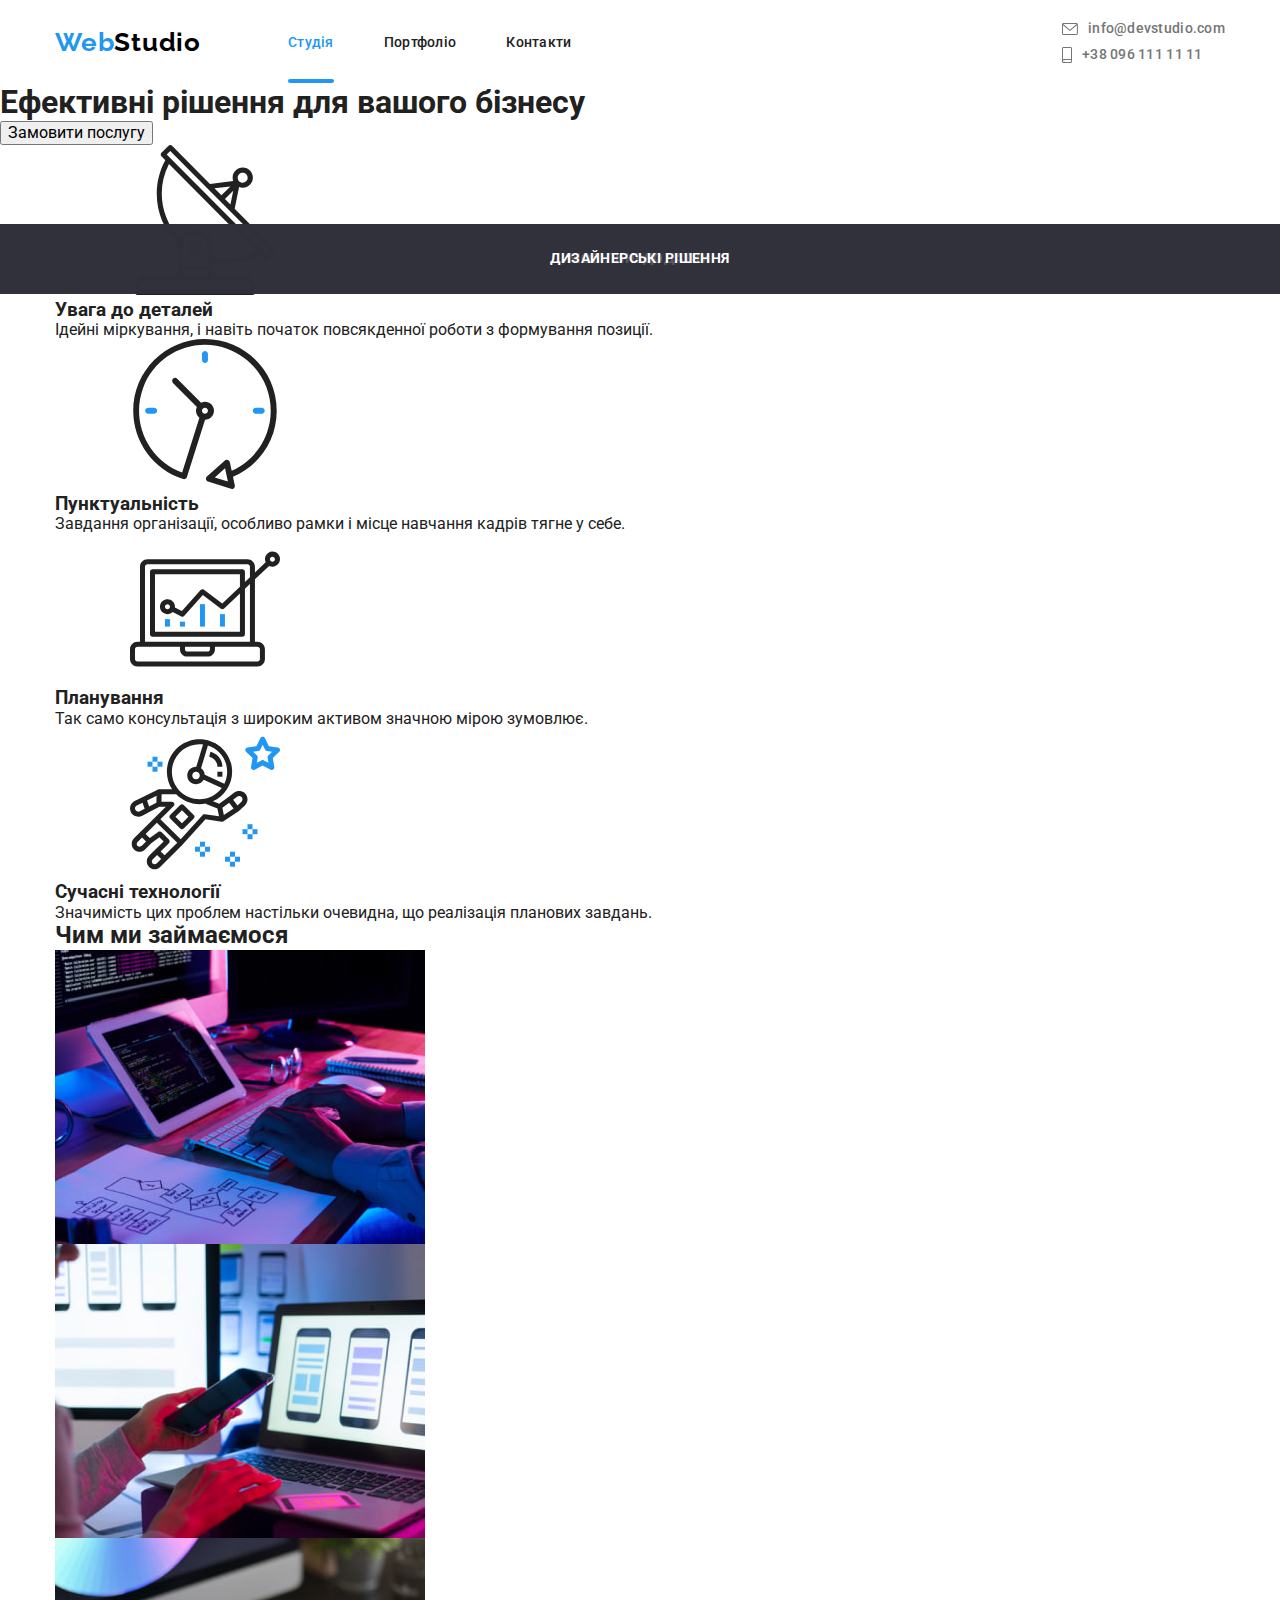
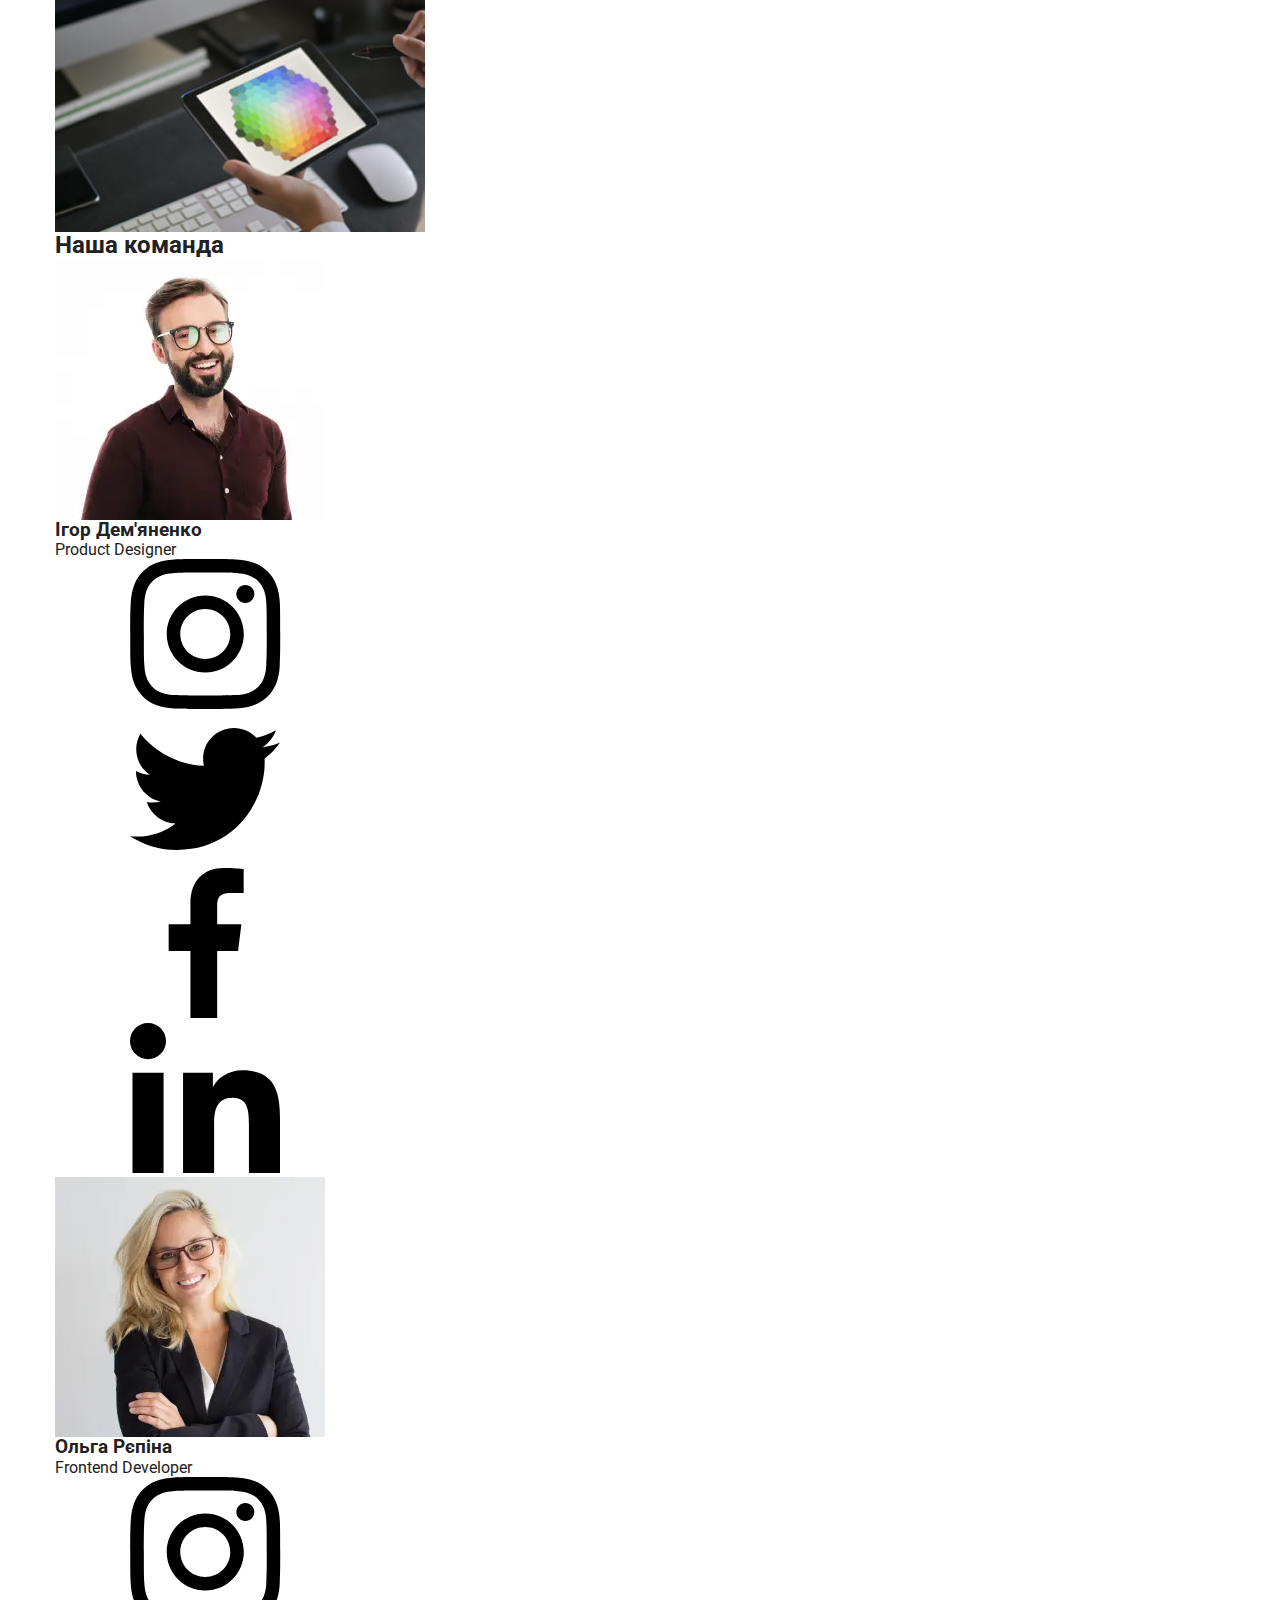
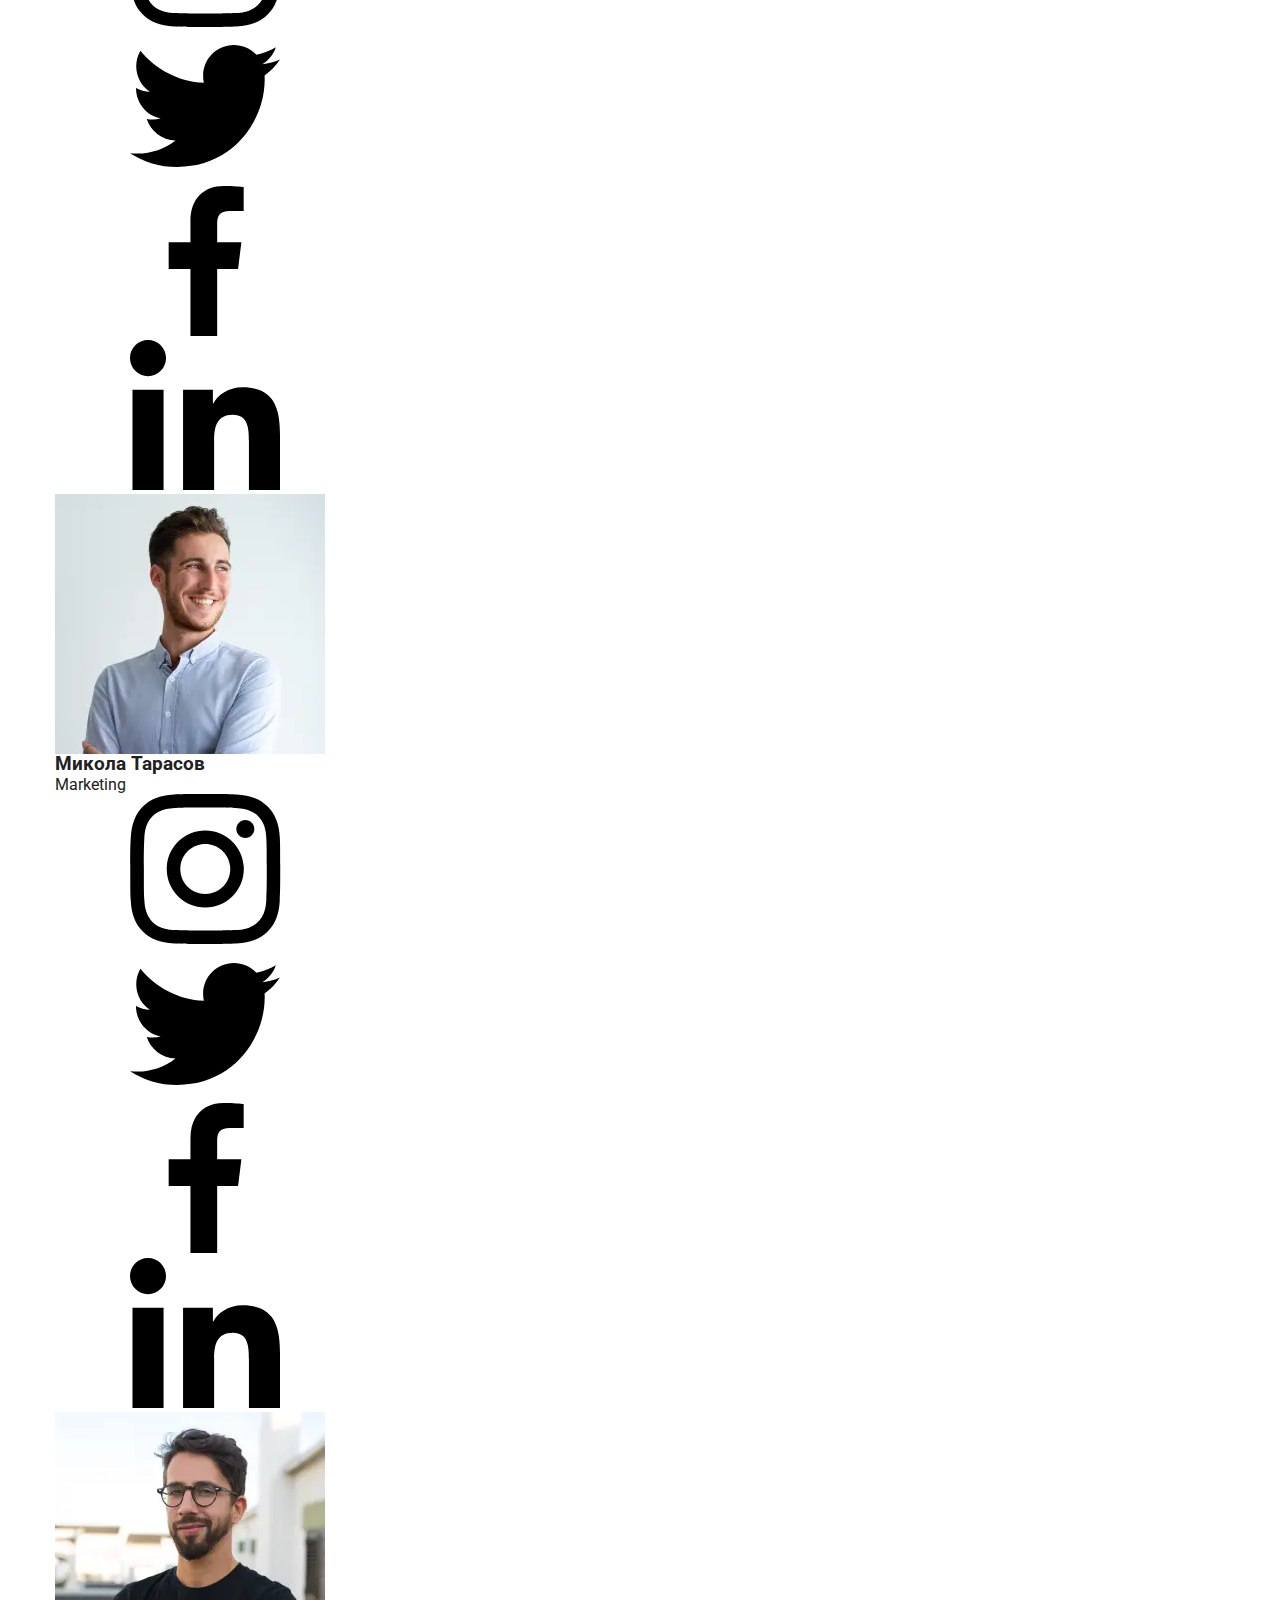
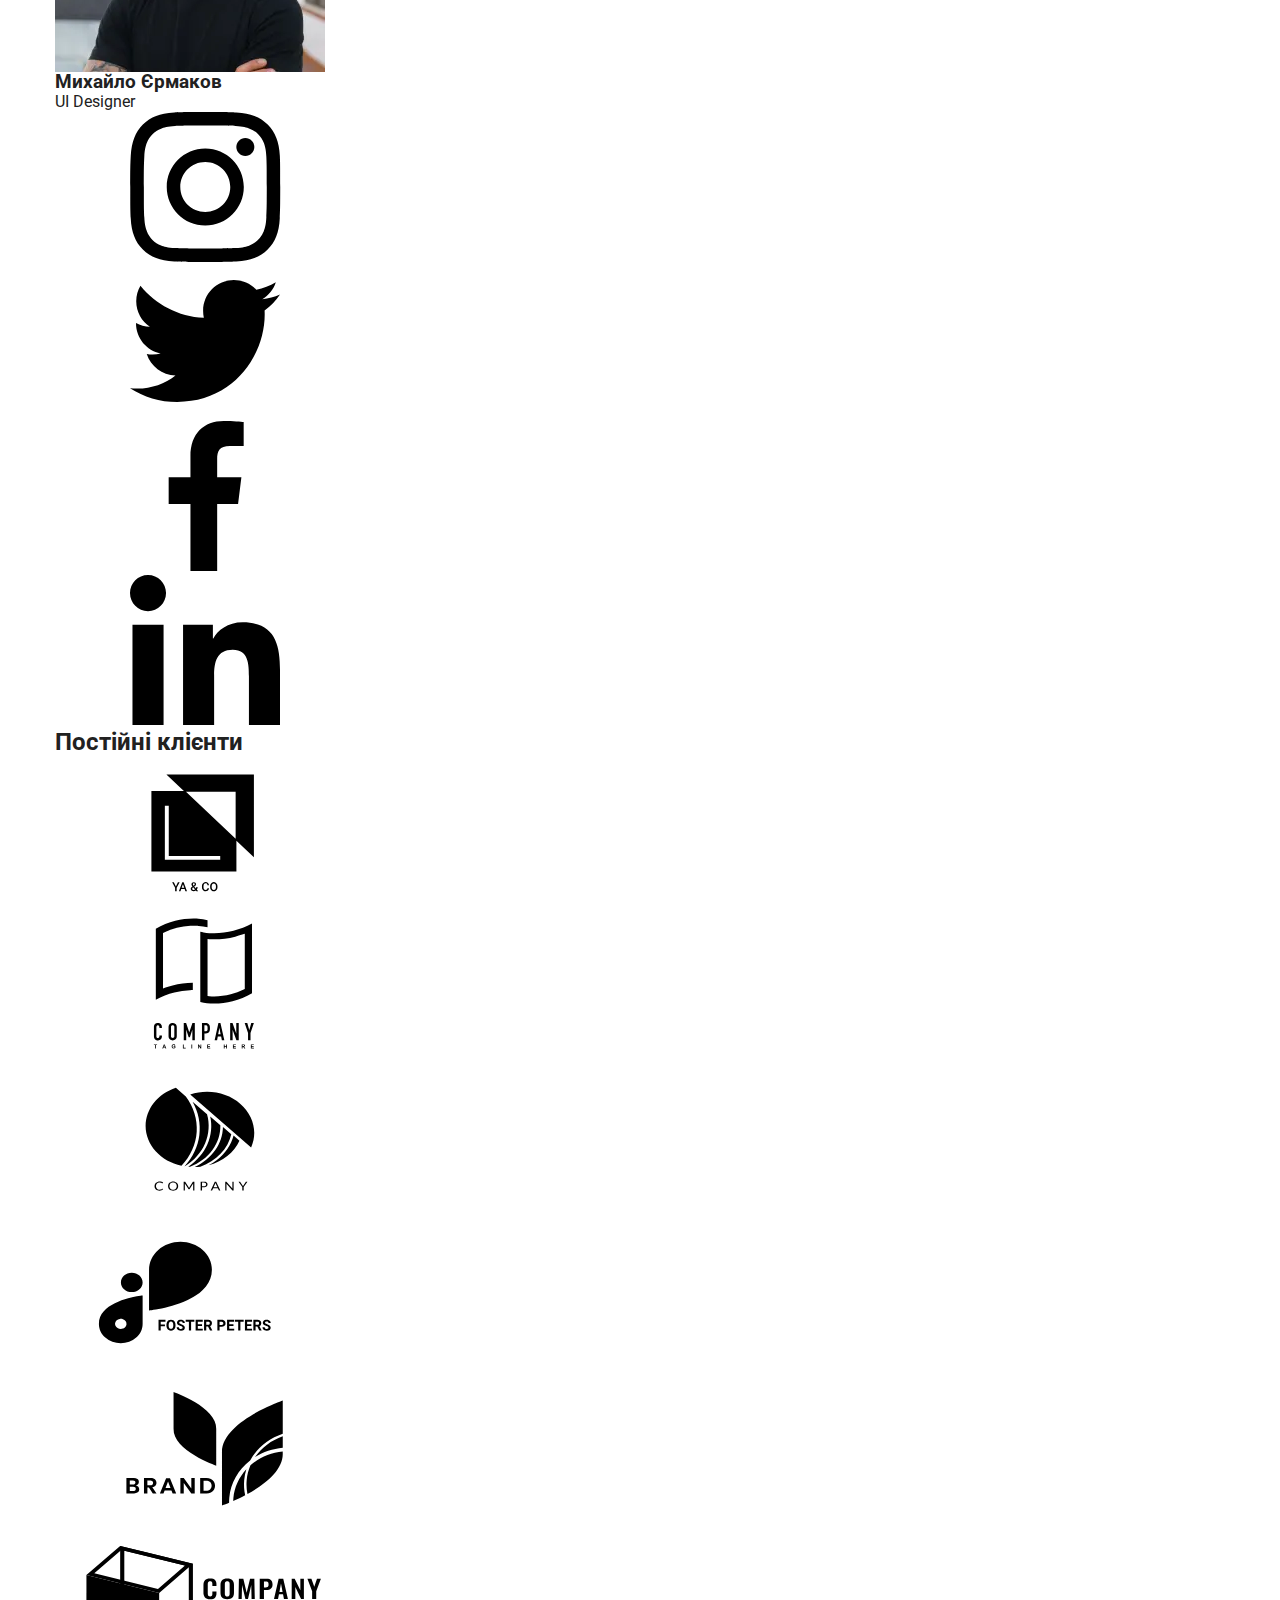
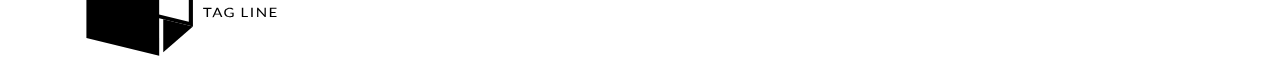
==== index.html @ 85b0a52c "add" ====
<!DOCTYPE html>
<html lang="uk">
  <head>
    <meta charset="UTF-8" />
    <meta http-equiv="X-UA-Compatible" content="IE=edge" />
    <meta name="viewport" content="width=device-width, initial-scale=1.0" />
    <title>Вебстудія</title>
    <link rel="preconnect" href="https://fonts.googleapis.com" />
    <link rel="preconnect" href="https://fonts.gstatic.com" crossorigin />
    <link
      href="https://fonts.googleapis.com/css2?family=Raleway:wght@700&family=Roboto:wght@400;500;700;900&display=swap"
      rel="stylesheet"
    />
    <link
      rel="stylesheet"
      href="https://cdn.jsdelivr.net/npm/modern-normalize@1.1.0/modern-normalize.min.css"
    />
    <link rel="stylesheet" href="./css/main.min.css" />
  </head>
  <body>
    <!--HEADER-->
    <header class="page-header">
      <div class="container page-header__container">
        <nav class="page-navigation">
          <a class="logo page-logo link" href="./index.html"
            >Web<span class="logo-studio">Studio</span>
          </a>
          <ul class="menu list">
            <li class="menu__item">
              <a class="menu__link link current" href="./index.html">Студія</a>
            </li>
            <li class="menu__item">
              <a class="menu__link link" href="./portfolio.html">Портфоліо</a>
            </li>
            <li class="menu__item"><a class="menu__link link" href="#">Контакти</a></li>
          </ul>
        </nav>
        <button type="button" class="page-header__button" data-menu-open>
          <svg class="page-header__button-icon">
            <use href="./images/symbol-defs.svg#icon-burger"></use>
          </svg>
        </button>
        <ul class="menu-list-contact list">
          <li>
            <a class="contact-mail link" href="mailto:info@devstudio.com"
              ><svg aria-label="електронна пошта" class="envelope-image">
                <use href="./images/symbol-defs.svg#icon-envelope"></use>
              </svg>
              info@devstudio.com
            </a>
          </li>
          <li>
            <a class="contact-phone-number link" href="tel:+380961111111"
              ><svg aria-label="мобільний телефон" class="icon-smartphone">
                <use href="./images/symbol-defs.svg#icon-smartphone"></use>
              </svg>
              +38 096 111 11 11
            </a>
          </li>
        </ul>
      </div>
      <div class="mobile-menu" data-menu>
        <div class="container mobile-menu__container">
          <button class="mobile-menu__close-btn" data-menu-close>
            <svg class="mobile-menu__close-icon">
              <use href="./images/symbol-defs.svg#icon-close"></use>
            </svg>
          </button>
          <ul class="mobile-menu__list list">
            <li class="mobile-menu__item">
              <a class="mobile-menu__link link current" href="./index.html">Студія</a>
            </li>
            <li class="mobile-menu__item">
              <a class="mobile-menu__link link" href="./portfolio.html">Портфоліо</a>
            </li>
            <li class="mobile-menu__item">
              <a class="mobile-menu__link link" href="#">Контакти</a>
            </li>
          </ul>
          <div class="mobile-menu__contact-social">
            <ul class="mobile-menu__contact-list list">
              <li class="mobile-menu__contact-tel">
                <a class="mobile-menu__contact-tel-link link" href="tel:+380961111111"
                  >+38 096 111 11 11</a
                >
              </li>
              <li class="mobile-menu__contact-mail">
                <a class="mobile-menu__contact-mail-link link" href="mailto:info@devstudio.com"
                  >info@devstudio.com</a
                >
              </li>
            </ul>
            <ul class="mobile-menu__social-list list">
              <li class="mobile-menu__social-item">
                <a class="mobile-menu__social-link link" href="">Instagram</a>
              </li>
              <li class="mobile-menu__social-item">
                <a class="mobile-menu__social-link link" href="">Twitter</a>
              </li>
              <li class="mobile-menu__social-item">
                <a class="mobile-menu__social-link link" href="">Facebook</a>
              </li>
              <li class=""><a class="mobile-menu__social-link link" href="">LinkedIn</a></li>
            </ul>
          </div>
        </div>
      </div>
    </header>
    <main>
      <!--HERO-->
      <div class="container-hero">
        <h1 class="container-hero__title">Ефективні рішення для вашого бізнесу</h1>
        <button class="modal-open-btn" type="button" data-modal-open>Замовити послугу</button>
      </div>
      <!--ADVANTAGES-->
      <section class="advantages section">
        <div class="container">
          <h2 class="visually-hidden">Наші переваги</h2>
          <ul class="advantages-list list-item list">
            <li>
              <a href="" class="advantages-list__link">
                <svg lang="en" aria-label="antenna icon" class="advantages-list__icon">
                  <use href="./images/symbol-defs.svg#icon-antenna"></use>
                </svg>
              </a>
              <h3 class="advantages-list__title">Увага до деталей</h3>
              <p class="advantages-list__description">
                Ідейні міркування, і навіть початок повсякденної роботи з формування позиції.
              </p>
            </li>
            <li>
              <a href="" class="advantages-list__link">
                <svg lang="en" aria-label="clock icon" class="advantages-list__icon">
                  <use href="./images/symbol-defs.svg#icon-clock"></use>
                </svg>
              </a>
              <h3 class="advantages-list__title">Пунктуальність</h3>
              <p class="advantages-list__description">
                Завдання організації, особливо рамки і місце навчання кадрів тягне у себе.
              </p>
            </li>
            <li>
              <a href="" class="advantages-list__link">
                <svg lang="en" aria-label="diagram icon" class="advantages-list__icon">
                  <use href="./images/symbol-defs.svg#icon-diagram"></use>
                </svg>
              </a>
              <h3 class="advantages-list__title">Планування</h3>
              <p class="advantages-list__description">
                Так само консультація з широким активом значною мірою зумовлює.
              </p>
            </li>
            <li>
              <a href="" class="advantages-list__link">
                <svg lang="en" aria-label="astronaut icon" class="advantages-list__icon">
                  <use href="./images/symbol-defs.svg#icon-astronaut"></use>
                </svg>
              </a>
              <h3 class="advantages-list__title">Сучасні технології</h3>
              <p class="advantages-list__description advantages-list__description-last">
                Значимість цих проблем настільки очевидна, що реалізація планових завдань.
              </p>
            </li>
          </ul>
        </div>
      </section>
      <!--SPECIALIZATION-->
      <section class="specialization">
        <div class="container">
          <h2 class="title">Чим ми займаємося</h2>
          <ul class="list-item list">
            <li>
              <div class="specialization__img-wrapper">
                <img src="./images/box1.jpg" alt="верстка коду" width="370" />
                <p class="specialization__overlay">Десктопні додатки</p>
              </div>
            </li>
            <li>
              <div class="specialization__img-wrapper">
                <img src="./images/box2.jpg" alt="вибір дизайну" width="370" />
                <p class="specialization__overlay">Мобільні додатки</p>
              </div>
            </li>
            <li>
              <div class="specialization__img-wrapper">
                <img src="./images/box3.jpg" alt="підбір кольорів" width="370" />
                <p class="specialization__overlay">Дизайнерські рішення</p>
              </div>
            </li>
          </ul>
        </div>
      </section>
      <!--TEAM-->
      <section class="team section">
        <div class="container">
          <h2 class="title">Наша команда</h2>
          <ul class="list-item list">
            <li class="team__item">
              <picture>
                <source
                  srcset="
                    ./images/team/ID/team.desk.id.webp.webp    1x,
                    ./images/team/ID/team.desk.id@2x.webp.webp 2x
                  "
                  media="(min-width: 1200px)"
                  type="image/webp"
                />
                <source
                  srcset="
                    ./images/team/ID/team.desk.id.img.jpg    1x,
                    ./images/team/ID/team.desk.id@2x.img.jpg 2x
                  "
                  media="(min-width: 1200px)"
                />
                <source
                  srcset="
                    ./images/team/ID/team.tab.id.webp.webp    1x,
                    ./images/team/ID/team.tab.id@2x.webp.webp 2x
                  "
                  media="(min-width: 768px)"
                />
                <source
                  srcset="
                    ./images/team/ID/team.tab.id.img.jpg    1x,
                    ./images/team/ID/team.tab.id@2x.img.jpg 2x
                  "
                  media="(min-width: 768px)"
                />
                <source
                  srcset="
                    ./images/team/ID/team.mob.id.webp.webp    1x,
                    ./images/team/ID/team.mob.id@2x.webp.webp 2x
                  "
                  media="(max-width: 767px)"
                />
                <source
                  srcset="
                    ./images/team/ID/team.mob.id.img.jpg    1x,
                    ./images/team/ID/team.mob.id@2x.img.jpg 2x
                  "
                  media="(max-width: 767px)"
                />
                <img
                  class="team__img"
                  src="./images/team/ID/team.desk.id.img.jpg"
                  alt="фото дизайнера продукту"
                />
              </picture>
              <h3 class="team__title">Ігор Дем'яненко</h3>
              <p class="team__description">Product Designer</p>
              <ul class="team__social-list list">
                <li>
                  <a href="" class="team__social-list-link">
                    <svg lang="en" aria-label="instagram icon" class="team__social-list-icon">
                      <use href="./images/symbol-defs.svg#icon-instagram"></use>
                    </svg>
                  </a>
                </li>
                <li>
                  <a href="" class="team__social-list-link">
                    <svg lang="en" aria-label="twitter icon" class="team__social-list-icon">
                      <use href="./images/symbol-defs.svg#icon-twitter"></use>
                    </svg>
                  </a>
                </li>
                <li>
                  <a href="" class="team__social-list-link">
                    <svg lang="en" aria-label="facebook icon" class="team__social-list-icon">
                      <use href="./images/symbol-defs.svg#icon-facebook"></use>
                    </svg>
                  </a>
                </li>
                <li>
                  <a href="" class="team__social-list-link">
                    <svg lang="en" aria-label="linkedin icon" class="team__social-list-icon">
                      <use href="./images/symbol-defs.svg#icon-linkedin"></use>
                    </svg>
                  </a>
                </li>
              </ul>
            </li>
            <li class="team__item">
              <picture>
                <source
                  srcset="
                    ./images/team/OR/team.desk.or.webp.webp    1x,
                    ./images/team/OR/team.desk.or@2x.webp.webp 2x
                  "
                  media="(min-width: 1200px)"
                  type="image/webp"
                />
                <source
                  srcset="
                    ./images/team/OR/team.desk.or.img.jpg    1x,
                    ./images/team/OR/team.desk.or@2x.img.jpg 2x
                  "
                  media="(min-width: 1200px)"
                />
                <source
                  srcset="
                    ./images/team/OR/team.tab.or.webp.webp    1x,
                    ./images/team/OR/team.tab.or@2x.webp.webp 2x
                  "
                  media="(min-width: 768px)"
                />
                <source
                  srcset="
                    ./images/team/OR/team.tab.or.img.jpg    1x,
                    ./images/team/OR/team.tab.or@2x.img.jpg 2x
                  "
                  media="(min-width: 768px)"
                />
                <source
                  srcset="
                    ./images/team/OR/team.mob.or.webp.webp    1x,
                    ./images/team/OR/team.mob.or@2x.webp.webp 2x
                  "
                  media="(max-width: 767px)"
                />
                <source
                  srcset="
                    ./images/team/OR/team.mob.or.img.jpg    1x,
                    ./images/team/OR/team.mob.or@2x.img.jpg 2x
                  "
                  media="(max-width: 767px)"
                />
                <img
                  class="team__img"
                  src="./images/team/OR/team.desk.or.img.jpg"
                  alt="фото розробника"
                />
              </picture>
              <h3 class="team__title">Ольга Рєпіна</h3>
              <p class="team__description">Frontend Developer</p>
              <ul class="team__social-list list">
                <li>
                  <a href="" class="team__social-list-link">
                    <svg lang="en" aria-label="instagram icon" class="team__social-list-icon">
                      <use href="./images/symbol-defs.svg#icon-instagram"></use>
                    </svg>
                  </a>
                </li>
                <li>
                  <a href="" class="team__social-list-link">
                    <svg lang="en" aria-label="twitter icon" class="team__social-list-icon">
                      <use href="./images/symbol-defs.svg#icon-twitter"></use>
                    </svg>
                  </a>
                </li>
                <li>
                  <a href="" class="team__social-list-link">
                    <svg lang="en" aria-label="facebook icon" class="team__social-list-icon">
                      <use href="./images/symbol-defs.svg#icon-facebook"></use>
                    </svg>
                  </a>
                </li>
                <li>
                  <a href="" class="team__social-list-link">
                    <svg lang="en" aria-label="linkedin icon" class="team__social-list-icon">
                      <use href="./images/symbol-defs.svg#icon-linkedin"></use>
                    </svg>
                  </a>
                </li>
              </ul>
            </li>
            <li class="team__item">
              <picture>
                <source
                  srcset="
                    ./images/team/MT/team.desk.mt.webp.webp    1x,
                    ./images/team/MT/team.desk.mt@2x.webp.webp 2x
                  "
                  media="(min-width: 1200px)"
                  type="image/webp"
                />
                <source
                  srcset="
                    ./images/team/MT/team.desk.mt.img.jpg    1x,
                    ./images/team/MT/team.desk.mt@2x.img.jpg 2x
                  "
                  media="(min-width: 1200px)"
                />
                <source
                  srcset="
                    ./images/team/MT/team.tab.mt.webp.webp    1x,
                    ./images/team/MT/team.tab.mt@2x.webp.webp 2x
                  "
                  media="(min-width: 768px)"
                />
                <source
                  srcset="
                    ./images/team/MT/team.tab.mt.img.jpg    1x,
                    ./images/team/MT/team.tab.mt@2x.img.jpg 2x
                  "
                  media="(min-width: 768px)"
                />
                <source
                  srcset="
                    ./images/team/MT/team.mob.mt.webp.webp    1x,
                    ./images/team/MT/team.mob.mt@2x.webp.webp 2x
                  "
                  media="(max-width: 767px)"
                />
                <source
                  srcset="
                    ./images/team/MT/team.mob.mt.img.jpg    1x,
                    ./images/team/MT/team.mob.mt@2x.img.jpg 2x
                  "
                  media="(max-width: 767px)"
                />
                <img
                  class="team__img"
                  src="./images/team/MT/team.desk.mt.img.jpg"
                  alt="фото спеціаліста з маркетингу"
                />
              </picture>
              <h3 class="team__title">Микола Тарасов</h3>
              <p class="team__description">Marketing</p>
              <ul class="team__social-list list">
                <li>
                  <a href="" class="team__social-list-link">
                    <svg lang="en" aria-label="instagram icon" class="team__social-list-icon">
                      <use href="./images/symbol-defs.svg#icon-instagram"></use>
                    </svg>
                  </a>
                </li>
                <li>
                  <a href="" class="team__social-list-link">
                    <svg lang="en" aria-label="twitter icon" class="team__social-list-icon">
                      <use href="./images/symbol-defs.svg#icon-twitter"></use>
                    </svg>
                  </a>
                </li>
                <li>
                  <a href="" class="team__social-list-link">
                    <svg lang="en" aria-label="facebook icon" class="team__social-list-icon">
                      <use href="./images/symbol-defs.svg#icon-facebook"></use>
                    </svg>
                  </a>
                </li>
                <li>
                  <a href="" class="team__social-list-link">
                    <svg lang="en" aria-label="linkedin icon" class="team__social-list-icon">
                      <use href="./images/symbol-defs.svg#icon-linkedin"></use>
                    </svg>
                  </a>
                </li>
              </ul>
            </li>
            <li class="team__item">
              <picture>
                <source
                  srcset="
                    ./images/team/ME/team.desk.me.webp.webp    1x,
                    ./images/team/ME/team.desk.me@2x.webp.webp 2x
                  "
                  media="(min-width: 1200px)"
                  type="image/webp"
                />
                <source
                  srcset="
                    ./images/team/ME/team.desk.me.img.jpg    1x,
                    ./images/team/ME/team.desk.me@2x.img.jpg 2x
                  "
                  media="(min-width: 1200px)"
                />
                <source
                  srcset="
                    ./images/team/ME/team.tab.me.webp.webp    1x,
                    ./images/team/ME/team.tab.me@2x.webp.webp 2x
                  "
                  media="(min-width: 768px)"
                />
                <source
                  srcset="
                    ./images/team/ME/team.tab.me.img.jpg    1x,
                    ./images/team/ME/team.tab.me@2x.img.jpg 2x
                  "
                  media="(min-width: 768px)"
                />
                <source
                  srcset="
                    ./images/team/ME/team.mob.me.webp.webp    1x,
                    ./images/team/ME/team.mob.me@2x.webp.webp 2x
                  "
                  media="(max-width: 767px)"
                />
                <source
                  srcset="
                    ./images/team/ME/team.mob.me.img.jpg    1x,
                    ./images/team/ME/team.mob.me@2x.img.jpg 2x
                  "
                  media="(max-width: 767px)"
                />
                <img
                  class="team__img"
                  src="./images/team/ME/team.desk.me.img.jpg"
                  alt="фото графічного дизайнера"
                />
              </picture>
              <h3 class="team__title">Михайло Єрмаков</h3>
              <p class="team__description">UI Designer</p>
              <ul class="team__social-list list">
                <li>
                  <a href="" class="team__social-list-link">
                    <svg lang="en" aria-label="instagram icon" class="team__social-list-icon">
                      <use href="./images/symbol-defs.svg#icon-instagram"></use>
                    </svg>
                  </a>
                </li>
                <li>
                  <a href="" class="team__social-list-link">
                    <svg lang="en" aria-label="twitter icon" class="team__social-list-icon">
                      <use href="./images/symbol-defs.svg#icon-twitter"></use>
                    </svg>
                  </a>
                </li>
                <li>
                  <a href="" class="team__social-list-link">
                    <svg lang="en" aria-label="facebook icon" class="team__social-list-icon">
                      <use href="./images/symbol-defs.svg#icon-facebook"></use>
                    </svg>
                  </a>
                </li>
                <li>
                  <a href="" class="team__social-list-link">
                    <svg lang="en" aria-label="linkedin icon" class="team__social-list-icon">
                      <use href="./images/symbol-defs.svg#icon-linkedin"></use>
                    </svg>
                  </a>
                </li>
              </ul>
            </li>
          </ul>
        </div>
      </section>
      <!--CUSTOMERS-->
      <section class="customers section">
        <div class="container">
          <h2 class="title">Постійні клієнти</h2>
          <ul class="customers__list-item list">
            <li>
              <a href="" class="customers__list-link">
                <svg lang="en" aria-label="ya&co icon" class="customers__list-icon">
                  <use href="./images/symbol-defs.svg#icon-Logo1"></use>
                </svg>
              </a>
            </li>
            <li>
              <a href="" class="customers__list-link">
                <svg lang="en" aria-label="company tagline here icon" class="customers__list-icon">
                  <use href="./images/symbol-defs.svg#icon-Logo2"></use>
                </svg>
              </a>
            </li>
            <li>
              <a href="" class="customers__list-link">
                <svg lang="en" aria-label="company icon" class="customers__list-icon">
                  <use href="./images/symbol-defs.svg#icon-Logo3"></use>
                </svg>
              </a>
            </li>
            <li>
              <a href="" class="customers__list-link">
                <svg lang="en" aria-label="foster peters icon" class="customers__list-icon">
                  <use href="./images/symbol-defs.svg#icon-Logo4"></use>
                </svg>
              </a>
            </li>
            <li>
              <a href="" class="customers__list-link">
                <svg lang="en" aria-label="brand icon" class="customers__list-icon">
                  <use href="./images/symbol-defs.svg#icon-Logo5"></use>
                </svg>
              </a>
            </li>
            <li>
              <a href="" class="customers__list-link">
                <svg lang="en" aria-label="company tag line icon" class="customers__list-icon">
                  <use href="./images/symbol-defs.svg#icon-Logo6"></use>
                </svg>
              </a>
            </li>
          </ul>
        </div>
      </section>
    </main>
    <!--FOOTER-->
    <!-- <footer class="footer">
      <div class="container footer-container">
        <div class="footer-address">
          <a class="page-logo link" href="./index.html"
            >Web<span class="footer__logo">Studio</span>
          </a>
          <address class="footer__address-area">
            <ul class="list">
              <li class="footer__address-item">
                <a
                  class="footer__address-link link"
                  href="https://goo.gl/maps/CPtrU1FHBa2aNyZL9"
                  target="_blank"
                  rel="noopener noreferrer nofollow"
                >
                  м. Київ, пр-т Лесі Українки, 26
                </a>
              </li>
              <li class="footer__address-item">
                <a class="footer__address-contact link" href="mailto:info@devstudio.com"
                  >info@devstudio.com</a
                >
              </li>
              <li class="footer__address-item">
                <a class="footer__address-contact link" href="tel:+380961111111">+38 096 111 11 11</a>
              </li>
            </ul>
          </address>
        </div>
        <div>
          <p class="footer__title">Приєднуйтесь</p>
          <ul class="footer__social-list list">
            <li>
              <a href="" class="footer__social-list-link">
                <svg lang="en" aria-label="instagram icon" class="footer__social-list-icon">
                  <use href="./images/symbol-defs.svg#icon-instagram"></use>
                </svg>
              </a>
            </li>
            <li>
              <a href="" class="footer__social-list-link">
                <svg lang="en" aria-label="twitter icon" class="footer__social-list-icon">
                  <use href="./images/symbol-defs.svg#icon-twitter"></use>
                </svg>
              </a>
            </li>
            <li>
              <a href="" class="footer__social-list-link">
                <svg lang="en" aria-label="facebook icon" class="footer__social-list-icon">
                  <use href="./images/symbol-defs.svg#icon-facebook"></use>
                </svg>
              </a>
            </li>
            <li>
              <a href="" class="footer__social-list-link">
                <svg lang="en" aria-label="linkedin icon" class="footer__social-list-icon">
                  <use href="./images/symbol-defs.svg#icon-linkedin"></use>
                </svg>
              </a>
            </li>
          </ul>
        </div> -->
    <!--FOOTER-MODAL-->
    <!-- <div class="footer-modal">
          <p class="footer-modal-form-title">Підпишіться на розсилку</p>
          <form class="footer-modal-form">
            <label class="footer-modal-form-field">
              <input
                type="email"
                class="footer-modal-form-input"
                name="user_email"
                placeholder="E-mail"
                required
              />
            </label>
            <div class="footer-modal-form-input-wrapper">
              <button type="submit" class="footer-modal-form-submit">
                Підписатися
                <svg class="footer-modal-form-input-icon" width="24" height="24">
                  <use href="./images/symbol-defs.svg#icon-icon-send"></use>
                </svg>
              </button>
            </div>
          </form>
        </div>
      </div>
    </footer> -->
    <!--BACKDROP-->
    <!-- <div class="backdrop is-hidden" data-modal>
      <div class="modal">
        <button type="button" class="modal-close-btn" data-modal-close>
          <svg width="18" height="18">
            <use href="./images/symbol-defs.svg#icon-close"></use>
          </svg>
        </button> -->
    <!--MODAL-FORM-->
    <!-- <p class="modal-form-title">Залиште свої дані, ми вам передзвонимо</p>
        <form class="modal-form">
          <label class="modal-form-field">
            <span class="modal-form-field-desc">Ім'я</span>
            <span class="modal-form-input-wrapper">
              <input
                type="text"
                class="modal-form-input"
                name="user_name"
                pattern="[a-zA-Zа-яА-ЯіІїЇ]+"
                required
              />
              <svg class="modal-form-input-icon" width="18" height="18">
                <use href="./images/symbol-defs.svg#icon-person"></use>
              </svg>
            </span>
          </label>
          <label class="modal-form-field">
            <span class="modal-form-field-desc">Телефон</span>
            <span class="modal-form-input-wrapper">
              <input
                type="tel"
                class="modal-form-input"
                name="user_phone"
                pattern="[0-9]{3}-[0-9]{3}-[0-9]{2}-[0-9]{2}"
                required
                title="xxx-xxx-xx-xx"
              />
              <svg class="modal-form-input-icon" width="18" height="18">
                <use href="./images/symbol-defs.svg#icon-phone"></use>
              </svg>
            </span>
          </label>
          <label class="modal-form-field">
            <span class="modal-form-field-desc">Пошта</span>
            <span class="modal-form-input-wrapper">
              <input type="email" class="modal-form-input" name="user_email" required />
              <svg class="modal-form-input-icon" width="18" height="18">
                <use href="./images/symbol-defs.svg#icon-email"></use>
              </svg>
            </span>
          </label>
          <label class="modal-form-field modal-form-field-textarea">
            <span class="modal-form-field-desc">Коментар</span>
            <textarea
              name="user_message"
              class="modal-form-message"
              placeholder="Введіть текст"
            ></textarea>
          </label>
          <label class="modal-form-check-field">
            <input type="checkbox" class="modal-form-check" name="user_policy" required />
            <svg class="modal-form-own-checkbox">
              <use
                class="modal-form-checkbox-icon"
                href="./images/symbol-defs.svg#icon-vector"
              ></use>
            </svg>
            Погоджуюся з розсилкою та приймаю&nbsp;<a class="modal-form-agreement" href=""
              >Умови договору</a
            >
          </label>
          <button type="submit" class="modal-form-submit">Відправити</button>
        </form>
      </div>
    </div> -->
    <script src="./js/menu.js"></script>
    <!-- <script src="./js/modal.js"></script> -->
  </body>
</html>
---- css/main.min.css ----
:root{--primery-font: "Roboto", sans-serif;--secondary-font: "Raleway", sans-serif;--accent-color: #2196f3;--dark-accent-color: #212121;--grey-accent-color: #757575;--white-accent-color: #ffffff;--black-accent-color: #000000;--dark-background-accent-color: #2f303a;--blue-background-accent-color: #188ce8;--white-background-accent-color: #f5f4fa;--white-border-color: #eeeeee;--grey-second-accent-color: #afb1b8;--transition-dur-and-func: 250ms cubic-bezier(0.4, 0, 0.2, 1)}h1,h2,h3,h4,p{margin-top:0;margin-bottom:0}button{cursor:pointer}body{font-family:var(--primery-font);color:var(--dark-accent-color)}ul{margin-top:0;margin-bottom:0;padding-left:0}img{display:block}.link{text-decoration:none}.list{list-style:none}@media screen and (max-width: 767px){.section{padding-top:60px;padding-bottom:60px}}.container{padding-left:15px;padding-right:15px}@media screen and (min-width: 480px){.container{width:480px;margin-left:auto;margin-right:auto}}@media screen and (min-width: 768px){.container{width:768px}}@media screen and (min-width: 1200px){.container{width:1200px}}@media screen and (max-width: 767px){.modal-open-btn{display:block;margin-right:auto;margin-left:auto;padding:10px 24px;font-weight:700;font-size:16px;line-height:1.88;letter-spacing:.06em;color:var(--white-accent-color);background-color:var(--accent-color);box-shadow:0px 4px 4px rgba(0,0,0,.15);border-radius:4px;border:none;transition:background-color var(--transition-dur-and-func)}.modal-open-btn:hover,.modal-open-btn:focus{background-color:var(--blue-background-accent-color)}}@media screen and (max-width: 767px){.mobile-menu{position:fixed;top:0;left:0;z-index:100;width:100%;height:100%;background-color:var(--white-accent-color);opacity:0;visibility:hidden;pointer-events:none;transition:opacity 250ms ease,visibility 250ms ease}.mobile-menu__container{position:relative;padding-left:40px;padding-top:48px;padding-bottom:48px;height:100%}.mobile-menu.is-open{opacity:1;visibility:visible;pointer-events:auto}.mobile-menu__close-btn{position:absolute;top:16px;right:15px;background-color:rgba(0,0,0,0);border:0;padding:0;line-height:0}.mobile-menu__close-btn:hover,.mobile-menu__close-btn:focus{fill:var(--accent-color)}.mobile-menu__close-icon{width:40px;height:40px}.mobile-menu__list{margin-bottom:302px}.mobile-menu__list .link.current{color:var(--accent-color)}.mobile-menu__item:not(:last-child){margin-bottom:32px}.mobile-menu__link{font-family:"Roboto";font-style:normal;font-weight:500;font-size:40px;line-height:1.18;letter-spacing:.02em;color:var(--dark-accent-color)}.mobile-menu__link:hover,.mobile-menu__link:focus{color:var(--accent-color)}.mobile-menu__contact-tel{margin-bottom:32px}.mobile-menu__contact-tel-link{font-family:"Roboto";font-style:normal;font-weight:500;font-size:34px;line-height:1.18;letter-spacing:.02em;color:var(--accent-color)}.mobile-menu__contact-tel-link:hover,.mobile-menu__contact-tel-link:focus{color:var(--accent-color)}.mobile-menu__contact-mail{margin-bottom:64px}.mobile-menu__contact-mail-link{font-family:"Roboto";font-style:normal;font-weight:500;font-size:24px;line-height:1.17;letter-spacing:.02em;color:var(--grey-accent-color)}.mobile-menu__contact-mail-link:hover,.mobile-menu__contact-mail-link:focus{color:var(--accent-color)}.mobile-menu__social-list{display:flex;justify-content:flex-start;gap:10px}.mobile-menu__social-item{border-right:2px solid rgba(33,33,33,.2);padding-right:10px}.mobile-menu__social-link{font-family:"Roboto";font-style:normal;font-weight:500;font-size:18px;line-height:1.22;letter-spacing:.02em;color:var(--accent-color)}.mobile-menu__social-link:hover,.mobile-menu__social-link:focus{color:var(--accent-color)}}@media screen and (min-width: 767px){.mobile-menu{display:none}}@media screen and (max-width: 767px){.title{margin-bottom:30px;font-weight:700;font-size:28px;line-height:1.18;text-align:center;letter-spacing:.03em}}.page-logo{font-family:"Raleway";font-style:normal;font-weight:700;font-size:26px;line-height:1.19;letter-spacing:.03em;color:var(--accent-color)}.logo-studio{color:var(--black-accent-color)}.footer__logo{color:var(--white-accent-color)}.visually-hidden{position:absolute;width:1px;height:1px;margin:-1px;padding:0;overflow:hidden;border:0;clip:rect(0 0 0 0)}@media screen and (max-width: 767px){.list-item{display:flex;flex-direction:column;gap:30px}}.backdrop{position:fixed;top:0;left:0;z-index:100;width:100%;height:100%;background-color:rgba(0,0,0,.5);transition:opacity 250ms ease,visibility 250ms ease}.backdrop.is-hidden{visibility:hidden;opacity:0;pointer-events:none}.modal{position:absolute;top:50%;left:50%;transform:translate(-50%, -50%);width:528px;height:581px;background-color:var(--white-accent-color);padding:40px}.modal-close-btn{position:absolute;top:8px;right:8px;display:flex;align-items:center;justify-content:center;width:30px;height:30px;border-radius:50%;background-color:var(--white-accent-color);border:1px solid rgba(0,0,0,.1);padding:0px}.modal-close-btn:hover,.modal-close-btn:focus{fill:var(--accent-color)}.modal-form-title{font-weight:700;font-size:20px;line-height:1.15;text-align:center;letter-spacing:.03em;color:#212121;margin-bottom:12px}.modal-form{display:flex;flex-direction:column}.modal-form-field{margin-bottom:10px}.modal-form-field-textarea{margin-bottom:20px}.modal-form-field-desc{display:block;font-size:12px;line-height:1.17;letter-spacing:.01em;color:var(--grey-accent-color);margin-bottom:4px}.modal-form-input-wrapper{position:relative;display:block}.modal-form-input{width:100%;height:40px;border:1px solid rgba(33,33,33,.2);border-radius:4px;padding-left:42px;transition:border-color var(--transition-dur-and-func)}.modal-form-input:focus{outline:none;border-color:var(--accent-color)}.modal-form-input-icon{display:block;position:absolute;top:50%;left:12px;transform:translateY(-50%);fill:var(--dark-accent-color);transition:fill var(--transition-dur-and-func)}.modal-form-input:focus+.modal-form-input-icon{fill:var(--accent-color)}.modal-form-message{width:100%;height:120px;border:1px solid rgba(33,33,33,.2);border-radius:4px;padding:12px 16px;resize:none;transition:border-color var(--transition-dur-and-func)}.modal-form-message::placeholder{font-size:12px;line-height:1.17;letter-spacing:.01em;color:rgba(117,117,117,.5)}.modal-form-message:focus{outline:none;border-color:var(--accent-color)}.modal-form-check-field{display:flex;align-items:center;justify-content:center;font-size:14px;line-height:1.71;letter-spacing:.03em;color:var(--grey-accent-color);margin-bottom:30px}.modal-form-check{position:absolute;appearance:none}.modal-form-own-checkbox{width:16px;height:15px;border-radius:2px;border:2px solid var(--dark-accent-color);cursor:pointer;margin-right:7px}.modal-form-check:checked+.modal-form-own-checkbox{background-color:var(--accent-color);border:none}.modal-form-checkbox-icon{display:none}.modal-form-check:checked+.modal-form-own-checkbox .modal-form-checkbox-icon{display:block;fill:#fff}.modal-form-agreement{color:var(--accent-color)}.modal-form-submit{display:block;margin-right:auto;margin-left:auto;padding:10px 52px;font-weight:700;font-size:16px;line-height:1.88;letter-spacing:.06em;color:var(--white-accent-color);background-color:var(--accent-color);box-shadow:0px 4px 4px rgba(0,0,0,.15);border-radius:4px;border:none;transition:background-color var(--transition-dur-and-func)}.modal-form-submit:hover,.modal-form-submit:focus{background-color:var(--blue-background-accent-color)}.overlay{position:absolute;top:0;left:0;height:100%;width:100%;overflow:auto;transform:translateY(100%);transition:transform var(--transition-dur-and-func);background:rgba(33,150,243,.9);color:var(--white-accent-color);font-size:18px;line-height:28px;letter-spacing:.03em;padding:63px 24px}.card-link:hover .overlay,.card-link:focus .overlay{transform:translateY(0%)}.specialization__overlay{position:absolute;top:224px;left:0;height:70px;width:100%;background-color:rgba(47,48,58,.8);color:var(--white-accent-color);text-transform:uppercase;font-weight:700;font-size:14px;line-height:1.14;letter-spacing:.03em;display:flex;align-items:center;justify-content:center}.footer-modal{margin-left:auto}.footer-modal-form-title{font-weight:700;font-size:14px;line-height:1.14;letter-spacing:.03em;text-transform:uppercase;color:var(--white-accent-color);margin-bottom:20px}.footer-modal-form{display:flex}.footer-modal-form-input{width:358px;height:50px;padding-left:16px;color:var(--white-accent-color);background:none;border:1px solid rgba(255,255,255,.3);filter:drop-shadow(0px 4px 4px rgba(0, 0, 0, 0.15));border-radius:4px;transition:border-color var(--transition-dur-and-func)}.footer-modal-form-input::placeholder{font-size:16px;line-height:1.25;letter-spacing:.03em;color:rgba(255,255,255,.6)}.footer-modal-form-input:focus{outline:none;border-color:var(--accent-color)}.footer-modal-form-submit{display:flex;column-gap:10px;justify-content:center;align-items:center;padding:0;margin-left:12px;width:200px;height:50px;box-shadow:0px 4px 4px rgba(0,0,0,.15);border-radius:4px;border:none;font-weight:700;font-size:16px;line-height:1.88;letter-spacing:.06em;color:var(--white-accent-color);background-color:var(--accent-color);transition:background-color var(--transition-dur-and-func)}.footer-modal-form-submit:hover,.footer-modal-form-submit:focus{background-color:var(--blue-background-accent-color)}.footer-modal-form-input-icon{fill:var(--white-accent-color)}@media screen and (max-width: 767px){.menu{display:none}.menu-list-contact{display:none}.page-header__button{line-height:0;border:none;background-color:rgba(0,0,0,0);padding:0}.page-header__button-icon{width:40px;height:40px}}.page-header{padding-top:21px;padding-bottom:21px}.page-header__container{display:flex;align-items:center;justify-content:space-between}@media screen and (min-width: 768px){.page-header__button{display:none}.page-navigation{display:flex;align-items:center}.logo{margin-right:87px}.menu{display:flex;column-gap:50px}.menu-list-contact{margin-left:auto}.menu .link.current{color:var(--accent-color)}.menu__link{position:relative;padding-bottom:32px;padding-top:32px;font-weight:500;font-size:14px;line-height:1.14;letter-spacing:.02em;color:var(--dark-accent-color);transition:color var(--transition-dur-and-func)}.menu__link:hover,.menu__link:focus{color:var(--accent-color)}.current::after{position:absolute;display:block;content:"";left:0;bottom:-1px;width:100%;height:4px;background-color:var(--accent-color);border-radius:2px}.icon-smartphone{width:10px;height:16px;margin-right:10px;fill:currentColor}.envelope-image{width:16px;height:12px;margin-right:10px;fill:currentColor}.contact-mail{display:flex;align-items:center;font-weight:500;font-size:14px;line-height:1.14;letter-spacing:.02em;color:var(--grey-accent-color);margin-bottom:10px;transition:color var(--transition-dur-and-func)}.contact-mail:hover,.contact-mail:focus{color:var(--accent-color)}.contact-phone-number{display:flex;align-items:center;font-weight:500;font-size:14px;line-height:1.14;letter-spacing:.02em;color:var(--grey-accent-color);transition:color var(--transition-dur-and-func)}.contact-phone-number:hover,.contact-phone-number:focus{color:var(--accent-color)}}@media screen and (max-width: 767px){.container-hero{max-width:480px;height:400px;margin-left:auto;margin-right:auto;padding-top:118px;padding-bottom:118px;background-color:#c4c4c4;background-image:linear-gradient(rgba(47, 48, 58, 0.4), rgba(47, 48, 58, 0.4)),url(/images/hero-background/Header.mob.img.jpg);background-repeat:no-repeat;background-size:cover;background-position:center}.container-hero__title{display:block;text-align:center;margin-right:auto;margin-left:auto;margin-bottom:30px;width:100%;font-weight:900;font-size:26px;line-height:1.62;letter-spacing:.06em;text-transform:uppercase;color:var(--white-accent-color)}}@media screen and (min-device-picel-ratio: 2)and (max-width: 767px),screen and (min-resolution: 192dpi)and (max-width: 767px),screen and (min-resolution: 2dppx)and (max-width: 767px){.container-hero{background-image:linear-gradient(rgba(47, 48, 58, 0.4), rgba(47, 48, 58, 0.4)),url(/images/hero-background/Header.mob@2x.img.jpg)}}@media screen and (max-width: 767px){.advantages-list__link{display:flex;justify-content:center;align-items:center;width:100%;height:120px;background:var(--white-background-accent-color);border-radius:4px;margin-bottom:30px;cursor:unset}.advantages-list__icon{width:70px;height:70px}.advantages-list__title{font-weight:700;font-size:14px;line-height:1.14;letter-spacing:.03em;text-transform:uppercase;margin-bottom:10px;text-align:center}.advantages-list__description{font-size:14px;line-height:1.71;letter-spacing:.03em;margin-bottom:30px;color:var(--grey-accent-color)}.advantages-list__description-last{margin-bottom:0}}@media screen and (max-width: 767px){.specialization{display:none}}@media screen and (max-width: 767px){.team{background-color:var(--white-background-accent-color)}.team__item{background:var(--white-accent-color);box-shadow:0px 1px 3px rgba(0,0,0,.12),0px 1px 1px rgba(0,0,0,.14),0px 2px 1px rgba(0,0,0,.2);border-radius:0px 0px 4px 4px;display:flex;flex-direction:column;align-items:center}.team__img{margin-bottom:30px;width:100%}.team__title{font-weight:500;font-size:16px;line-height:1.19;text-align:center;letter-spacing:.03em;margin-bottom:10px}.team__description{font-size:16px;line-height:1.19;text-align:center;letter-spacing:.03em;margin-bottom:16px;color:var(--grey-accent-color)}.team__social-list{display:flex;justify-content:center;column-gap:10px;margin-bottom:30px}.team__social-list-link{display:flex;justify-content:center;align-items:center;width:44px;height:44px;border-radius:50px;transition:background-color var(--transition-dur-and-func)}.team__social-list-link:hover,.team__social-list-link:focus{background-color:var(--accent-color)}.team__social-list-icon{width:20px;height:20px;fill:var(--grey-second-accent-color);transition:fill var(--transition-dur-and-func)}.team__social-list-link:hover .team__social-list-icon,.team__social-list-link:focus .team__social-list-icon{fill:var(--white-accent-color)}}@media screen and (max-width: 767px){.customers__list-link{display:flex;justify-content:center;align-items:center;width:170px;height:92px;border:1px solid var(--grey-second-accent-color);border-radius:4px;transition:border var(--transition-dur-and-func)}.customers__list-link:hover,.customers__list-link:focus{border:1px solid var(--accent-color);border-radius:4px}.customers__list-icon{width:106px;height:60px;fill:var(--grey-second-accent-color);transition:fill var(--transition-dur-and-func)}.customers__list-link:hover .customers__list-icon,.customers__list-link:focus .customers__list-icon{fill:var(--accent-color)}.customers__list-item{display:flex;flex-wrap:wrap;justify-content:center;gap:30px}}.footer{padding-top:60px;padding-bottom:60px;background:var(--dark-background-accent-color)}.footer-container{display:flex;align-items:baseline}.footer-address{margin-right:70px}.footer__address-area{margin-top:20px}.footer__address-item:not(:last-child){margin-bottom:10px}.footer__address-link{font-style:normal;font-size:14px;line-height:1.7;letter-spacing:.03em;color:var(--white-accent-color)}.footer__address-contact{font-style:normal;font-size:14px;line-height:1.7;letter-spacing:.03em;color:rgba(255,255,255,.6);transition:color var(--transition-dur-and-func)}.footer__address-contact:hover,.footer__address-contact:focus{color:var(--accent-color)}.footer__title{font-weight:700;font-size:14px;letter-spacing:.03em;text-transform:uppercase;color:var(--white-accent-color);margin-bottom:20px}.footer__social-list{display:flex;justify-content:flex-start;gap:10px}.footer__social-list-link{display:flex;justify-content:center;align-items:center;width:44px;height:44px;border-radius:50px;background:rgba(255,255,255,.1);transition:background-color var(--transition-dur-and-func)}.footer__social-list-link:hover,.footer__social-list-link:focus{background-color:var(--accent-color)}.footer__social-list-icon{width:20px;height:20px;fill:var(--white-accent-color)}.portfolio-menu{display:flex;column-gap:8px;margin-bottom:50px;justify-content:center}.portfolio-list{display:flex;flex-wrap:wrap;gap:30px}.portfolio-card{flex-basis:calc((100% - 60px)/3)}.card-link:hover,.card-link:focus{display:block;box-shadow:0px 1px 1px rgba(0,0,0,.12),0px 4px 4px rgba(0,0,0,.06),1px 4px 6px rgba(0,0,0,.16)}.portfolio-img-item{font-weight:700;font-size:18px;line-height:2;letter-spacing:.06em;color:var(--dark-accent-color);margin-bottom:4px}.portfolio-img-name{font-size:16px;line-height:1.88;letter-spacing:.03em;color:var(--grey-accent-color)}.portfolio-list-img-wrapper{position:relative;overflow:hidden}.text-border{padding:20px 24px;border:1px solid var(--white-border-color);border-top:none}/*# sourceMappingURL=main.min.css.map */
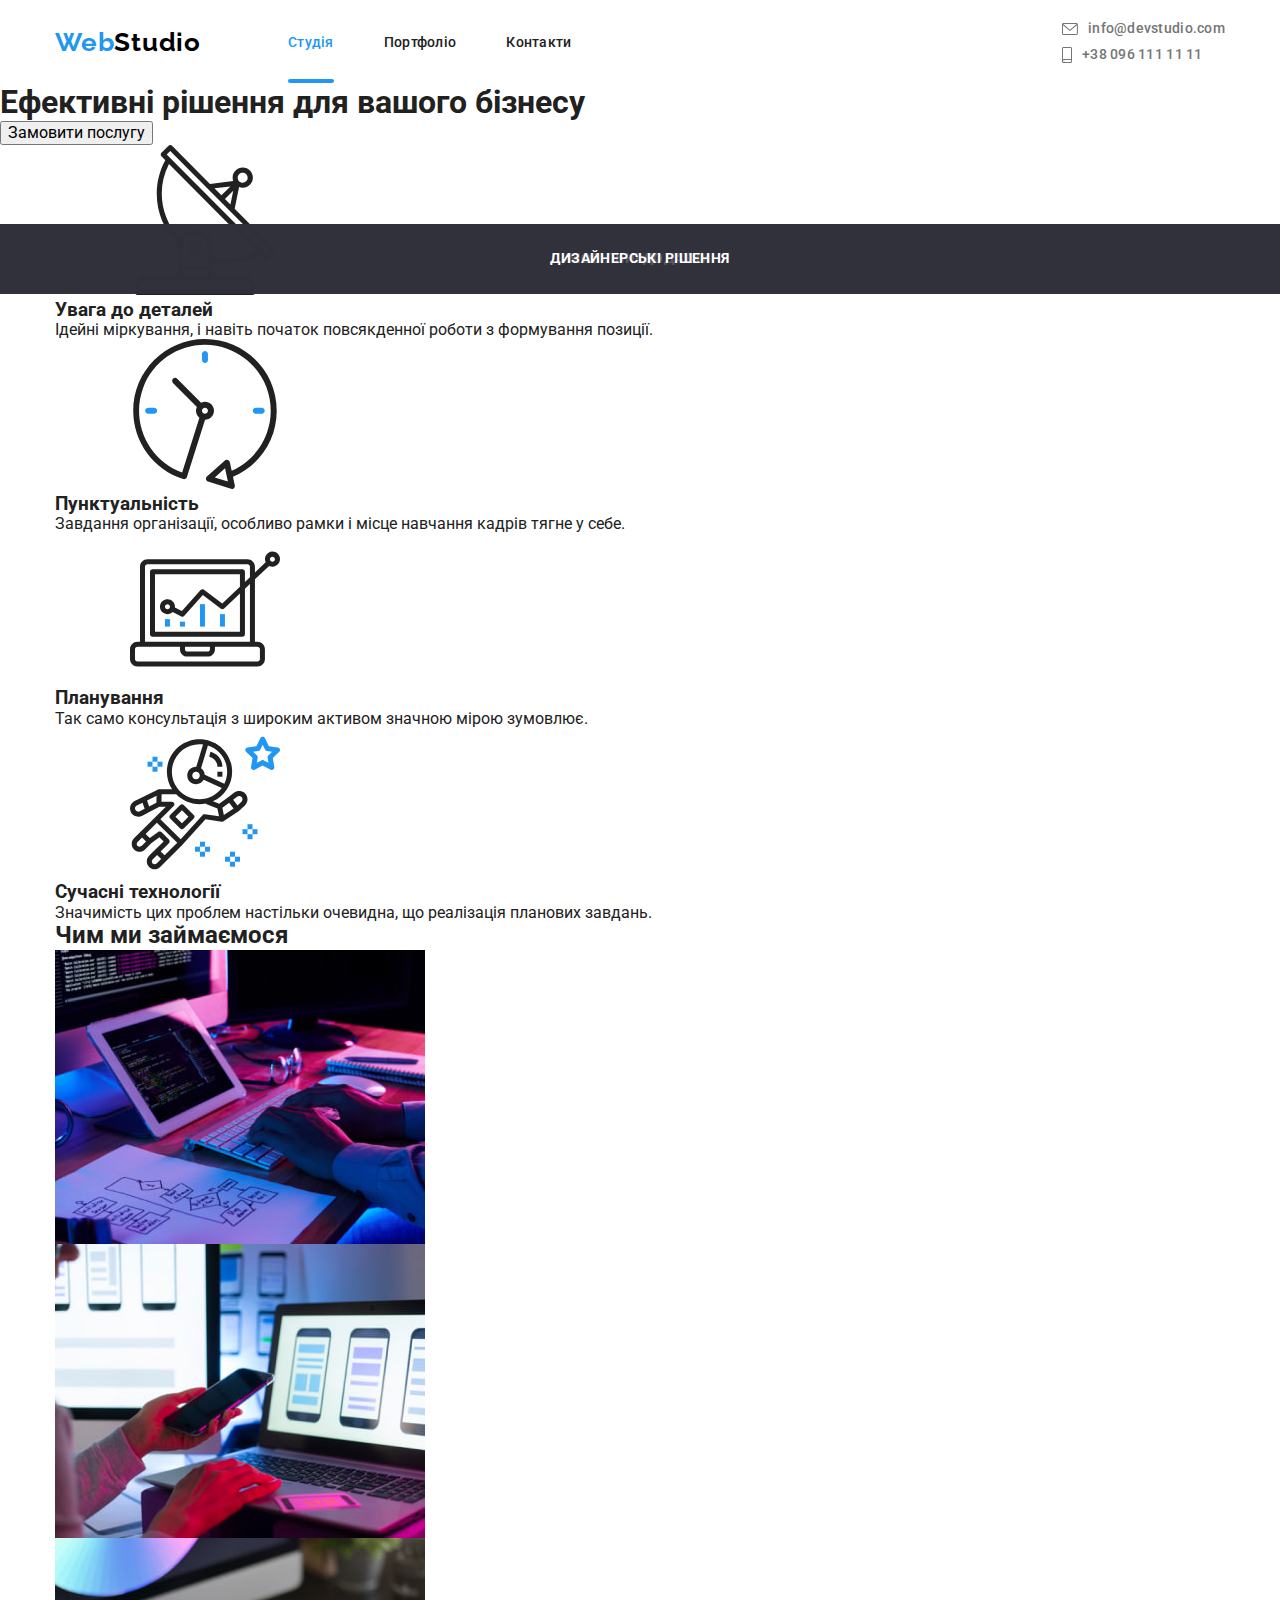
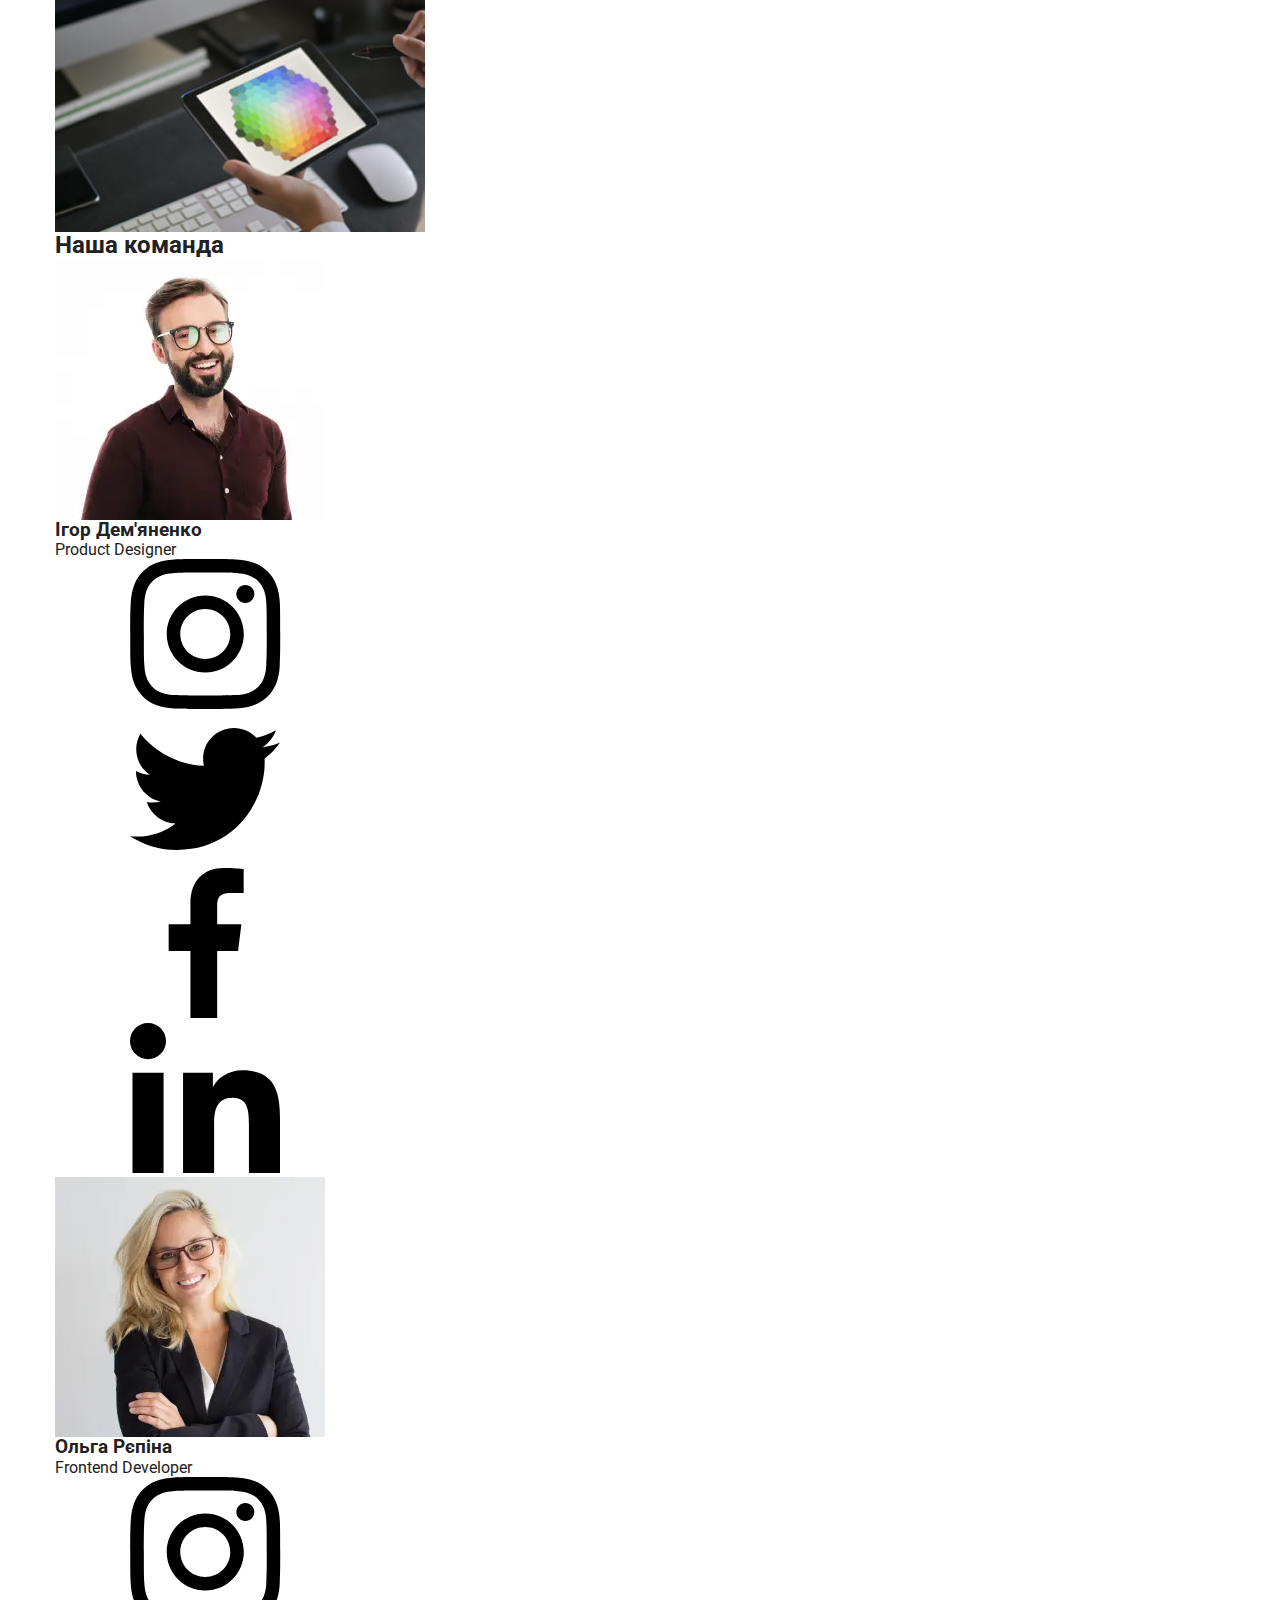
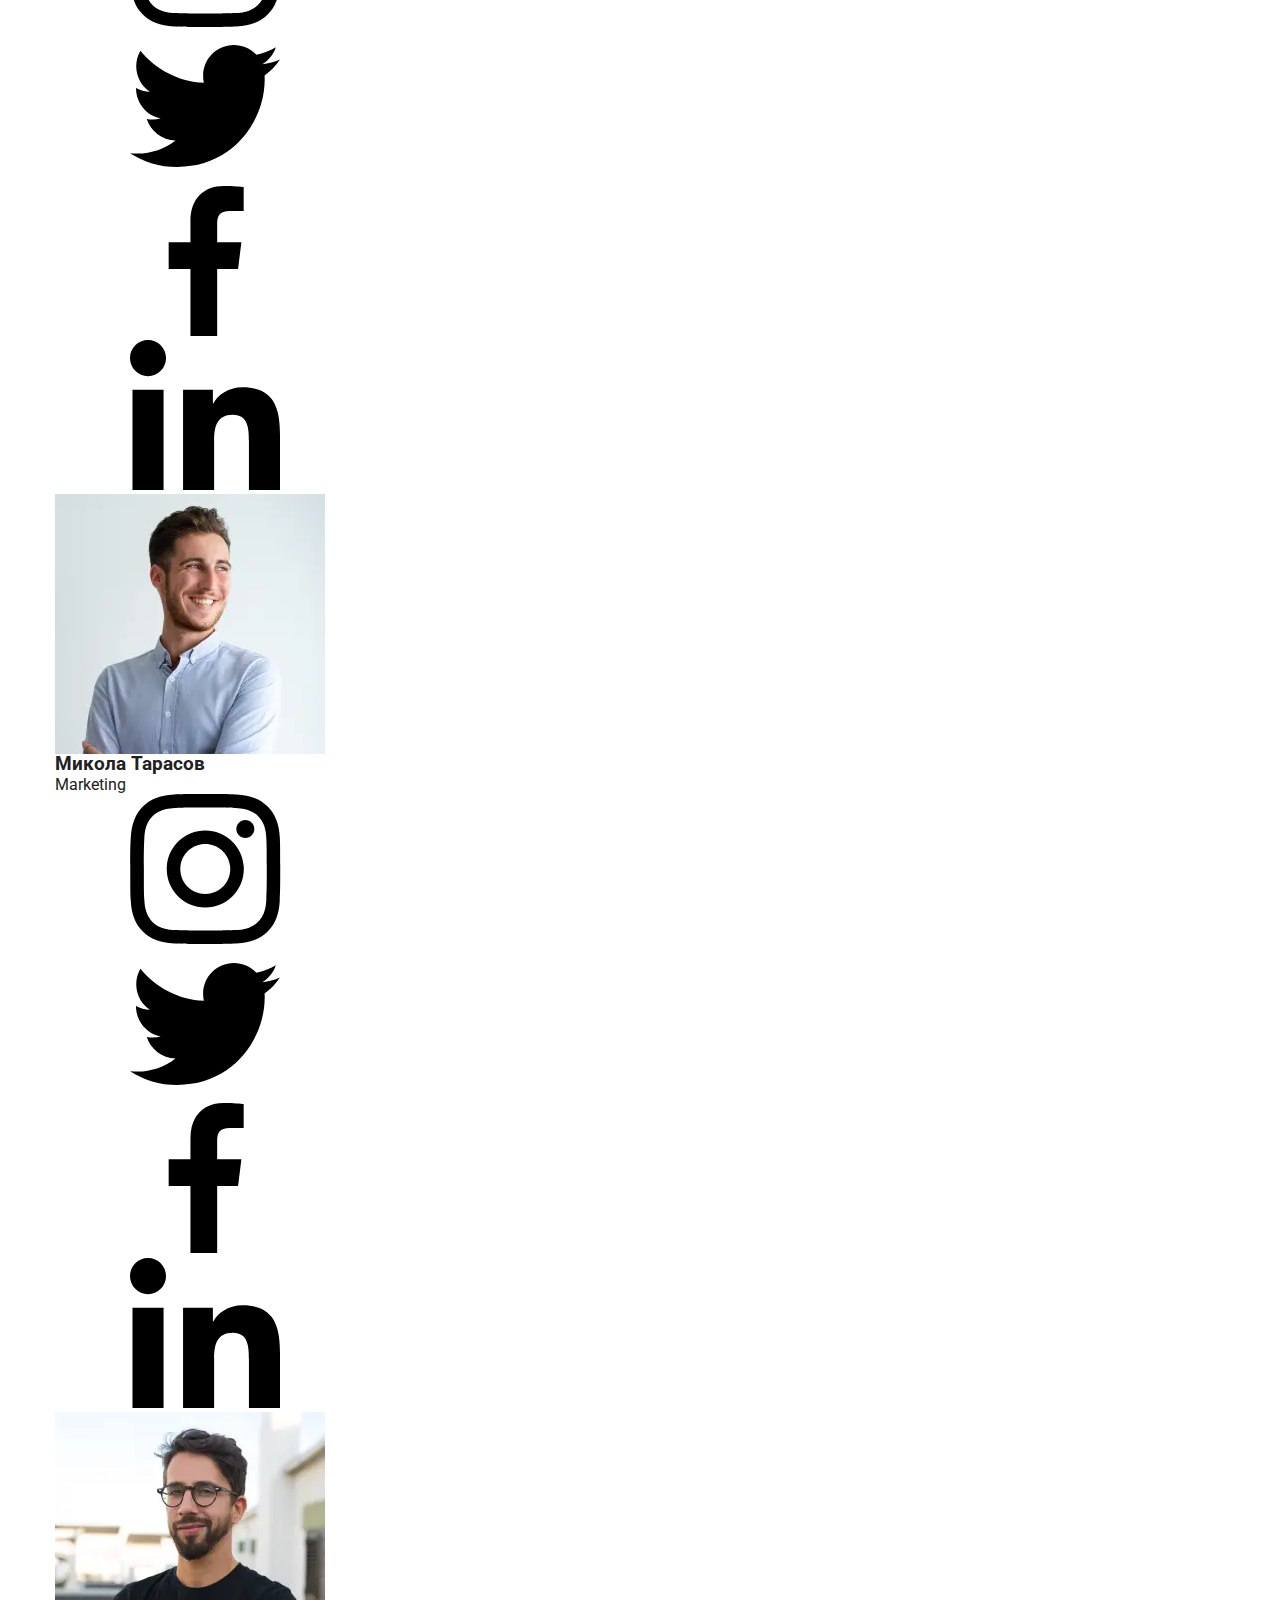
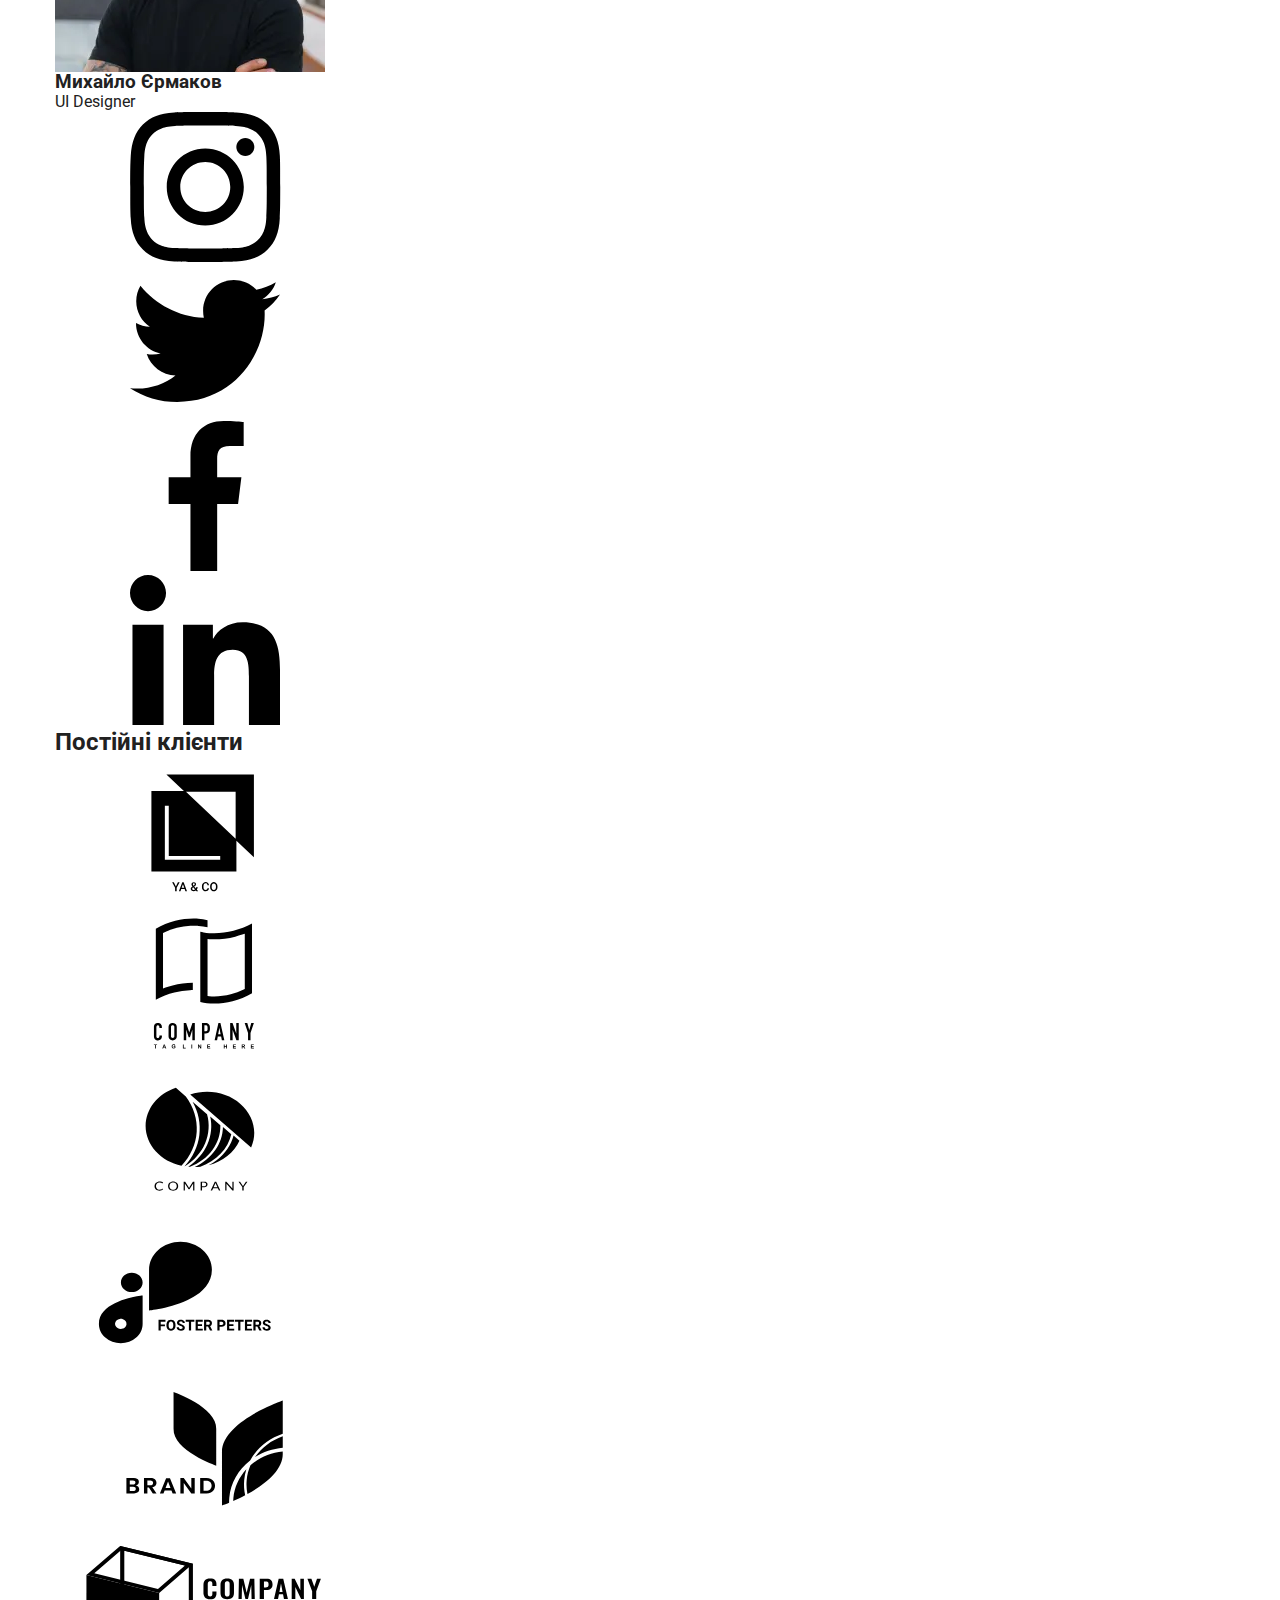
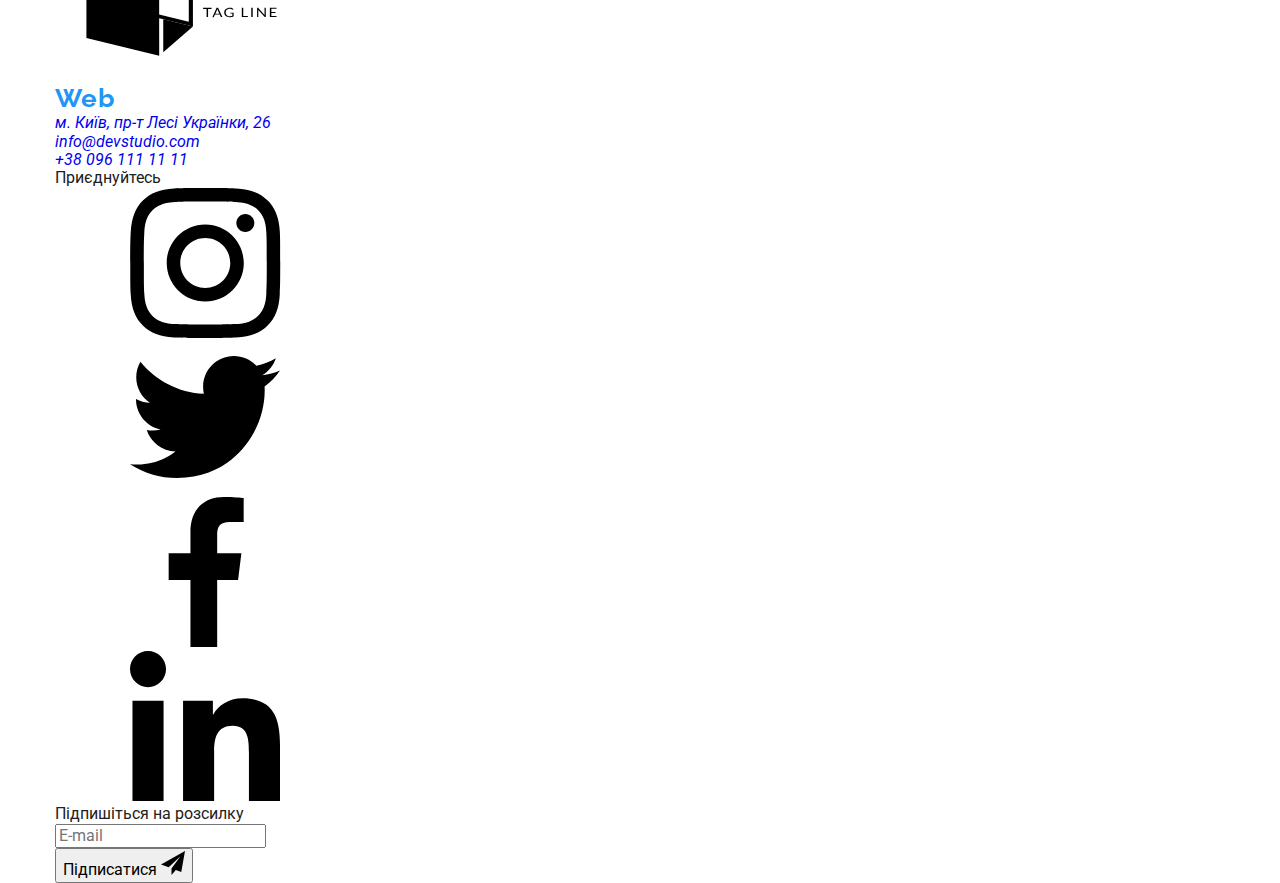
==== commit 33ac7d2b: "add" ====
--- a/index.html
+++ b/index.html
@@ -586,10 +586,10 @@
       </section>
     </main>
     <!--FOOTER-->
-    <!-- <footer class="footer">
+    <footer class="footer">
       <div class="container footer-container">
         <div class="footer-address">
-          <a class="page-logo link" href="./index.html"
+          <a class="footer__page-logo page-logo link" href="./index.html"
             >Web<span class="footer__logo">Studio</span>
           </a>
           <address class="footer__address-area">
@@ -610,7 +610,9 @@
                 >
               </li>
               <li class="footer__address-item">
-                <a class="footer__address-contact link" href="tel:+380961111111">+38 096 111 11 11</a>
+                <a class="footer__address-contact link" href="tel:+380961111111"
+                  >+38 096 111 11 11</a
+                >
               </li>
             </ul>
           </address>
@@ -647,9 +649,10 @@
               </a>
             </li>
           </ul>
-        </div> -->
-    <!--FOOTER-MODAL-->
-    <!-- <div class="footer-modal">
+        </div>
+        
+        <!--FOOTER-MODAL-->
+        <div class="footer-modal">
           <p class="footer-modal-form-title">Підпишіться на розсилку</p>
           <form class="footer-modal-form">
             <label class="footer-modal-form-field">
@@ -672,7 +675,7 @@
           </form>
         </div>
       </div>
-    </footer> -->
+    </footer>
     <!--BACKDROP-->
     <!-- <div class="backdrop is-hidden" data-modal>
       <div class="modal">
--- a/css/main.min.css
+++ b/css/main.min.css
@@ -1 +1 @@
-:root{--primery-font: "Roboto", sans-serif;--secondary-font: "Raleway", sans-serif;--accent-color: #2196f3;--dark-accent-color: #212121;--grey-accent-color: #757575;--white-accent-color: #ffffff;--black-accent-color: #000000;--dark-background-accent-color: #2f303a;--blue-background-accent-color: #188ce8;--white-background-accent-color: #f5f4fa;--white-border-color: #eeeeee;--grey-second-accent-color: #afb1b8;--transition-dur-and-func: 250ms cubic-bezier(0.4, 0, 0.2, 1)}h1,h2,h3,h4,p{margin-top:0;margin-bottom:0}button{cursor:pointer}body{font-family:var(--primery-font);color:var(--dark-accent-color)}ul{margin-top:0;margin-bottom:0;padding-left:0}img{display:block}.link{text-decoration:none}.list{list-style:none}@media screen and (max-width: 767px){.section{padding-top:60px;padding-bottom:60px}}.container{padding-left:15px;padding-right:15px}@media screen and (min-width: 480px){.container{width:480px;margin-left:auto;margin-right:auto}}@media screen and (min-width: 768px){.container{width:768px}}@media screen and (min-width: 1200px){.container{width:1200px}}@media screen and (max-width: 767px){.modal-open-btn{display:block;margin-right:auto;margin-left:auto;padding:10px 24px;font-weight:700;font-size:16px;line-height:1.88;letter-spacing:.06em;color:var(--white-accent-color);background-color:var(--accent-color);box-shadow:0px 4px 4px rgba(0,0,0,.15);border-radius:4px;border:none;transition:background-color var(--transition-dur-and-func)}.modal-open-btn:hover,.modal-open-btn:focus{background-color:var(--blue-background-accent-color)}}@media screen and (max-width: 767px){.mobile-menu{position:fixed;top:0;left:0;z-index:100;width:100%;height:100%;background-color:var(--white-accent-color);opacity:0;visibility:hidden;pointer-events:none;transition:opacity 250ms ease,visibility 250ms ease}.mobile-menu__container{position:relative;padding-left:40px;padding-top:48px;padding-bottom:48px;height:100%}.mobile-menu.is-open{opacity:1;visibility:visible;pointer-events:auto}.mobile-menu__close-btn{position:absolute;top:16px;right:15px;background-color:rgba(0,0,0,0);border:0;padding:0;line-height:0}.mobile-menu__close-btn:hover,.mobile-menu__close-btn:focus{fill:var(--accent-color)}.mobile-menu__close-icon{width:40px;height:40px}.mobile-menu__list{margin-bottom:302px}.mobile-menu__list .link.current{color:var(--accent-color)}.mobile-menu__item:not(:last-child){margin-bottom:32px}.mobile-menu__link{font-family:"Roboto";font-style:normal;font-weight:500;font-size:40px;line-height:1.18;letter-spacing:.02em;color:var(--dark-accent-color)}.mobile-menu__link:hover,.mobile-menu__link:focus{color:var(--accent-color)}.mobile-menu__contact-tel{margin-bottom:32px}.mobile-menu__contact-tel-link{font-family:"Roboto";font-style:normal;font-weight:500;font-size:34px;line-height:1.18;letter-spacing:.02em;color:var(--accent-color)}.mobile-menu__contact-tel-link:hover,.mobile-menu__contact-tel-link:focus{color:var(--accent-color)}.mobile-menu__contact-mail{margin-bottom:64px}.mobile-menu__contact-mail-link{font-family:"Roboto";font-style:normal;font-weight:500;font-size:24px;line-height:1.17;letter-spacing:.02em;color:var(--grey-accent-color)}.mobile-menu__contact-mail-link:hover,.mobile-menu__contact-mail-link:focus{color:var(--accent-color)}.mobile-menu__social-list{display:flex;justify-content:flex-start;gap:10px}.mobile-menu__social-item{border-right:2px solid rgba(33,33,33,.2);padding-right:10px}.mobile-menu__social-link{font-family:"Roboto";font-style:normal;font-weight:500;font-size:18px;line-height:1.22;letter-spacing:.02em;color:var(--accent-color)}.mobile-menu__social-link:hover,.mobile-menu__social-link:focus{color:var(--accent-color)}}@media screen and (min-width: 767px){.mobile-menu{display:none}}@media screen and (max-width: 767px){.title{margin-bottom:30px;font-weight:700;font-size:28px;line-height:1.18;text-align:center;letter-spacing:.03em}}.page-logo{font-family:"Raleway";font-style:normal;font-weight:700;font-size:26px;line-height:1.19;letter-spacing:.03em;color:var(--accent-color)}.logo-studio{color:var(--black-accent-color)}.footer__logo{color:var(--white-accent-color)}.visually-hidden{position:absolute;width:1px;height:1px;margin:-1px;padding:0;overflow:hidden;border:0;clip:rect(0 0 0 0)}@media screen and (max-width: 767px){.list-item{display:flex;flex-direction:column;gap:30px}}.backdrop{position:fixed;top:0;left:0;z-index:100;width:100%;height:100%;background-color:rgba(0,0,0,.5);transition:opacity 250ms ease,visibility 250ms ease}.backdrop.is-hidden{visibility:hidden;opacity:0;pointer-events:none}.modal{position:absolute;top:50%;left:50%;transform:translate(-50%, -50%);width:528px;height:581px;background-color:var(--white-accent-color);padding:40px}.modal-close-btn{position:absolute;top:8px;right:8px;display:flex;align-items:center;justify-content:center;width:30px;height:30px;border-radius:50%;background-color:var(--white-accent-color);border:1px solid rgba(0,0,0,.1);padding:0px}.modal-close-btn:hover,.modal-close-btn:focus{fill:var(--accent-color)}.modal-form-title{font-weight:700;font-size:20px;line-height:1.15;text-align:center;letter-spacing:.03em;color:#212121;margin-bottom:12px}.modal-form{display:flex;flex-direction:column}.modal-form-field{margin-bottom:10px}.modal-form-field-textarea{margin-bottom:20px}.modal-form-field-desc{display:block;font-size:12px;line-height:1.17;letter-spacing:.01em;color:var(--grey-accent-color);margin-bottom:4px}.modal-form-input-wrapper{position:relative;display:block}.modal-form-input{width:100%;height:40px;border:1px solid rgba(33,33,33,.2);border-radius:4px;padding-left:42px;transition:border-color var(--transition-dur-and-func)}.modal-form-input:focus{outline:none;border-color:var(--accent-color)}.modal-form-input-icon{display:block;position:absolute;top:50%;left:12px;transform:translateY(-50%);fill:var(--dark-accent-color);transition:fill var(--transition-dur-and-func)}.modal-form-input:focus+.modal-form-input-icon{fill:var(--accent-color)}.modal-form-message{width:100%;height:120px;border:1px solid rgba(33,33,33,.2);border-radius:4px;padding:12px 16px;resize:none;transition:border-color var(--transition-dur-and-func)}.modal-form-message::placeholder{font-size:12px;line-height:1.17;letter-spacing:.01em;color:rgba(117,117,117,.5)}.modal-form-message:focus{outline:none;border-color:var(--accent-color)}.modal-form-check-field{display:flex;align-items:center;justify-content:center;font-size:14px;line-height:1.71;letter-spacing:.03em;color:var(--grey-accent-color);margin-bottom:30px}.modal-form-check{position:absolute;appearance:none}.modal-form-own-checkbox{width:16px;height:15px;border-radius:2px;border:2px solid var(--dark-accent-color);cursor:pointer;margin-right:7px}.modal-form-check:checked+.modal-form-own-checkbox{background-color:var(--accent-color);border:none}.modal-form-checkbox-icon{display:none}.modal-form-check:checked+.modal-form-own-checkbox .modal-form-checkbox-icon{display:block;fill:#fff}.modal-form-agreement{color:var(--accent-color)}.modal-form-submit{display:block;margin-right:auto;margin-left:auto;padding:10px 52px;font-weight:700;font-size:16px;line-height:1.88;letter-spacing:.06em;color:var(--white-accent-color);background-color:var(--accent-color);box-shadow:0px 4px 4px rgba(0,0,0,.15);border-radius:4px;border:none;transition:background-color var(--transition-dur-and-func)}.modal-form-submit:hover,.modal-form-submit:focus{background-color:var(--blue-background-accent-color)}.overlay{position:absolute;top:0;left:0;height:100%;width:100%;overflow:auto;transform:translateY(100%);transition:transform var(--transition-dur-and-func);background:rgba(33,150,243,.9);color:var(--white-accent-color);font-size:18px;line-height:28px;letter-spacing:.03em;padding:63px 24px}.card-link:hover .overlay,.card-link:focus .overlay{transform:translateY(0%)}.specialization__overlay{position:absolute;top:224px;left:0;height:70px;width:100%;background-color:rgba(47,48,58,.8);color:var(--white-accent-color);text-transform:uppercase;font-weight:700;font-size:14px;line-height:1.14;letter-spacing:.03em;display:flex;align-items:center;justify-content:center}.footer-modal{margin-left:auto}.footer-modal-form-title{font-weight:700;font-size:14px;line-height:1.14;letter-spacing:.03em;text-transform:uppercase;color:var(--white-accent-color);margin-bottom:20px}.footer-modal-form{display:flex}.footer-modal-form-input{width:358px;height:50px;padding-left:16px;color:var(--white-accent-color);background:none;border:1px solid rgba(255,255,255,.3);filter:drop-shadow(0px 4px 4px rgba(0, 0, 0, 0.15));border-radius:4px;transition:border-color var(--transition-dur-and-func)}.footer-modal-form-input::placeholder{font-size:16px;line-height:1.25;letter-spacing:.03em;color:rgba(255,255,255,.6)}.footer-modal-form-input:focus{outline:none;border-color:var(--accent-color)}.footer-modal-form-submit{display:flex;column-gap:10px;justify-content:center;align-items:center;padding:0;margin-left:12px;width:200px;height:50px;box-shadow:0px 4px 4px rgba(0,0,0,.15);border-radius:4px;border:none;font-weight:700;font-size:16px;line-height:1.88;letter-spacing:.06em;color:var(--white-accent-color);background-color:var(--accent-color);transition:background-color var(--transition-dur-and-func)}.footer-modal-form-submit:hover,.footer-modal-form-submit:focus{background-color:var(--blue-background-accent-color)}.footer-modal-form-input-icon{fill:var(--white-accent-color)}@media screen and (max-width: 767px){.menu{display:none}.menu-list-contact{display:none}.page-header__button{line-height:0;border:none;background-color:rgba(0,0,0,0);padding:0}.page-header__button-icon{width:40px;height:40px}}.page-header{padding-top:21px;padding-bottom:21px}.page-header__container{display:flex;align-items:center;justify-content:space-between}@media screen and (min-width: 768px){.page-header__button{display:none}.page-navigation{display:flex;align-items:center}.logo{margin-right:87px}.menu{display:flex;column-gap:50px}.menu-list-contact{margin-left:auto}.menu .link.current{color:var(--accent-color)}.menu__link{position:relative;padding-bottom:32px;padding-top:32px;font-weight:500;font-size:14px;line-height:1.14;letter-spacing:.02em;color:var(--dark-accent-color);transition:color var(--transition-dur-and-func)}.menu__link:hover,.menu__link:focus{color:var(--accent-color)}.current::after{position:absolute;display:block;content:"";left:0;bottom:-1px;width:100%;height:4px;background-color:var(--accent-color);border-radius:2px}.icon-smartphone{width:10px;height:16px;margin-right:10px;fill:currentColor}.envelope-image{width:16px;height:12px;margin-right:10px;fill:currentColor}.contact-mail{display:flex;align-items:center;font-weight:500;font-size:14px;line-height:1.14;letter-spacing:.02em;color:var(--grey-accent-color);margin-bottom:10px;transition:color var(--transition-dur-and-func)}.contact-mail:hover,.contact-mail:focus{color:var(--accent-color)}.contact-phone-number{display:flex;align-items:center;font-weight:500;font-size:14px;line-height:1.14;letter-spacing:.02em;color:var(--grey-accent-color);transition:color var(--transition-dur-and-func)}.contact-phone-number:hover,.contact-phone-number:focus{color:var(--accent-color)}}@media screen and (max-width: 767px){.container-hero{max-width:480px;height:400px;margin-left:auto;margin-right:auto;padding-top:118px;padding-bottom:118px;background-color:#c4c4c4;background-image:linear-gradient(rgba(47, 48, 58, 0.4), rgba(47, 48, 58, 0.4)),url(/images/hero-background/Header.mob.img.jpg);background-repeat:no-repeat;background-size:cover;background-position:center}.container-hero__title{display:block;text-align:center;margin-right:auto;margin-left:auto;margin-bottom:30px;width:100%;font-weight:900;font-size:26px;line-height:1.62;letter-spacing:.06em;text-transform:uppercase;color:var(--white-accent-color)}}@media screen and (min-device-picel-ratio: 2)and (max-width: 767px),screen and (min-resolution: 192dpi)and (max-width: 767px),screen and (min-resolution: 2dppx)and (max-width: 767px){.container-hero{background-image:linear-gradient(rgba(47, 48, 58, 0.4), rgba(47, 48, 58, 0.4)),url(/images/hero-background/Header.mob@2x.img.jpg)}}@media screen and (max-width: 767px){.advantages-list__link{display:flex;justify-content:center;align-items:center;width:100%;height:120px;background:var(--white-background-accent-color);border-radius:4px;margin-bottom:30px;cursor:unset}.advantages-list__icon{width:70px;height:70px}.advantages-list__title{font-weight:700;font-size:14px;line-height:1.14;letter-spacing:.03em;text-transform:uppercase;margin-bottom:10px;text-align:center}.advantages-list__description{font-size:14px;line-height:1.71;letter-spacing:.03em;margin-bottom:30px;color:var(--grey-accent-color)}.advantages-list__description-last{margin-bottom:0}}@media screen and (max-width: 767px){.specialization{display:none}}@media screen and (max-width: 767px){.team{background-color:var(--white-background-accent-color)}.team__item{background:var(--white-accent-color);box-shadow:0px 1px 3px rgba(0,0,0,.12),0px 1px 1px rgba(0,0,0,.14),0px 2px 1px rgba(0,0,0,.2);border-radius:0px 0px 4px 4px;display:flex;flex-direction:column;align-items:center}.team__img{margin-bottom:30px;width:100%}.team__title{font-weight:500;font-size:16px;line-height:1.19;text-align:center;letter-spacing:.03em;margin-bottom:10px}.team__description{font-size:16px;line-height:1.19;text-align:center;letter-spacing:.03em;margin-bottom:16px;color:var(--grey-accent-color)}.team__social-list{display:flex;justify-content:center;column-gap:10px;margin-bottom:30px}.team__social-list-link{display:flex;justify-content:center;align-items:center;width:44px;height:44px;border-radius:50px;transition:background-color var(--transition-dur-and-func)}.team__social-list-link:hover,.team__social-list-link:focus{background-color:var(--accent-color)}.team__social-list-icon{width:20px;height:20px;fill:var(--grey-second-accent-color);transition:fill var(--transition-dur-and-func)}.team__social-list-link:hover .team__social-list-icon,.team__social-list-link:focus .team__social-list-icon{fill:var(--white-accent-color)}}@media screen and (max-width: 767px){.customers__list-link{display:flex;justify-content:center;align-items:center;width:170px;height:92px;border:1px solid var(--grey-second-accent-color);border-radius:4px;transition:border var(--transition-dur-and-func)}.customers__list-link:hover,.customers__list-link:focus{border:1px solid var(--accent-color);border-radius:4px}.customers__list-icon{width:106px;height:60px;fill:var(--grey-second-accent-color);transition:fill var(--transition-dur-and-func)}.customers__list-link:hover .customers__list-icon,.customers__list-link:focus .customers__list-icon{fill:var(--accent-color)}.customers__list-item{display:flex;flex-wrap:wrap;justify-content:center;gap:30px}}.footer{padding-top:60px;padding-bottom:60px;background:var(--dark-background-accent-color)}.footer-container{display:flex;align-items:baseline}.footer-address{margin-right:70px}.footer__address-area{margin-top:20px}.footer__address-item:not(:last-child){margin-bottom:10px}.footer__address-link{font-style:normal;font-size:14px;line-height:1.7;letter-spacing:.03em;color:var(--white-accent-color)}.footer__address-contact{font-style:normal;font-size:14px;line-height:1.7;letter-spacing:.03em;color:rgba(255,255,255,.6);transition:color var(--transition-dur-and-func)}.footer__address-contact:hover,.footer__address-contact:focus{color:var(--accent-color)}.footer__title{font-weight:700;font-size:14px;letter-spacing:.03em;text-transform:uppercase;color:var(--white-accent-color);margin-bottom:20px}.footer__social-list{display:flex;justify-content:flex-start;gap:10px}.footer__social-list-link{display:flex;justify-content:center;align-items:center;width:44px;height:44px;border-radius:50px;background:rgba(255,255,255,.1);transition:background-color var(--transition-dur-and-func)}.footer__social-list-link:hover,.footer__social-list-link:focus{background-color:var(--accent-color)}.footer__social-list-icon{width:20px;height:20px;fill:var(--white-accent-color)}.portfolio-menu{display:flex;column-gap:8px;margin-bottom:50px;justify-content:center}.portfolio-list{display:flex;flex-wrap:wrap;gap:30px}.portfolio-card{flex-basis:calc((100% - 60px)/3)}.card-link:hover,.card-link:focus{display:block;box-shadow:0px 1px 1px rgba(0,0,0,.12),0px 4px 4px rgba(0,0,0,.06),1px 4px 6px rgba(0,0,0,.16)}.portfolio-img-item{font-weight:700;font-size:18px;line-height:2;letter-spacing:.06em;color:var(--dark-accent-color);margin-bottom:4px}.portfolio-img-name{font-size:16px;line-height:1.88;letter-spacing:.03em;color:var(--grey-accent-color)}.portfolio-list-img-wrapper{position:relative;overflow:hidden}.text-border{padding:20px 24px;border:1px solid var(--white-border-color);border-top:none}/*# sourceMappingURL=main.min.css.map */+:root{--primery-font: "Roboto", sans-serif;--secondary-font: "Raleway", sans-serif;--accent-color: #2196f3;--dark-accent-color: #212121;--grey-accent-color: #757575;--white-accent-color: #ffffff;--black-accent-color: #000000;--dark-background-accent-color: #2f303a;--blue-background-accent-color: #188ce8;--white-background-accent-color: #f5f4fa;--white-border-color: #eeeeee;--grey-second-accent-color: #afb1b8;--transition-dur-and-func: 250ms cubic-bezier(0.4, 0, 0.2, 1)}h1,h2,h3,h4,p{margin-top:0;margin-bottom:0}button{cursor:pointer}body{font-family:var(--primery-font);color:var(--dark-accent-color)}ul{margin-top:0;margin-bottom:0;padding-left:0}img{display:block}.link{text-decoration:none}.list{list-style:none}@media screen and (max-width: 767px){.section{padding-top:60px;padding-bottom:60px}}.container{padding-left:15px;padding-right:15px}@media screen and (min-width: 480px){.container{width:480px;margin-left:auto;margin-right:auto}}@media screen and (min-width: 768px){.container{width:768px}}@media screen and (min-width: 1200px){.container{width:1200px}}@media screen and (max-width: 767px){.modal-open-btn{display:block;margin-right:auto;margin-left:auto;padding:10px 24px;font-weight:700;font-size:16px;line-height:1.88;letter-spacing:.06em;color:var(--white-accent-color);background-color:var(--accent-color);box-shadow:0px 4px 4px rgba(0,0,0,.15);border-radius:4px;border:none;transition:background-color var(--transition-dur-and-func)}.modal-open-btn:hover,.modal-open-btn:focus{background-color:var(--blue-background-accent-color)}}@media screen and (max-width: 767px){.mobile-menu{position:fixed;top:0;left:0;z-index:100;width:100%;height:100%;background-color:var(--white-accent-color);opacity:0;visibility:hidden;pointer-events:none;transition:opacity 250ms ease,visibility 250ms ease}.mobile-menu__container{position:relative;padding-left:40px;padding-top:48px;padding-bottom:48px;height:100%}.mobile-menu.is-open{opacity:1;visibility:visible;pointer-events:auto}.mobile-menu__close-btn{position:absolute;top:16px;right:15px;background-color:rgba(0,0,0,0);border:0;padding:0;line-height:0}.mobile-menu__close-btn:hover,.mobile-menu__close-btn:focus{fill:var(--accent-color)}.mobile-menu__close-icon{width:40px;height:40px}.mobile-menu__list{margin-bottom:302px}.mobile-menu__list .link.current{color:var(--accent-color)}.mobile-menu__item:not(:last-child){margin-bottom:32px}.mobile-menu__link{font-family:"Roboto";font-style:normal;font-weight:500;font-size:40px;line-height:1.18;letter-spacing:.02em;color:var(--dark-accent-color)}.mobile-menu__link:hover,.mobile-menu__link:focus{color:var(--accent-color)}.mobile-menu__contact-tel{margin-bottom:32px}.mobile-menu__contact-tel-link{font-family:"Roboto";font-style:normal;font-weight:500;font-size:34px;line-height:1.18;letter-spacing:.02em;color:var(--accent-color)}.mobile-menu__contact-tel-link:hover,.mobile-menu__contact-tel-link:focus{color:var(--accent-color)}.mobile-menu__contact-mail{margin-bottom:64px}.mobile-menu__contact-mail-link{font-family:"Roboto";font-style:normal;font-weight:500;font-size:24px;line-height:1.17;letter-spacing:.02em;color:var(--grey-accent-color)}.mobile-menu__contact-mail-link:hover,.mobile-menu__contact-mail-link:focus{color:var(--accent-color)}.mobile-menu__social-list{display:flex;justify-content:flex-start;gap:10px}.mobile-menu__social-item{border-right:2px solid rgba(33,33,33,.2);padding-right:10px}.mobile-menu__social-link{font-family:"Roboto";font-style:normal;font-weight:500;font-size:18px;line-height:1.22;letter-spacing:.02em;color:var(--accent-color)}.mobile-menu__social-link:hover,.mobile-menu__social-link:focus{color:var(--accent-color)}}@media screen and (min-width: 767px){.mobile-menu{display:none}}@media screen and (max-width: 767px){.title{margin-bottom:30px;font-weight:700;font-size:28px;line-height:1.18;text-align:center;letter-spacing:.03em}}.page-logo{font-family:"Raleway";font-style:normal;font-weight:700;font-size:26px;line-height:1.19;letter-spacing:.03em;color:var(--accent-color)}.logo-studio{color:var(--black-accent-color)}.footer__logo{color:var(--white-accent-color)}.visually-hidden{position:absolute;width:1px;height:1px;margin:-1px;padding:0;overflow:hidden;border:0;clip:rect(0 0 0 0)}@media screen and (max-width: 767px){.list-item{display:flex;flex-direction:column;gap:30px}}.backdrop{position:fixed;top:0;left:0;z-index:100;width:100%;height:100%;background-color:rgba(0,0,0,.5);transition:opacity 250ms ease,visibility 250ms ease}.backdrop.is-hidden{visibility:hidden;opacity:0;pointer-events:none}.modal{position:absolute;top:50%;left:50%;transform:translate(-50%, -50%);width:528px;height:581px;background-color:var(--white-accent-color);padding:40px}.modal-close-btn{position:absolute;top:8px;right:8px;display:flex;align-items:center;justify-content:center;width:30px;height:30px;border-radius:50%;background-color:var(--white-accent-color);border:1px solid rgba(0,0,0,.1);padding:0px}.modal-close-btn:hover,.modal-close-btn:focus{fill:var(--accent-color)}.modal-form-title{font-weight:700;font-size:20px;line-height:1.15;text-align:center;letter-spacing:.03em;color:#212121;margin-bottom:12px}.modal-form{display:flex;flex-direction:column}.modal-form-field{margin-bottom:10px}.modal-form-field-textarea{margin-bottom:20px}.modal-form-field-desc{display:block;font-size:12px;line-height:1.17;letter-spacing:.01em;color:var(--grey-accent-color);margin-bottom:4px}.modal-form-input-wrapper{position:relative;display:block}.modal-form-input{width:100%;height:40px;border:1px solid rgba(33,33,33,.2);border-radius:4px;padding-left:42px;transition:border-color var(--transition-dur-and-func)}.modal-form-input:focus{outline:none;border-color:var(--accent-color)}.modal-form-input-icon{display:block;position:absolute;top:50%;left:12px;transform:translateY(-50%);fill:var(--dark-accent-color);transition:fill var(--transition-dur-and-func)}.modal-form-input:focus+.modal-form-input-icon{fill:var(--accent-color)}.modal-form-message{width:100%;height:120px;border:1px solid rgba(33,33,33,.2);border-radius:4px;padding:12px 16px;resize:none;transition:border-color var(--transition-dur-and-func)}.modal-form-message::placeholder{font-size:12px;line-height:1.17;letter-spacing:.01em;color:rgba(117,117,117,.5)}.modal-form-message:focus{outline:none;border-color:var(--accent-color)}.modal-form-check-field{display:flex;align-items:center;justify-content:center;font-size:14px;line-height:1.71;letter-spacing:.03em;color:var(--grey-accent-color);margin-bottom:30px}.modal-form-check{position:absolute;appearance:none}.modal-form-own-checkbox{width:16px;height:15px;border-radius:2px;border:2px solid var(--dark-accent-color);cursor:pointer;margin-right:7px}.modal-form-check:checked+.modal-form-own-checkbox{background-color:var(--accent-color);border:none}.modal-form-checkbox-icon{display:none}.modal-form-check:checked+.modal-form-own-checkbox .modal-form-checkbox-icon{display:block;fill:#fff}.modal-form-agreement{color:var(--accent-color)}.modal-form-submit{display:block;margin-right:auto;margin-left:auto;padding:10px 52px;font-weight:700;font-size:16px;line-height:1.88;letter-spacing:.06em;color:var(--white-accent-color);background-color:var(--accent-color);box-shadow:0px 4px 4px rgba(0,0,0,.15);border-radius:4px;border:none;transition:background-color var(--transition-dur-and-func)}.modal-form-submit:hover,.modal-form-submit:focus{background-color:var(--blue-background-accent-color)}.overlay{position:absolute;top:0;left:0;height:100%;width:100%;overflow:auto;transform:translateY(100%);transition:transform var(--transition-dur-and-func);background:rgba(33,150,243,.9);color:var(--white-accent-color);font-size:18px;line-height:28px;letter-spacing:.03em;padding:63px 24px}.card-link:hover .overlay,.card-link:focus .overlay{transform:translateY(0%)}.specialization__overlay{position:absolute;top:224px;left:0;height:70px;width:100%;background-color:rgba(47,48,58,.8);color:var(--white-accent-color);text-transform:uppercase;font-weight:700;font-size:14px;line-height:1.14;letter-spacing:.03em;display:flex;align-items:center;justify-content:center}@media screen and (max-width: 767px){.footer-modal{display:flex;flex-direction:column;flex-wrap:wrap;text-align:center}.footer-modal-form-title{font-weight:700;font-size:14px;line-height:1.14;letter-spacing:.03em;text-transform:uppercase;color:var(--white-accent-color);margin-bottom:20px}.footer-modal-form-input{width:100%;height:50px;padding-left:16px;color:var(--white-accent-color);background:none;border:1px solid rgba(255,255,255,.3);filter:drop-shadow(0px 4px 4px rgba(0, 0, 0, 0.15));border-radius:4px;transition:border-color var(--transition-dur-and-func);margin-bottom:20px}.footer-modal-form-input::placeholder{font-size:16px;line-height:1.25;letter-spacing:.03em;color:rgba(255,255,255,.6)}.footer-modal-form-input:focus{outline:none;border-color:var(--accent-color)}.footer-modal-form-submit{display:flex;column-gap:10px;justify-content:center;align-items:center;padding:0;width:200px;height:50px;box-shadow:0px 4px 4px rgba(0,0,0,.15);border-radius:4px;border:none;font-weight:700;font-size:16px;line-height:1.88;letter-spacing:.06em;color:var(--white-accent-color);background-color:var(--accent-color);transition:background-color var(--transition-dur-and-func)}.footer-modal-form-submit:hover,.footer-modal-form-submit:focus{background-color:var(--blue-background-accent-color)}.footer-modal-form-input-icon{fill:var(--white-accent-color)}.footer-modal-form-input-wrapper{display:flex;justify-content:center}}@media screen and (max-width: 767px){.menu{display:none}.menu-list-contact{display:none}.page-header__button{line-height:0;border:none;background-color:rgba(0,0,0,0);padding:0}.page-header__button-icon{width:40px;height:40px}}.page-header{padding-top:21px;padding-bottom:21px}.page-header__container{display:flex;align-items:center;justify-content:space-between}@media screen and (min-width: 768px){.page-header__button{display:none}.page-navigation{display:flex;align-items:center}.logo{margin-right:87px}.menu{display:flex;column-gap:50px}.menu-list-contact{margin-left:auto}.menu .link.current{color:var(--accent-color)}.menu__link{position:relative;padding-bottom:32px;padding-top:32px;font-weight:500;font-size:14px;line-height:1.14;letter-spacing:.02em;color:var(--dark-accent-color);transition:color var(--transition-dur-and-func)}.menu__link:hover,.menu__link:focus{color:var(--accent-color)}.current::after{position:absolute;display:block;content:"";left:0;bottom:-1px;width:100%;height:4px;background-color:var(--accent-color);border-radius:2px}.icon-smartphone{width:10px;height:16px;margin-right:10px;fill:currentColor}.envelope-image{width:16px;height:12px;margin-right:10px;fill:currentColor}.contact-mail{display:flex;align-items:center;font-weight:500;font-size:14px;line-height:1.14;letter-spacing:.02em;color:var(--grey-accent-color);margin-bottom:10px;transition:color var(--transition-dur-and-func)}.contact-mail:hover,.contact-mail:focus{color:var(--accent-color)}.contact-phone-number{display:flex;align-items:center;font-weight:500;font-size:14px;line-height:1.14;letter-spacing:.02em;color:var(--grey-accent-color);transition:color var(--transition-dur-and-func)}.contact-phone-number:hover,.contact-phone-number:focus{color:var(--accent-color)}}@media screen and (max-width: 767px){.container-hero{max-width:480px;height:400px;margin-left:auto;margin-right:auto;padding-top:118px;padding-bottom:118px;background-color:#c4c4c4;background-image:linear-gradient(rgba(47, 48, 58, 0.4), rgba(47, 48, 58, 0.4)),url(/images/hero-background/Header.mob.img.jpg);background-repeat:no-repeat;background-size:cover;background-position:center}.container-hero__title{display:block;text-align:center;margin-right:auto;margin-left:auto;margin-bottom:30px;width:100%;font-weight:900;font-size:26px;line-height:1.62;letter-spacing:.06em;text-transform:uppercase;color:var(--white-accent-color)}}@media screen and (min-device-picel-ratio: 2)and (max-width: 767px),screen and (min-resolution: 192dpi)and (max-width: 767px),screen and (min-resolution: 2dppx)and (max-width: 767px){.container-hero{background-image:linear-gradient(rgba(47, 48, 58, 0.4), rgba(47, 48, 58, 0.4)),url(/images/hero-background/Header.mob@2x.img.jpg)}}@media screen and (max-width: 767px){.advantages-list__link{display:flex;justify-content:center;align-items:center;width:100%;height:120px;background:var(--white-background-accent-color);border-radius:4px;margin-bottom:30px;cursor:unset}.advantages-list__icon{width:70px;height:70px}.advantages-list__title{font-weight:700;font-size:14px;line-height:1.14;letter-spacing:.03em;text-transform:uppercase;margin-bottom:10px;text-align:center}.advantages-list__description{font-size:14px;line-height:1.71;letter-spacing:.03em;margin-bottom:30px;color:var(--grey-accent-color)}.advantages-list__description-last{margin-bottom:0}}@media screen and (max-width: 767px){.specialization{display:none}}@media screen and (max-width: 767px){.team{background-color:var(--white-background-accent-color)}.team__item{background:var(--white-accent-color);box-shadow:0px 1px 3px rgba(0,0,0,.12),0px 1px 1px rgba(0,0,0,.14),0px 2px 1px rgba(0,0,0,.2);border-radius:0px 0px 4px 4px;display:flex;flex-direction:column;align-items:center}.team__img{margin-bottom:30px;width:100%}.team__title{font-weight:500;font-size:16px;line-height:1.19;text-align:center;letter-spacing:.03em;margin-bottom:10px}.team__description{font-size:16px;line-height:1.19;text-align:center;letter-spacing:.03em;margin-bottom:16px;color:var(--grey-accent-color)}.team__social-list{display:flex;justify-content:center;column-gap:10px;margin-bottom:30px}.team__social-list-link{display:flex;justify-content:center;align-items:center;width:44px;height:44px;border-radius:50px;transition:background-color var(--transition-dur-and-func)}.team__social-list-link:hover,.team__social-list-link:focus{background-color:var(--accent-color)}.team__social-list-icon{width:20px;height:20px;fill:var(--grey-second-accent-color);transition:fill var(--transition-dur-and-func)}.team__social-list-link:hover .team__social-list-icon,.team__social-list-link:focus .team__social-list-icon{fill:var(--white-accent-color)}}@media screen and (max-width: 767px){.customers__list-link{display:flex;justify-content:center;align-items:center;width:170px;height:92px;border:1px solid var(--grey-second-accent-color);border-radius:4px;transition:border var(--transition-dur-and-func)}.customers__list-link:hover,.customers__list-link:focus{border:1px solid var(--accent-color);border-radius:4px}.customers__list-icon{width:106px;height:60px;fill:var(--grey-second-accent-color);transition:fill var(--transition-dur-and-func)}.customers__list-link:hover .customers__list-icon,.customers__list-link:focus .customers__list-icon{fill:var(--accent-color)}.customers__list-item{display:flex;flex-wrap:wrap;justify-content:center;gap:30px}}@media screen and (max-width: 767px){.footer{padding-top:60px;padding-bottom:60px;background:var(--dark-background-accent-color)}.footer__page-logo{text-align:center;margin-bottom:20px}.footer-address{display:flex;flex-direction:column;margin-bottom:60px}.footer__address-link{font-style:normal;font-size:14px;line-height:1.7;letter-spacing:.03em;color:var(--white-accent-color)}.footer__address-item{display:flex;justify-content:center}.footer__address-item:not(:last-child){margin-bottom:8px}.footer__address-contact{font-style:normal;font-size:14px;line-height:1.7;letter-spacing:.03em;color:rgba(255,255,255,.6);transition:color var(--transition-dur-and-func)}.footer__address-contact:hover,.footer__address-contact:focus{color:var(--accent-color)}.footer__title{font-weight:700;font-size:14px;letter-spacing:.03em;text-transform:uppercase;color:var(--white-accent-color);margin-bottom:20px;text-align:center}.footer__social-list{display:flex;justify-content:center;gap:10px;margin-bottom:60px}.footer__social-list-link{display:flex;justify-content:center;align-items:center;width:44px;height:44px;border-radius:50px;background:rgba(255,255,255,.1);transition:background-color var(--transition-dur-and-func)}.footer__social-list-link:hover,.footer__social-list-link:focus{background-color:var(--accent-color)}.footer__social-list-icon{width:20px;height:20px;fill:var(--white-accent-color)}}.portfolio-menu{display:flex;column-gap:8px;margin-bottom:50px;justify-content:center}.portfolio-list{display:flex;flex-wrap:wrap;gap:30px}.portfolio-card{flex-basis:calc((100% - 60px)/3)}.card-link:hover,.card-link:focus{display:block;box-shadow:0px 1px 1px rgba(0,0,0,.12),0px 4px 4px rgba(0,0,0,.06),1px 4px 6px rgba(0,0,0,.16)}.portfolio-img-item{font-weight:700;font-size:18px;line-height:2;letter-spacing:.06em;color:var(--dark-accent-color);margin-bottom:4px}.portfolio-img-name{font-size:16px;line-height:1.88;letter-spacing:.03em;color:var(--grey-accent-color)}.portfolio-list-img-wrapper{position:relative;overflow:hidden}.text-border{padding:20px 24px;border:1px solid var(--white-border-color);border-top:none}/*# sourceMappingURL=main.min.css.map */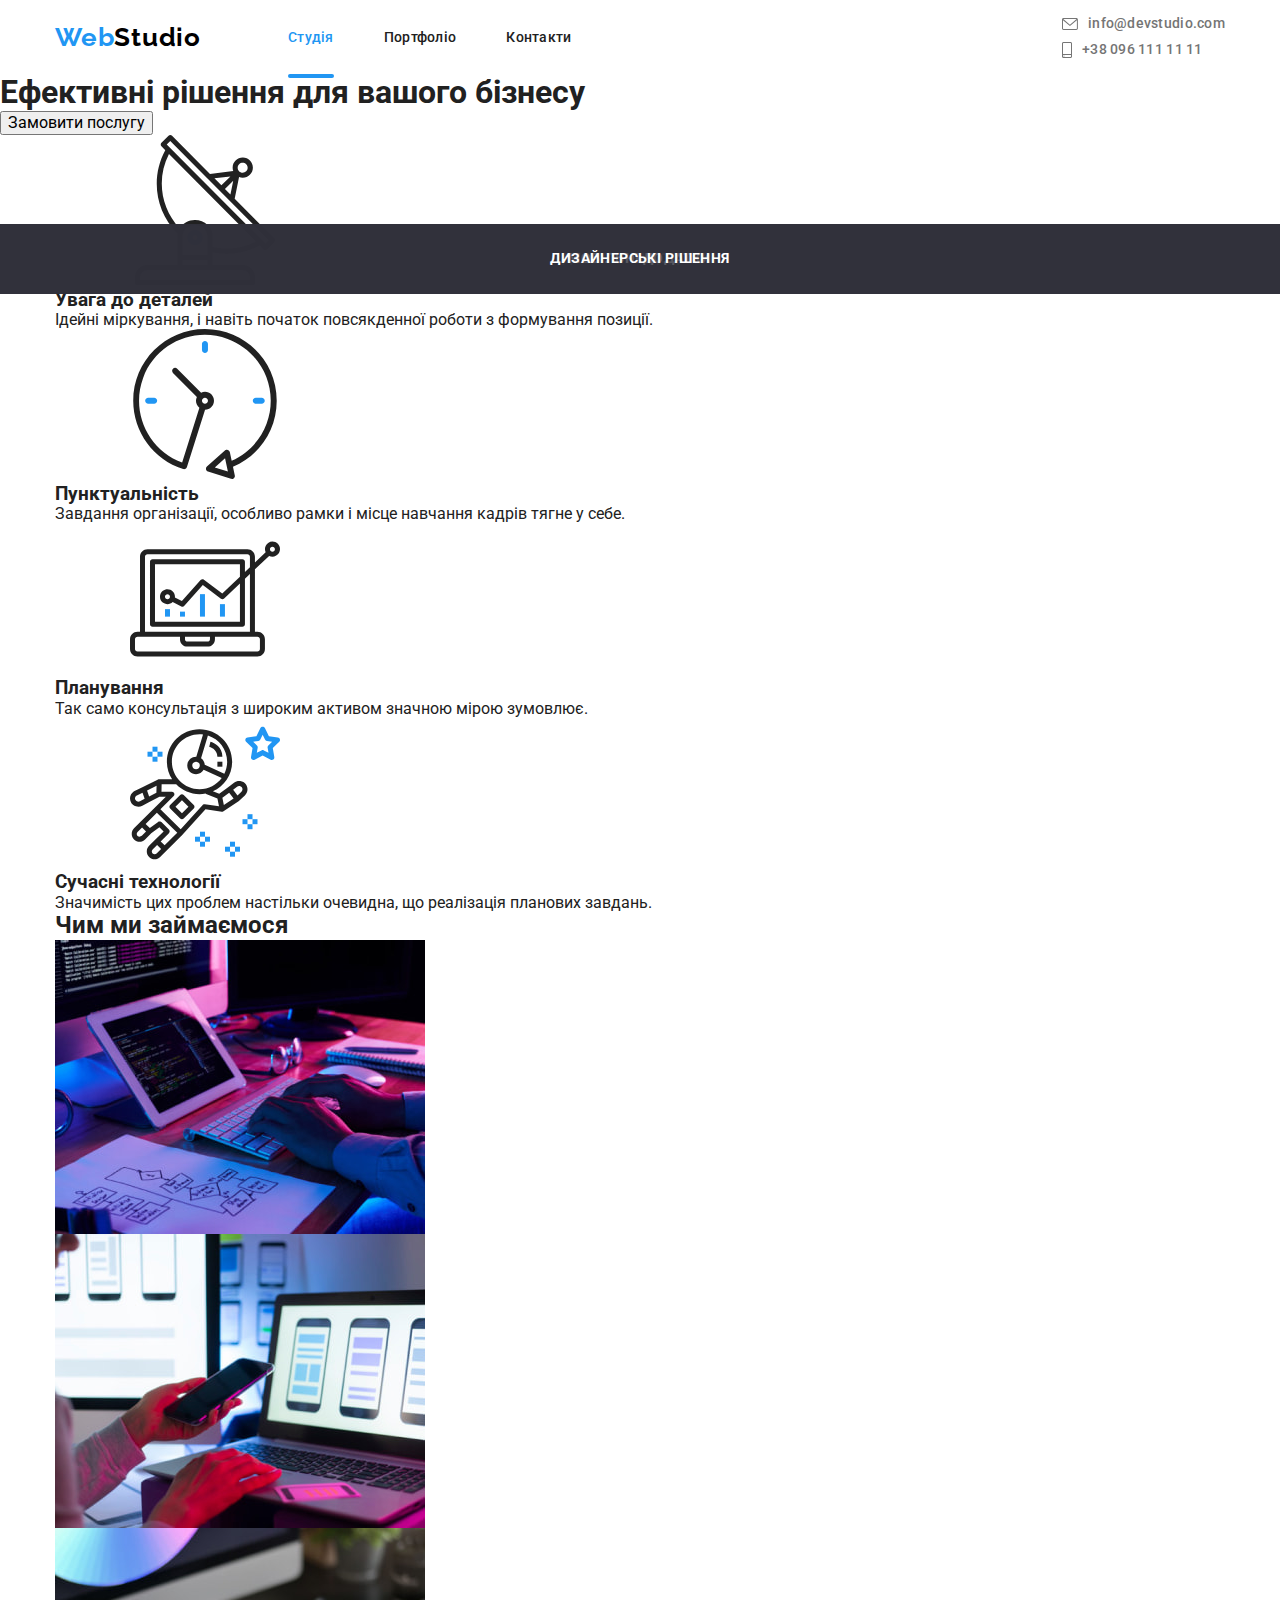
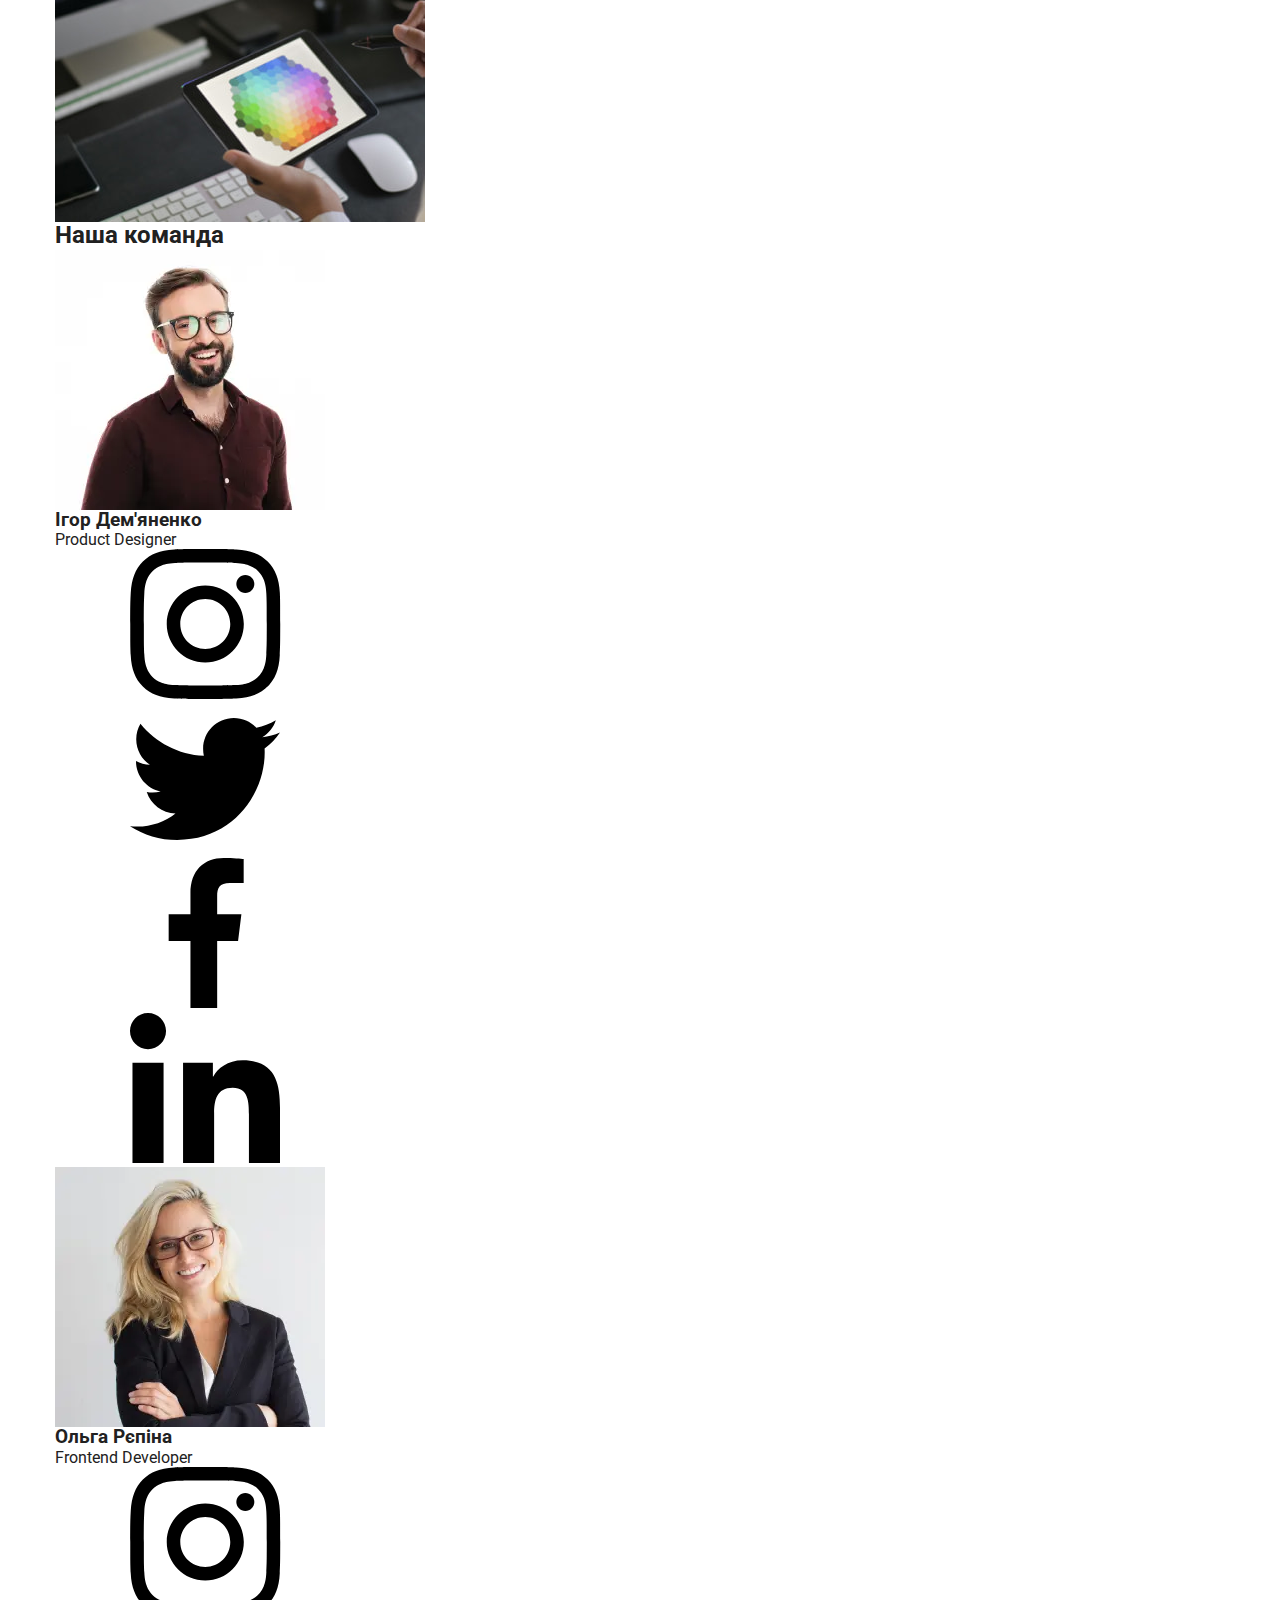
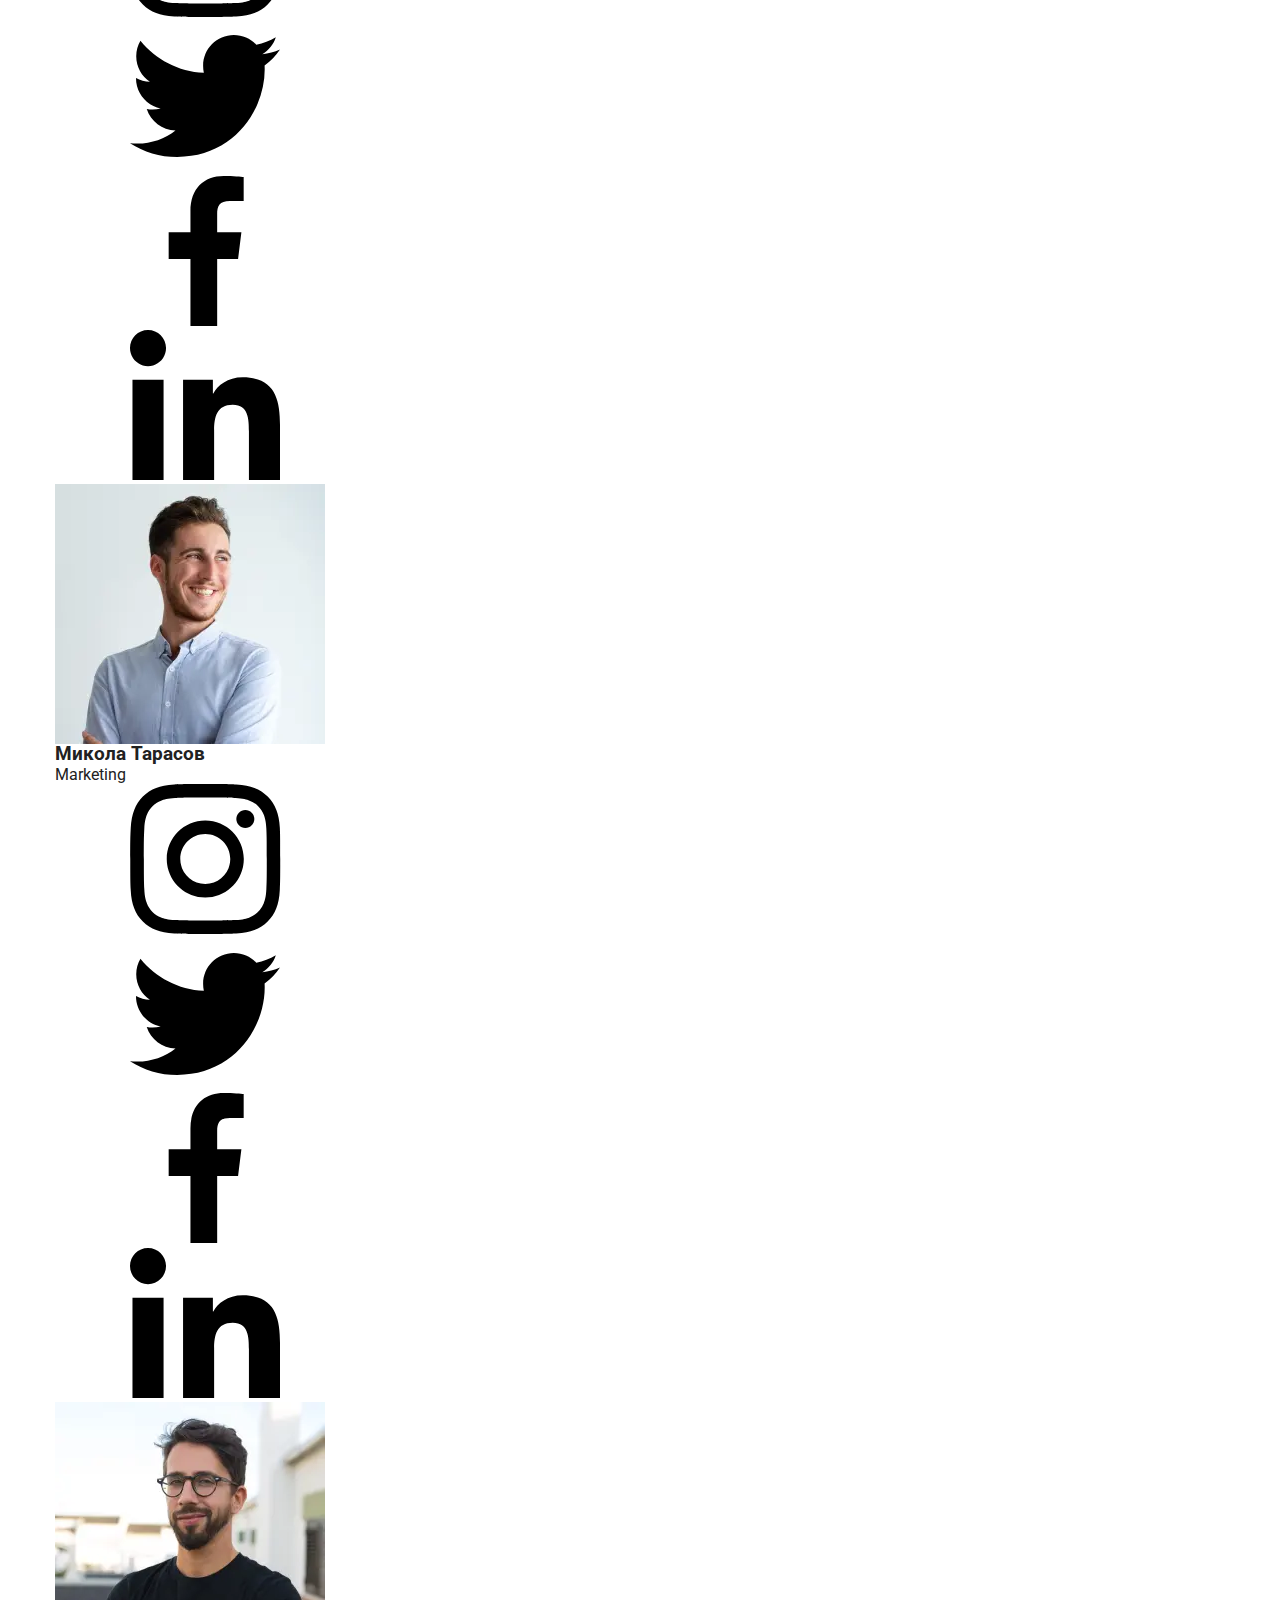
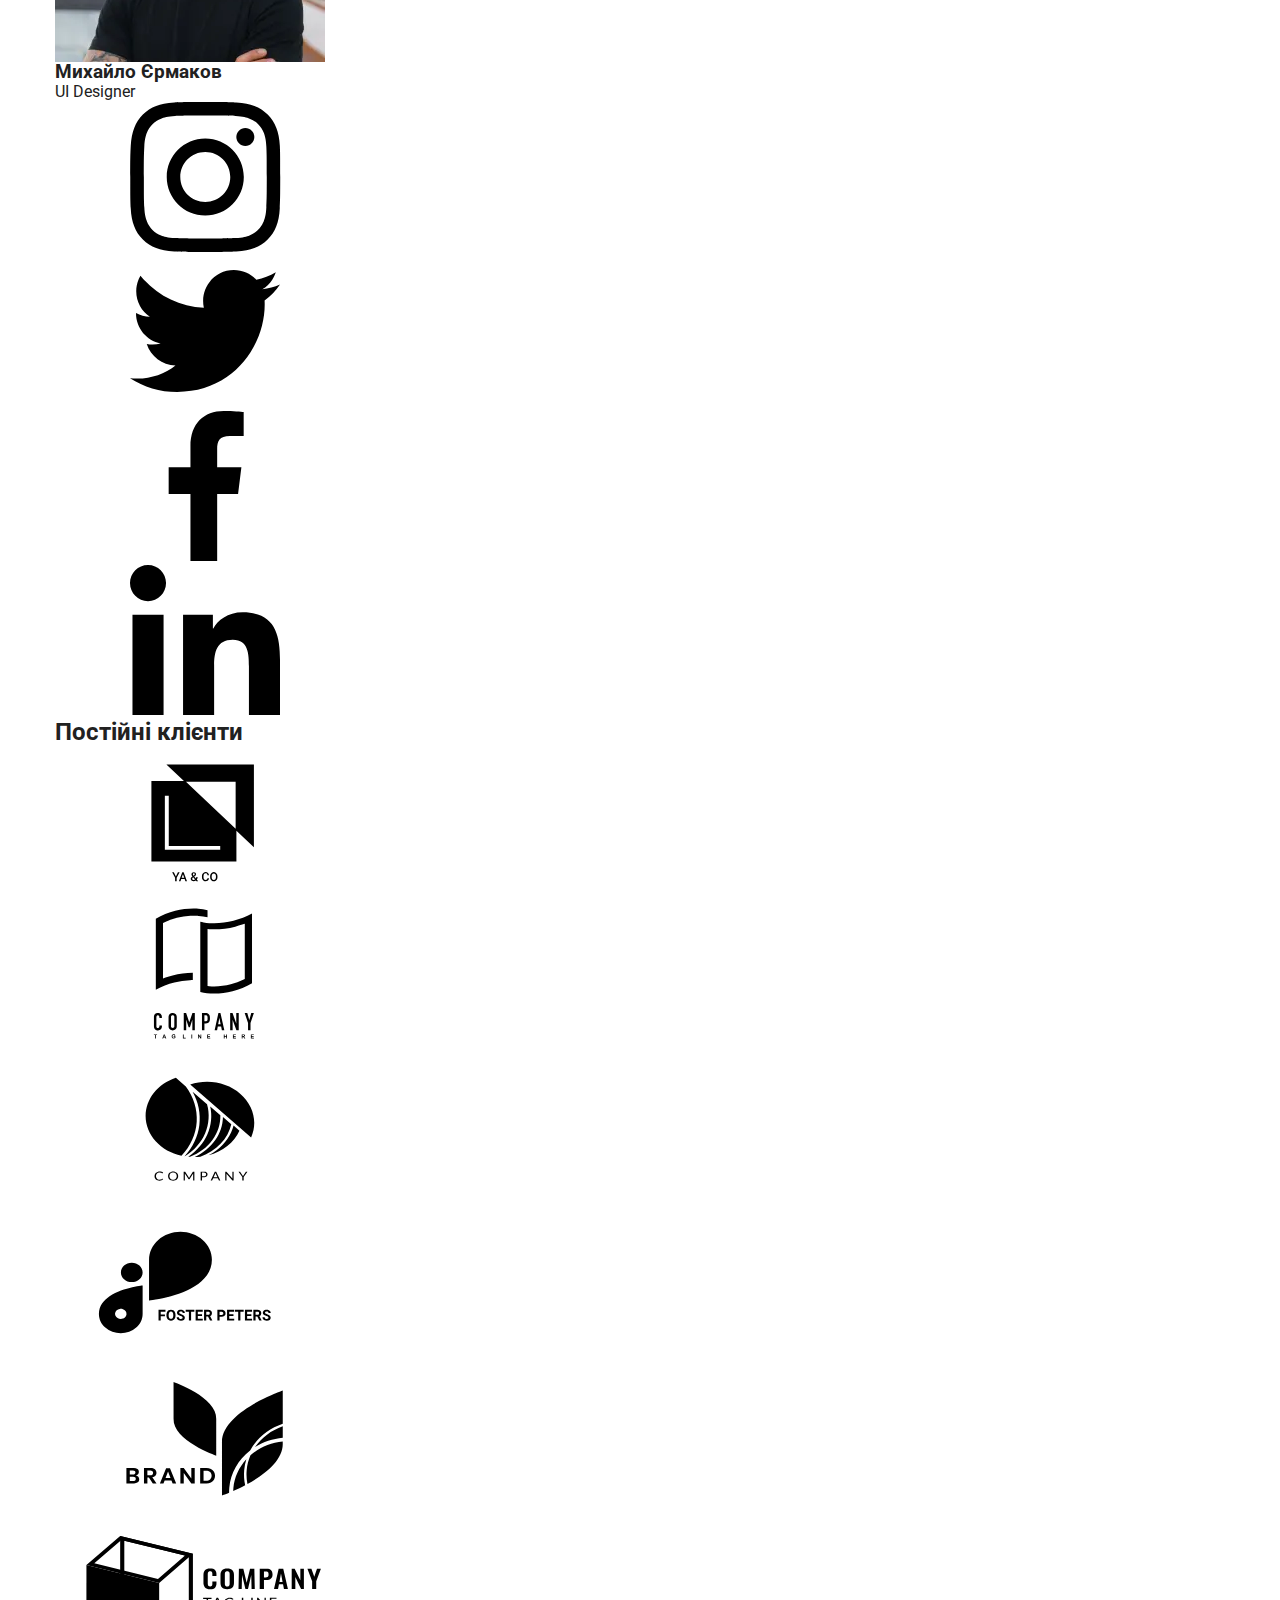
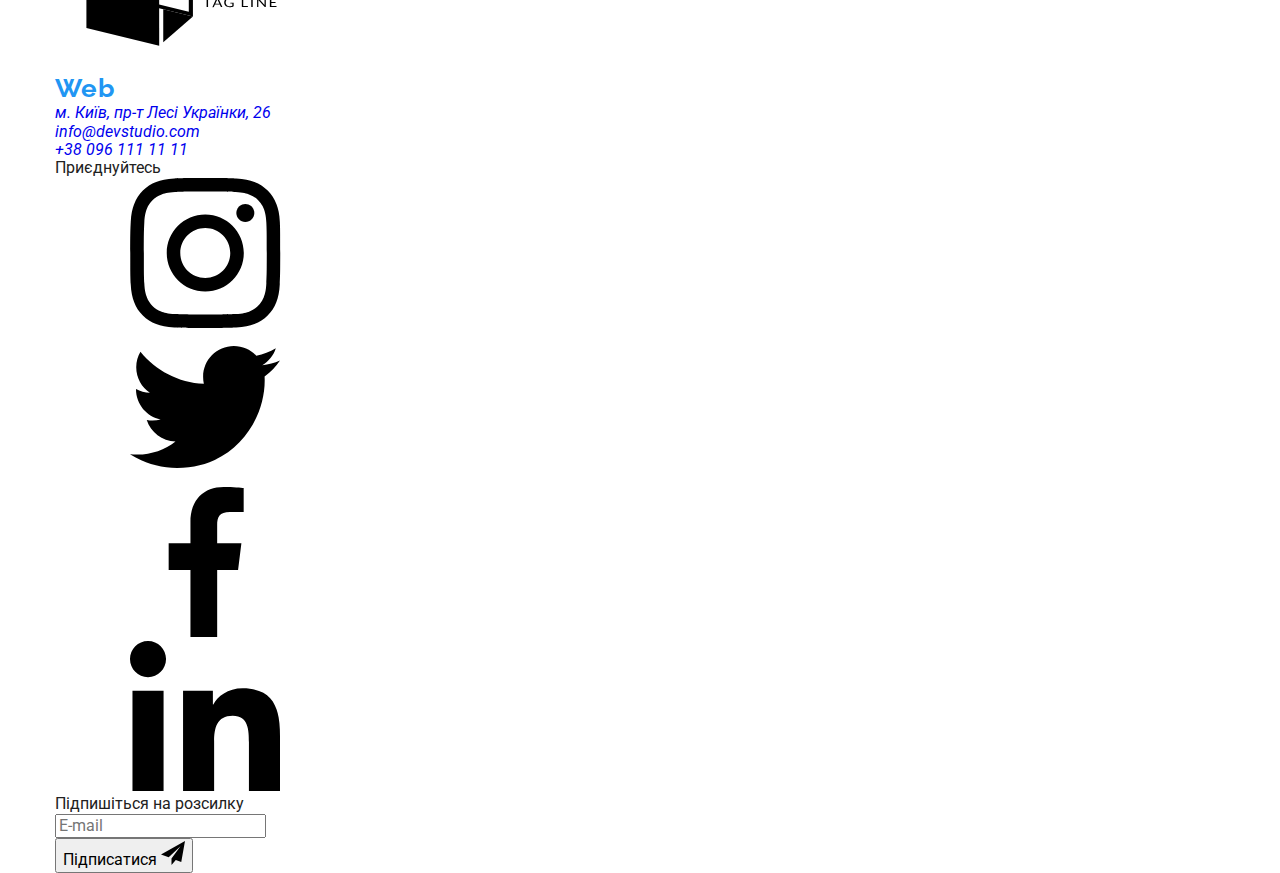
==== commit dc524eb2: "add" ====
--- a/index.html
+++ b/index.html
@@ -218,6 +218,7 @@
                     ./images/team/ID/team.tab.id@2x.webp.webp 2x
                   "
                   media="(min-width: 768px)"
+                  type="image/webp"
                 />
                 <source
                   srcset="
@@ -232,6 +233,7 @@
                     ./images/team/ID/team.mob.id@2x.webp.webp 2x
                   "
                   media="(max-width: 767px)"
+                  type="image/webp"
                 />
                 <source
                   srcset="
@@ -302,6 +304,7 @@
                     ./images/team/OR/team.tab.or@2x.webp.webp 2x
                   "
                   media="(min-width: 768px)"
+                  type="image/webp"
                 />
                 <source
                   srcset="
@@ -316,6 +319,7 @@
                     ./images/team/OR/team.mob.or@2x.webp.webp 2x
                   "
                   media="(max-width: 767px)"
+                  type="image/webp"
                 />
                 <source
                   srcset="
@@ -386,6 +390,7 @@
                     ./images/team/MT/team.tab.mt@2x.webp.webp 2x
                   "
                   media="(min-width: 768px)"
+                  type="image/webp"
                 />
                 <source
                   srcset="
@@ -400,6 +405,7 @@
                     ./images/team/MT/team.mob.mt@2x.webp.webp 2x
                   "
                   media="(max-width: 767px)"
+                  type="image/webp"
                 />
                 <source
                   srcset="
@@ -470,6 +476,7 @@
                     ./images/team/ME/team.tab.me@2x.webp.webp 2x
                   "
                   media="(min-width: 768px)"
+                  type="image/webp"
                 />
                 <source
                   srcset="
@@ -484,6 +491,7 @@
                     ./images/team/ME/team.mob.me@2x.webp.webp 2x
                   "
                   media="(max-width: 767px)"
+                  type="image/webp"
                 />
                 <source
                   srcset="
--- a/css/main.min.css
+++ b/css/main.min.css
@@ -1 +1 @@
-:root{--primery-font: "Roboto", sans-serif;--secondary-font: "Raleway", sans-serif;--accent-color: #2196f3;--dark-accent-color: #212121;--grey-accent-color: #757575;--white-accent-color: #ffffff;--black-accent-color: #000000;--dark-background-accent-color: #2f303a;--blue-background-accent-color: #188ce8;--white-background-accent-color: #f5f4fa;--white-border-color: #eeeeee;--grey-second-accent-color: #afb1b8;--transition-dur-and-func: 250ms cubic-bezier(0.4, 0, 0.2, 1)}h1,h2,h3,h4,p{margin-top:0;margin-bottom:0}button{cursor:pointer}body{font-family:var(--primery-font);color:var(--dark-accent-color)}ul{margin-top:0;margin-bottom:0;padding-left:0}img{display:block}.link{text-decoration:none}.list{list-style:none}@media screen and (max-width: 767px){.section{padding-top:60px;padding-bottom:60px}}.container{padding-left:15px;padding-right:15px}@media screen and (min-width: 480px){.container{width:480px;margin-left:auto;margin-right:auto}}@media screen and (min-width: 768px){.container{width:768px}}@media screen and (min-width: 1200px){.container{width:1200px}}@media screen and (max-width: 767px){.modal-open-btn{display:block;margin-right:auto;margin-left:auto;padding:10px 24px;font-weight:700;font-size:16px;line-height:1.88;letter-spacing:.06em;color:var(--white-accent-color);background-color:var(--accent-color);box-shadow:0px 4px 4px rgba(0,0,0,.15);border-radius:4px;border:none;transition:background-color var(--transition-dur-and-func)}.modal-open-btn:hover,.modal-open-btn:focus{background-color:var(--blue-background-accent-color)}}@media screen and (max-width: 767px){.mobile-menu{position:fixed;top:0;left:0;z-index:100;width:100%;height:100%;background-color:var(--white-accent-color);opacity:0;visibility:hidden;pointer-events:none;transition:opacity 250ms ease,visibility 250ms ease}.mobile-menu__container{position:relative;padding-left:40px;padding-top:48px;padding-bottom:48px;height:100%}.mobile-menu.is-open{opacity:1;visibility:visible;pointer-events:auto}.mobile-menu__close-btn{position:absolute;top:16px;right:15px;background-color:rgba(0,0,0,0);border:0;padding:0;line-height:0}.mobile-menu__close-btn:hover,.mobile-menu__close-btn:focus{fill:var(--accent-color)}.mobile-menu__close-icon{width:40px;height:40px}.mobile-menu__list{margin-bottom:302px}.mobile-menu__list .link.current{color:var(--accent-color)}.mobile-menu__item:not(:last-child){margin-bottom:32px}.mobile-menu__link{font-family:"Roboto";font-style:normal;font-weight:500;font-size:40px;line-height:1.18;letter-spacing:.02em;color:var(--dark-accent-color)}.mobile-menu__link:hover,.mobile-menu__link:focus{color:var(--accent-color)}.mobile-menu__contact-tel{margin-bottom:32px}.mobile-menu__contact-tel-link{font-family:"Roboto";font-style:normal;font-weight:500;font-size:34px;line-height:1.18;letter-spacing:.02em;color:var(--accent-color)}.mobile-menu__contact-tel-link:hover,.mobile-menu__contact-tel-link:focus{color:var(--accent-color)}.mobile-menu__contact-mail{margin-bottom:64px}.mobile-menu__contact-mail-link{font-family:"Roboto";font-style:normal;font-weight:500;font-size:24px;line-height:1.17;letter-spacing:.02em;color:var(--grey-accent-color)}.mobile-menu__contact-mail-link:hover,.mobile-menu__contact-mail-link:focus{color:var(--accent-color)}.mobile-menu__social-list{display:flex;justify-content:flex-start;gap:10px}.mobile-menu__social-item{border-right:2px solid rgba(33,33,33,.2);padding-right:10px}.mobile-menu__social-link{font-family:"Roboto";font-style:normal;font-weight:500;font-size:18px;line-height:1.22;letter-spacing:.02em;color:var(--accent-color)}.mobile-menu__social-link:hover,.mobile-menu__social-link:focus{color:var(--accent-color)}}@media screen and (min-width: 767px){.mobile-menu{display:none}}@media screen and (max-width: 767px){.title{margin-bottom:30px;font-weight:700;font-size:28px;line-height:1.18;text-align:center;letter-spacing:.03em}}.page-logo{font-family:"Raleway";font-style:normal;font-weight:700;font-size:26px;line-height:1.19;letter-spacing:.03em;color:var(--accent-color)}.logo-studio{color:var(--black-accent-color)}.footer__logo{color:var(--white-accent-color)}.visually-hidden{position:absolute;width:1px;height:1px;margin:-1px;padding:0;overflow:hidden;border:0;clip:rect(0 0 0 0)}@media screen and (max-width: 767px){.list-item{display:flex;flex-direction:column;gap:30px}}.backdrop{position:fixed;top:0;left:0;z-index:100;width:100%;height:100%;background-color:rgba(0,0,0,.5);transition:opacity 250ms ease,visibility 250ms ease}.backdrop.is-hidden{visibility:hidden;opacity:0;pointer-events:none}.modal{position:absolute;top:50%;left:50%;transform:translate(-50%, -50%);width:528px;height:581px;background-color:var(--white-accent-color);padding:40px}.modal-close-btn{position:absolute;top:8px;right:8px;display:flex;align-items:center;justify-content:center;width:30px;height:30px;border-radius:50%;background-color:var(--white-accent-color);border:1px solid rgba(0,0,0,.1);padding:0px}.modal-close-btn:hover,.modal-close-btn:focus{fill:var(--accent-color)}.modal-form-title{font-weight:700;font-size:20px;line-height:1.15;text-align:center;letter-spacing:.03em;color:#212121;margin-bottom:12px}.modal-form{display:flex;flex-direction:column}.modal-form-field{margin-bottom:10px}.modal-form-field-textarea{margin-bottom:20px}.modal-form-field-desc{display:block;font-size:12px;line-height:1.17;letter-spacing:.01em;color:var(--grey-accent-color);margin-bottom:4px}.modal-form-input-wrapper{position:relative;display:block}.modal-form-input{width:100%;height:40px;border:1px solid rgba(33,33,33,.2);border-radius:4px;padding-left:42px;transition:border-color var(--transition-dur-and-func)}.modal-form-input:focus{outline:none;border-color:var(--accent-color)}.modal-form-input-icon{display:block;position:absolute;top:50%;left:12px;transform:translateY(-50%);fill:var(--dark-accent-color);transition:fill var(--transition-dur-and-func)}.modal-form-input:focus+.modal-form-input-icon{fill:var(--accent-color)}.modal-form-message{width:100%;height:120px;border:1px solid rgba(33,33,33,.2);border-radius:4px;padding:12px 16px;resize:none;transition:border-color var(--transition-dur-and-func)}.modal-form-message::placeholder{font-size:12px;line-height:1.17;letter-spacing:.01em;color:rgba(117,117,117,.5)}.modal-form-message:focus{outline:none;border-color:var(--accent-color)}.modal-form-check-field{display:flex;align-items:center;justify-content:center;font-size:14px;line-height:1.71;letter-spacing:.03em;color:var(--grey-accent-color);margin-bottom:30px}.modal-form-check{position:absolute;appearance:none}.modal-form-own-checkbox{width:16px;height:15px;border-radius:2px;border:2px solid var(--dark-accent-color);cursor:pointer;margin-right:7px}.modal-form-check:checked+.modal-form-own-checkbox{background-color:var(--accent-color);border:none}.modal-form-checkbox-icon{display:none}.modal-form-check:checked+.modal-form-own-checkbox .modal-form-checkbox-icon{display:block;fill:#fff}.modal-form-agreement{color:var(--accent-color)}.modal-form-submit{display:block;margin-right:auto;margin-left:auto;padding:10px 52px;font-weight:700;font-size:16px;line-height:1.88;letter-spacing:.06em;color:var(--white-accent-color);background-color:var(--accent-color);box-shadow:0px 4px 4px rgba(0,0,0,.15);border-radius:4px;border:none;transition:background-color var(--transition-dur-and-func)}.modal-form-submit:hover,.modal-form-submit:focus{background-color:var(--blue-background-accent-color)}.overlay{position:absolute;top:0;left:0;height:100%;width:100%;overflow:auto;transform:translateY(100%);transition:transform var(--transition-dur-and-func);background:rgba(33,150,243,.9);color:var(--white-accent-color);font-size:18px;line-height:28px;letter-spacing:.03em;padding:63px 24px}.card-link:hover .overlay,.card-link:focus .overlay{transform:translateY(0%)}.specialization__overlay{position:absolute;top:224px;left:0;height:70px;width:100%;background-color:rgba(47,48,58,.8);color:var(--white-accent-color);text-transform:uppercase;font-weight:700;font-size:14px;line-height:1.14;letter-spacing:.03em;display:flex;align-items:center;justify-content:center}@media screen and (max-width: 767px){.footer-modal{display:flex;flex-direction:column;flex-wrap:wrap;text-align:center}.footer-modal-form-title{font-weight:700;font-size:14px;line-height:1.14;letter-spacing:.03em;text-transform:uppercase;color:var(--white-accent-color);margin-bottom:20px}.footer-modal-form-input{width:100%;height:50px;padding-left:16px;color:var(--white-accent-color);background:none;border:1px solid rgba(255,255,255,.3);filter:drop-shadow(0px 4px 4px rgba(0, 0, 0, 0.15));border-radius:4px;transition:border-color var(--transition-dur-and-func);margin-bottom:20px}.footer-modal-form-input::placeholder{font-size:16px;line-height:1.25;letter-spacing:.03em;color:rgba(255,255,255,.6)}.footer-modal-form-input:focus{outline:none;border-color:var(--accent-color)}.footer-modal-form-submit{display:flex;column-gap:10px;justify-content:center;align-items:center;padding:0;width:200px;height:50px;box-shadow:0px 4px 4px rgba(0,0,0,.15);border-radius:4px;border:none;font-weight:700;font-size:16px;line-height:1.88;letter-spacing:.06em;color:var(--white-accent-color);background-color:var(--accent-color);transition:background-color var(--transition-dur-and-func)}.footer-modal-form-submit:hover,.footer-modal-form-submit:focus{background-color:var(--blue-background-accent-color)}.footer-modal-form-input-icon{fill:var(--white-accent-color)}.footer-modal-form-input-wrapper{display:flex;justify-content:center}}@media screen and (max-width: 767px){.menu{display:none}.menu-list-contact{display:none}.page-header__button{line-height:0;border:none;background-color:rgba(0,0,0,0);padding:0}.page-header__button-icon{width:40px;height:40px}}.page-header{padding-top:21px;padding-bottom:21px}.page-header__container{display:flex;align-items:center;justify-content:space-between}@media screen and (min-width: 768px){.page-header__button{display:none}.page-navigation{display:flex;align-items:center}.logo{margin-right:87px}.menu{display:flex;column-gap:50px}.menu-list-contact{margin-left:auto}.menu .link.current{color:var(--accent-color)}.menu__link{position:relative;padding-bottom:32px;padding-top:32px;font-weight:500;font-size:14px;line-height:1.14;letter-spacing:.02em;color:var(--dark-accent-color);transition:color var(--transition-dur-and-func)}.menu__link:hover,.menu__link:focus{color:var(--accent-color)}.current::after{position:absolute;display:block;content:"";left:0;bottom:-1px;width:100%;height:4px;background-color:var(--accent-color);border-radius:2px}.icon-smartphone{width:10px;height:16px;margin-right:10px;fill:currentColor}.envelope-image{width:16px;height:12px;margin-right:10px;fill:currentColor}.contact-mail{display:flex;align-items:center;font-weight:500;font-size:14px;line-height:1.14;letter-spacing:.02em;color:var(--grey-accent-color);margin-bottom:10px;transition:color var(--transition-dur-and-func)}.contact-mail:hover,.contact-mail:focus{color:var(--accent-color)}.contact-phone-number{display:flex;align-items:center;font-weight:500;font-size:14px;line-height:1.14;letter-spacing:.02em;color:var(--grey-accent-color);transition:color var(--transition-dur-and-func)}.contact-phone-number:hover,.contact-phone-number:focus{color:var(--accent-color)}}@media screen and (max-width: 767px){.container-hero{max-width:480px;height:400px;margin-left:auto;margin-right:auto;padding-top:118px;padding-bottom:118px;background-color:#c4c4c4;background-image:linear-gradient(rgba(47, 48, 58, 0.4), rgba(47, 48, 58, 0.4)),url(/images/hero-background/Header.mob.img.jpg);background-repeat:no-repeat;background-size:cover;background-position:center}.container-hero__title{display:block;text-align:center;margin-right:auto;margin-left:auto;margin-bottom:30px;width:100%;font-weight:900;font-size:26px;line-height:1.62;letter-spacing:.06em;text-transform:uppercase;color:var(--white-accent-color)}}@media screen and (min-device-picel-ratio: 2)and (max-width: 767px),screen and (min-resolution: 192dpi)and (max-width: 767px),screen and (min-resolution: 2dppx)and (max-width: 767px){.container-hero{background-image:linear-gradient(rgba(47, 48, 58, 0.4), rgba(47, 48, 58, 0.4)),url(/images/hero-background/Header.mob@2x.img.jpg)}}@media screen and (max-width: 767px){.advantages-list__link{display:flex;justify-content:center;align-items:center;width:100%;height:120px;background:var(--white-background-accent-color);border-radius:4px;margin-bottom:30px;cursor:unset}.advantages-list__icon{width:70px;height:70px}.advantages-list__title{font-weight:700;font-size:14px;line-height:1.14;letter-spacing:.03em;text-transform:uppercase;margin-bottom:10px;text-align:center}.advantages-list__description{font-size:14px;line-height:1.71;letter-spacing:.03em;margin-bottom:30px;color:var(--grey-accent-color)}.advantages-list__description-last{margin-bottom:0}}@media screen and (max-width: 767px){.specialization{display:none}}@media screen and (max-width: 767px){.team{background-color:var(--white-background-accent-color)}.team__item{background:var(--white-accent-color);box-shadow:0px 1px 3px rgba(0,0,0,.12),0px 1px 1px rgba(0,0,0,.14),0px 2px 1px rgba(0,0,0,.2);border-radius:0px 0px 4px 4px;display:flex;flex-direction:column;align-items:center}.team__img{margin-bottom:30px;width:100%}.team__title{font-weight:500;font-size:16px;line-height:1.19;text-align:center;letter-spacing:.03em;margin-bottom:10px}.team__description{font-size:16px;line-height:1.19;text-align:center;letter-spacing:.03em;margin-bottom:16px;color:var(--grey-accent-color)}.team__social-list{display:flex;justify-content:center;column-gap:10px;margin-bottom:30px}.team__social-list-link{display:flex;justify-content:center;align-items:center;width:44px;height:44px;border-radius:50px;transition:background-color var(--transition-dur-and-func)}.team__social-list-link:hover,.team__social-list-link:focus{background-color:var(--accent-color)}.team__social-list-icon{width:20px;height:20px;fill:var(--grey-second-accent-color);transition:fill var(--transition-dur-and-func)}.team__social-list-link:hover .team__social-list-icon,.team__social-list-link:focus .team__social-list-icon{fill:var(--white-accent-color)}}@media screen and (max-width: 767px){.customers__list-link{display:flex;justify-content:center;align-items:center;width:170px;height:92px;border:1px solid var(--grey-second-accent-color);border-radius:4px;transition:border var(--transition-dur-and-func)}.customers__list-link:hover,.customers__list-link:focus{border:1px solid var(--accent-color);border-radius:4px}.customers__list-icon{width:106px;height:60px;fill:var(--grey-second-accent-color);transition:fill var(--transition-dur-and-func)}.customers__list-link:hover .customers__list-icon,.customers__list-link:focus .customers__list-icon{fill:var(--accent-color)}.customers__list-item{display:flex;flex-wrap:wrap;justify-content:center;gap:30px}}@media screen and (max-width: 767px){.footer{padding-top:60px;padding-bottom:60px;background:var(--dark-background-accent-color)}.footer__page-logo{text-align:center;margin-bottom:20px}.footer-address{display:flex;flex-direction:column;margin-bottom:60px}.footer__address-link{font-style:normal;font-size:14px;line-height:1.7;letter-spacing:.03em;color:var(--white-accent-color)}.footer__address-item{display:flex;justify-content:center}.footer__address-item:not(:last-child){margin-bottom:8px}.footer__address-contact{font-style:normal;font-size:14px;line-height:1.7;letter-spacing:.03em;color:rgba(255,255,255,.6);transition:color var(--transition-dur-and-func)}.footer__address-contact:hover,.footer__address-contact:focus{color:var(--accent-color)}.footer__title{font-weight:700;font-size:14px;letter-spacing:.03em;text-transform:uppercase;color:var(--white-accent-color);margin-bottom:20px;text-align:center}.footer__social-list{display:flex;justify-content:center;gap:10px;margin-bottom:60px}.footer__social-list-link{display:flex;justify-content:center;align-items:center;width:44px;height:44px;border-radius:50px;background:rgba(255,255,255,.1);transition:background-color var(--transition-dur-and-func)}.footer__social-list-link:hover,.footer__social-list-link:focus{background-color:var(--accent-color)}.footer__social-list-icon{width:20px;height:20px;fill:var(--white-accent-color)}}.portfolio-menu{display:flex;column-gap:8px;margin-bottom:50px;justify-content:center}.portfolio-list{display:flex;flex-wrap:wrap;gap:30px}.portfolio-card{flex-basis:calc((100% - 60px)/3)}.card-link:hover,.card-link:focus{display:block;box-shadow:0px 1px 1px rgba(0,0,0,.12),0px 4px 4px rgba(0,0,0,.06),1px 4px 6px rgba(0,0,0,.16)}.portfolio-img-item{font-weight:700;font-size:18px;line-height:2;letter-spacing:.06em;color:var(--dark-accent-color);margin-bottom:4px}.portfolio-img-name{font-size:16px;line-height:1.88;letter-spacing:.03em;color:var(--grey-accent-color)}.portfolio-list-img-wrapper{position:relative;overflow:hidden}.text-border{padding:20px 24px;border:1px solid var(--white-border-color);border-top:none}/*# sourceMappingURL=main.min.css.map */+:root{--primery-font: "Roboto", sans-serif;--secondary-font: "Raleway", sans-serif;--accent-color: #2196f3;--dark-accent-color: #212121;--grey-accent-color: #757575;--white-accent-color: #ffffff;--black-accent-color: #000000;--dark-background-accent-color: #2f303a;--blue-background-accent-color: #188ce8;--white-background-accent-color: #f5f4fa;--white-border-color: #eeeeee;--grey-second-accent-color: #afb1b8;--transition-dur-and-func: 250ms cubic-bezier(0.4, 0, 0.2, 1)}h1,h2,h3,h4,p{margin-top:0;margin-bottom:0}button{cursor:pointer}body{font-family:var(--primery-font);color:var(--dark-accent-color)}ul{margin-top:0;margin-bottom:0;padding-left:0}img{display:block}.link{text-decoration:none}.list{list-style:none}@media screen and (max-width: 767px){.section{padding-top:60px;padding-bottom:60px}}.container{padding-left:15px;padding-right:15px}@media screen and (min-width: 480px){.container{width:480px;margin-left:auto;margin-right:auto}}@media screen and (min-width: 768px){.container{width:768px}}@media screen and (min-width: 1200px){.container{width:1200px}}@media screen and (max-width: 767px){.modal-open-btn{display:block;margin-right:auto;margin-left:auto;padding:10px 24px;font-weight:700;font-size:16px;line-height:1.88;letter-spacing:.06em;color:var(--white-accent-color);background-color:var(--accent-color);box-shadow:0px 4px 4px rgba(0,0,0,.15);border-radius:4px;border:none;transition:background-color var(--transition-dur-and-func)}.modal-open-btn:hover,.modal-open-btn:focus{background-color:var(--blue-background-accent-color)}}@media screen and (max-width: 767px){.mobile-menu{position:fixed;top:0;left:0;z-index:100;width:100%;height:100%;background-color:var(--white-accent-color);opacity:0;visibility:hidden;pointer-events:none;transition:opacity 250ms ease,visibility 250ms ease}.mobile-menu__container{position:relative;padding-left:40px;padding-top:48px;padding-bottom:48px;height:100%}.mobile-menu.is-open{opacity:1;visibility:visible;pointer-events:auto}.mobile-menu__close-btn{position:absolute;top:16px;right:15px;background-color:rgba(0,0,0,0);border:0;padding:0;line-height:0}.mobile-menu__close-btn:hover,.mobile-menu__close-btn:focus{fill:var(--accent-color)}.mobile-menu__close-icon{width:40px;height:40px}.mobile-menu__list{margin-bottom:302px}.mobile-menu__list .link.current{color:var(--accent-color)}.mobile-menu__item:not(:last-child){margin-bottom:32px}.mobile-menu__link{font-family:"Roboto";font-style:normal;font-weight:500;font-size:40px;line-height:1.18;letter-spacing:.02em;color:var(--dark-accent-color)}.mobile-menu__link:hover,.mobile-menu__link:focus{color:var(--accent-color)}.mobile-menu__contact-tel{margin-bottom:32px}.mobile-menu__contact-tel-link{font-family:"Roboto";font-style:normal;font-weight:500;font-size:34px;line-height:1.18;letter-spacing:.02em;color:var(--accent-color)}.mobile-menu__contact-tel-link:hover,.mobile-menu__contact-tel-link:focus{color:var(--accent-color)}.mobile-menu__contact-mail{margin-bottom:64px}.mobile-menu__contact-mail-link{font-family:"Roboto";font-style:normal;font-weight:500;font-size:24px;line-height:1.17;letter-spacing:.02em;color:var(--grey-accent-color)}.mobile-menu__contact-mail-link:hover,.mobile-menu__contact-mail-link:focus{color:var(--accent-color)}.mobile-menu__social-list{display:flex;justify-content:flex-start;gap:10px}.mobile-menu__social-item{border-right:2px solid rgba(33,33,33,.2);padding-right:10px}.mobile-menu__social-link{font-family:"Roboto";font-style:normal;font-weight:500;font-size:18px;line-height:1.22;letter-spacing:.02em;color:var(--accent-color)}.mobile-menu__social-link:hover,.mobile-menu__social-link:focus{color:var(--accent-color)}}@media screen and (min-width: 767px){.mobile-menu{display:none}}@media screen and (max-width: 767px){.title{margin-bottom:30px;font-weight:700;font-size:28px;line-height:1.18;text-align:center;letter-spacing:.03em}}.page-logo{font-family:"Raleway";font-style:normal;font-weight:700;font-size:26px;line-height:1.19;letter-spacing:.03em;color:var(--accent-color)}.logo-studio{color:var(--black-accent-color)}.footer__logo{color:var(--white-accent-color)}.visually-hidden{position:absolute;width:1px;height:1px;margin:-1px;padding:0;overflow:hidden;border:0;clip:rect(0 0 0 0)}@media screen and (max-width: 767px){.list-item{display:flex;flex-direction:column;gap:30px}}.backdrop{position:fixed;top:0;left:0;z-index:100;width:100%;height:100%;background-color:rgba(0,0,0,.5);transition:opacity 250ms ease,visibility 250ms ease}.backdrop.is-hidden{visibility:hidden;opacity:0;pointer-events:none}.modal{position:absolute;top:50%;left:50%;transform:translate(-50%, -50%);width:528px;height:581px;background-color:var(--white-accent-color);padding:40px}.modal-close-btn{position:absolute;top:8px;right:8px;display:flex;align-items:center;justify-content:center;width:30px;height:30px;border-radius:50%;background-color:var(--white-accent-color);border:1px solid rgba(0,0,0,.1);padding:0px}.modal-close-btn:hover,.modal-close-btn:focus{fill:var(--accent-color)}.modal-form-title{font-weight:700;font-size:20px;line-height:1.15;text-align:center;letter-spacing:.03em;color:#212121;margin-bottom:12px}.modal-form{display:flex;flex-direction:column}.modal-form-field{margin-bottom:10px}.modal-form-field-textarea{margin-bottom:20px}.modal-form-field-desc{display:block;font-size:12px;line-height:1.17;letter-spacing:.01em;color:var(--grey-accent-color);margin-bottom:4px}.modal-form-input-wrapper{position:relative;display:block}.modal-form-input{width:100%;height:40px;border:1px solid rgba(33,33,33,.2);border-radius:4px;padding-left:42px;transition:border-color var(--transition-dur-and-func)}.modal-form-input:focus{outline:none;border-color:var(--accent-color)}.modal-form-input-icon{display:block;position:absolute;top:50%;left:12px;transform:translateY(-50%);fill:var(--dark-accent-color);transition:fill var(--transition-dur-and-func)}.modal-form-input:focus+.modal-form-input-icon{fill:var(--accent-color)}.modal-form-message{width:100%;height:120px;border:1px solid rgba(33,33,33,.2);border-radius:4px;padding:12px 16px;resize:none;transition:border-color var(--transition-dur-and-func)}.modal-form-message::placeholder{font-size:12px;line-height:1.17;letter-spacing:.01em;color:rgba(117,117,117,.5)}.modal-form-message:focus{outline:none;border-color:var(--accent-color)}.modal-form-check-field{display:flex;align-items:center;justify-content:center;font-size:14px;line-height:1.71;letter-spacing:.03em;color:var(--grey-accent-color);margin-bottom:30px}.modal-form-check{position:absolute;appearance:none}.modal-form-own-checkbox{width:16px;height:15px;border-radius:2px;border:2px solid var(--dark-accent-color);cursor:pointer;margin-right:7px}.modal-form-check:checked+.modal-form-own-checkbox{background-color:var(--accent-color);border:none}.modal-form-checkbox-icon{display:none}.modal-form-check:checked+.modal-form-own-checkbox .modal-form-checkbox-icon{display:block;fill:#fff}.modal-form-agreement{color:var(--accent-color)}.modal-form-submit{display:block;margin-right:auto;margin-left:auto;padding:10px 52px;font-weight:700;font-size:16px;line-height:1.88;letter-spacing:.06em;color:var(--white-accent-color);background-color:var(--accent-color);box-shadow:0px 4px 4px rgba(0,0,0,.15);border-radius:4px;border:none;transition:background-color var(--transition-dur-and-func)}.modal-form-submit:hover,.modal-form-submit:focus{background-color:var(--blue-background-accent-color)}.overlay{position:absolute;top:0;left:0;height:100%;width:100%;overflow:auto;transform:translateY(100%);transition:transform var(--transition-dur-and-func);background:rgba(33,150,243,.9);color:var(--white-accent-color);font-size:18px;line-height:28px;letter-spacing:.03em;padding:63px 24px}.card-link:hover .overlay,.card-link:focus .overlay{transform:translateY(0%)}.specialization__overlay{position:absolute;top:224px;left:0;height:70px;width:100%;background-color:rgba(47,48,58,.8);color:var(--white-accent-color);text-transform:uppercase;font-weight:700;font-size:14px;line-height:1.14;letter-spacing:.03em;display:flex;align-items:center;justify-content:center}@media screen and (max-width: 767px){.footer-modal{display:flex;flex-direction:column;flex-wrap:wrap;text-align:center}.footer-modal-form-title{font-weight:700;font-size:14px;line-height:1.14;letter-spacing:.03em;text-transform:uppercase;color:var(--white-accent-color);margin-bottom:20px}.footer-modal-form-input{width:100%;height:50px;padding-left:16px;color:var(--white-accent-color);background:none;border:1px solid rgba(255,255,255,.3);filter:drop-shadow(0px 4px 4px rgba(0, 0, 0, 0.15));border-radius:4px;transition:border-color var(--transition-dur-and-func);margin-bottom:20px}.footer-modal-form-input::placeholder{font-size:16px;line-height:1.25;letter-spacing:.03em;color:rgba(255,255,255,.6)}.footer-modal-form-input:focus{outline:none;border-color:var(--accent-color)}.footer-modal-form-submit{display:flex;column-gap:10px;justify-content:center;align-items:center;padding:0;width:200px;height:50px;box-shadow:0px 4px 4px rgba(0,0,0,.15);border-radius:4px;border:none;font-weight:700;font-size:16px;line-height:1.88;letter-spacing:.06em;color:var(--white-accent-color);background-color:var(--accent-color);transition:background-color var(--transition-dur-and-func)}.footer-modal-form-submit:hover,.footer-modal-form-submit:focus{background-color:var(--blue-background-accent-color)}.footer-modal-form-input-icon{fill:var(--white-accent-color)}.footer-modal-form-input-wrapper{display:flex;justify-content:center}}@media screen and (max-width: 767px){.menu{display:none}.menu-list-contact{display:none}.page-header__button{line-height:0;border:none;background-color:rgba(0,0,0,0);padding:0}.page-header__button-icon{width:40px;height:40px}}.page-header{padding-top:16px;padding-bottom:16px}.page-header__container{display:flex;align-items:center;justify-content:space-between}@media screen and (min-width: 768px){.page-header__button{display:none}.page-navigation{display:flex;align-items:center}.logo{margin-right:87px}.menu{display:flex;column-gap:50px}.menu-list-contact{margin-left:auto}.menu .link.current{color:var(--accent-color)}.menu__link{position:relative;padding-bottom:32px;padding-top:32px;font-weight:500;font-size:14px;line-height:1.14;letter-spacing:.02em;color:var(--dark-accent-color);transition:color var(--transition-dur-and-func)}.menu__link:hover,.menu__link:focus{color:var(--accent-color)}.current::after{position:absolute;display:block;content:"";left:0;bottom:-1px;width:100%;height:4px;background-color:var(--accent-color);border-radius:2px}.icon-smartphone{width:10px;height:16px;margin-right:10px;fill:currentColor}.envelope-image{width:16px;height:12px;margin-right:10px;fill:currentColor}.contact-mail{display:flex;align-items:center;font-weight:500;font-size:14px;line-height:1.14;letter-spacing:.02em;color:var(--grey-accent-color);margin-bottom:10px;transition:color var(--transition-dur-and-func)}.contact-mail:hover,.contact-mail:focus{color:var(--accent-color)}.contact-phone-number{display:flex;align-items:center;font-weight:500;font-size:14px;line-height:1.14;letter-spacing:.02em;color:var(--grey-accent-color);transition:color var(--transition-dur-and-func)}.contact-phone-number:hover,.contact-phone-number:focus{color:var(--accent-color)}}@media screen and (max-width: 767px){.container-hero{max-width:480px;height:400px;margin-left:auto;margin-right:auto;padding-top:118px;padding-bottom:118px;background-color:#c4c4c4;background-image:linear-gradient(rgba(47, 48, 58, 0.4), rgba(47, 48, 58, 0.4)),url(/images/hero-background/Header.mob.img.jpg);background-repeat:no-repeat;background-size:cover;background-position:center}.container-hero__title{display:block;text-align:center;margin-right:auto;margin-left:auto;margin-bottom:30px;width:100%;font-weight:900;font-size:26px;line-height:1.62;letter-spacing:.06em;text-transform:uppercase;color:var(--white-accent-color)}}@media screen and (min-device-picel-ratio: 2)and (max-width: 767px),screen and (min-resolution: 192dpi)and (max-width: 767px),screen and (min-resolution: 2dppx)and (max-width: 767px){.container-hero{background-image:linear-gradient(rgba(47, 48, 58, 0.4), rgba(47, 48, 58, 0.4)),url(/images/hero-background/Header.mob@2x.img.jpg)}}@media screen and (max-width: 767px){.advantages-list__link{display:flex;justify-content:center;align-items:center;width:100%;height:120px;background:var(--white-background-accent-color);border-radius:4px;margin-bottom:30px;cursor:unset}.advantages-list__icon{width:70px;height:70px}.advantages-list__title{font-weight:700;font-size:14px;line-height:1.14;letter-spacing:.03em;text-transform:uppercase;margin-bottom:10px;text-align:center}.advantages-list__description{font-size:14px;line-height:1.71;letter-spacing:.03em;margin-bottom:30px;color:var(--grey-accent-color)}.advantages-list__description-last{margin-bottom:0}}@media screen and (max-width: 767px){.specialization{display:none}}@media screen and (max-width: 767px){.team{background-color:var(--white-background-accent-color)}.team__item{background:var(--white-accent-color);box-shadow:0px 1px 3px rgba(0,0,0,.12),0px 1px 1px rgba(0,0,0,.14),0px 2px 1px rgba(0,0,0,.2);border-radius:0px 0px 4px 4px;display:flex;flex-direction:column;align-items:center}.team__img{margin-bottom:30px;width:100%}.team__title{font-weight:500;font-size:16px;line-height:1.19;text-align:center;letter-spacing:.03em;margin-bottom:10px}.team__description{font-size:16px;line-height:1.19;text-align:center;letter-spacing:.03em;margin-bottom:16px;color:var(--grey-accent-color)}.team__social-list{display:flex;justify-content:center;column-gap:10px;margin-bottom:30px}.team__social-list-link{display:flex;justify-content:center;align-items:center;width:44px;height:44px;border-radius:50px;transition:background-color var(--transition-dur-and-func)}.team__social-list-link:hover,.team__social-list-link:focus{background-color:var(--accent-color)}.team__social-list-icon{width:20px;height:20px;fill:var(--grey-second-accent-color);transition:fill var(--transition-dur-and-func)}.team__social-list-link:hover .team__social-list-icon,.team__social-list-link:focus .team__social-list-icon{fill:var(--white-accent-color)}}@media screen and (max-width: 767px){.customers__list-link{display:flex;justify-content:center;align-items:center;width:210px;height:92px;border:1px solid var(--grey-second-accent-color);border-radius:4px;transition:border var(--transition-dur-and-func)}.customers__list-link:hover,.customers__list-link:focus{border:1px solid var(--accent-color);border-radius:4px}.customers__list-icon{width:106px;height:60px;fill:var(--grey-second-accent-color);transition:fill var(--transition-dur-and-func)}.customers__list-link:hover .customers__list-icon,.customers__list-link:focus .customers__list-icon{fill:var(--accent-color)}.customers__list-item{display:flex;flex-wrap:wrap;justify-content:center;gap:30px}}@media screen and (max-width: 767px){.footer{padding-top:60px;padding-bottom:60px;background:var(--dark-background-accent-color)}.footer__page-logo{text-align:center;margin-bottom:20px}.footer-address{display:flex;flex-direction:column;margin-bottom:60px}.footer__address-link{font-style:normal;font-size:14px;line-height:1.7;letter-spacing:.03em;color:var(--white-accent-color)}.footer__address-item{display:flex;justify-content:center}.footer__address-item:not(:last-child){margin-bottom:8px}.footer__address-contact{font-style:normal;font-size:14px;line-height:1.7;letter-spacing:.03em;color:rgba(255,255,255,.6);transition:color var(--transition-dur-and-func)}.footer__address-contact:hover,.footer__address-contact:focus{color:var(--accent-color)}.footer__title{font-weight:700;font-size:14px;letter-spacing:.03em;text-transform:uppercase;color:var(--white-accent-color);margin-bottom:20px;text-align:center}.footer__social-list{display:flex;justify-content:center;gap:10px;margin-bottom:60px}.footer__social-list-link{display:flex;justify-content:center;align-items:center;width:44px;height:44px;border-radius:50px;background:rgba(255,255,255,.1);transition:background-color var(--transition-dur-and-func)}.footer__social-list-link:hover,.footer__social-list-link:focus{background-color:var(--accent-color)}.footer__social-list-icon{width:20px;height:20px;fill:var(--white-accent-color)}}@media screen and (max-width: 767px){.portfolio-menu{display:flex;margin-bottom:40px;flex-wrap:wrap;column-gap:8px;row-gap:15px;width:326px}.border-btn{padding:6px 22px}.first-btn{padding:6px 25px}.portfolio-open-btn{font-weight:500;font-size:16px;line-height:1.6;background:var(--white-background-accent-color);color:var(--dark-accent-color);border-radius:4px;border:none;transition:background-color var(--transition-dur-and-func),color var(--transition-dur-and-func)}.portfolio-open-btn:hover,.portfolio-open-btn:focus{background-color:var(--accent-color);color:var(--white-accent-color)}}.portfolio-list{display:flex;flex-wrap:wrap;gap:30px}.portfolio-card{flex-basis:calc((100% - 60px)/3)}.card-link:hover,.card-link:focus{display:block;box-shadow:0px 1px 1px rgba(0,0,0,.12),0px 4px 4px rgba(0,0,0,.06),1px 4px 6px rgba(0,0,0,.16)}.portfolio-img-item{font-weight:700;font-size:18px;line-height:2;letter-spacing:.06em;color:var(--dark-accent-color);margin-bottom:4px}.portfolio-img-name{font-size:16px;line-height:1.88;letter-spacing:.03em;color:var(--grey-accent-color)}.portfolio-list-img-wrapper{position:relative;overflow:hidden}.text-border{padding:20px 24px;border:1px solid var(--white-border-color);border-top:none}/*# sourceMappingURL=main.min.css.map */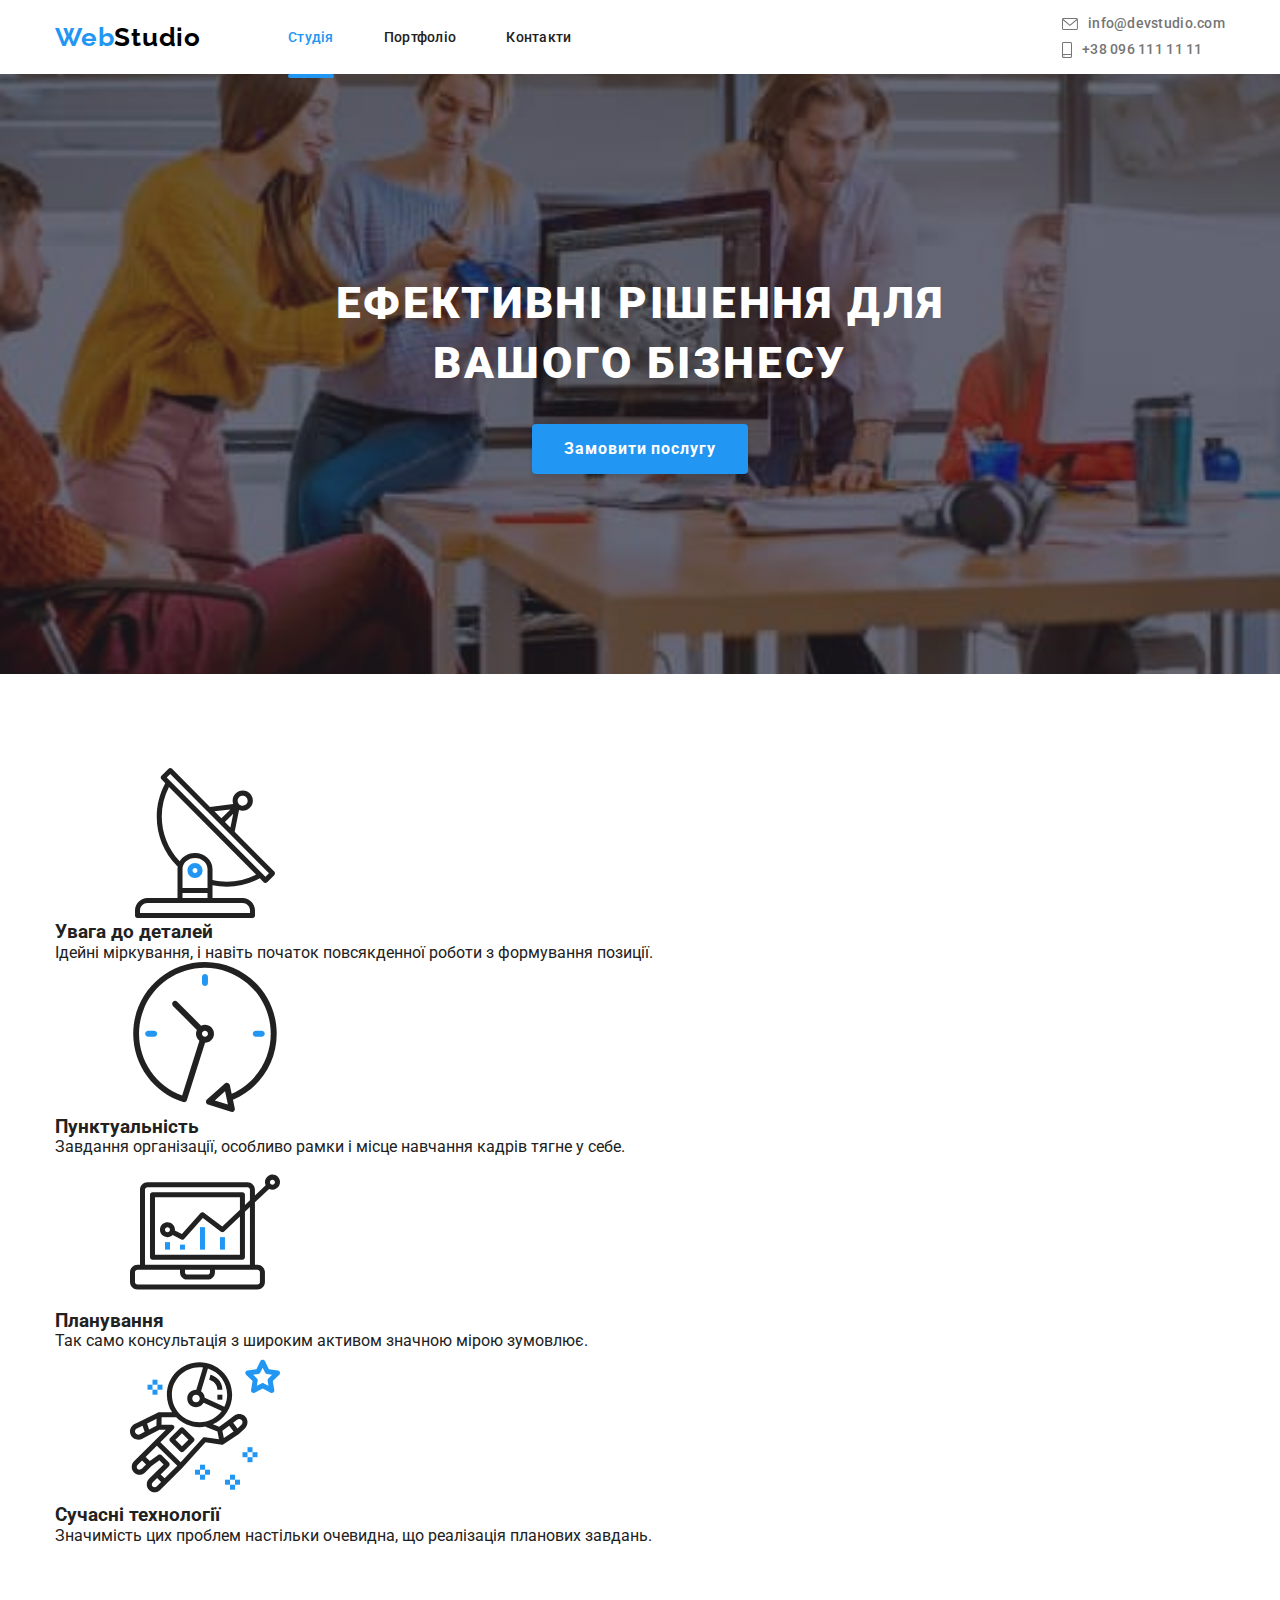
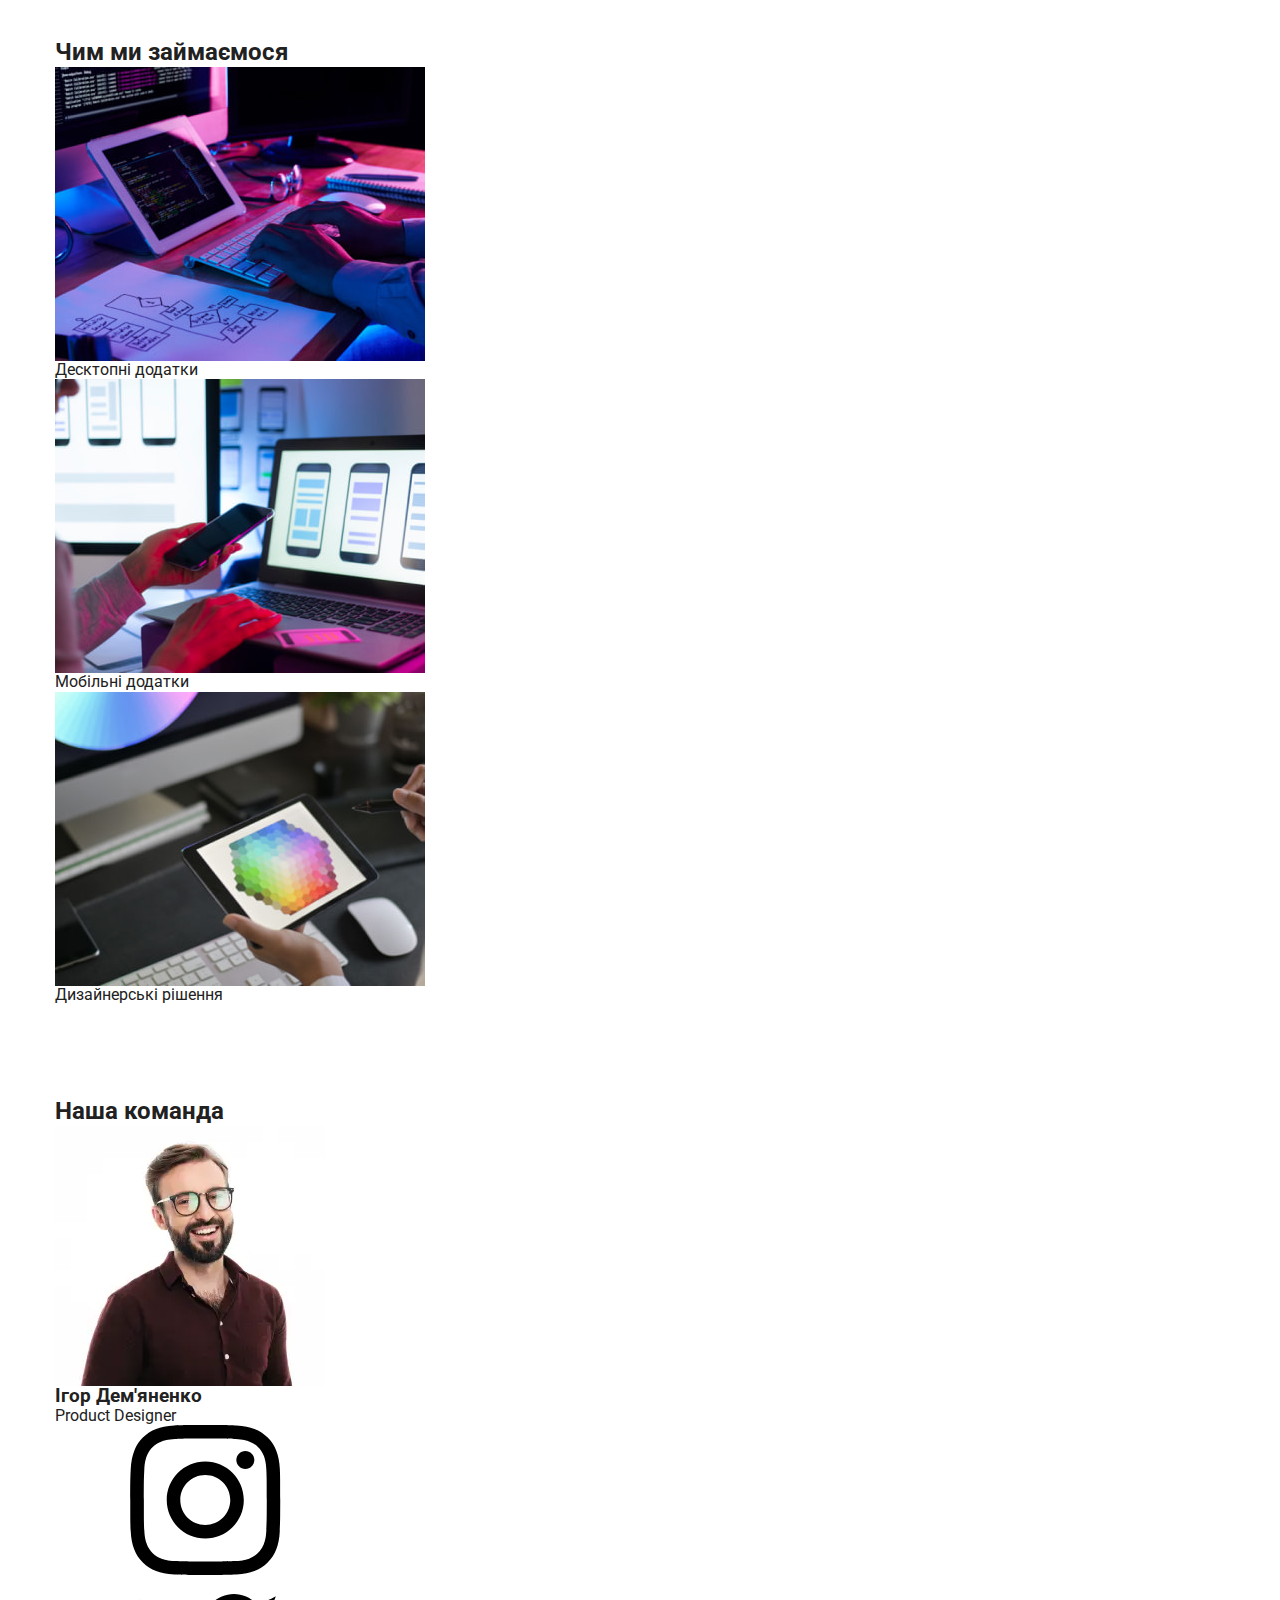
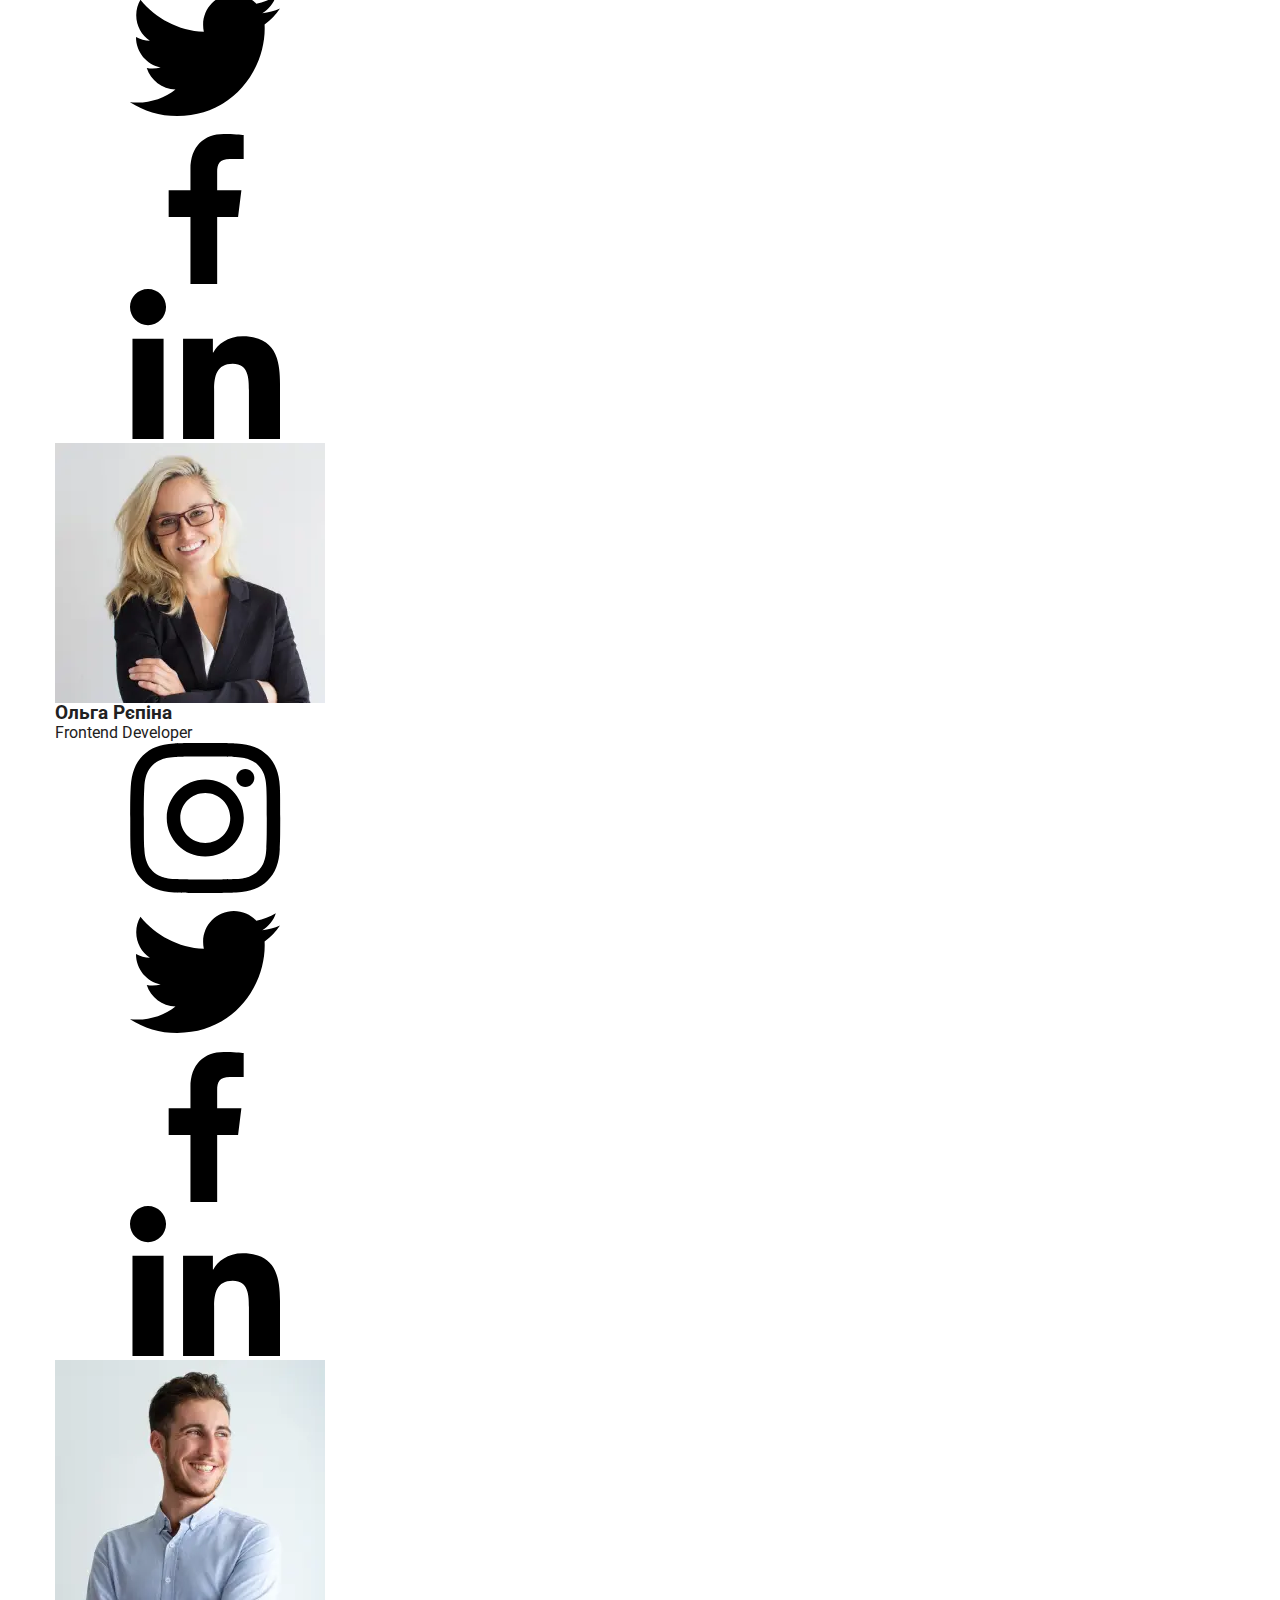
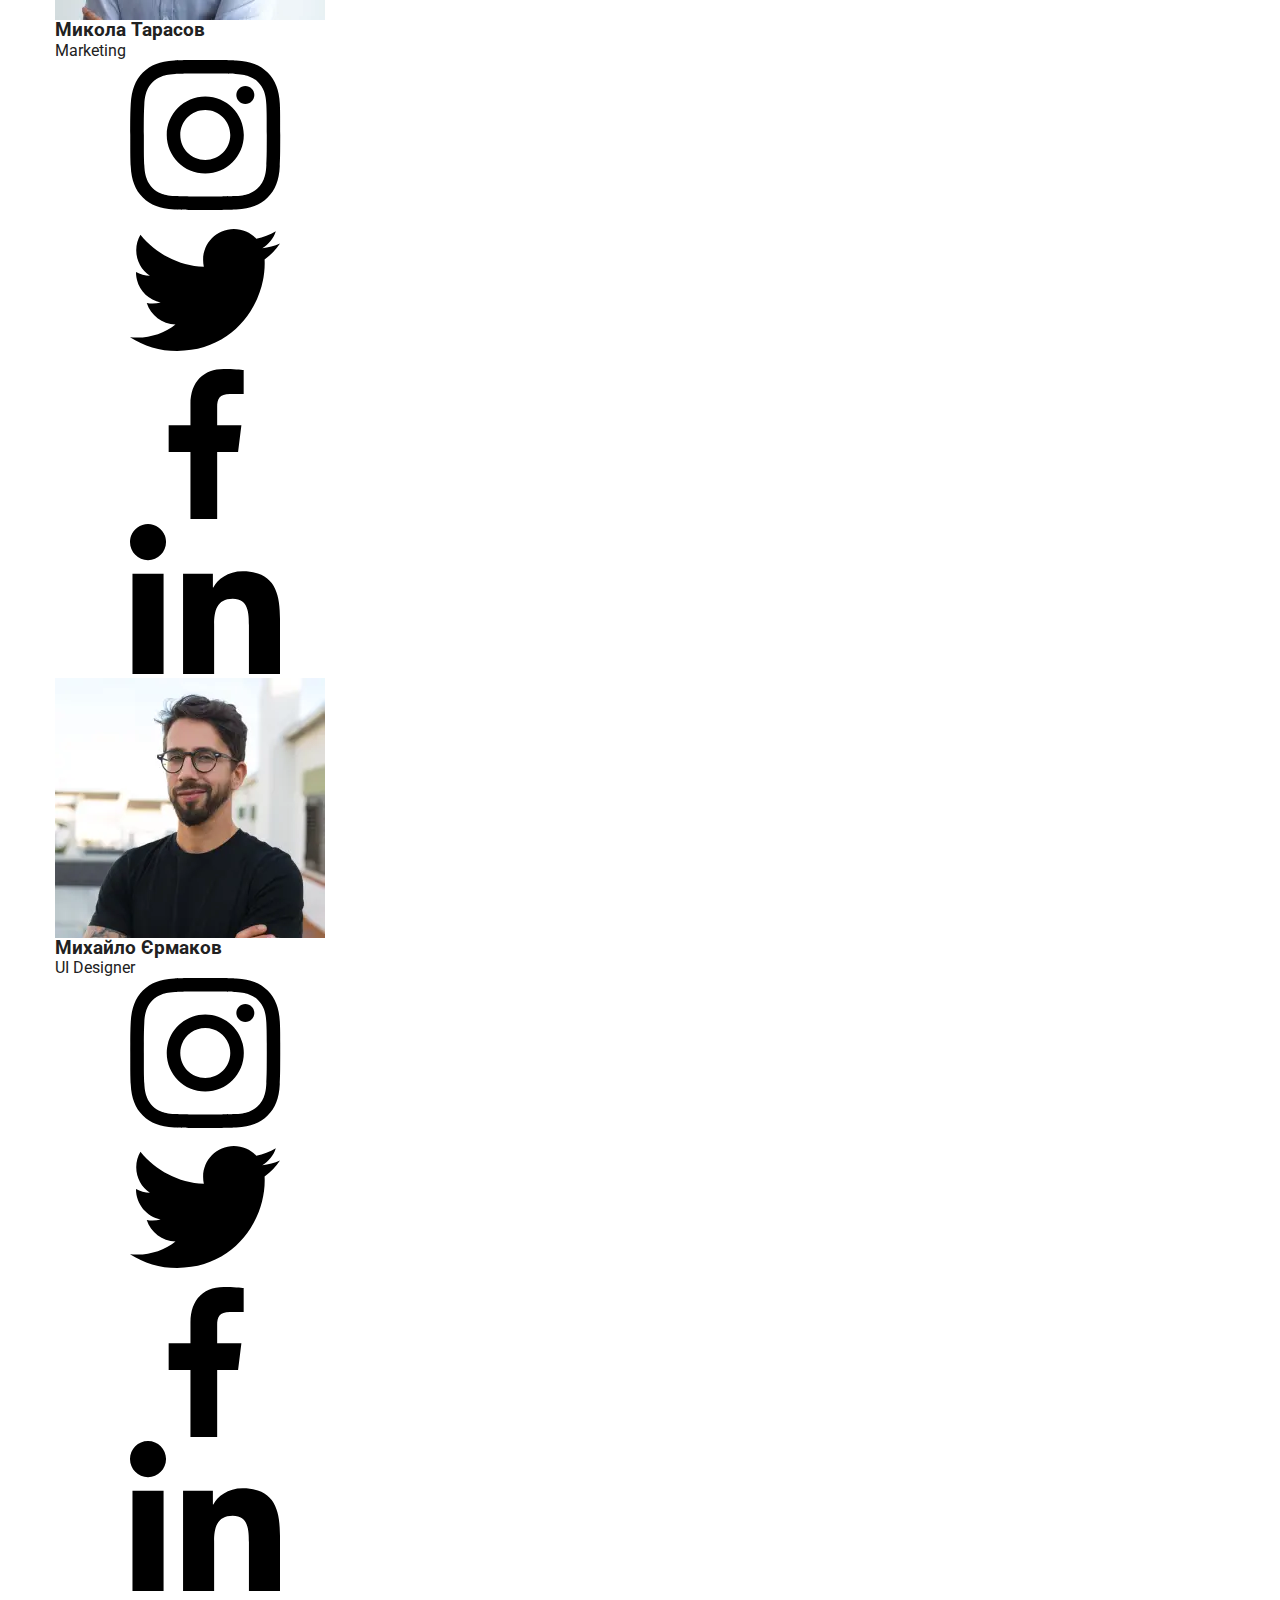
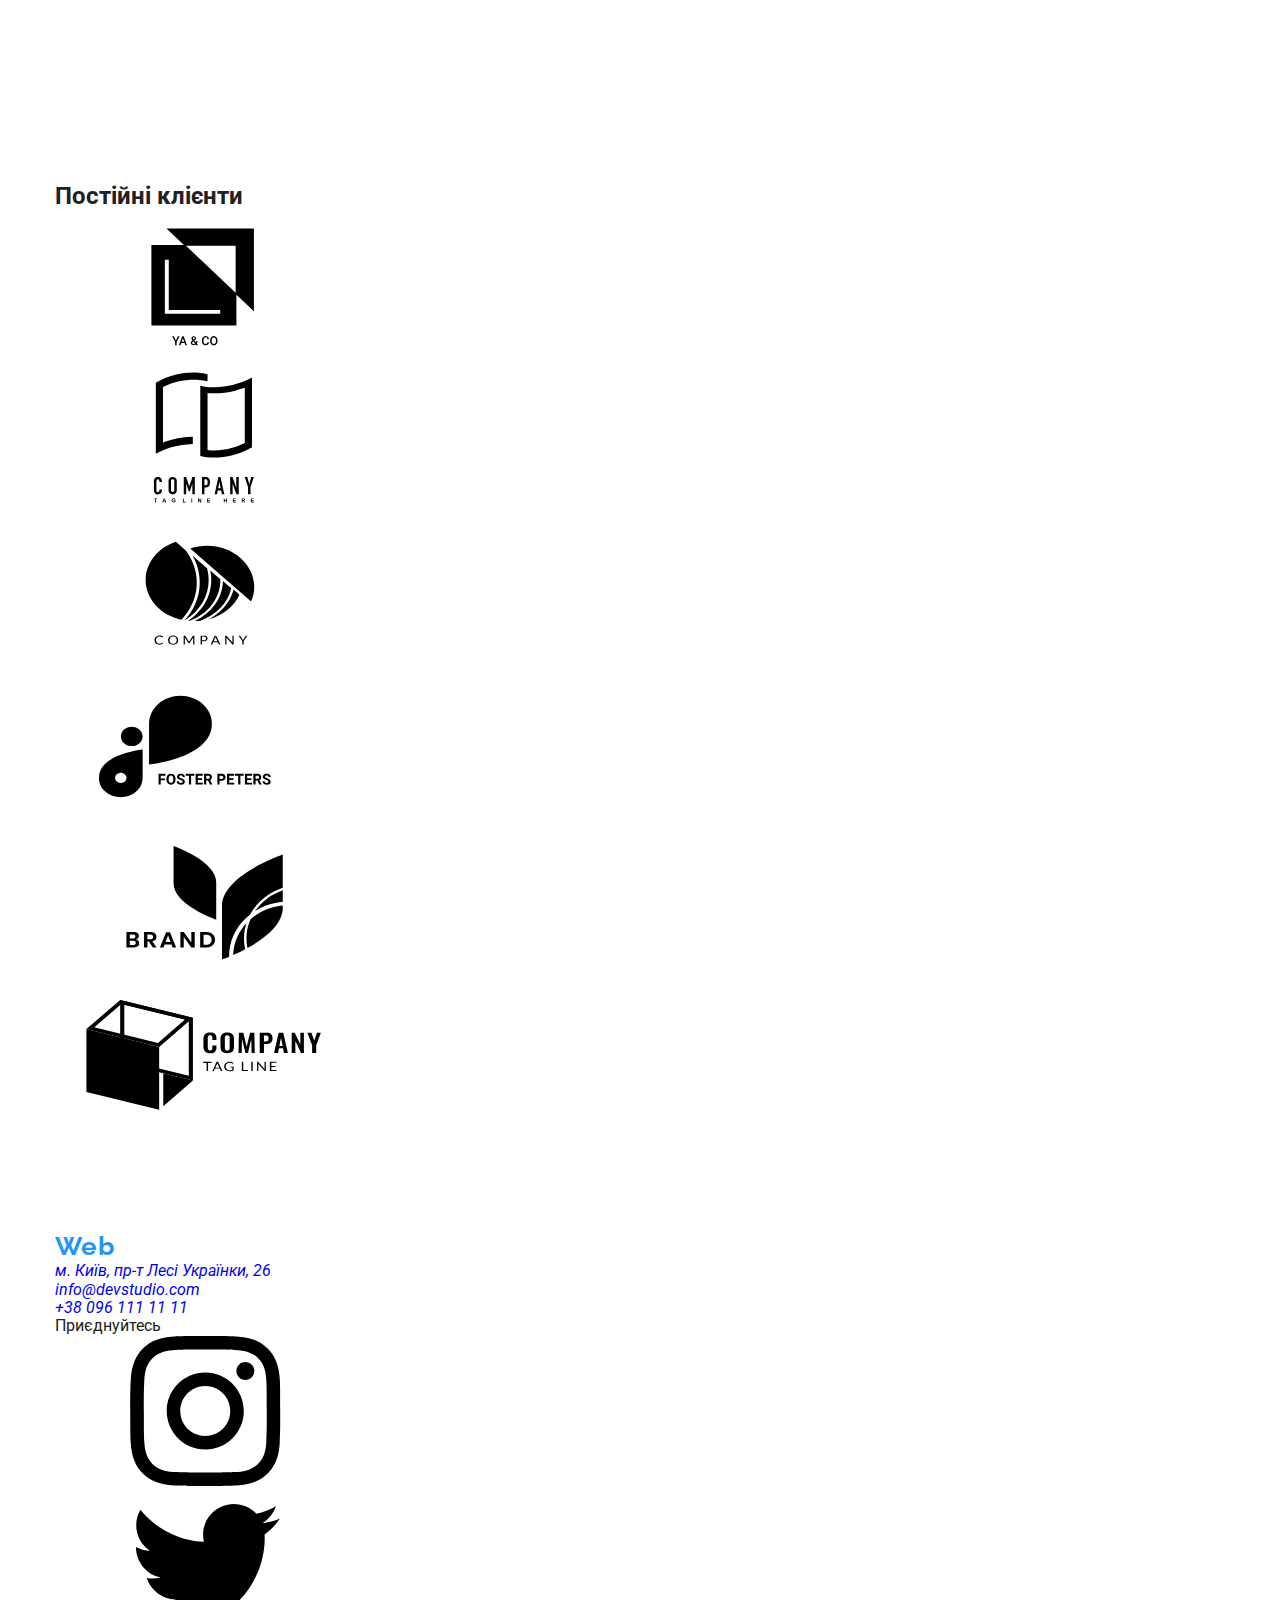
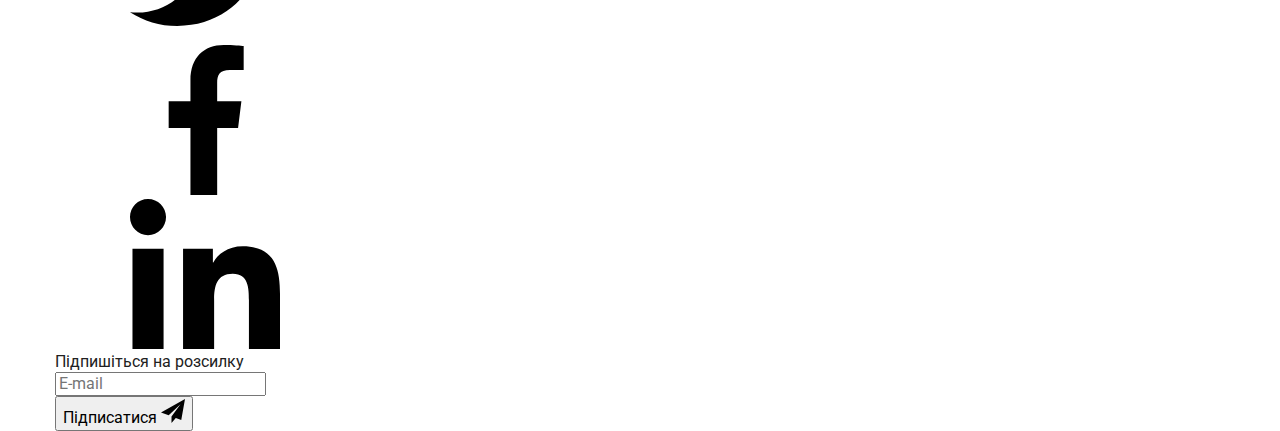
==== commit 571a4ecb: "add" ====
--- a/index.html
+++ b/index.html
@@ -685,15 +685,15 @@
       </div>
     </footer>
     <!--BACKDROP-->
-    <!-- <div class="backdrop is-hidden" data-modal>
+    <div class="backdrop is-hidden" data-modal>
       <div class="modal">
         <button type="button" class="modal-close-btn" data-modal-close>
           <svg width="18" height="18">
             <use href="./images/symbol-defs.svg#icon-close"></use>
           </svg>
-        </button> -->
+        </button>
     <!--MODAL-FORM-->
-    <!-- <p class="modal-form-title">Залиште свої дані, ми вам передзвонимо</p>
+    <p class="modal-form-title">Залиште свої дані, ми вам передзвонимо</p>
         <form class="modal-form">
           <label class="modal-form-field">
             <span class="modal-form-field-desc">Ім'я</span>
@@ -758,8 +758,8 @@
           <button type="submit" class="modal-form-submit">Відправити</button>
         </form>
       </div>
-    </div> -->
+    </div>
     <script src="./js/menu.js"></script>
-    <!-- <script src="./js/modal.js"></script> -->
+    <script src="./js/modal.js"></script>
   </body>
 </html>
--- a/css/main.min.css
+++ b/css/main.min.css
@@ -1 +1 @@
-:root{--primery-font: "Roboto", sans-serif;--secondary-font: "Raleway", sans-serif;--accent-color: #2196f3;--dark-accent-color: #212121;--grey-accent-color: #757575;--white-accent-color: #ffffff;--black-accent-color: #000000;--dark-background-accent-color: #2f303a;--blue-background-accent-color: #188ce8;--white-background-accent-color: #f5f4fa;--white-border-color: #eeeeee;--grey-second-accent-color: #afb1b8;--transition-dur-and-func: 250ms cubic-bezier(0.4, 0, 0.2, 1)}h1,h2,h3,h4,p{margin-top:0;margin-bottom:0}button{cursor:pointer}body{font-family:var(--primery-font);color:var(--dark-accent-color)}ul{margin-top:0;margin-bottom:0;padding-left:0}img{display:block}.link{text-decoration:none}.list{list-style:none}@media screen and (max-width: 767px){.section{padding-top:60px;padding-bottom:60px}}.container{padding-left:15px;padding-right:15px}@media screen and (min-width: 480px){.container{width:480px;margin-left:auto;margin-right:auto}}@media screen and (min-width: 768px){.container{width:768px}}@media screen and (min-width: 1200px){.container{width:1200px}}@media screen and (max-width: 767px){.modal-open-btn{display:block;margin-right:auto;margin-left:auto;padding:10px 24px;font-weight:700;font-size:16px;line-height:1.88;letter-spacing:.06em;color:var(--white-accent-color);background-color:var(--accent-color);box-shadow:0px 4px 4px rgba(0,0,0,.15);border-radius:4px;border:none;transition:background-color var(--transition-dur-and-func)}.modal-open-btn:hover,.modal-open-btn:focus{background-color:var(--blue-background-accent-color)}}@media screen and (max-width: 767px){.mobile-menu{position:fixed;top:0;left:0;z-index:100;width:100%;height:100%;background-color:var(--white-accent-color);opacity:0;visibility:hidden;pointer-events:none;transition:opacity 250ms ease,visibility 250ms ease}.mobile-menu__container{position:relative;padding-left:40px;padding-top:48px;padding-bottom:48px;height:100%}.mobile-menu.is-open{opacity:1;visibility:visible;pointer-events:auto}.mobile-menu__close-btn{position:absolute;top:16px;right:15px;background-color:rgba(0,0,0,0);border:0;padding:0;line-height:0}.mobile-menu__close-btn:hover,.mobile-menu__close-btn:focus{fill:var(--accent-color)}.mobile-menu__close-icon{width:40px;height:40px}.mobile-menu__list{margin-bottom:302px}.mobile-menu__list .link.current{color:var(--accent-color)}.mobile-menu__item:not(:last-child){margin-bottom:32px}.mobile-menu__link{font-family:"Roboto";font-style:normal;font-weight:500;font-size:40px;line-height:1.18;letter-spacing:.02em;color:var(--dark-accent-color)}.mobile-menu__link:hover,.mobile-menu__link:focus{color:var(--accent-color)}.mobile-menu__contact-tel{margin-bottom:32px}.mobile-menu__contact-tel-link{font-family:"Roboto";font-style:normal;font-weight:500;font-size:34px;line-height:1.18;letter-spacing:.02em;color:var(--accent-color)}.mobile-menu__contact-tel-link:hover,.mobile-menu__contact-tel-link:focus{color:var(--accent-color)}.mobile-menu__contact-mail{margin-bottom:64px}.mobile-menu__contact-mail-link{font-family:"Roboto";font-style:normal;font-weight:500;font-size:24px;line-height:1.17;letter-spacing:.02em;color:var(--grey-accent-color)}.mobile-menu__contact-mail-link:hover,.mobile-menu__contact-mail-link:focus{color:var(--accent-color)}.mobile-menu__social-list{display:flex;justify-content:flex-start;gap:10px}.mobile-menu__social-item{border-right:2px solid rgba(33,33,33,.2);padding-right:10px}.mobile-menu__social-link{font-family:"Roboto";font-style:normal;font-weight:500;font-size:18px;line-height:1.22;letter-spacing:.02em;color:var(--accent-color)}.mobile-menu__social-link:hover,.mobile-menu__social-link:focus{color:var(--accent-color)}}@media screen and (min-width: 767px){.mobile-menu{display:none}}@media screen and (max-width: 767px){.title{margin-bottom:30px;font-weight:700;font-size:28px;line-height:1.18;text-align:center;letter-spacing:.03em}}.page-logo{font-family:"Raleway";font-style:normal;font-weight:700;font-size:26px;line-height:1.19;letter-spacing:.03em;color:var(--accent-color)}.logo-studio{color:var(--black-accent-color)}.footer__logo{color:var(--white-accent-color)}.visually-hidden{position:absolute;width:1px;height:1px;margin:-1px;padding:0;overflow:hidden;border:0;clip:rect(0 0 0 0)}@media screen and (max-width: 767px){.list-item{display:flex;flex-direction:column;gap:30px}}.backdrop{position:fixed;top:0;left:0;z-index:100;width:100%;height:100%;background-color:rgba(0,0,0,.5);transition:opacity 250ms ease,visibility 250ms ease}.backdrop.is-hidden{visibility:hidden;opacity:0;pointer-events:none}.modal{position:absolute;top:50%;left:50%;transform:translate(-50%, -50%);width:528px;height:581px;background-color:var(--white-accent-color);padding:40px}.modal-close-btn{position:absolute;top:8px;right:8px;display:flex;align-items:center;justify-content:center;width:30px;height:30px;border-radius:50%;background-color:var(--white-accent-color);border:1px solid rgba(0,0,0,.1);padding:0px}.modal-close-btn:hover,.modal-close-btn:focus{fill:var(--accent-color)}.modal-form-title{font-weight:700;font-size:20px;line-height:1.15;text-align:center;letter-spacing:.03em;color:#212121;margin-bottom:12px}.modal-form{display:flex;flex-direction:column}.modal-form-field{margin-bottom:10px}.modal-form-field-textarea{margin-bottom:20px}.modal-form-field-desc{display:block;font-size:12px;line-height:1.17;letter-spacing:.01em;color:var(--grey-accent-color);margin-bottom:4px}.modal-form-input-wrapper{position:relative;display:block}.modal-form-input{width:100%;height:40px;border:1px solid rgba(33,33,33,.2);border-radius:4px;padding-left:42px;transition:border-color var(--transition-dur-and-func)}.modal-form-input:focus{outline:none;border-color:var(--accent-color)}.modal-form-input-icon{display:block;position:absolute;top:50%;left:12px;transform:translateY(-50%);fill:var(--dark-accent-color);transition:fill var(--transition-dur-and-func)}.modal-form-input:focus+.modal-form-input-icon{fill:var(--accent-color)}.modal-form-message{width:100%;height:120px;border:1px solid rgba(33,33,33,.2);border-radius:4px;padding:12px 16px;resize:none;transition:border-color var(--transition-dur-and-func)}.modal-form-message::placeholder{font-size:12px;line-height:1.17;letter-spacing:.01em;color:rgba(117,117,117,.5)}.modal-form-message:focus{outline:none;border-color:var(--accent-color)}.modal-form-check-field{display:flex;align-items:center;justify-content:center;font-size:14px;line-height:1.71;letter-spacing:.03em;color:var(--grey-accent-color);margin-bottom:30px}.modal-form-check{position:absolute;appearance:none}.modal-form-own-checkbox{width:16px;height:15px;border-radius:2px;border:2px solid var(--dark-accent-color);cursor:pointer;margin-right:7px}.modal-form-check:checked+.modal-form-own-checkbox{background-color:var(--accent-color);border:none}.modal-form-checkbox-icon{display:none}.modal-form-check:checked+.modal-form-own-checkbox .modal-form-checkbox-icon{display:block;fill:#fff}.modal-form-agreement{color:var(--accent-color)}.modal-form-submit{display:block;margin-right:auto;margin-left:auto;padding:10px 52px;font-weight:700;font-size:16px;line-height:1.88;letter-spacing:.06em;color:var(--white-accent-color);background-color:var(--accent-color);box-shadow:0px 4px 4px rgba(0,0,0,.15);border-radius:4px;border:none;transition:background-color var(--transition-dur-and-func)}.modal-form-submit:hover,.modal-form-submit:focus{background-color:var(--blue-background-accent-color)}.overlay{position:absolute;top:0;left:0;height:100%;width:100%;overflow:auto;transform:translateY(100%);transition:transform var(--transition-dur-and-func);background:rgba(33,150,243,.9);color:var(--white-accent-color);font-size:18px;line-height:28px;letter-spacing:.03em;padding:63px 24px}.card-link:hover .overlay,.card-link:focus .overlay{transform:translateY(0%)}.specialization__overlay{position:absolute;top:224px;left:0;height:70px;width:100%;background-color:rgba(47,48,58,.8);color:var(--white-accent-color);text-transform:uppercase;font-weight:700;font-size:14px;line-height:1.14;letter-spacing:.03em;display:flex;align-items:center;justify-content:center}@media screen and (max-width: 767px){.footer-modal{display:flex;flex-direction:column;flex-wrap:wrap;text-align:center}.footer-modal-form-title{font-weight:700;font-size:14px;line-height:1.14;letter-spacing:.03em;text-transform:uppercase;color:var(--white-accent-color);margin-bottom:20px}.footer-modal-form-input{width:100%;height:50px;padding-left:16px;color:var(--white-accent-color);background:none;border:1px solid rgba(255,255,255,.3);filter:drop-shadow(0px 4px 4px rgba(0, 0, 0, 0.15));border-radius:4px;transition:border-color var(--transition-dur-and-func);margin-bottom:20px}.footer-modal-form-input::placeholder{font-size:16px;line-height:1.25;letter-spacing:.03em;color:rgba(255,255,255,.6)}.footer-modal-form-input:focus{outline:none;border-color:var(--accent-color)}.footer-modal-form-submit{display:flex;column-gap:10px;justify-content:center;align-items:center;padding:0;width:200px;height:50px;box-shadow:0px 4px 4px rgba(0,0,0,.15);border-radius:4px;border:none;font-weight:700;font-size:16px;line-height:1.88;letter-spacing:.06em;color:var(--white-accent-color);background-color:var(--accent-color);transition:background-color var(--transition-dur-and-func)}.footer-modal-form-submit:hover,.footer-modal-form-submit:focus{background-color:var(--blue-background-accent-color)}.footer-modal-form-input-icon{fill:var(--white-accent-color)}.footer-modal-form-input-wrapper{display:flex;justify-content:center}}@media screen and (max-width: 767px){.menu{display:none}.menu-list-contact{display:none}.page-header__button{line-height:0;border:none;background-color:rgba(0,0,0,0);padding:0}.page-header__button-icon{width:40px;height:40px}}.page-header{padding-top:16px;padding-bottom:16px}.page-header__container{display:flex;align-items:center;justify-content:space-between}@media screen and (min-width: 768px){.page-header__button{display:none}.page-navigation{display:flex;align-items:center}.logo{margin-right:87px}.menu{display:flex;column-gap:50px}.menu-list-contact{margin-left:auto}.menu .link.current{color:var(--accent-color)}.menu__link{position:relative;padding-bottom:32px;padding-top:32px;font-weight:500;font-size:14px;line-height:1.14;letter-spacing:.02em;color:var(--dark-accent-color);transition:color var(--transition-dur-and-func)}.menu__link:hover,.menu__link:focus{color:var(--accent-color)}.current::after{position:absolute;display:block;content:"";left:0;bottom:-1px;width:100%;height:4px;background-color:var(--accent-color);border-radius:2px}.icon-smartphone{width:10px;height:16px;margin-right:10px;fill:currentColor}.envelope-image{width:16px;height:12px;margin-right:10px;fill:currentColor}.contact-mail{display:flex;align-items:center;font-weight:500;font-size:14px;line-height:1.14;letter-spacing:.02em;color:var(--grey-accent-color);margin-bottom:10px;transition:color var(--transition-dur-and-func)}.contact-mail:hover,.contact-mail:focus{color:var(--accent-color)}.contact-phone-number{display:flex;align-items:center;font-weight:500;font-size:14px;line-height:1.14;letter-spacing:.02em;color:var(--grey-accent-color);transition:color var(--transition-dur-and-func)}.contact-phone-number:hover,.contact-phone-number:focus{color:var(--accent-color)}}@media screen and (max-width: 767px){.container-hero{max-width:480px;height:400px;margin-left:auto;margin-right:auto;padding-top:118px;padding-bottom:118px;background-color:#c4c4c4;background-image:linear-gradient(rgba(47, 48, 58, 0.4), rgba(47, 48, 58, 0.4)),url(/images/hero-background/Header.mob.img.jpg);background-repeat:no-repeat;background-size:cover;background-position:center}.container-hero__title{display:block;text-align:center;margin-right:auto;margin-left:auto;margin-bottom:30px;width:100%;font-weight:900;font-size:26px;line-height:1.62;letter-spacing:.06em;text-transform:uppercase;color:var(--white-accent-color)}}@media screen and (min-device-picel-ratio: 2)and (max-width: 767px),screen and (min-resolution: 192dpi)and (max-width: 767px),screen and (min-resolution: 2dppx)and (max-width: 767px){.container-hero{background-image:linear-gradient(rgba(47, 48, 58, 0.4), rgba(47, 48, 58, 0.4)),url(/images/hero-background/Header.mob@2x.img.jpg)}}@media screen and (max-width: 767px){.advantages-list__link{display:flex;justify-content:center;align-items:center;width:100%;height:120px;background:var(--white-background-accent-color);border-radius:4px;margin-bottom:30px;cursor:unset}.advantages-list__icon{width:70px;height:70px}.advantages-list__title{font-weight:700;font-size:14px;line-height:1.14;letter-spacing:.03em;text-transform:uppercase;margin-bottom:10px;text-align:center}.advantages-list__description{font-size:14px;line-height:1.71;letter-spacing:.03em;margin-bottom:30px;color:var(--grey-accent-color)}.advantages-list__description-last{margin-bottom:0}}@media screen and (max-width: 767px){.specialization{display:none}}@media screen and (max-width: 767px){.team{background-color:var(--white-background-accent-color)}.team__item{background:var(--white-accent-color);box-shadow:0px 1px 3px rgba(0,0,0,.12),0px 1px 1px rgba(0,0,0,.14),0px 2px 1px rgba(0,0,0,.2);border-radius:0px 0px 4px 4px;display:flex;flex-direction:column;align-items:center}.team__img{margin-bottom:30px;width:100%}.team__title{font-weight:500;font-size:16px;line-height:1.19;text-align:center;letter-spacing:.03em;margin-bottom:10px}.team__description{font-size:16px;line-height:1.19;text-align:center;letter-spacing:.03em;margin-bottom:16px;color:var(--grey-accent-color)}.team__social-list{display:flex;justify-content:center;column-gap:10px;margin-bottom:30px}.team__social-list-link{display:flex;justify-content:center;align-items:center;width:44px;height:44px;border-radius:50px;transition:background-color var(--transition-dur-and-func)}.team__social-list-link:hover,.team__social-list-link:focus{background-color:var(--accent-color)}.team__social-list-icon{width:20px;height:20px;fill:var(--grey-second-accent-color);transition:fill var(--transition-dur-and-func)}.team__social-list-link:hover .team__social-list-icon,.team__social-list-link:focus .team__social-list-icon{fill:var(--white-accent-color)}}@media screen and (max-width: 767px){.customers__list-link{display:flex;justify-content:center;align-items:center;width:210px;height:92px;border:1px solid var(--grey-second-accent-color);border-radius:4px;transition:border var(--transition-dur-and-func)}.customers__list-link:hover,.customers__list-link:focus{border:1px solid var(--accent-color);border-radius:4px}.customers__list-icon{width:106px;height:60px;fill:var(--grey-second-accent-color);transition:fill var(--transition-dur-and-func)}.customers__list-link:hover .customers__list-icon,.customers__list-link:focus .customers__list-icon{fill:var(--accent-color)}.customers__list-item{display:flex;flex-wrap:wrap;justify-content:center;gap:30px}}@media screen and (max-width: 767px){.footer{padding-top:60px;padding-bottom:60px;background:var(--dark-background-accent-color)}.footer__page-logo{text-align:center;margin-bottom:20px}.footer-address{display:flex;flex-direction:column;margin-bottom:60px}.footer__address-link{font-style:normal;font-size:14px;line-height:1.7;letter-spacing:.03em;color:var(--white-accent-color)}.footer__address-item{display:flex;justify-content:center}.footer__address-item:not(:last-child){margin-bottom:8px}.footer__address-contact{font-style:normal;font-size:14px;line-height:1.7;letter-spacing:.03em;color:rgba(255,255,255,.6);transition:color var(--transition-dur-and-func)}.footer__address-contact:hover,.footer__address-contact:focus{color:var(--accent-color)}.footer__title{font-weight:700;font-size:14px;letter-spacing:.03em;text-transform:uppercase;color:var(--white-accent-color);margin-bottom:20px;text-align:center}.footer__social-list{display:flex;justify-content:center;gap:10px;margin-bottom:60px}.footer__social-list-link{display:flex;justify-content:center;align-items:center;width:44px;height:44px;border-radius:50px;background:rgba(255,255,255,.1);transition:background-color var(--transition-dur-and-func)}.footer__social-list-link:hover,.footer__social-list-link:focus{background-color:var(--accent-color)}.footer__social-list-icon{width:20px;height:20px;fill:var(--white-accent-color)}}@media screen and (max-width: 767px){.portfolio-menu{display:flex;margin-bottom:40px;flex-wrap:wrap;column-gap:8px;row-gap:15px;width:326px}.border-btn{padding:6px 22px}.first-btn{padding:6px 25px}.portfolio-open-btn{font-weight:500;font-size:16px;line-height:1.6;background:var(--white-background-accent-color);color:var(--dark-accent-color);border-radius:4px;border:none;transition:background-color var(--transition-dur-and-func),color var(--transition-dur-and-func)}.portfolio-open-btn:hover,.portfolio-open-btn:focus{background-color:var(--accent-color);color:var(--white-accent-color)}}.portfolio-list{display:flex;flex-wrap:wrap;gap:30px}.portfolio-card{flex-basis:calc((100% - 60px)/3)}.card-link:hover,.card-link:focus{display:block;box-shadow:0px 1px 1px rgba(0,0,0,.12),0px 4px 4px rgba(0,0,0,.06),1px 4px 6px rgba(0,0,0,.16)}.portfolio-img-item{font-weight:700;font-size:18px;line-height:2;letter-spacing:.06em;color:var(--dark-accent-color);margin-bottom:4px}.portfolio-img-name{font-size:16px;line-height:1.88;letter-spacing:.03em;color:var(--grey-accent-color)}.portfolio-list-img-wrapper{position:relative;overflow:hidden}.text-border{padding:20px 24px;border:1px solid var(--white-border-color);border-top:none}/*# sourceMappingURL=main.min.css.map */+:root{--primery-font: "Roboto", sans-serif;--secondary-font: "Raleway", sans-serif;--accent-color: #2196f3;--dark-accent-color: #212121;--grey-accent-color: #757575;--white-accent-color: #ffffff;--black-accent-color: #000000;--dark-background-accent-color: #2f303a;--blue-background-accent-color: #188ce8;--white-background-accent-color: #f5f4fa;--white-border-color: #eeeeee;--grey-second-accent-color: #afb1b8;--transition-dur-and-func: 250ms cubic-bezier(0.4, 0, 0.2, 1)}h1,h2,h3,h4,p{margin-top:0;margin-bottom:0}button{cursor:pointer}body{font-family:var(--primery-font);color:var(--dark-accent-color)}ul{margin-top:0;margin-bottom:0;padding-left:0}img{display:block}.link{text-decoration:none}.list{list-style:none}@media screen and (max-width: 767px){.section{padding-top:60px;padding-bottom:60px}}@media screen and (min-width: 768px){.section{padding-top:60px;padding-bottom:60px}}@media screen and (min-width: 1200px){.section{padding-top:94px;padding-bottom:94px}}.container{padding-left:15px;padding-right:15px}@media screen and (min-width: 480px){.container{width:480px;margin-left:auto;margin-right:auto}}@media screen and (min-width: 768px){.container{width:768px}}@media screen and (min-width: 1200px){.container{width:1200px}}@media screen and (max-width: 767px){.modal-open-btn{padding:10px 24px}}@media screen and (min-width: 768px){.modal-open-btn{padding:10px 24px}}@media screen and (min-width: 1200px){.modal-open-btn{padding:10px 32px}}.modal-open-btn{display:block;margin-right:auto;margin-left:auto;font-weight:700;font-size:16px;line-height:1.88;letter-spacing:.06em;color:var(--white-accent-color);background-color:var(--accent-color);box-shadow:0px 4px 4px rgba(0,0,0,.15);border-radius:4px;border:none;transition:background-color var(--transition-dur-and-func)}.modal-open-btn:hover,.modal-open-btn:focus{background-color:var(--blue-background-accent-color)}@media screen and (max-width: 767px){.mobile-menu{position:fixed;top:0;left:0;z-index:100;width:100%;height:100%;background-color:var(--white-accent-color);opacity:0;visibility:hidden;pointer-events:none;transition:opacity 250ms ease,visibility 250ms ease}.mobile-menu__container{position:relative;padding-left:40px;padding-top:48px;padding-bottom:48px;height:100%}.mobile-menu.is-open{opacity:1;visibility:visible;pointer-events:auto}.mobile-menu__close-btn{position:absolute;top:16px;right:15px;background-color:rgba(0,0,0,0);border:0;padding:0;line-height:0}.mobile-menu__close-btn:hover,.mobile-menu__close-btn:focus{fill:var(--accent-color)}.mobile-menu__close-icon{width:40px;height:40px}.mobile-menu__list{margin-bottom:302px}.mobile-menu__list .link.current{color:var(--accent-color)}.mobile-menu__item:not(:last-child){margin-bottom:32px}.mobile-menu__link{font-family:"Roboto";font-style:normal;font-weight:500;font-size:40px;line-height:1.18;letter-spacing:.02em;color:var(--dark-accent-color)}.mobile-menu__link:hover,.mobile-menu__link:focus{color:var(--accent-color)}.mobile-menu__contact-tel{margin-bottom:32px}.mobile-menu__contact-tel-link{font-family:"Roboto";font-style:normal;font-weight:500;font-size:34px;line-height:1.18;letter-spacing:.02em;color:var(--accent-color)}.mobile-menu__contact-tel-link:hover,.mobile-menu__contact-tel-link:focus{color:var(--accent-color)}.mobile-menu__contact-mail{margin-bottom:64px}.mobile-menu__contact-mail-link{font-family:"Roboto";font-style:normal;font-weight:500;font-size:24px;line-height:1.17;letter-spacing:.02em;color:var(--grey-accent-color)}.mobile-menu__contact-mail-link:hover,.mobile-menu__contact-mail-link:focus{color:var(--accent-color)}.mobile-menu__social-list{display:flex;justify-content:flex-start;gap:10px}.mobile-menu__social-item{border-right:2px solid rgba(33,33,33,.2);padding-right:10px}.mobile-menu__social-link{font-family:"Roboto";font-style:normal;font-weight:500;font-size:18px;line-height:1.22;letter-spacing:.02em;color:var(--accent-color)}.mobile-menu__social-link:hover,.mobile-menu__social-link:focus{color:var(--accent-color)}}@media screen and (min-width: 767px){.mobile-menu{display:none}}@media screen and (max-width: 767px){.title{margin-bottom:30px;font-weight:700;font-size:28px;line-height:1.18;text-align:center;letter-spacing:.03em}}.page-logo{font-family:"Raleway";font-style:normal;font-weight:700;font-size:26px;line-height:1.19;letter-spacing:.03em;color:var(--accent-color)}.logo-studio{color:var(--black-accent-color)}.footer__logo{color:var(--white-accent-color)}.visually-hidden{position:absolute;width:1px;height:1px;margin:-1px;padding:0;overflow:hidden;border:0;clip:rect(0 0 0 0)}@media screen and (max-width: 767px){.list-item{display:flex;flex-direction:column;gap:30px}}.backdrop{position:fixed;top:0;left:0;z-index:100;width:100%;height:100%;background-color:rgba(0,0,0,.5);transition:opacity 250ms ease,visibility 250ms ease}.backdrop.is-hidden{visibility:hidden;opacity:0;pointer-events:none}@media screen and (max-width: 767px){.modal{position:absolute;top:50%;left:50%;transform:translate(-50%, -50%);width:450px;height:609px;background-color:var(--white-accent-color);padding:40px}}.modal-close-btn{position:absolute;top:8px;right:8px;display:flex;align-items:center;justify-content:center;width:30px;height:30px;border-radius:50%;background-color:var(--white-accent-color);border:1px solid rgba(0,0,0,.1);padding:0px}.modal-close-btn:hover,.modal-close-btn:focus{fill:var(--accent-color)}.modal-form-title{font-weight:700;font-size:20px;line-height:1.15;text-align:center;letter-spacing:.03em;color:#212121;margin-bottom:12px}.modal-form{display:flex;flex-direction:column}.modal-form-field{margin-bottom:10px}.modal-form-field-textarea{margin-bottom:20px}.modal-form-field-desc{display:block;font-size:12px;line-height:1.17;letter-spacing:.01em;color:var(--grey-accent-color);margin-bottom:4px}.modal-form-input-wrapper{position:relative;display:block}.modal-form-input{width:100%;height:40px;border:1px solid rgba(33,33,33,.2);border-radius:4px;padding-left:42px;transition:border-color var(--transition-dur-and-func)}.modal-form-input:focus{outline:none;border-color:var(--accent-color)}.modal-form-input-icon{display:block;position:absolute;top:50%;left:12px;transform:translateY(-50%);fill:var(--dark-accent-color);transition:fill var(--transition-dur-and-func)}.modal-form-input:focus+.modal-form-input-icon{fill:var(--accent-color)}.modal-form-message{width:100%;height:120px;border:1px solid rgba(33,33,33,.2);border-radius:4px;padding:12px 16px;resize:none;transition:border-color var(--transition-dur-and-func)}.modal-form-message::placeholder{font-size:12px;line-height:1.17;letter-spacing:.01em;color:rgba(117,117,117,.5)}.modal-form-message:focus{outline:none;border-color:var(--accent-color)}.modal-form-check-field{display:flex;align-items:center;justify-content:center;font-size:14px;line-height:1.71;letter-spacing:.03em;color:var(--grey-accent-color);margin-bottom:30px}.modal-form-check{position:absolute;appearance:none}.modal-form-own-checkbox{width:16px;height:15px;border-radius:2px;border:2px solid var(--dark-accent-color);cursor:pointer;margin-right:7px}.modal-form-check:checked+.modal-form-own-checkbox{background-color:var(--accent-color);border:none}.modal-form-checkbox-icon{display:none}.modal-form-check:checked+.modal-form-own-checkbox .modal-form-checkbox-icon{display:block;fill:#fff}.modal-form-agreement{color:var(--accent-color)}.modal-form-submit{display:block;margin-right:auto;margin-left:auto;padding:10px 52px;font-weight:700;font-size:16px;line-height:1.88;letter-spacing:.06em;color:var(--white-accent-color);background-color:var(--accent-color);box-shadow:0px 4px 4px rgba(0,0,0,.15);border-radius:4px;border:none;transition:background-color var(--transition-dur-and-func)}.modal-form-submit:hover,.modal-form-submit:focus{background-color:var(--blue-background-accent-color)}.overlay{position:absolute;top:0;left:0;height:100%;width:100%;overflow:auto;transform:translateY(100%);transition:transform var(--transition-dur-and-func);background:rgba(33,150,243,.9);color:var(--white-accent-color);font-size:18px;line-height:28px;letter-spacing:.03em;padding:63px 24px}.card-link:hover .overlay,.card-link:focus .overlay{transform:translateY(0%)}@media screen and (max-width: 767px){.footer-modal{display:flex;flex-direction:column;flex-wrap:wrap;text-align:center}.footer-modal-form-title{font-weight:700;font-size:14px;line-height:1.14;letter-spacing:.03em;text-transform:uppercase;color:var(--white-accent-color);margin-bottom:20px}.footer-modal-form-input{width:100%;height:50px;padding-left:16px;color:var(--white-accent-color);background:none;border:1px solid rgba(255,255,255,.3);filter:drop-shadow(0px 4px 4px rgba(0, 0, 0, 0.15));border-radius:4px;transition:border-color var(--transition-dur-and-func);margin-bottom:20px}.footer-modal-form-input::placeholder{font-size:16px;line-height:1.25;letter-spacing:.03em;color:rgba(255,255,255,.6)}.footer-modal-form-input:focus{outline:none;border-color:var(--accent-color)}.footer-modal-form-submit{display:flex;column-gap:10px;justify-content:center;align-items:center;padding:0;width:200px;height:50px;box-shadow:0px 4px 4px rgba(0,0,0,.15);border-radius:4px;border:none;font-weight:700;font-size:16px;line-height:1.88;letter-spacing:.06em;color:var(--white-accent-color);background-color:var(--accent-color);transition:background-color var(--transition-dur-and-func)}.footer-modal-form-submit:hover,.footer-modal-form-submit:focus{background-color:var(--blue-background-accent-color)}.footer-modal-form-input-icon{fill:var(--white-accent-color)}.footer-modal-form-input-wrapper{display:flex;justify-content:center}}@media screen and (max-width: 767px){.menu{display:none}.menu-list-contact{display:none}.page-header__button{line-height:0;border:none;background-color:rgba(0,0,0,0);padding:0}.page-header__button-icon{width:40px;height:40px}}.page-header{padding-top:16px;padding-bottom:16px}.page-header__container{display:flex;align-items:center;justify-content:space-between}@media screen and (min-width: 768px){.page-header__button{display:none}.page-navigation{display:flex;align-items:center}.logo{margin-right:87px}.menu{display:flex;column-gap:50px}.menu-list-contact{margin-left:auto}.menu .link.current{color:var(--accent-color)}.menu__link{position:relative;padding-bottom:32px;padding-top:32px;font-weight:500;font-size:14px;line-height:1.14;letter-spacing:.02em;color:var(--dark-accent-color);transition:color var(--transition-dur-and-func)}.menu__link:hover,.menu__link:focus{color:var(--accent-color)}.current::after{position:absolute;display:block;content:"";left:0;bottom:-1px;width:100%;height:4px;background-color:var(--accent-color);border-radius:2px}.icon-smartphone{width:10px;height:16px;margin-right:10px;fill:currentColor}.envelope-image{width:16px;height:12px;margin-right:10px;fill:currentColor}.contact-mail{display:flex;align-items:center;font-weight:500;font-size:14px;line-height:1.14;letter-spacing:.02em;color:var(--grey-accent-color);margin-bottom:10px;transition:color var(--transition-dur-and-func)}.contact-mail:hover,.contact-mail:focus{color:var(--accent-color)}.contact-phone-number{display:flex;align-items:center;font-weight:500;font-size:14px;line-height:1.14;letter-spacing:.02em;color:var(--grey-accent-color);transition:color var(--transition-dur-and-func)}.contact-phone-number:hover,.contact-phone-number:focus{color:var(--accent-color)}}@media screen and (max-width: 767px){.container-hero{height:400px;max-width:480px;padding-top:118px;padding-bottom:118px}.container-hero__title{width:360px;font-size:26px;line-height:1.62}}@media screen and (min-width: 768px){.container-hero{height:400px;max-width:768px;padding-top:118px;padding-bottom:118px}.container-hero__title{width:360px;font-size:26px;line-height:1.62}}@media screen and (min-width: 1200px){.container-hero{max-width:1600px;height:600px;padding-top:200px;padding-bottom:200px}.container-hero__title{font-size:44px;line-height:1.36;width:696px}}.container-hero{margin-left:auto;margin-right:auto;background-color:#c4c4c4;background-image:linear-gradient(rgba(47, 48, 58, 0.4), rgba(47, 48, 58, 0.4)),url(/images/hero-background/Header.mob.img.jpg);background-repeat:no-repeat;background-size:cover;background-position:center}.container-hero__title{display:block;text-align:center;margin-right:auto;margin-left:auto;margin-bottom:30px;font-weight:900;letter-spacing:.06em;text-transform:uppercase;color:var(--white-accent-color)}@media screen and (min-device-picel-ratio: 2)and (max-width: 767px),screen and (min-resolution: 192dpi)and (max-width: 767px),screen and (min-resolution: 2dppx)and (max-width: 767px){.container-hero{background-image:linear-gradient(rgba(47, 48, 58, 0.4), rgba(47, 48, 58, 0.4)),url(/images/hero-background/Header.mob@2x.img.jpg)}}@media screen and (max-width: 767px){.advantages-list__link{display:flex;justify-content:center;align-items:center;width:100%;height:120px;background:var(--white-background-accent-color);border-radius:4px;margin-bottom:30px;cursor:unset}.advantages-list__icon{width:70px;height:70px}.advantages-list__title{font-weight:700;font-size:14px;line-height:1.14;letter-spacing:.03em;text-transform:uppercase;margin-bottom:10px;text-align:center}.advantages-list__description{font-size:14px;line-height:1.71;letter-spacing:.03em;margin-bottom:30px;color:var(--grey-accent-color)}.advantages-list__description-last{margin-bottom:0}}@media screen and (max-width: 767px){.specialization{display:none}}@media screen and (max-width: 767px){.team{background-color:var(--white-background-accent-color)}.team__item{background:var(--white-accent-color);box-shadow:0px 1px 3px rgba(0,0,0,.12),0px 1px 1px rgba(0,0,0,.14),0px 2px 1px rgba(0,0,0,.2);border-radius:0px 0px 4px 4px;display:flex;flex-direction:column;align-items:center}.team__img{margin-bottom:30px;width:100%}.team__title{font-weight:500;font-size:16px;line-height:1.19;text-align:center;letter-spacing:.03em;margin-bottom:10px}.team__description{font-size:16px;line-height:1.19;text-align:center;letter-spacing:.03em;margin-bottom:16px;color:var(--grey-accent-color)}.team__social-list{display:flex;justify-content:center;column-gap:10px;margin-bottom:30px}.team__social-list-link{display:flex;justify-content:center;align-items:center;width:44px;height:44px;border-radius:50px;transition:background-color var(--transition-dur-and-func)}.team__social-list-link:hover,.team__social-list-link:focus{background-color:var(--accent-color)}.team__social-list-icon{width:20px;height:20px;fill:var(--grey-second-accent-color);transition:fill var(--transition-dur-and-func)}.team__social-list-link:hover .team__social-list-icon,.team__social-list-link:focus .team__social-list-icon{fill:var(--white-accent-color)}}@media screen and (max-width: 767px){.customers__list-link{display:flex;justify-content:center;align-items:center;width:210px;height:92px;border:1px solid var(--grey-second-accent-color);border-radius:4px;transition:border var(--transition-dur-and-func)}.customers__list-link:hover,.customers__list-link:focus{border:1px solid var(--accent-color);border-radius:4px}.customers__list-icon{width:106px;height:60px;fill:var(--grey-second-accent-color);transition:fill var(--transition-dur-and-func)}.customers__list-link:hover .customers__list-icon,.customers__list-link:focus .customers__list-icon{fill:var(--accent-color)}.customers__list-item{display:flex;flex-wrap:wrap;justify-content:center;gap:30px}}@media screen and (max-width: 767px){.footer{padding-top:60px;padding-bottom:60px;background:var(--dark-background-accent-color)}.footer__page-logo{text-align:center;margin-bottom:20px}.footer-address{display:flex;flex-direction:column;margin-bottom:60px}.footer__address-link{font-style:normal;font-size:14px;line-height:1.7;letter-spacing:.03em;color:var(--white-accent-color)}.footer__address-item{display:flex;justify-content:center}.footer__address-item:not(:last-child){margin-bottom:8px}.footer__address-contact{font-style:normal;font-size:14px;line-height:1.7;letter-spacing:.03em;color:rgba(255,255,255,.6);transition:color var(--transition-dur-and-func)}.footer__address-contact:hover,.footer__address-contact:focus{color:var(--accent-color)}.footer__title{font-weight:700;font-size:14px;letter-spacing:.03em;text-transform:uppercase;color:var(--white-accent-color);margin-bottom:20px;text-align:center}.footer__social-list{display:flex;justify-content:center;gap:10px;margin-bottom:60px}.footer__social-list-link{display:flex;justify-content:center;align-items:center;width:44px;height:44px;border-radius:50px;background:rgba(255,255,255,.1);transition:background-color var(--transition-dur-and-func)}.footer__social-list-link:hover,.footer__social-list-link:focus{background-color:var(--accent-color)}.footer__social-list-icon{width:20px;height:20px;fill:var(--white-accent-color)}}@media screen and (max-width: 767px){.portfolio-menu{display:flex;margin-bottom:40px;flex-wrap:wrap;column-gap:8px;row-gap:15px;width:326px}.border-btn{padding:6px 22px}.first-btn{padding:6px 25px}.portfolio-open-btn{font-weight:500;font-size:16px;line-height:1.6;background:var(--white-background-accent-color);color:var(--dark-accent-color);border-radius:4px;border:none;transition:background-color var(--transition-dur-and-func),color var(--transition-dur-and-func)}.portfolio-open-btn:hover,.portfolio-open-btn:focus{background-color:var(--accent-color);color:var(--white-accent-color)}}.portfolio-list{display:flex;flex-wrap:wrap;gap:30px}.portfolio-card{flex-basis:calc((100% - 60px)/3)}.card-link:hover,.card-link:focus{display:block;box-shadow:0px 1px 1px rgba(0,0,0,.12),0px 4px 4px rgba(0,0,0,.06),1px 4px 6px rgba(0,0,0,.16)}.portfolio-img-item{font-weight:700;font-size:18px;line-height:2;letter-spacing:.06em;color:var(--dark-accent-color);margin-bottom:4px}.portfolio-img-name{font-size:16px;line-height:1.88;letter-spacing:.03em;color:var(--grey-accent-color)}.portfolio-list-img-wrapper{position:relative;overflow:hidden}.text-border{padding:20px 24px;border:1px solid var(--white-border-color);border-top:none}/*# sourceMappingURL=main.min.css.map */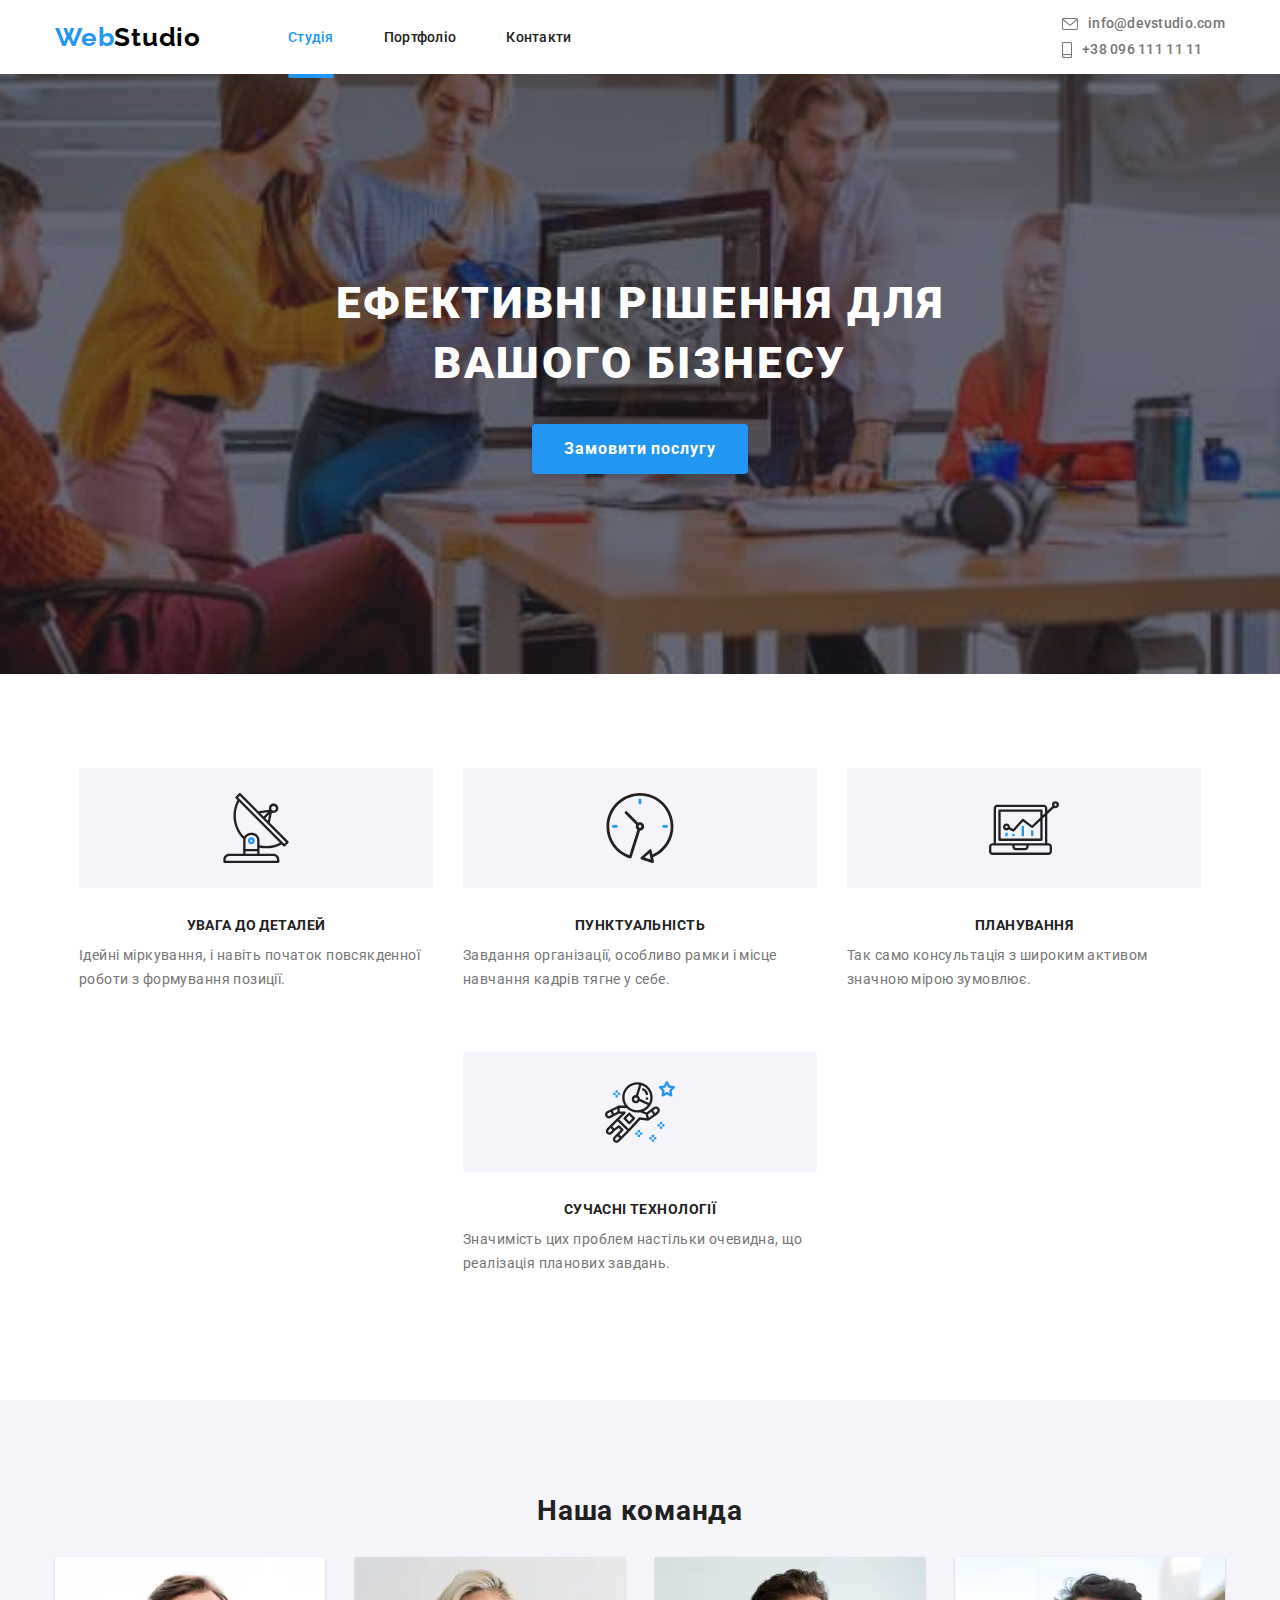
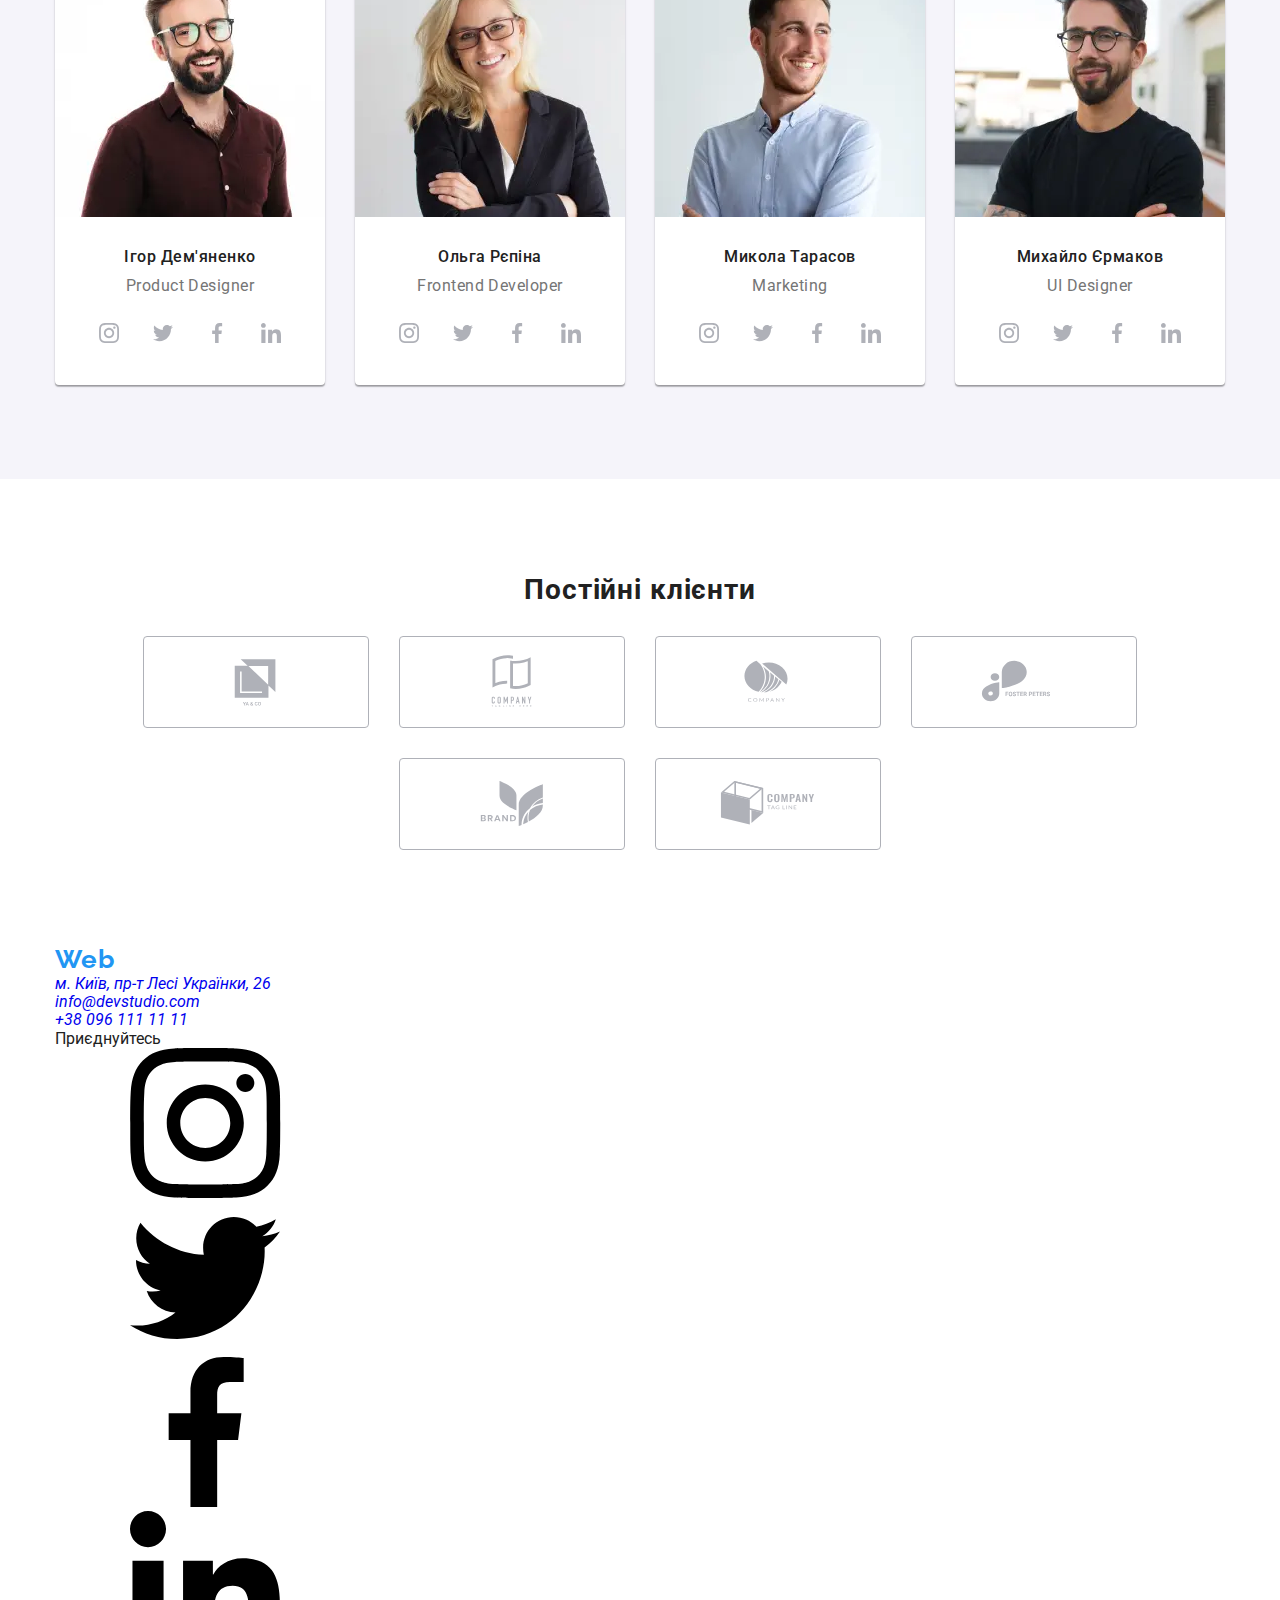
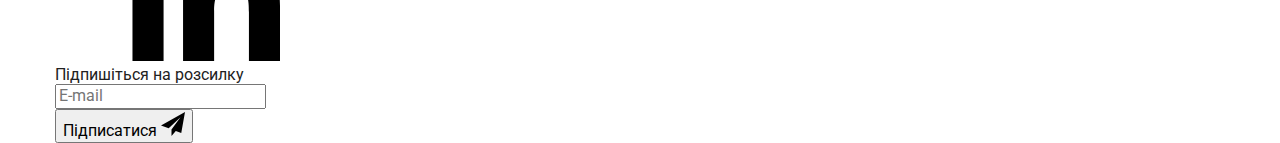
==== commit e69daacd: "add" ====
--- a/index.html
+++ b/index.html
@@ -117,7 +117,7 @@
         <div class="container">
           <h2 class="visually-hidden">Наші переваги</h2>
           <ul class="advantages-list list-item list">
-            <li>
+            <li class="advantages-list__item">
               <a href="" class="advantages-list__link">
                 <svg lang="en" aria-label="antenna icon" class="advantages-list__icon">
                   <use href="./images/symbol-defs.svg#icon-antenna"></use>
@@ -128,7 +128,7 @@
                 Ідейні міркування, і навіть початок повсякденної роботи з формування позиції.
               </p>
             </li>
-            <li>
+            <li class="advantages-list__item">
               <a href="" class="advantages-list__link">
                 <svg lang="en" aria-label="clock icon" class="advantages-list__icon">
                   <use href="./images/symbol-defs.svg#icon-clock"></use>
@@ -139,7 +139,7 @@
                 Завдання організації, особливо рамки і місце навчання кадрів тягне у себе.
               </p>
             </li>
-            <li>
+            <li class="advantages-list__item">
               <a href="" class="advantages-list__link">
                 <svg lang="en" aria-label="diagram icon" class="advantages-list__icon">
                   <use href="./images/symbol-defs.svg#icon-diagram"></use>
@@ -150,7 +150,7 @@
                 Так само консультація з широким активом значною мірою зумовлює.
               </p>
             </li>
-            <li>
+            <li class="advantages-list__item">
               <a href="" class="advantages-list__link">
                 <svg lang="en" aria-label="astronaut icon" class="advantages-list__icon">
                   <use href="./images/symbol-defs.svg#icon-astronaut"></use>
--- a/css/main.min.css
+++ b/css/main.min.css
@@ -1 +1 @@
-:root{--primery-font: "Roboto", sans-serif;--secondary-font: "Raleway", sans-serif;--accent-color: #2196f3;--dark-accent-color: #212121;--grey-accent-color: #757575;--white-accent-color: #ffffff;--black-accent-color: #000000;--dark-background-accent-color: #2f303a;--blue-background-accent-color: #188ce8;--white-background-accent-color: #f5f4fa;--white-border-color: #eeeeee;--grey-second-accent-color: #afb1b8;--transition-dur-and-func: 250ms cubic-bezier(0.4, 0, 0.2, 1)}h1,h2,h3,h4,p{margin-top:0;margin-bottom:0}button{cursor:pointer}body{font-family:var(--primery-font);color:var(--dark-accent-color)}ul{margin-top:0;margin-bottom:0;padding-left:0}img{display:block}.link{text-decoration:none}.list{list-style:none}@media screen and (max-width: 767px){.section{padding-top:60px;padding-bottom:60px}}@media screen and (min-width: 768px){.section{padding-top:60px;padding-bottom:60px}}@media screen and (min-width: 1200px){.section{padding-top:94px;padding-bottom:94px}}.container{padding-left:15px;padding-right:15px}@media screen and (min-width: 480px){.container{width:480px;margin-left:auto;margin-right:auto}}@media screen and (min-width: 768px){.container{width:768px}}@media screen and (min-width: 1200px){.container{width:1200px}}@media screen and (max-width: 767px){.modal-open-btn{padding:10px 24px}}@media screen and (min-width: 768px){.modal-open-btn{padding:10px 24px}}@media screen and (min-width: 1200px){.modal-open-btn{padding:10px 32px}}.modal-open-btn{display:block;margin-right:auto;margin-left:auto;font-weight:700;font-size:16px;line-height:1.88;letter-spacing:.06em;color:var(--white-accent-color);background-color:var(--accent-color);box-shadow:0px 4px 4px rgba(0,0,0,.15);border-radius:4px;border:none;transition:background-color var(--transition-dur-and-func)}.modal-open-btn:hover,.modal-open-btn:focus{background-color:var(--blue-background-accent-color)}@media screen and (max-width: 767px){.mobile-menu{position:fixed;top:0;left:0;z-index:100;width:100%;height:100%;background-color:var(--white-accent-color);opacity:0;visibility:hidden;pointer-events:none;transition:opacity 250ms ease,visibility 250ms ease}.mobile-menu__container{position:relative;padding-left:40px;padding-top:48px;padding-bottom:48px;height:100%}.mobile-menu.is-open{opacity:1;visibility:visible;pointer-events:auto}.mobile-menu__close-btn{position:absolute;top:16px;right:15px;background-color:rgba(0,0,0,0);border:0;padding:0;line-height:0}.mobile-menu__close-btn:hover,.mobile-menu__close-btn:focus{fill:var(--accent-color)}.mobile-menu__close-icon{width:40px;height:40px}.mobile-menu__list{margin-bottom:302px}.mobile-menu__list .link.current{color:var(--accent-color)}.mobile-menu__item:not(:last-child){margin-bottom:32px}.mobile-menu__link{font-family:"Roboto";font-style:normal;font-weight:500;font-size:40px;line-height:1.18;letter-spacing:.02em;color:var(--dark-accent-color)}.mobile-menu__link:hover,.mobile-menu__link:focus{color:var(--accent-color)}.mobile-menu__contact-tel{margin-bottom:32px}.mobile-menu__contact-tel-link{font-family:"Roboto";font-style:normal;font-weight:500;font-size:34px;line-height:1.18;letter-spacing:.02em;color:var(--accent-color)}.mobile-menu__contact-tel-link:hover,.mobile-menu__contact-tel-link:focus{color:var(--accent-color)}.mobile-menu__contact-mail{margin-bottom:64px}.mobile-menu__contact-mail-link{font-family:"Roboto";font-style:normal;font-weight:500;font-size:24px;line-height:1.17;letter-spacing:.02em;color:var(--grey-accent-color)}.mobile-menu__contact-mail-link:hover,.mobile-menu__contact-mail-link:focus{color:var(--accent-color)}.mobile-menu__social-list{display:flex;justify-content:flex-start;gap:10px}.mobile-menu__social-item{border-right:2px solid rgba(33,33,33,.2);padding-right:10px}.mobile-menu__social-link{font-family:"Roboto";font-style:normal;font-weight:500;font-size:18px;line-height:1.22;letter-spacing:.02em;color:var(--accent-color)}.mobile-menu__social-link:hover,.mobile-menu__social-link:focus{color:var(--accent-color)}}@media screen and (min-width: 767px){.mobile-menu{display:none}}@media screen and (max-width: 767px){.title{margin-bottom:30px;font-weight:700;font-size:28px;line-height:1.18;text-align:center;letter-spacing:.03em}}.page-logo{font-family:"Raleway";font-style:normal;font-weight:700;font-size:26px;line-height:1.19;letter-spacing:.03em;color:var(--accent-color)}.logo-studio{color:var(--black-accent-color)}.footer__logo{color:var(--white-accent-color)}.visually-hidden{position:absolute;width:1px;height:1px;margin:-1px;padding:0;overflow:hidden;border:0;clip:rect(0 0 0 0)}@media screen and (max-width: 767px){.list-item{display:flex;flex-direction:column;gap:30px}}.backdrop{position:fixed;top:0;left:0;z-index:100;width:100%;height:100%;background-color:rgba(0,0,0,.5);transition:opacity 250ms ease,visibility 250ms ease}.backdrop.is-hidden{visibility:hidden;opacity:0;pointer-events:none}@media screen and (max-width: 767px){.modal{position:absolute;top:50%;left:50%;transform:translate(-50%, -50%);width:450px;height:609px;background-color:var(--white-accent-color);padding:40px}}.modal-close-btn{position:absolute;top:8px;right:8px;display:flex;align-items:center;justify-content:center;width:30px;height:30px;border-radius:50%;background-color:var(--white-accent-color);border:1px solid rgba(0,0,0,.1);padding:0px}.modal-close-btn:hover,.modal-close-btn:focus{fill:var(--accent-color)}.modal-form-title{font-weight:700;font-size:20px;line-height:1.15;text-align:center;letter-spacing:.03em;color:#212121;margin-bottom:12px}.modal-form{display:flex;flex-direction:column}.modal-form-field{margin-bottom:10px}.modal-form-field-textarea{margin-bottom:20px}.modal-form-field-desc{display:block;font-size:12px;line-height:1.17;letter-spacing:.01em;color:var(--grey-accent-color);margin-bottom:4px}.modal-form-input-wrapper{position:relative;display:block}.modal-form-input{width:100%;height:40px;border:1px solid rgba(33,33,33,.2);border-radius:4px;padding-left:42px;transition:border-color var(--transition-dur-and-func)}.modal-form-input:focus{outline:none;border-color:var(--accent-color)}.modal-form-input-icon{display:block;position:absolute;top:50%;left:12px;transform:translateY(-50%);fill:var(--dark-accent-color);transition:fill var(--transition-dur-and-func)}.modal-form-input:focus+.modal-form-input-icon{fill:var(--accent-color)}.modal-form-message{width:100%;height:120px;border:1px solid rgba(33,33,33,.2);border-radius:4px;padding:12px 16px;resize:none;transition:border-color var(--transition-dur-and-func)}.modal-form-message::placeholder{font-size:12px;line-height:1.17;letter-spacing:.01em;color:rgba(117,117,117,.5)}.modal-form-message:focus{outline:none;border-color:var(--accent-color)}.modal-form-check-field{display:flex;align-items:center;justify-content:center;font-size:14px;line-height:1.71;letter-spacing:.03em;color:var(--grey-accent-color);margin-bottom:30px}.modal-form-check{position:absolute;appearance:none}.modal-form-own-checkbox{width:16px;height:15px;border-radius:2px;border:2px solid var(--dark-accent-color);cursor:pointer;margin-right:7px}.modal-form-check:checked+.modal-form-own-checkbox{background-color:var(--accent-color);border:none}.modal-form-checkbox-icon{display:none}.modal-form-check:checked+.modal-form-own-checkbox .modal-form-checkbox-icon{display:block;fill:#fff}.modal-form-agreement{color:var(--accent-color)}.modal-form-submit{display:block;margin-right:auto;margin-left:auto;padding:10px 52px;font-weight:700;font-size:16px;line-height:1.88;letter-spacing:.06em;color:var(--white-accent-color);background-color:var(--accent-color);box-shadow:0px 4px 4px rgba(0,0,0,.15);border-radius:4px;border:none;transition:background-color var(--transition-dur-and-func)}.modal-form-submit:hover,.modal-form-submit:focus{background-color:var(--blue-background-accent-color)}.overlay{position:absolute;top:0;left:0;height:100%;width:100%;overflow:auto;transform:translateY(100%);transition:transform var(--transition-dur-and-func);background:rgba(33,150,243,.9);color:var(--white-accent-color);font-size:18px;line-height:28px;letter-spacing:.03em;padding:63px 24px}.card-link:hover .overlay,.card-link:focus .overlay{transform:translateY(0%)}@media screen and (max-width: 767px){.footer-modal{display:flex;flex-direction:column;flex-wrap:wrap;text-align:center}.footer-modal-form-title{font-weight:700;font-size:14px;line-height:1.14;letter-spacing:.03em;text-transform:uppercase;color:var(--white-accent-color);margin-bottom:20px}.footer-modal-form-input{width:100%;height:50px;padding-left:16px;color:var(--white-accent-color);background:none;border:1px solid rgba(255,255,255,.3);filter:drop-shadow(0px 4px 4px rgba(0, 0, 0, 0.15));border-radius:4px;transition:border-color var(--transition-dur-and-func);margin-bottom:20px}.footer-modal-form-input::placeholder{font-size:16px;line-height:1.25;letter-spacing:.03em;color:rgba(255,255,255,.6)}.footer-modal-form-input:focus{outline:none;border-color:var(--accent-color)}.footer-modal-form-submit{display:flex;column-gap:10px;justify-content:center;align-items:center;padding:0;width:200px;height:50px;box-shadow:0px 4px 4px rgba(0,0,0,.15);border-radius:4px;border:none;font-weight:700;font-size:16px;line-height:1.88;letter-spacing:.06em;color:var(--white-accent-color);background-color:var(--accent-color);transition:background-color var(--transition-dur-and-func)}.footer-modal-form-submit:hover,.footer-modal-form-submit:focus{background-color:var(--blue-background-accent-color)}.footer-modal-form-input-icon{fill:var(--white-accent-color)}.footer-modal-form-input-wrapper{display:flex;justify-content:center}}@media screen and (max-width: 767px){.menu{display:none}.menu-list-contact{display:none}.page-header__button{line-height:0;border:none;background-color:rgba(0,0,0,0);padding:0}.page-header__button-icon{width:40px;height:40px}}.page-header{padding-top:16px;padding-bottom:16px}.page-header__container{display:flex;align-items:center;justify-content:space-between}@media screen and (min-width: 768px){.page-header__button{display:none}.page-navigation{display:flex;align-items:center}.logo{margin-right:87px}.menu{display:flex;column-gap:50px}.menu-list-contact{margin-left:auto}.menu .link.current{color:var(--accent-color)}.menu__link{position:relative;padding-bottom:32px;padding-top:32px;font-weight:500;font-size:14px;line-height:1.14;letter-spacing:.02em;color:var(--dark-accent-color);transition:color var(--transition-dur-and-func)}.menu__link:hover,.menu__link:focus{color:var(--accent-color)}.current::after{position:absolute;display:block;content:"";left:0;bottom:-1px;width:100%;height:4px;background-color:var(--accent-color);border-radius:2px}.icon-smartphone{width:10px;height:16px;margin-right:10px;fill:currentColor}.envelope-image{width:16px;height:12px;margin-right:10px;fill:currentColor}.contact-mail{display:flex;align-items:center;font-weight:500;font-size:14px;line-height:1.14;letter-spacing:.02em;color:var(--grey-accent-color);margin-bottom:10px;transition:color var(--transition-dur-and-func)}.contact-mail:hover,.contact-mail:focus{color:var(--accent-color)}.contact-phone-number{display:flex;align-items:center;font-weight:500;font-size:14px;line-height:1.14;letter-spacing:.02em;color:var(--grey-accent-color);transition:color var(--transition-dur-and-func)}.contact-phone-number:hover,.contact-phone-number:focus{color:var(--accent-color)}}@media screen and (max-width: 767px){.container-hero{height:400px;max-width:480px;padding-top:118px;padding-bottom:118px}.container-hero__title{width:360px;font-size:26px;line-height:1.62}}@media screen and (min-width: 768px){.container-hero{height:400px;max-width:768px;padding-top:118px;padding-bottom:118px}.container-hero__title{width:360px;font-size:26px;line-height:1.62}}@media screen and (min-width: 1200px){.container-hero{max-width:1600px;height:600px;padding-top:200px;padding-bottom:200px}.container-hero__title{font-size:44px;line-height:1.36;width:696px}}.container-hero{margin-left:auto;margin-right:auto;background-color:#c4c4c4;background-image:linear-gradient(rgba(47, 48, 58, 0.4), rgba(47, 48, 58, 0.4)),url(/images/hero-background/Header.mob.img.jpg);background-repeat:no-repeat;background-size:cover;background-position:center}.container-hero__title{display:block;text-align:center;margin-right:auto;margin-left:auto;margin-bottom:30px;font-weight:900;letter-spacing:.06em;text-transform:uppercase;color:var(--white-accent-color)}@media screen and (min-device-picel-ratio: 2)and (max-width: 767px),screen and (min-resolution: 192dpi)and (max-width: 767px),screen and (min-resolution: 2dppx)and (max-width: 767px){.container-hero{background-image:linear-gradient(rgba(47, 48, 58, 0.4), rgba(47, 48, 58, 0.4)),url(/images/hero-background/Header.mob@2x.img.jpg)}}@media screen and (max-width: 767px){.advantages-list__link{display:flex;justify-content:center;align-items:center;width:100%;height:120px;background:var(--white-background-accent-color);border-radius:4px;margin-bottom:30px;cursor:unset}.advantages-list__icon{width:70px;height:70px}.advantages-list__title{font-weight:700;font-size:14px;line-height:1.14;letter-spacing:.03em;text-transform:uppercase;margin-bottom:10px;text-align:center}.advantages-list__description{font-size:14px;line-height:1.71;letter-spacing:.03em;margin-bottom:30px;color:var(--grey-accent-color)}.advantages-list__description-last{margin-bottom:0}}@media screen and (max-width: 767px){.specialization{display:none}}@media screen and (max-width: 767px){.team{background-color:var(--white-background-accent-color)}.team__item{background:var(--white-accent-color);box-shadow:0px 1px 3px rgba(0,0,0,.12),0px 1px 1px rgba(0,0,0,.14),0px 2px 1px rgba(0,0,0,.2);border-radius:0px 0px 4px 4px;display:flex;flex-direction:column;align-items:center}.team__img{margin-bottom:30px;width:100%}.team__title{font-weight:500;font-size:16px;line-height:1.19;text-align:center;letter-spacing:.03em;margin-bottom:10px}.team__description{font-size:16px;line-height:1.19;text-align:center;letter-spacing:.03em;margin-bottom:16px;color:var(--grey-accent-color)}.team__social-list{display:flex;justify-content:center;column-gap:10px;margin-bottom:30px}.team__social-list-link{display:flex;justify-content:center;align-items:center;width:44px;height:44px;border-radius:50px;transition:background-color var(--transition-dur-and-func)}.team__social-list-link:hover,.team__social-list-link:focus{background-color:var(--accent-color)}.team__social-list-icon{width:20px;height:20px;fill:var(--grey-second-accent-color);transition:fill var(--transition-dur-and-func)}.team__social-list-link:hover .team__social-list-icon,.team__social-list-link:focus .team__social-list-icon{fill:var(--white-accent-color)}}@media screen and (max-width: 767px){.customers__list-link{display:flex;justify-content:center;align-items:center;width:210px;height:92px;border:1px solid var(--grey-second-accent-color);border-radius:4px;transition:border var(--transition-dur-and-func)}.customers__list-link:hover,.customers__list-link:focus{border:1px solid var(--accent-color);border-radius:4px}.customers__list-icon{width:106px;height:60px;fill:var(--grey-second-accent-color);transition:fill var(--transition-dur-and-func)}.customers__list-link:hover .customers__list-icon,.customers__list-link:focus .customers__list-icon{fill:var(--accent-color)}.customers__list-item{display:flex;flex-wrap:wrap;justify-content:center;gap:30px}}@media screen and (max-width: 767px){.footer{padding-top:60px;padding-bottom:60px;background:var(--dark-background-accent-color)}.footer__page-logo{text-align:center;margin-bottom:20px}.footer-address{display:flex;flex-direction:column;margin-bottom:60px}.footer__address-link{font-style:normal;font-size:14px;line-height:1.7;letter-spacing:.03em;color:var(--white-accent-color)}.footer__address-item{display:flex;justify-content:center}.footer__address-item:not(:last-child){margin-bottom:8px}.footer__address-contact{font-style:normal;font-size:14px;line-height:1.7;letter-spacing:.03em;color:rgba(255,255,255,.6);transition:color var(--transition-dur-and-func)}.footer__address-contact:hover,.footer__address-contact:focus{color:var(--accent-color)}.footer__title{font-weight:700;font-size:14px;letter-spacing:.03em;text-transform:uppercase;color:var(--white-accent-color);margin-bottom:20px;text-align:center}.footer__social-list{display:flex;justify-content:center;gap:10px;margin-bottom:60px}.footer__social-list-link{display:flex;justify-content:center;align-items:center;width:44px;height:44px;border-radius:50px;background:rgba(255,255,255,.1);transition:background-color var(--transition-dur-and-func)}.footer__social-list-link:hover,.footer__social-list-link:focus{background-color:var(--accent-color)}.footer__social-list-icon{width:20px;height:20px;fill:var(--white-accent-color)}}@media screen and (max-width: 767px){.portfolio-menu{display:flex;margin-bottom:40px;flex-wrap:wrap;column-gap:8px;row-gap:15px;width:326px}.border-btn{padding:6px 22px}.first-btn{padding:6px 25px}.portfolio-open-btn{font-weight:500;font-size:16px;line-height:1.6;background:var(--white-background-accent-color);color:var(--dark-accent-color);border-radius:4px;border:none;transition:background-color var(--transition-dur-and-func),color var(--transition-dur-and-func)}.portfolio-open-btn:hover,.portfolio-open-btn:focus{background-color:var(--accent-color);color:var(--white-accent-color)}}.portfolio-list{display:flex;flex-wrap:wrap;gap:30px}.portfolio-card{flex-basis:calc((100% - 60px)/3)}.card-link:hover,.card-link:focus{display:block;box-shadow:0px 1px 1px rgba(0,0,0,.12),0px 4px 4px rgba(0,0,0,.06),1px 4px 6px rgba(0,0,0,.16)}.portfolio-img-item{font-weight:700;font-size:18px;line-height:2;letter-spacing:.06em;color:var(--dark-accent-color);margin-bottom:4px}.portfolio-img-name{font-size:16px;line-height:1.88;letter-spacing:.03em;color:var(--grey-accent-color)}.portfolio-list-img-wrapper{position:relative;overflow:hidden}.text-border{padding:20px 24px;border:1px solid var(--white-border-color);border-top:none}/*# sourceMappingURL=main.min.css.map */+:root{--primery-font: "Roboto", sans-serif;--secondary-font: "Raleway", sans-serif;--accent-color: #2196f3;--dark-accent-color: #212121;--grey-accent-color: #757575;--white-accent-color: #ffffff;--black-accent-color: #000000;--dark-background-accent-color: #2f303a;--blue-background-accent-color: #188ce8;--white-background-accent-color: #f5f4fa;--white-border-color: #eeeeee;--grey-second-accent-color: #afb1b8;--transition-dur-and-func: 250ms cubic-bezier(0.4, 0, 0.2, 1)}h1,h2,h3,h4,p{margin-top:0;margin-bottom:0}button{cursor:pointer}body{font-family:var(--primery-font);color:var(--dark-accent-color)}ul{margin-top:0;margin-bottom:0;padding-left:0}img{display:block}.link{text-decoration:none}.list{list-style:none}@media screen and (max-width: 767px){.section{padding-top:60px;padding-bottom:60px}}@media screen and (min-width: 768px){.section{padding-top:60px;padding-bottom:60px}}@media screen and (min-width: 1200px){.section{padding-top:94px;padding-bottom:94px}}.container{padding-left:15px;padding-right:15px}@media screen and (min-width: 480px){.container{width:480px;margin-left:auto;margin-right:auto}}@media screen and (min-width: 768px){.container{width:768px}}@media screen and (min-width: 1200px){.container{width:1200px}}@media screen and (max-width: 767px){.modal-open-btn{padding:10px 24px}}@media screen and (min-width: 768px){.modal-open-btn{padding:10px 24px}}@media screen and (min-width: 1200px){.modal-open-btn{padding:10px 32px}}.modal-open-btn{display:block;margin-right:auto;margin-left:auto;font-weight:700;font-size:16px;line-height:1.88;letter-spacing:.06em;color:var(--white-accent-color);background-color:var(--accent-color);box-shadow:0px 4px 4px rgba(0,0,0,.15);border-radius:4px;border:none;transition:background-color var(--transition-dur-and-func)}.modal-open-btn:hover,.modal-open-btn:focus{background-color:var(--blue-background-accent-color)}@media screen and (max-width: 767px){.mobile-menu{position:fixed;top:0;left:0;z-index:100;width:100%;height:100%;background-color:var(--white-accent-color);opacity:0;visibility:hidden;pointer-events:none;transition:opacity 250ms ease,visibility 250ms ease}.mobile-menu__container{position:relative;padding-left:40px;padding-top:48px;padding-bottom:48px;height:100%}.mobile-menu.is-open{opacity:1;visibility:visible;pointer-events:auto}.mobile-menu__close-btn{position:absolute;top:16px;right:15px;background-color:rgba(0,0,0,0);border:0;padding:0;line-height:0}.mobile-menu__close-btn:hover,.mobile-menu__close-btn:focus{fill:var(--accent-color)}.mobile-menu__close-icon{width:40px;height:40px}.mobile-menu__list{margin-bottom:302px}.mobile-menu__list .link.current{color:var(--accent-color)}.mobile-menu__item:not(:last-child){margin-bottom:32px}.mobile-menu__link{font-family:"Roboto";font-style:normal;font-weight:500;font-size:40px;line-height:1.18;letter-spacing:.02em;color:var(--dark-accent-color)}.mobile-menu__link:hover,.mobile-menu__link:focus{color:var(--accent-color)}.mobile-menu__contact-tel{margin-bottom:32px}.mobile-menu__contact-tel-link{font-family:"Roboto";font-style:normal;font-weight:500;font-size:34px;line-height:1.18;letter-spacing:.02em;color:var(--accent-color)}.mobile-menu__contact-tel-link:hover,.mobile-menu__contact-tel-link:focus{color:var(--accent-color)}.mobile-menu__contact-mail{margin-bottom:64px}.mobile-menu__contact-mail-link{font-family:"Roboto";font-style:normal;font-weight:500;font-size:24px;line-height:1.17;letter-spacing:.02em;color:var(--grey-accent-color)}.mobile-menu__contact-mail-link:hover,.mobile-menu__contact-mail-link:focus{color:var(--accent-color)}.mobile-menu__social-list{display:flex;justify-content:flex-start;gap:10px}.mobile-menu__social-item{border-right:2px solid rgba(33,33,33,.2);padding-right:10px}.mobile-menu__social-link{font-family:"Roboto";font-style:normal;font-weight:500;font-size:18px;line-height:1.22;letter-spacing:.02em;color:var(--accent-color)}.mobile-menu__social-link:hover,.mobile-menu__social-link:focus{color:var(--accent-color)}}@media screen and (min-width: 767px){.mobile-menu{display:none}}@media screen and (max-width: 767px){.title{margin-bottom:30px;font-weight:700;font-size:28px;line-height:1.18;text-align:center;letter-spacing:.03em}}@media screen and (min-width: 768px){.title{margin-bottom:30px;font-weight:700;font-size:28px;line-height:1.18;text-align:center;letter-spacing:.03em}}.page-logo{font-family:"Raleway";font-style:normal;font-weight:700;font-size:26px;line-height:1.19;letter-spacing:.03em;color:var(--accent-color)}.logo-studio{color:var(--black-accent-color)}.footer__logo{color:var(--white-accent-color)}.visually-hidden{position:absolute;width:1px;height:1px;margin:-1px;padding:0;overflow:hidden;border:0;clip:rect(0 0 0 0)}@media screen and (max-width: 767px){.list-item{display:flex;flex-direction:column;gap:30px}}@media screen and (min-width: 768px){.list-item{display:flex;gap:30px;justify-content:center;flex-wrap:wrap}}.backdrop{position:fixed;top:0;left:0;z-index:100;width:100%;height:100%;background-color:rgba(0,0,0,.5);transition:opacity 250ms ease,visibility 250ms ease}.backdrop.is-hidden{visibility:hidden;opacity:0;pointer-events:none}@media screen and (max-width: 767px){.modal{position:absolute;top:50%;left:50%;transform:translate(-50%, -50%);width:450px;height:609px;background-color:var(--white-accent-color);padding:40px}}.modal-close-btn{position:absolute;top:8px;right:8px;display:flex;align-items:center;justify-content:center;width:30px;height:30px;border-radius:50%;background-color:var(--white-accent-color);border:1px solid rgba(0,0,0,.1);padding:0px}.modal-close-btn:hover,.modal-close-btn:focus{fill:var(--accent-color)}.modal-form-title{font-weight:700;font-size:20px;line-height:1.15;text-align:center;letter-spacing:.03em;color:#212121;margin-bottom:12px}.modal-form{display:flex;flex-direction:column}.modal-form-field{margin-bottom:10px}.modal-form-field-textarea{margin-bottom:20px}.modal-form-field-desc{display:block;font-size:12px;line-height:1.17;letter-spacing:.01em;color:var(--grey-accent-color);margin-bottom:4px}.modal-form-input-wrapper{position:relative;display:block}.modal-form-input{width:100%;height:40px;border:1px solid rgba(33,33,33,.2);border-radius:4px;padding-left:42px;transition:border-color var(--transition-dur-and-func)}.modal-form-input:focus{outline:none;border-color:var(--accent-color)}.modal-form-input-icon{display:block;position:absolute;top:50%;left:12px;transform:translateY(-50%);fill:var(--dark-accent-color);transition:fill var(--transition-dur-and-func)}.modal-form-input:focus+.modal-form-input-icon{fill:var(--accent-color)}.modal-form-message{width:100%;height:120px;border:1px solid rgba(33,33,33,.2);border-radius:4px;padding:12px 16px;resize:none;transition:border-color var(--transition-dur-and-func)}.modal-form-message::placeholder{font-size:12px;line-height:1.17;letter-spacing:.01em;color:rgba(117,117,117,.5)}.modal-form-message:focus{outline:none;border-color:var(--accent-color)}.modal-form-check-field{display:flex;align-items:center;justify-content:center;font-size:14px;line-height:1.71;letter-spacing:.03em;color:var(--grey-accent-color);margin-bottom:30px}.modal-form-check{position:absolute;appearance:none}.modal-form-own-checkbox{width:16px;height:15px;border-radius:2px;border:2px solid var(--dark-accent-color);cursor:pointer;margin-right:7px}.modal-form-check:checked+.modal-form-own-checkbox{background-color:var(--accent-color);border:none}.modal-form-checkbox-icon{display:none}.modal-form-check:checked+.modal-form-own-checkbox .modal-form-checkbox-icon{display:block;fill:#fff}.modal-form-agreement{color:var(--accent-color)}.modal-form-submit{display:block;margin-right:auto;margin-left:auto;padding:10px 52px;font-weight:700;font-size:16px;line-height:1.88;letter-spacing:.06em;color:var(--white-accent-color);background-color:var(--accent-color);box-shadow:0px 4px 4px rgba(0,0,0,.15);border-radius:4px;border:none;transition:background-color var(--transition-dur-and-func)}.modal-form-submit:hover,.modal-form-submit:focus{background-color:var(--blue-background-accent-color)}.overlay{position:absolute;top:0;left:0;height:100%;width:100%;overflow:auto;transform:translateY(100%);transition:transform var(--transition-dur-and-func);background:rgba(33,150,243,.9);color:var(--white-accent-color);font-size:18px;line-height:28px;letter-spacing:.03em;padding:63px 24px}.card-link:hover .overlay,.card-link:focus .overlay{transform:translateY(0%)}@media screen and (max-width: 767px){.footer-modal{display:flex;flex-direction:column;flex-wrap:wrap;text-align:center}.footer-modal-form-title{font-weight:700;font-size:14px;line-height:1.14;letter-spacing:.03em;text-transform:uppercase;color:var(--white-accent-color);margin-bottom:20px}.footer-modal-form-input{width:100%;height:50px;padding-left:16px;color:var(--white-accent-color);background:none;border:1px solid rgba(255,255,255,.3);filter:drop-shadow(0px 4px 4px rgba(0, 0, 0, 0.15));border-radius:4px;transition:border-color var(--transition-dur-and-func);margin-bottom:20px}.footer-modal-form-input::placeholder{font-size:16px;line-height:1.25;letter-spacing:.03em;color:rgba(255,255,255,.6)}.footer-modal-form-input:focus{outline:none;border-color:var(--accent-color)}.footer-modal-form-submit{display:flex;column-gap:10px;justify-content:center;align-items:center;padding:0;width:200px;height:50px;box-shadow:0px 4px 4px rgba(0,0,0,.15);border-radius:4px;border:none;font-weight:700;font-size:16px;line-height:1.88;letter-spacing:.06em;color:var(--white-accent-color);background-color:var(--accent-color);transition:background-color var(--transition-dur-and-func)}.footer-modal-form-submit:hover,.footer-modal-form-submit:focus{background-color:var(--blue-background-accent-color)}.footer-modal-form-input-icon{fill:var(--white-accent-color)}.footer-modal-form-input-wrapper{display:flex;justify-content:center}}@media screen and (max-width: 767px){.menu{display:none}.menu-list-contact{display:none}.page-header__button{line-height:0;border:none;background-color:rgba(0,0,0,0);padding:0}.page-header__button-icon{width:40px;height:40px}}.page-header{padding-top:16px;padding-bottom:16px}.page-header__container{display:flex;align-items:center;justify-content:space-between}@media screen and (min-width: 768px){.page-header__button{display:none}.page-navigation{display:flex;align-items:center}.logo{margin-right:87px}.menu{display:flex;column-gap:50px}.menu-list-contact{margin-left:auto}.menu .link.current{color:var(--accent-color)}.menu__link{position:relative;padding-bottom:32px;padding-top:32px;font-weight:500;font-size:14px;line-height:1.14;letter-spacing:.02em;color:var(--dark-accent-color);transition:color var(--transition-dur-and-func)}.menu__link:hover,.menu__link:focus{color:var(--accent-color)}.current::after{position:absolute;display:block;content:"";left:0;bottom:-1px;width:100%;height:4px;background-color:var(--accent-color);border-radius:2px}.icon-smartphone{width:10px;height:16px;margin-right:10px;fill:currentColor}.envelope-image{width:16px;height:12px;margin-right:10px;fill:currentColor}.contact-mail{display:flex;align-items:center;font-weight:500;font-size:14px;line-height:1.14;letter-spacing:.02em;color:var(--grey-accent-color);margin-bottom:10px;transition:color var(--transition-dur-and-func)}.contact-mail:hover,.contact-mail:focus{color:var(--accent-color)}.contact-phone-number{display:flex;align-items:center;font-weight:500;font-size:14px;line-height:1.14;letter-spacing:.02em;color:var(--grey-accent-color);transition:color var(--transition-dur-and-func)}.contact-phone-number:hover,.contact-phone-number:focus{color:var(--accent-color)}}@media screen and (max-width: 767px){.container-hero{height:400px;max-width:480px;padding-top:118px;padding-bottom:118px}.container-hero__title{width:360px;font-size:26px;line-height:1.62}}@media screen and (min-width: 768px){.container-hero{height:400px;max-width:768px;padding-top:118px;padding-bottom:118px}.container-hero__title{width:360px;font-size:26px;line-height:1.62}}@media screen and (min-width: 1200px){.container-hero{max-width:1600px;height:600px;padding-top:200px;padding-bottom:200px}.container-hero__title{font-size:44px;line-height:1.36;width:696px}}.container-hero{margin-left:auto;margin-right:auto;background-color:#c4c4c4;background-image:linear-gradient(rgba(47, 48, 58, 0.4), rgba(47, 48, 58, 0.4)),url(/images/hero-background/Header.mob.img.jpg);background-repeat:no-repeat;background-size:cover;background-position:center}.container-hero__title{display:block;text-align:center;margin-right:auto;margin-left:auto;margin-bottom:30px;font-weight:900;letter-spacing:.06em;text-transform:uppercase;color:var(--white-accent-color)}@media screen and (min-device-picel-ratio: 2)and (max-width: 767px),screen and (min-resolution: 192dpi)and (max-width: 767px),screen and (min-resolution: 2dppx)and (max-width: 767px){.container-hero{background-image:linear-gradient(rgba(47, 48, 58, 0.4), rgba(47, 48, 58, 0.4)),url(/images/hero-background/Header.mob@2x.img.jpg)}}@media screen and (max-width: 767px){.advantages-list__link{width:100%}.advantages-list__description-last{margin-bottom:0}}@media screen and (min-width: 768px){.advantages-list{flex-wrap:wrap}.advantages-list__item{width:354px}}.advantages-list__icon{width:70px;height:70px}.advantages-list__link{display:flex;justify-content:center;align-items:center;height:120px;background:var(--white-background-accent-color);border-radius:4px;margin-bottom:30px;cursor:unset}.advantages-list__title{font-weight:700;font-size:14px;line-height:1.14;letter-spacing:.03em;text-transform:uppercase;margin-bottom:10px;text-align:center}.advantages-list__description{font-size:14px;line-height:1.71;letter-spacing:.03em;margin-bottom:30px;color:var(--grey-accent-color)}@media screen and (max-width: 767px){.specialization{display:none}}@media screen and (min-width: 768px){.specialization{display:none}}@media screen and (max-width: 767px){.team__img{margin-bottom:30px;width:100%}}@media screen and (min-width: 768px){.team__img{margin-bottom:30px;width:100%}}.team{background-color:var(--white-background-accent-color)}.team__item{display:flex;flex-direction:column;align-items:center;background:var(--white-accent-color);box-shadow:0px 1px 3px rgba(0,0,0,.12),0px 1px 1px rgba(0,0,0,.14),0px 2px 1px rgba(0,0,0,.2);border-radius:0px 0px 4px 4px}.team__title{font-weight:500;font-size:16px;line-height:1.19;text-align:center;letter-spacing:.03em;margin-bottom:10px}.team__description{font-size:16px;line-height:1.19;text-align:center;letter-spacing:.03em;margin-bottom:16px;color:var(--grey-accent-color)}.team__social-list{display:flex;justify-content:center;column-gap:10px;margin-bottom:30px}.team__social-list-link{display:flex;justify-content:center;align-items:center;width:44px;height:44px;border-radius:50px;transition:background-color var(--transition-dur-and-func)}.team__social-list-link:hover,.team__social-list-link:focus{background-color:var(--accent-color)}.team__social-list-icon{width:20px;height:20px;fill:var(--grey-second-accent-color);transition:fill var(--transition-dur-and-func)}.team__social-list-link:hover .team__social-list-icon,.team__social-list-link:focus .team__social-list-icon{fill:var(--white-accent-color)}@media screen and (max-width: 767px){.customers__list-link{width:210px}.customers__list-item{flex-wrap:wrap}}@media screen and (min-width: 768px){.customers__list-link{width:226px}.customers__list-item{flex-wrap:wrap}}.customers__list-icon{width:106px;height:60px;fill:var(--grey-second-accent-color);transition:fill var(--transition-dur-and-func)}.customers__list-link:hover .customers__list-icon,.customers__list-link:focus .customers__list-icon{fill:var(--accent-color)}.customers__list-link{display:flex;justify-content:center;align-items:center;height:92px;border:1px solid var(--grey-second-accent-color);border-radius:4px;transition:border var(--transition-dur-and-func)}.customers__list-link:hover,.customers__list-link:focus{border:1px solid var(--accent-color);border-radius:4px}.customers__list-item{display:flex;justify-content:center;gap:30px}@media screen and (max-width: 767px){.footer{padding-top:60px;padding-bottom:60px;background:var(--dark-background-accent-color)}.footer__page-logo{text-align:center;margin-bottom:20px}.footer-address{display:flex;flex-direction:column;margin-bottom:60px}.footer__address-link{font-style:normal;font-size:14px;line-height:1.7;letter-spacing:.03em;color:var(--white-accent-color)}.footer__address-item{display:flex;justify-content:center}.footer__address-item:not(:last-child){margin-bottom:8px}.footer__address-contact{font-style:normal;font-size:14px;line-height:1.7;letter-spacing:.03em;color:rgba(255,255,255,.6);transition:color var(--transition-dur-and-func)}.footer__address-contact:hover,.footer__address-contact:focus{color:var(--accent-color)}.footer__title{font-weight:700;font-size:14px;letter-spacing:.03em;text-transform:uppercase;color:var(--white-accent-color);margin-bottom:20px;text-align:center}.footer__social-list{display:flex;justify-content:center;gap:10px;margin-bottom:60px}.footer__social-list-link{display:flex;justify-content:center;align-items:center;width:44px;height:44px;border-radius:50px;background:rgba(255,255,255,.1);transition:background-color var(--transition-dur-and-func)}.footer__social-list-link:hover,.footer__social-list-link:focus{background-color:var(--accent-color)}.footer__social-list-icon{width:20px;height:20px;fill:var(--white-accent-color)}}@media screen and (max-width: 767px){.portfolio-menu{display:flex;margin-bottom:40px;flex-wrap:wrap;column-gap:8px;row-gap:15px;width:326px}.border-btn{padding:6px 22px}.first-btn{padding:6px 25px}.portfolio-open-btn{font-weight:500;font-size:16px;line-height:1.6;background:var(--white-background-accent-color);color:var(--dark-accent-color);border-radius:4px;border:none;transition:background-color var(--transition-dur-and-func),color var(--transition-dur-and-func)}.portfolio-open-btn:hover,.portfolio-open-btn:focus{background-color:var(--accent-color);color:var(--white-accent-color)}}.portfolio-list{display:flex;flex-wrap:wrap;gap:30px}.portfolio-card{flex-basis:calc((100% - 60px)/3)}.card-link:hover,.card-link:focus{display:block;box-shadow:0px 1px 1px rgba(0,0,0,.12),0px 4px 4px rgba(0,0,0,.06),1px 4px 6px rgba(0,0,0,.16)}.portfolio-img-item{font-weight:700;font-size:18px;line-height:2;letter-spacing:.06em;color:var(--dark-accent-color);margin-bottom:4px}.portfolio-img-name{font-size:16px;line-height:1.88;letter-spacing:.03em;color:var(--grey-accent-color)}.portfolio-list-img-wrapper{position:relative;overflow:hidden}.text-border{padding:20px 24px;border:1px solid var(--white-border-color);border-top:none}/*# sourceMappingURL=main.min.css.map */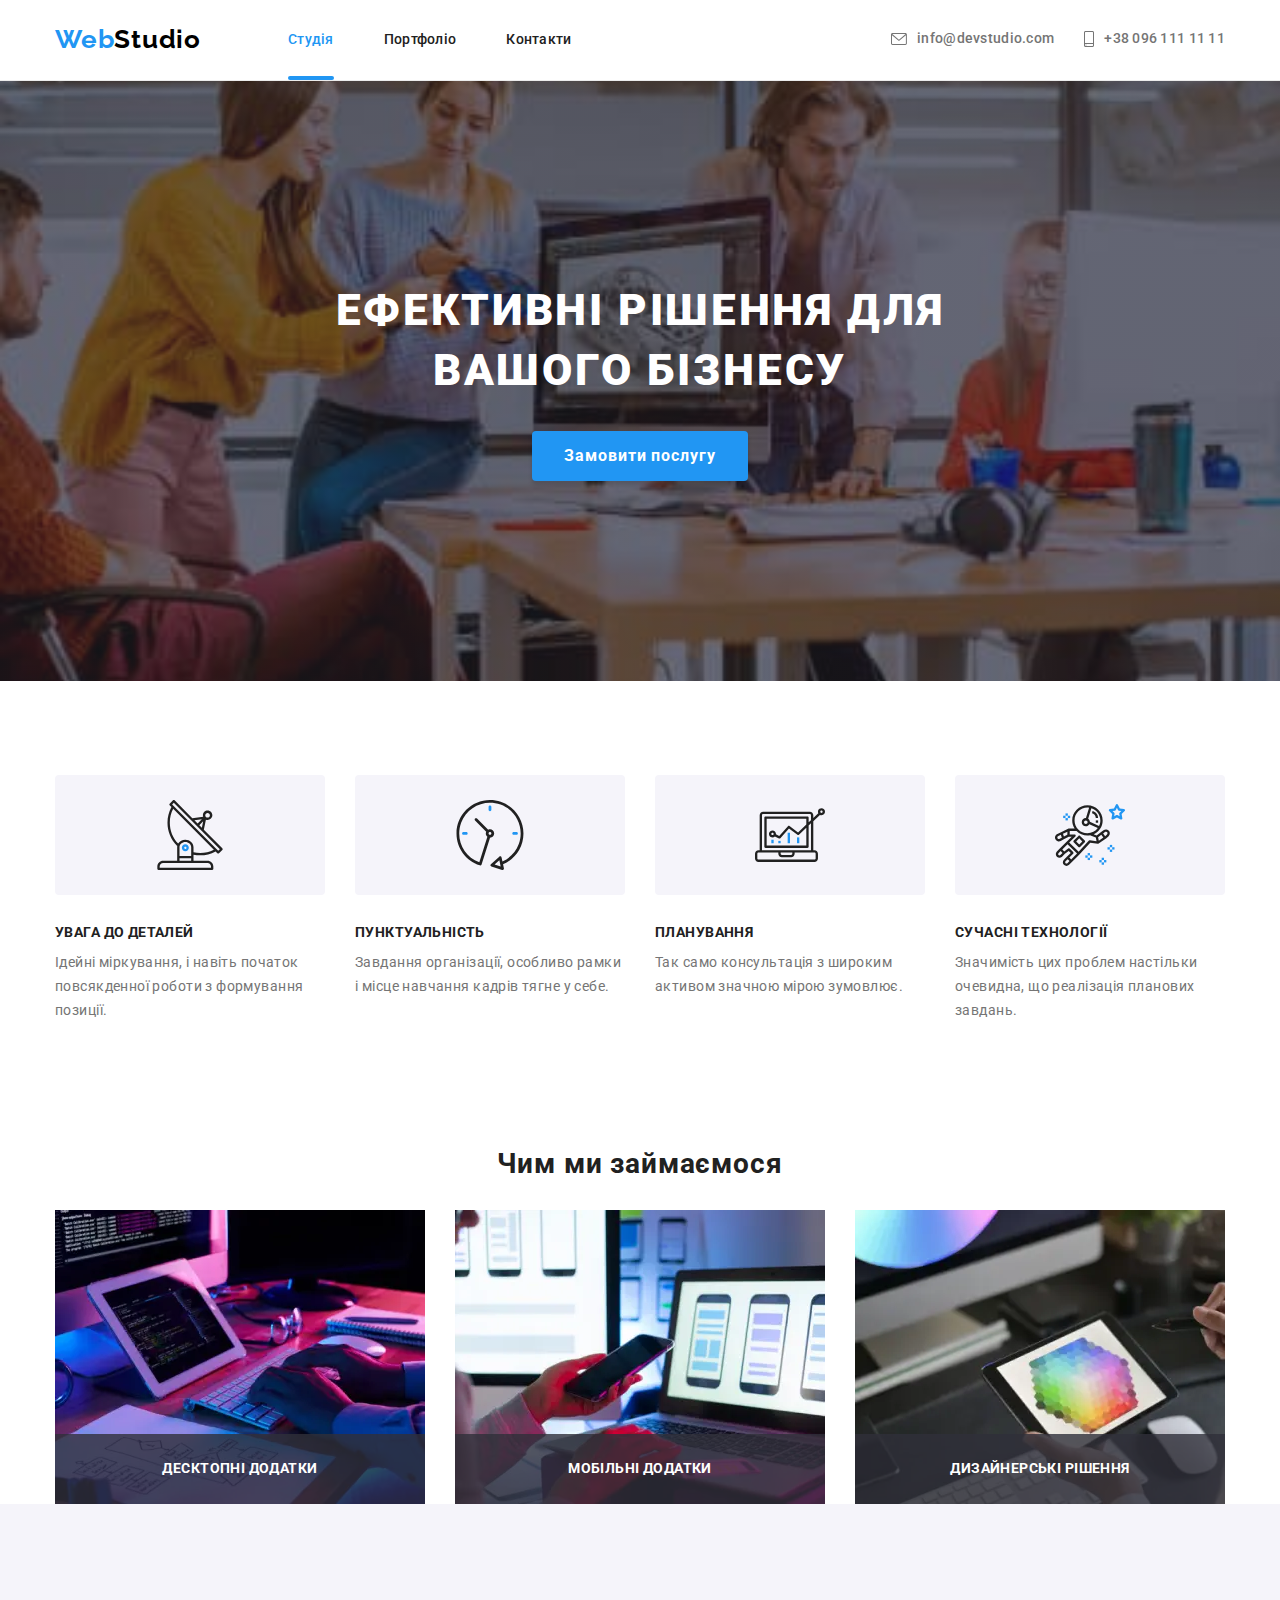
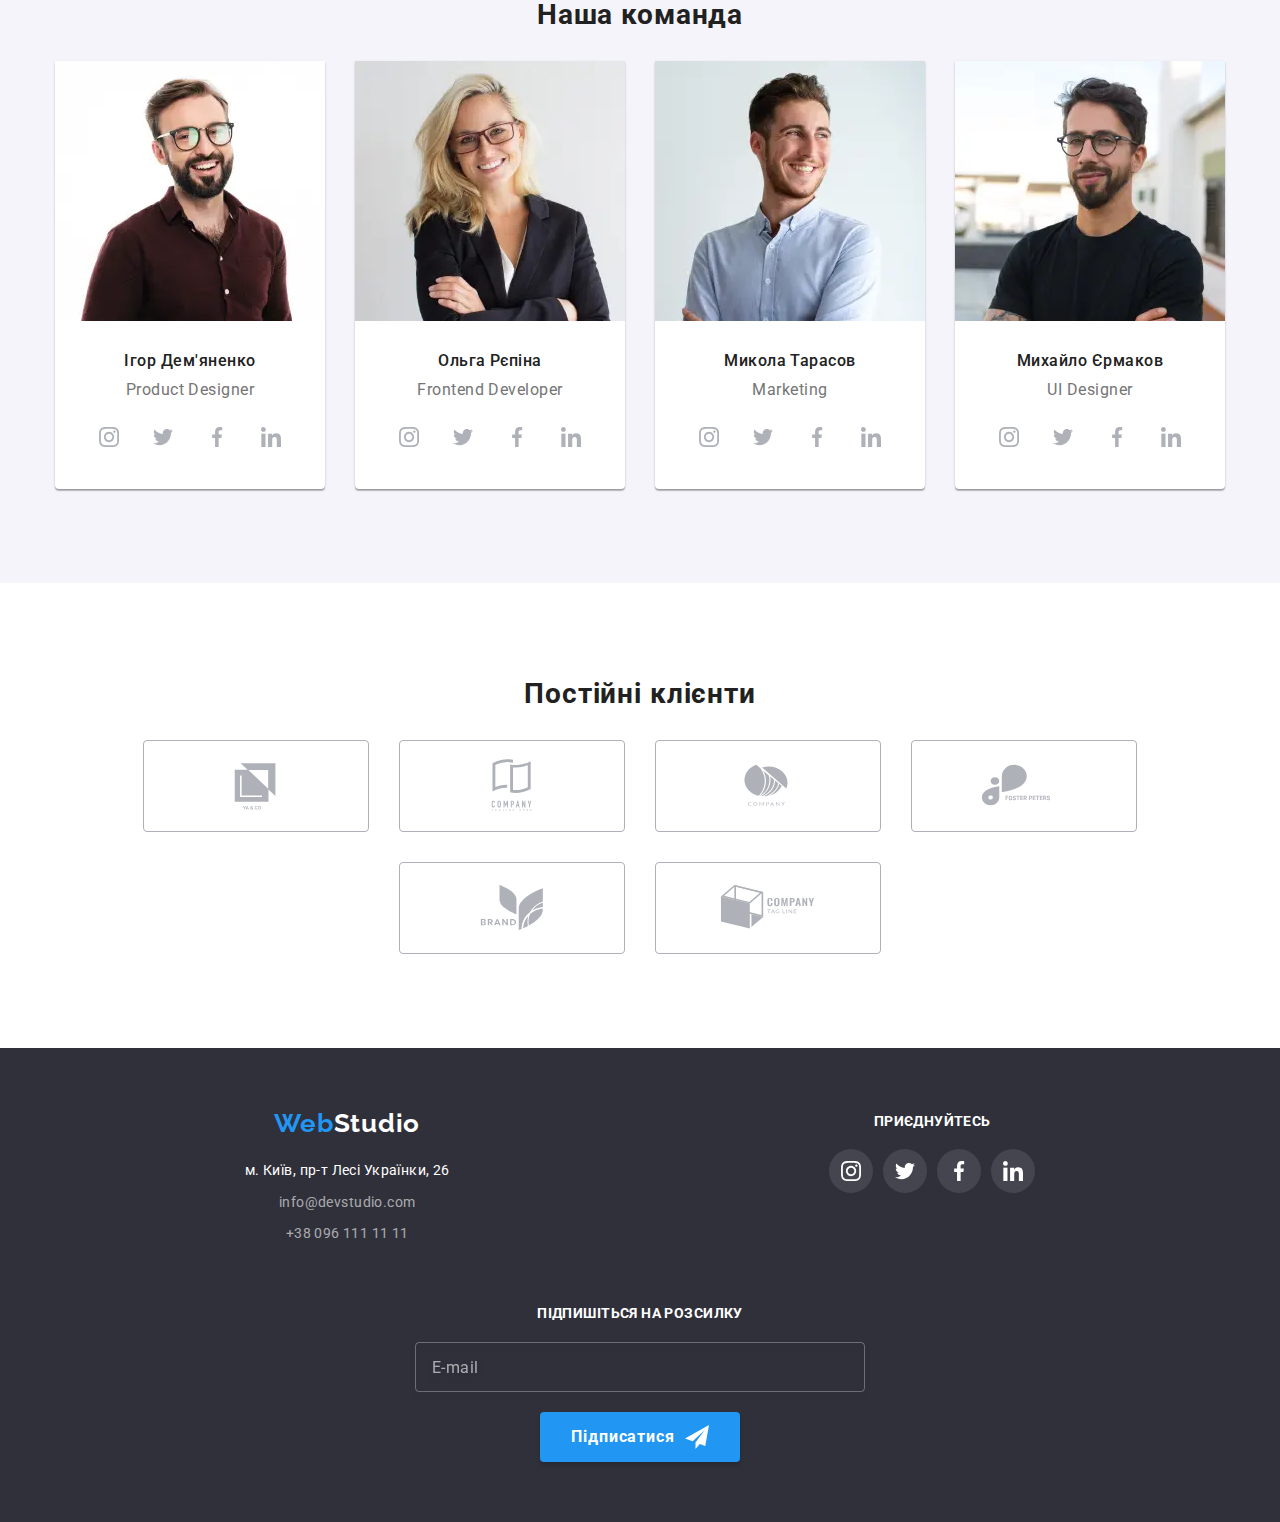
==== commit dc988c75: "add" ====
--- a/index.html
+++ b/index.html
@@ -171,19 +171,70 @@
           <ul class="list-item list">
             <li>
               <div class="specialization__img-wrapper">
-                <img src="./images/box1.jpg" alt="верстка коду" width="370" />
+                <picture>
+                  <source
+                    srcset="
+                      ./images/work/DD/spec.desk.dd.webp.webp    1x,
+                      ./images/work/DD/spec.desk.dd@2x.webp.webp 2x
+                    "
+                    media="(min-width: 1200px)"
+                    type="image/webp"
+                  />
+                  <source
+                    srcset="
+                      ./images/work/DD/spec.desk.dd.img.jpg    1x,
+                      ./images/work/DD/spec.desk.dd@2x.img.jpg 2x
+                    "
+                    media="(min-width: 1200px)"
+                  />
+                  <img src="./images/work/DD/spec.desk.dd.img.jpg" alt="верстка коду" />
+                </picture>
                 <p class="specialization__overlay">Десктопні додатки</p>
               </div>
             </li>
             <li>
               <div class="specialization__img-wrapper">
-                <img src="./images/box2.jpg" alt="вибір дизайну" width="370" />
+                <picture>
+                  <source
+                    srcset="
+                      ./images/work/MD/spec.desk.md.webp.webp    1x,
+                      ./images/work/MD/spec.desk.md@2x.webp.webp 2x
+                    "
+                    media="(min-width: 1200px)"
+                    type="image/webp"
+                  />
+                  <source
+                    srcset="
+                      ./images/work/MD/spec.desk.md.img.jpg    1x,
+                      ./images/work/MD/spec.desk.md@2x.img.jpg 2x
+                    "
+                    media="(min-width: 1200px)"
+                  />
+                  <img src="./images/work/MD/spec.desk.md.img.jpg" alt="вибір дизайну" />
+                </picture>
                 <p class="specialization__overlay">Мобільні додатки</p>
               </div>
             </li>
             <li>
               <div class="specialization__img-wrapper">
-                <img src="./images/box3.jpg" alt="підбір кольорів" width="370" />
+                <picture>
+                  <source
+                    srcset="
+                      ./images/work/DP/spec.desk.dp.webp.webp    1x,
+                      ./images/work/DP/spec.desk.dp@2x.webp.webp 2x
+                    "
+                    media="(min-width: 1200px)"
+                    type="image/webp"
+                  />
+                  <source
+                    srcset="
+                      ./images/work/DP/spec.desk.dp.img.jpg    1x,
+                      ./images/work/DP/spec.desk.dp@2x.img.jpg 2x
+                    "
+                    media="(min-width: 1200px)"
+                  />
+                  <img src="./images/work/DP/spec.desk.dp.img.jpg" alt="підбір кольорів" />
+                </picture>
                 <p class="specialization__overlay">Дизайнерські рішення</p>
               </div>
             </li>
@@ -596,69 +647,71 @@
     <!--FOOTER-->
     <footer class="footer">
       <div class="container footer-container">
-        <div class="footer-address">
-          <a class="footer__page-logo page-logo link" href="./index.html"
-            >Web<span class="footer__logo">Studio</span>
-          </a>
-          <address class="footer__address-area">
-            <ul class="list">
-              <li class="footer__address-item">
-                <a
-                  class="footer__address-link link"
-                  href="https://goo.gl/maps/CPtrU1FHBa2aNyZL9"
-                  target="_blank"
-                  rel="noopener noreferrer nofollow"
-                >
-                  м. Київ, пр-т Лесі Українки, 26
+        <div class="footer-container__address">
+          <div class="footer-address">
+            <a class="footer__page-logo page-logo link" href="./index.html"
+              >Web<span class="footer__logo">Studio</span>
+            </a>
+            <address class="footer__address-area">
+              <ul class="list">
+                <li class="footer__address-item">
+                  <a
+                    class="footer__address-link link"
+                    href="https://goo.gl/maps/CPtrU1FHBa2aNyZL9"
+                    target="_blank"
+                    rel="noopener noreferrer nofollow"
+                  >
+                    м. Київ, пр-т Лесі Українки, 26
+                  </a>
+                </li>
+                <li class="footer__address-item">
+                  <a class="footer__address-contact link" href="mailto:info@devstudio.com"
+                    >info@devstudio.com</a
+                  >
+                </li>
+                <li class="footer__address-item">
+                  <a class="footer__address-contact link" href="tel:+380961111111"
+                    >+38 096 111 11 11</a
+                  >
+                </li>
+              </ul>
+            </address>
+          </div>
+          <div class="footer__social-list-container">
+            <p class="footer__title">Приєднуйтесь</p>
+            <ul class="footer__social-list list">
+              <li>
+                <a href="" class="footer__social-list-link">
+                  <svg lang="en" aria-label="instagram icon" class="footer__social-list-icon">
+                    <use href="./images/symbol-defs.svg#icon-instagram"></use>
+                  </svg>
                 </a>
               </li>
-              <li class="footer__address-item">
-                <a class="footer__address-contact link" href="mailto:info@devstudio.com"
-                  >info@devstudio.com</a
-                >
+              <li>
+                <a href="" class="footer__social-list-link">
+                  <svg lang="en" aria-label="twitter icon" class="footer__social-list-icon">
+                    <use href="./images/symbol-defs.svg#icon-twitter"></use>
+                  </svg>
+                </a>
               </li>
-              <li class="footer__address-item">
-                <a class="footer__address-contact link" href="tel:+380961111111"
-                  >+38 096 111 11 11</a
-                >
+              <li>
+                <a href="" class="footer__social-list-link">
+                  <svg lang="en" aria-label="facebook icon" class="footer__social-list-icon">
+                    <use href="./images/symbol-defs.svg#icon-facebook"></use>
+                  </svg>
+                </a>
+              </li>
+              <li>
+                <a href="" class="footer__social-list-link">
+                  <svg lang="en" aria-label="linkedin icon" class="footer__social-list-icon">
+                    <use href="./images/symbol-defs.svg#icon-linkedin"></use>
+                  </svg>
+                </a>
               </li>
             </ul>
-          </address>
+          </div>
         </div>
-        <div>
-          <p class="footer__title">Приєднуйтесь</p>
-          <ul class="footer__social-list list">
-            <li>
-              <a href="" class="footer__social-list-link">
-                <svg lang="en" aria-label="instagram icon" class="footer__social-list-icon">
-                  <use href="./images/symbol-defs.svg#icon-instagram"></use>
-                </svg>
-              </a>
-            </li>
-            <li>
-              <a href="" class="footer__social-list-link">
-                <svg lang="en" aria-label="twitter icon" class="footer__social-list-icon">
-                  <use href="./images/symbol-defs.svg#icon-twitter"></use>
-                </svg>
-              </a>
-            </li>
-            <li>
-              <a href="" class="footer__social-list-link">
-                <svg lang="en" aria-label="facebook icon" class="footer__social-list-icon">
-                  <use href="./images/symbol-defs.svg#icon-facebook"></use>
-                </svg>
-              </a>
-            </li>
-            <li>
-              <a href="" class="footer__social-list-link">
-                <svg lang="en" aria-label="linkedin icon" class="footer__social-list-icon">
-                  <use href="./images/symbol-defs.svg#icon-linkedin"></use>
-                </svg>
-              </a>
-            </li>
-          </ul>
-        </div>
-        
+
         <!--FOOTER-MODAL-->
         <div class="footer-modal">
           <p class="footer-modal-form-title">Підпишіться на розсилку</p>
@@ -692,8 +745,8 @@
             <use href="./images/symbol-defs.svg#icon-close"></use>
           </svg>
         </button>
-    <!--MODAL-FORM-->
-    <p class="modal-form-title">Залиште свої дані, ми вам передзвонимо</p>
+        <!--MODAL-FORM-->
+        <p class="modal-form-title">Залиште свої дані, ми вам передзвонимо</p>
         <form class="modal-form">
           <label class="modal-form-field">
             <span class="modal-form-field-desc">Ім'я</span>
--- a/css/main.min.css
+++ b/css/main.min.css
@@ -1 +1 @@
-:root{--primery-font: "Roboto", sans-serif;--secondary-font: "Raleway", sans-serif;--accent-color: #2196f3;--dark-accent-color: #212121;--grey-accent-color: #757575;--white-accent-color: #ffffff;--black-accent-color: #000000;--dark-background-accent-color: #2f303a;--blue-background-accent-color: #188ce8;--white-background-accent-color: #f5f4fa;--white-border-color: #eeeeee;--grey-second-accent-color: #afb1b8;--transition-dur-and-func: 250ms cubic-bezier(0.4, 0, 0.2, 1)}h1,h2,h3,h4,p{margin-top:0;margin-bottom:0}button{cursor:pointer}body{font-family:var(--primery-font);color:var(--dark-accent-color)}ul{margin-top:0;margin-bottom:0;padding-left:0}img{display:block}.link{text-decoration:none}.list{list-style:none}@media screen and (max-width: 767px){.section{padding-top:60px;padding-bottom:60px}}@media screen and (min-width: 768px){.section{padding-top:60px;padding-bottom:60px}}@media screen and (min-width: 1200px){.section{padding-top:94px;padding-bottom:94px}}.container{padding-left:15px;padding-right:15px}@media screen and (min-width: 480px){.container{width:480px;margin-left:auto;margin-right:auto}}@media screen and (min-width: 768px){.container{width:768px}}@media screen and (min-width: 1200px){.container{width:1200px}}@media screen and (max-width: 767px){.modal-open-btn{padding:10px 24px}}@media screen and (min-width: 768px){.modal-open-btn{padding:10px 24px}}@media screen and (min-width: 1200px){.modal-open-btn{padding:10px 32px}}.modal-open-btn{display:block;margin-right:auto;margin-left:auto;font-weight:700;font-size:16px;line-height:1.88;letter-spacing:.06em;color:var(--white-accent-color);background-color:var(--accent-color);box-shadow:0px 4px 4px rgba(0,0,0,.15);border-radius:4px;border:none;transition:background-color var(--transition-dur-and-func)}.modal-open-btn:hover,.modal-open-btn:focus{background-color:var(--blue-background-accent-color)}@media screen and (max-width: 767px){.mobile-menu{position:fixed;top:0;left:0;z-index:100;width:100%;height:100%;background-color:var(--white-accent-color);opacity:0;visibility:hidden;pointer-events:none;transition:opacity 250ms ease,visibility 250ms ease}.mobile-menu__container{position:relative;padding-left:40px;padding-top:48px;padding-bottom:48px;height:100%}.mobile-menu.is-open{opacity:1;visibility:visible;pointer-events:auto}.mobile-menu__close-btn{position:absolute;top:16px;right:15px;background-color:rgba(0,0,0,0);border:0;padding:0;line-height:0}.mobile-menu__close-btn:hover,.mobile-menu__close-btn:focus{fill:var(--accent-color)}.mobile-menu__close-icon{width:40px;height:40px}.mobile-menu__list{margin-bottom:302px}.mobile-menu__list .link.current{color:var(--accent-color)}.mobile-menu__item:not(:last-child){margin-bottom:32px}.mobile-menu__link{font-family:"Roboto";font-style:normal;font-weight:500;font-size:40px;line-height:1.18;letter-spacing:.02em;color:var(--dark-accent-color)}.mobile-menu__link:hover,.mobile-menu__link:focus{color:var(--accent-color)}.mobile-menu__contact-tel{margin-bottom:32px}.mobile-menu__contact-tel-link{font-family:"Roboto";font-style:normal;font-weight:500;font-size:34px;line-height:1.18;letter-spacing:.02em;color:var(--accent-color)}.mobile-menu__contact-tel-link:hover,.mobile-menu__contact-tel-link:focus{color:var(--accent-color)}.mobile-menu__contact-mail{margin-bottom:64px}.mobile-menu__contact-mail-link{font-family:"Roboto";font-style:normal;font-weight:500;font-size:24px;line-height:1.17;letter-spacing:.02em;color:var(--grey-accent-color)}.mobile-menu__contact-mail-link:hover,.mobile-menu__contact-mail-link:focus{color:var(--accent-color)}.mobile-menu__social-list{display:flex;justify-content:flex-start;gap:10px}.mobile-menu__social-item{border-right:2px solid rgba(33,33,33,.2);padding-right:10px}.mobile-menu__social-link{font-family:"Roboto";font-style:normal;font-weight:500;font-size:18px;line-height:1.22;letter-spacing:.02em;color:var(--accent-color)}.mobile-menu__social-link:hover,.mobile-menu__social-link:focus{color:var(--accent-color)}}@media screen and (min-width: 767px){.mobile-menu{display:none}}@media screen and (max-width: 767px){.title{margin-bottom:30px;font-weight:700;font-size:28px;line-height:1.18;text-align:center;letter-spacing:.03em}}@media screen and (min-width: 768px){.title{margin-bottom:30px;font-weight:700;font-size:28px;line-height:1.18;text-align:center;letter-spacing:.03em}}.page-logo{font-family:"Raleway";font-style:normal;font-weight:700;font-size:26px;line-height:1.19;letter-spacing:.03em;color:var(--accent-color)}.logo-studio{color:var(--black-accent-color)}.footer__logo{color:var(--white-accent-color)}.visually-hidden{position:absolute;width:1px;height:1px;margin:-1px;padding:0;overflow:hidden;border:0;clip:rect(0 0 0 0)}@media screen and (max-width: 767px){.list-item{display:flex;flex-direction:column;gap:30px}}@media screen and (min-width: 768px){.list-item{display:flex;gap:30px;justify-content:center;flex-wrap:wrap}}.backdrop{position:fixed;top:0;left:0;z-index:100;width:100%;height:100%;background-color:rgba(0,0,0,.5);transition:opacity 250ms ease,visibility 250ms ease}.backdrop.is-hidden{visibility:hidden;opacity:0;pointer-events:none}@media screen and (max-width: 767px){.modal{position:absolute;top:50%;left:50%;transform:translate(-50%, -50%);width:450px;height:609px;background-color:var(--white-accent-color);padding:40px}}.modal-close-btn{position:absolute;top:8px;right:8px;display:flex;align-items:center;justify-content:center;width:30px;height:30px;border-radius:50%;background-color:var(--white-accent-color);border:1px solid rgba(0,0,0,.1);padding:0px}.modal-close-btn:hover,.modal-close-btn:focus{fill:var(--accent-color)}.modal-form-title{font-weight:700;font-size:20px;line-height:1.15;text-align:center;letter-spacing:.03em;color:#212121;margin-bottom:12px}.modal-form{display:flex;flex-direction:column}.modal-form-field{margin-bottom:10px}.modal-form-field-textarea{margin-bottom:20px}.modal-form-field-desc{display:block;font-size:12px;line-height:1.17;letter-spacing:.01em;color:var(--grey-accent-color);margin-bottom:4px}.modal-form-input-wrapper{position:relative;display:block}.modal-form-input{width:100%;height:40px;border:1px solid rgba(33,33,33,.2);border-radius:4px;padding-left:42px;transition:border-color var(--transition-dur-and-func)}.modal-form-input:focus{outline:none;border-color:var(--accent-color)}.modal-form-input-icon{display:block;position:absolute;top:50%;left:12px;transform:translateY(-50%);fill:var(--dark-accent-color);transition:fill var(--transition-dur-and-func)}.modal-form-input:focus+.modal-form-input-icon{fill:var(--accent-color)}.modal-form-message{width:100%;height:120px;border:1px solid rgba(33,33,33,.2);border-radius:4px;padding:12px 16px;resize:none;transition:border-color var(--transition-dur-and-func)}.modal-form-message::placeholder{font-size:12px;line-height:1.17;letter-spacing:.01em;color:rgba(117,117,117,.5)}.modal-form-message:focus{outline:none;border-color:var(--accent-color)}.modal-form-check-field{display:flex;align-items:center;justify-content:center;font-size:14px;line-height:1.71;letter-spacing:.03em;color:var(--grey-accent-color);margin-bottom:30px}.modal-form-check{position:absolute;appearance:none}.modal-form-own-checkbox{width:16px;height:15px;border-radius:2px;border:2px solid var(--dark-accent-color);cursor:pointer;margin-right:7px}.modal-form-check:checked+.modal-form-own-checkbox{background-color:var(--accent-color);border:none}.modal-form-checkbox-icon{display:none}.modal-form-check:checked+.modal-form-own-checkbox .modal-form-checkbox-icon{display:block;fill:#fff}.modal-form-agreement{color:var(--accent-color)}.modal-form-submit{display:block;margin-right:auto;margin-left:auto;padding:10px 52px;font-weight:700;font-size:16px;line-height:1.88;letter-spacing:.06em;color:var(--white-accent-color);background-color:var(--accent-color);box-shadow:0px 4px 4px rgba(0,0,0,.15);border-radius:4px;border:none;transition:background-color var(--transition-dur-and-func)}.modal-form-submit:hover,.modal-form-submit:focus{background-color:var(--blue-background-accent-color)}.overlay{position:absolute;top:0;left:0;height:100%;width:100%;overflow:auto;transform:translateY(100%);transition:transform var(--transition-dur-and-func);background:rgba(33,150,243,.9);color:var(--white-accent-color);font-size:18px;line-height:28px;letter-spacing:.03em;padding:63px 24px}.card-link:hover .overlay,.card-link:focus .overlay{transform:translateY(0%)}@media screen and (max-width: 767px){.footer-modal{display:flex;flex-direction:column;flex-wrap:wrap;text-align:center}.footer-modal-form-title{font-weight:700;font-size:14px;line-height:1.14;letter-spacing:.03em;text-transform:uppercase;color:var(--white-accent-color);margin-bottom:20px}.footer-modal-form-input{width:100%;height:50px;padding-left:16px;color:var(--white-accent-color);background:none;border:1px solid rgba(255,255,255,.3);filter:drop-shadow(0px 4px 4px rgba(0, 0, 0, 0.15));border-radius:4px;transition:border-color var(--transition-dur-and-func);margin-bottom:20px}.footer-modal-form-input::placeholder{font-size:16px;line-height:1.25;letter-spacing:.03em;color:rgba(255,255,255,.6)}.footer-modal-form-input:focus{outline:none;border-color:var(--accent-color)}.footer-modal-form-submit{display:flex;column-gap:10px;justify-content:center;align-items:center;padding:0;width:200px;height:50px;box-shadow:0px 4px 4px rgba(0,0,0,.15);border-radius:4px;border:none;font-weight:700;font-size:16px;line-height:1.88;letter-spacing:.06em;color:var(--white-accent-color);background-color:var(--accent-color);transition:background-color var(--transition-dur-and-func)}.footer-modal-form-submit:hover,.footer-modal-form-submit:focus{background-color:var(--blue-background-accent-color)}.footer-modal-form-input-icon{fill:var(--white-accent-color)}.footer-modal-form-input-wrapper{display:flex;justify-content:center}}@media screen and (max-width: 767px){.menu{display:none}.menu-list-contact{display:none}.page-header__button{line-height:0;border:none;background-color:rgba(0,0,0,0);padding:0}.page-header__button-icon{width:40px;height:40px}}.page-header{padding-top:16px;padding-bottom:16px}.page-header__container{display:flex;align-items:center;justify-content:space-between}@media screen and (min-width: 768px){.page-header__button{display:none}.page-navigation{display:flex;align-items:center}.logo{margin-right:87px}.menu{display:flex;column-gap:50px}.menu-list-contact{margin-left:auto}.menu .link.current{color:var(--accent-color)}.menu__link{position:relative;padding-bottom:32px;padding-top:32px;font-weight:500;font-size:14px;line-height:1.14;letter-spacing:.02em;color:var(--dark-accent-color);transition:color var(--transition-dur-and-func)}.menu__link:hover,.menu__link:focus{color:var(--accent-color)}.current::after{position:absolute;display:block;content:"";left:0;bottom:-1px;width:100%;height:4px;background-color:var(--accent-color);border-radius:2px}.icon-smartphone{width:10px;height:16px;margin-right:10px;fill:currentColor}.envelope-image{width:16px;height:12px;margin-right:10px;fill:currentColor}.contact-mail{display:flex;align-items:center;font-weight:500;font-size:14px;line-height:1.14;letter-spacing:.02em;color:var(--grey-accent-color);margin-bottom:10px;transition:color var(--transition-dur-and-func)}.contact-mail:hover,.contact-mail:focus{color:var(--accent-color)}.contact-phone-number{display:flex;align-items:center;font-weight:500;font-size:14px;line-height:1.14;letter-spacing:.02em;color:var(--grey-accent-color);transition:color var(--transition-dur-and-func)}.contact-phone-number:hover,.contact-phone-number:focus{color:var(--accent-color)}}@media screen and (max-width: 767px){.container-hero{height:400px;max-width:480px;padding-top:118px;padding-bottom:118px}.container-hero__title{width:360px;font-size:26px;line-height:1.62}}@media screen and (min-width: 768px){.container-hero{height:400px;max-width:768px;padding-top:118px;padding-bottom:118px}.container-hero__title{width:360px;font-size:26px;line-height:1.62}}@media screen and (min-width: 1200px){.container-hero{max-width:1600px;height:600px;padding-top:200px;padding-bottom:200px}.container-hero__title{font-size:44px;line-height:1.36;width:696px}}.container-hero{margin-left:auto;margin-right:auto;background-color:#c4c4c4;background-image:linear-gradient(rgba(47, 48, 58, 0.4), rgba(47, 48, 58, 0.4)),url(/images/hero-background/Header.mob.img.jpg);background-repeat:no-repeat;background-size:cover;background-position:center}.container-hero__title{display:block;text-align:center;margin-right:auto;margin-left:auto;margin-bottom:30px;font-weight:900;letter-spacing:.06em;text-transform:uppercase;color:var(--white-accent-color)}@media screen and (min-device-picel-ratio: 2)and (max-width: 767px),screen and (min-resolution: 192dpi)and (max-width: 767px),screen and (min-resolution: 2dppx)and (max-width: 767px){.container-hero{background-image:linear-gradient(rgba(47, 48, 58, 0.4), rgba(47, 48, 58, 0.4)),url(/images/hero-background/Header.mob@2x.img.jpg)}}@media screen and (max-width: 767px){.advantages-list__link{width:100%}.advantages-list__description-last{margin-bottom:0}}@media screen and (min-width: 768px){.advantages-list{flex-wrap:wrap}.advantages-list__item{width:354px}}.advantages-list__icon{width:70px;height:70px}.advantages-list__link{display:flex;justify-content:center;align-items:center;height:120px;background:var(--white-background-accent-color);border-radius:4px;margin-bottom:30px;cursor:unset}.advantages-list__title{font-weight:700;font-size:14px;line-height:1.14;letter-spacing:.03em;text-transform:uppercase;margin-bottom:10px;text-align:center}.advantages-list__description{font-size:14px;line-height:1.71;letter-spacing:.03em;margin-bottom:30px;color:var(--grey-accent-color)}@media screen and (max-width: 767px){.specialization{display:none}}@media screen and (min-width: 768px){.specialization{display:none}}@media screen and (max-width: 767px){.team__img{margin-bottom:30px;width:100%}}@media screen and (min-width: 768px){.team__img{margin-bottom:30px;width:100%}}.team{background-color:var(--white-background-accent-color)}.team__item{display:flex;flex-direction:column;align-items:center;background:var(--white-accent-color);box-shadow:0px 1px 3px rgba(0,0,0,.12),0px 1px 1px rgba(0,0,0,.14),0px 2px 1px rgba(0,0,0,.2);border-radius:0px 0px 4px 4px}.team__title{font-weight:500;font-size:16px;line-height:1.19;text-align:center;letter-spacing:.03em;margin-bottom:10px}.team__description{font-size:16px;line-height:1.19;text-align:center;letter-spacing:.03em;margin-bottom:16px;color:var(--grey-accent-color)}.team__social-list{display:flex;justify-content:center;column-gap:10px;margin-bottom:30px}.team__social-list-link{display:flex;justify-content:center;align-items:center;width:44px;height:44px;border-radius:50px;transition:background-color var(--transition-dur-and-func)}.team__social-list-link:hover,.team__social-list-link:focus{background-color:var(--accent-color)}.team__social-list-icon{width:20px;height:20px;fill:var(--grey-second-accent-color);transition:fill var(--transition-dur-and-func)}.team__social-list-link:hover .team__social-list-icon,.team__social-list-link:focus .team__social-list-icon{fill:var(--white-accent-color)}@media screen and (max-width: 767px){.customers__list-link{width:210px}.customers__list-item{flex-wrap:wrap}}@media screen and (min-width: 768px){.customers__list-link{width:226px}.customers__list-item{flex-wrap:wrap}}.customers__list-icon{width:106px;height:60px;fill:var(--grey-second-accent-color);transition:fill var(--transition-dur-and-func)}.customers__list-link:hover .customers__list-icon,.customers__list-link:focus .customers__list-icon{fill:var(--accent-color)}.customers__list-link{display:flex;justify-content:center;align-items:center;height:92px;border:1px solid var(--grey-second-accent-color);border-radius:4px;transition:border var(--transition-dur-and-func)}.customers__list-link:hover,.customers__list-link:focus{border:1px solid var(--accent-color);border-radius:4px}.customers__list-item{display:flex;justify-content:center;gap:30px}@media screen and (max-width: 767px){.footer{padding-top:60px;padding-bottom:60px;background:var(--dark-background-accent-color)}.footer__page-logo{text-align:center;margin-bottom:20px}.footer-address{display:flex;flex-direction:column;margin-bottom:60px}.footer__address-link{font-style:normal;font-size:14px;line-height:1.7;letter-spacing:.03em;color:var(--white-accent-color)}.footer__address-item{display:flex;justify-content:center}.footer__address-item:not(:last-child){margin-bottom:8px}.footer__address-contact{font-style:normal;font-size:14px;line-height:1.7;letter-spacing:.03em;color:rgba(255,255,255,.6);transition:color var(--transition-dur-and-func)}.footer__address-contact:hover,.footer__address-contact:focus{color:var(--accent-color)}.footer__title{font-weight:700;font-size:14px;letter-spacing:.03em;text-transform:uppercase;color:var(--white-accent-color);margin-bottom:20px;text-align:center}.footer__social-list{display:flex;justify-content:center;gap:10px;margin-bottom:60px}.footer__social-list-link{display:flex;justify-content:center;align-items:center;width:44px;height:44px;border-radius:50px;background:rgba(255,255,255,.1);transition:background-color var(--transition-dur-and-func)}.footer__social-list-link:hover,.footer__social-list-link:focus{background-color:var(--accent-color)}.footer__social-list-icon{width:20px;height:20px;fill:var(--white-accent-color)}}@media screen and (max-width: 767px){.portfolio-menu{display:flex;margin-bottom:40px;flex-wrap:wrap;column-gap:8px;row-gap:15px;width:326px}.border-btn{padding:6px 22px}.first-btn{padding:6px 25px}.portfolio-open-btn{font-weight:500;font-size:16px;line-height:1.6;background:var(--white-background-accent-color);color:var(--dark-accent-color);border-radius:4px;border:none;transition:background-color var(--transition-dur-and-func),color var(--transition-dur-and-func)}.portfolio-open-btn:hover,.portfolio-open-btn:focus{background-color:var(--accent-color);color:var(--white-accent-color)}}.portfolio-list{display:flex;flex-wrap:wrap;gap:30px}.portfolio-card{flex-basis:calc((100% - 60px)/3)}.card-link:hover,.card-link:focus{display:block;box-shadow:0px 1px 1px rgba(0,0,0,.12),0px 4px 4px rgba(0,0,0,.06),1px 4px 6px rgba(0,0,0,.16)}.portfolio-img-item{font-weight:700;font-size:18px;line-height:2;letter-spacing:.06em;color:var(--dark-accent-color);margin-bottom:4px}.portfolio-img-name{font-size:16px;line-height:1.88;letter-spacing:.03em;color:var(--grey-accent-color)}.portfolio-list-img-wrapper{position:relative;overflow:hidden}.text-border{padding:20px 24px;border:1px solid var(--white-border-color);border-top:none}/*# sourceMappingURL=main.min.css.map */+:root{--primery-font: "Roboto", sans-serif;--secondary-font: "Raleway", sans-serif;--accent-color: #2196f3;--dark-accent-color: #212121;--grey-accent-color: #757575;--white-accent-color: #ffffff;--black-accent-color: #000000;--dark-background-accent-color: #2f303a;--blue-background-accent-color: #188ce8;--white-background-accent-color: #f5f4fa;--white-border-color: #eeeeee;--grey-second-accent-color: #afb1b8;--transition-dur-and-func: 250ms cubic-bezier(0.4, 0, 0.2, 1)}h1,h2,h3,h4,p{margin-top:0;margin-bottom:0}button{cursor:pointer}body{font-family:var(--primery-font);color:var(--dark-accent-color)}ul{margin-top:0;margin-bottom:0;padding-left:0}img{display:block}.link{text-decoration:none}.list{list-style:none}@media screen and (max-width: 767px){.section{padding-top:60px;padding-bottom:60px}}@media screen and (min-width: 768px){.section{padding-top:60px;padding-bottom:60px}}@media screen and (min-width: 1200px){.section{padding-top:94px;padding-bottom:94px}}.container{padding-left:15px;padding-right:15px}@media screen and (min-width: 480px){.container{width:480px;margin-left:auto;margin-right:auto}}@media screen and (min-width: 768px){.container{width:768px}}@media screen and (min-width: 1200px){.container{width:1200px}}@media screen and (max-width: 767px){.modal-open-btn{padding:10px 24px}}@media screen and (min-width: 768px){.modal-open-btn{padding:10px 24px}}@media screen and (min-width: 1200px){.modal-open-btn{padding:10px 32px}}.modal-open-btn{display:block;margin-right:auto;margin-left:auto;font-weight:700;font-size:16px;line-height:1.88;letter-spacing:.06em;color:var(--white-accent-color);background-color:var(--accent-color);box-shadow:0px 4px 4px rgba(0,0,0,.15);border-radius:4px;border:none;transition:background-color var(--transition-dur-and-func)}.modal-open-btn:hover,.modal-open-btn:focus{background-color:var(--blue-background-accent-color)}@media screen and (max-width: 767px){.mobile-menu{position:fixed;top:0;left:0;z-index:100;width:100%;height:100%;background-color:var(--white-accent-color);opacity:0;visibility:hidden;pointer-events:none;transition:opacity 250ms ease,visibility 250ms ease}.mobile-menu__container{position:relative;padding-left:40px;padding-top:48px;padding-bottom:48px;height:100%}.mobile-menu.is-open{opacity:1;visibility:visible;pointer-events:auto}.mobile-menu__close-btn{position:absolute;top:16px;right:15px;background-color:rgba(0,0,0,0);border:0;padding:0;line-height:0}.mobile-menu__close-btn:hover,.mobile-menu__close-btn:focus{fill:var(--accent-color)}.mobile-menu__close-icon{width:40px;height:40px}.mobile-menu__list{margin-bottom:302px}.mobile-menu__list .link.current{color:var(--accent-color)}.mobile-menu__item:not(:last-child){margin-bottom:32px}.mobile-menu__link{font-family:"Roboto";font-style:normal;font-weight:500;font-size:40px;line-height:1.18;letter-spacing:.02em;color:var(--dark-accent-color)}.mobile-menu__link:hover,.mobile-menu__link:focus{color:var(--accent-color)}.mobile-menu__contact-tel{margin-bottom:32px}.mobile-menu__contact-tel-link{font-family:"Roboto";font-style:normal;font-weight:500;font-size:34px;line-height:1.18;letter-spacing:.02em;color:var(--accent-color)}.mobile-menu__contact-tel-link:hover,.mobile-menu__contact-tel-link:focus{color:var(--accent-color)}.mobile-menu__contact-mail{margin-bottom:64px}.mobile-menu__contact-mail-link{font-family:"Roboto";font-style:normal;font-weight:500;font-size:24px;line-height:1.17;letter-spacing:.02em;color:var(--grey-accent-color)}.mobile-menu__contact-mail-link:hover,.mobile-menu__contact-mail-link:focus{color:var(--accent-color)}.mobile-menu__social-list{display:flex;justify-content:flex-start;gap:10px}.mobile-menu__social-item{border-right:2px solid rgba(33,33,33,.2);padding-right:10px}.mobile-menu__social-link{font-family:"Roboto";font-style:normal;font-weight:500;font-size:18px;line-height:1.22;letter-spacing:.02em;color:var(--accent-color)}.mobile-menu__social-link:hover,.mobile-menu__social-link:focus{color:var(--accent-color)}}@media screen and (min-width: 767px){.mobile-menu{display:none}}@media screen and (max-width: 767px){.title{margin-bottom:30px;font-weight:700;font-size:28px;line-height:1.18;text-align:center;letter-spacing:.03em}}@media screen and (min-width: 768px){.title{margin-bottom:30px;font-weight:700;font-size:28px;line-height:1.18;text-align:center;letter-spacing:.03em}}.page-logo{font-family:"Raleway";font-style:normal;font-weight:700;font-size:26px;line-height:1.19;letter-spacing:.03em;color:var(--accent-color)}.logo-studio{color:var(--black-accent-color)}.footer__logo{color:var(--white-accent-color)}.visually-hidden{position:absolute;width:1px;height:1px;margin:-1px;padding:0;overflow:hidden;border:0;clip:rect(0 0 0 0)}@media screen and (max-width: 767px){.list-item{display:flex;flex-direction:column;gap:30px}}@media screen and (min-width: 768px){.list-item{display:flex;gap:30px;justify-content:center;flex-wrap:wrap}}.backdrop{position:fixed;top:0;left:0;z-index:100;width:100%;height:100%;background-color:rgba(0,0,0,.5);transition:opacity 250ms ease,visibility 250ms ease}.backdrop.is-hidden{visibility:hidden;opacity:0;pointer-events:none}@media screen and (max-width: 767px){.modal{position:absolute;top:50%;left:50%;transform:translate(-50%, -50%);width:450px;height:609px;background-color:var(--white-accent-color);padding:40px}}.modal-close-btn{position:absolute;top:8px;right:8px;display:flex;align-items:center;justify-content:center;width:30px;height:30px;border-radius:50%;background-color:var(--white-accent-color);border:1px solid rgba(0,0,0,.1);padding:0px}.modal-close-btn:hover,.modal-close-btn:focus{fill:var(--accent-color)}.modal-form-title{font-weight:700;font-size:20px;line-height:1.15;text-align:center;letter-spacing:.03em;color:#212121;margin-bottom:12px}.modal-form{display:flex;flex-direction:column}.modal-form-field{margin-bottom:10px}.modal-form-field-textarea{margin-bottom:20px}.modal-form-field-desc{display:block;font-size:12px;line-height:1.17;letter-spacing:.01em;color:var(--grey-accent-color);margin-bottom:4px}.modal-form-input-wrapper{position:relative;display:block}.modal-form-input{width:100%;height:40px;border:1px solid rgba(33,33,33,.2);border-radius:4px;padding-left:42px;transition:border-color var(--transition-dur-and-func)}.modal-form-input:focus{outline:none;border-color:var(--accent-color)}.modal-form-input-icon{display:block;position:absolute;top:50%;left:12px;transform:translateY(-50%);fill:var(--dark-accent-color);transition:fill var(--transition-dur-and-func)}.modal-form-input:focus+.modal-form-input-icon{fill:var(--accent-color)}.modal-form-message{width:100%;height:120px;border:1px solid rgba(33,33,33,.2);border-radius:4px;padding:12px 16px;resize:none;transition:border-color var(--transition-dur-and-func)}.modal-form-message::placeholder{font-size:12px;line-height:1.17;letter-spacing:.01em;color:rgba(117,117,117,.5)}.modal-form-message:focus{outline:none;border-color:var(--accent-color)}.modal-form-check-field{display:flex;align-items:center;justify-content:center;font-size:14px;line-height:1.71;letter-spacing:.03em;color:var(--grey-accent-color);margin-bottom:30px}.modal-form-check{position:absolute;appearance:none}.modal-form-own-checkbox{width:16px;height:15px;border-radius:2px;border:2px solid var(--dark-accent-color);cursor:pointer;margin-right:7px}.modal-form-check:checked+.modal-form-own-checkbox{background-color:var(--accent-color);border:none}.modal-form-checkbox-icon{display:none}.modal-form-check:checked+.modal-form-own-checkbox .modal-form-checkbox-icon{display:block;fill:#fff}.modal-form-agreement{color:var(--accent-color)}.modal-form-submit{display:block;margin-right:auto;margin-left:auto;padding:10px 52px;font-weight:700;font-size:16px;line-height:1.88;letter-spacing:.06em;color:var(--white-accent-color);background-color:var(--accent-color);box-shadow:0px 4px 4px rgba(0,0,0,.15);border-radius:4px;border:none;transition:background-color var(--transition-dur-and-func)}.modal-form-submit:hover,.modal-form-submit:focus{background-color:var(--blue-background-accent-color)}@media screen and (min-width: 1200px){.overlay{position:absolute;top:0;left:0;height:100%;width:100%;overflow:auto;transform:translateY(100%);transition:transform var(--transition-dur-and-func);background:rgba(33,150,243,.9);color:var(--white-accent-color);font-size:18px;line-height:28px;letter-spacing:.03em;padding:63px 24px}.card-link:hover .overlay,.card-link:focus .overlay{transform:translateY(0%)}.specialization__overlay{position:absolute;top:224px;left:0;height:70px;width:100%;background-color:rgba(47,48,58,.8);color:var(--white-accent-color);text-transform:uppercase;font-weight:700;font-size:14px;line-height:1.14;letter-spacing:.03em;display:flex;align-items:center;justify-content:center}}@media screen and (max-width: 767px){.footer-modal-form-input{width:100%}}@media screen and (min-width: 768px){.footer-modal-form-input{width:450px}}.footer-modal-form-title{font-weight:700;font-size:14px;line-height:1.14;letter-spacing:.03em;text-transform:uppercase;color:var(--white-accent-color);margin-bottom:20px}.footer-modal{display:flex;flex-direction:column;flex-wrap:wrap;text-align:center}.footer-modal-form-input{height:50px;padding-left:16px;color:var(--white-accent-color);background:none;border:1px solid rgba(255,255,255,.3);filter:drop-shadow(0px 4px 4px rgba(0, 0, 0, 0.15));border-radius:4px;transition:border-color var(--transition-dur-and-func);margin-bottom:20px}.footer-modal-form-input::placeholder{font-size:16px;line-height:1.25;letter-spacing:.03em;color:rgba(255,255,255,.6)}.footer-modal-form-input:focus{outline:none;border-color:var(--accent-color)}.footer-modal-form-submit{display:flex;column-gap:10px;justify-content:center;align-items:center;padding:0;width:200px;height:50px;box-shadow:0px 4px 4px rgba(0,0,0,.15);border-radius:4px;border:none;font-weight:700;font-size:16px;line-height:1.88;letter-spacing:.06em;color:var(--white-accent-color);background-color:var(--accent-color);transition:background-color var(--transition-dur-and-func)}.footer-modal-form-submit:hover,.footer-modal-form-submit:focus{background-color:var(--blue-background-accent-color)}.footer-modal-form-input-wrapper{display:flex;justify-content:center}.footer-modal-form-input-icon{fill:var(--white-accent-color)}@media screen and (max-width: 767px){.page-header{padding-top:10px;padding-bottom:10px}.page-header__container{justify-content:space-between}.menu{display:none}.menu-list-contact{display:none}.page-header__button{line-height:0;border:none;background-color:rgba(0,0,0,0);padding:0}.page-header__button-icon{width:40px;height:40px}}@media screen and (min-width: 768px){.page-header{padding-top:21px;padding-bottom:21px}.page-header__container{justify-content:space-between}.menu{display:flex;column-gap:50px}.page-header__button{display:none}.logo{margin-right:87px}.menu-list-contact{margin-left:auto}.menu .link.current{color:var(--accent-color)}.menu__link{position:relative;padding-bottom:32px;padding-top:32px;font-weight:500;font-size:14px;line-height:1.14;letter-spacing:.02em;color:var(--dark-accent-color);transition:color var(--transition-dur-and-func)}.menu__link:hover,.menu__link:focus{color:var(--accent-color)}.current::after{position:absolute;display:block;content:"";left:0;bottom:-1px;width:100%;height:4px;background-color:var(--accent-color);border-radius:2px}.contact-mail{margin-bottom:10px}}@media screen and (min-width: 1200px){.page-header{padding-top:24px;padding-bottom:25px}.menu{display:flex;column-gap:50px}.menu-list-contact{display:flex;margin-left:auto;align-items:center}.contact-mail{margin-bottom:0}}.page-header{border-bottom:1px solid #ececec}.page-header__container{display:flex;align-items:center}.page-navigation{display:flex;align-items:center}.contact-mail{display:flex;align-items:center;font-weight:500;font-size:14px;line-height:1.14;letter-spacing:.02em;margin-right:30px;color:var(--grey-accent-color);transition:color var(--transition-dur-and-func)}.contact-mail:hover,.contact-mail:focus{color:var(--accent-color)}.icon-smartphone{width:10px;height:16px;margin-right:10px;fill:currentColor}.envelope-image{width:16px;height:12px;margin-right:10px;fill:currentColor}.contact-phone-number{display:flex;align-items:center;font-weight:500;font-size:14px;line-height:1.14;letter-spacing:.02em;color:var(--grey-accent-color);transition:color var(--transition-dur-and-func)}.contact-phone-number:hover,.contact-phone-number:focus{color:var(--accent-color)}@media screen and (max-width: 767px){.container-hero{height:400px;max-width:480px;padding-top:118px;padding-bottom:118px}.container-hero__title{width:360px;font-size:26px;line-height:1.62}}@media screen and (min-width: 768px){.container-hero{height:400px;max-width:768px;padding-top:118px;padding-bottom:118px}.container-hero__title{width:360px;font-size:26px;line-height:1.62}}@media screen and (min-width: 1200px){.container-hero{max-width:1600px;height:600px;padding-top:200px;padding-bottom:200px}.container-hero__title{font-size:44px;line-height:1.36;width:696px}}.container-hero{margin-left:auto;margin-right:auto;background-color:#c4c4c4;background-image:linear-gradient(rgba(47, 48, 58, 0.4), rgba(47, 48, 58, 0.4)),url(/images/hero-background/Header.mob.img.jpg);background-repeat:no-repeat;background-size:cover;background-position:center}.container-hero__title{display:block;text-align:center;margin-right:auto;margin-left:auto;margin-bottom:30px;font-weight:900;letter-spacing:.06em;text-transform:uppercase;color:var(--white-accent-color)}@media screen and (min-device-picel-ratio: 2)and (max-width: 767px),screen and (min-resolution: 192dpi)and (max-width: 767px),screen and (min-resolution: 2dppx)and (max-width: 767px){.container-hero{background-image:linear-gradient(rgba(47, 48, 58, 0.4), rgba(47, 48, 58, 0.4)),url(/images/hero-background/Header.mob@2x.img.jpg)}}@media screen and (max-width: 767px){.advantages-list__link{width:100%}.advantages-list__description-last{margin-bottom:0}.advantages-list__title{text-align:center}}@media screen and (min-width: 768px){.advantages-list{flex-wrap:wrap}.advantages-list__item{width:354px}}@media screen and (min-width: 1200px){.advantages-list__link{display:flex;justify-content:center;align-items:center;width:270px;height:120px;background:var(--white-background-accent-color);border-radius:4px;margin-bottom:30px;cursor:unset}.advantages-list__item{flex-basis:calc((100% - 90px)/4)}}.advantages-list__icon{width:70px;height:70px}.advantages-list__link{display:flex;justify-content:center;align-items:center;height:120px;background:var(--white-background-accent-color);border-radius:4px;margin-bottom:30px;cursor:unset}.advantages-list__title{font-weight:700;font-size:14px;line-height:1.14;letter-spacing:.03em;text-transform:uppercase;margin-bottom:10px}.advantages-list__description{font-size:14px;line-height:1.71;letter-spacing:.03em;margin-bottom:30px;color:var(--grey-accent-color)}@media screen and (max-width: 767px){.specialization{display:none}}@media screen and (min-width: 768px){.specialization{display:none}}@media screen and (min-width: 1200px){.specialization{display:contents;padding-bottom:94px}.specialization__img-wrapper{position:relative}}@media screen and (max-width: 767px){.team__img{margin-bottom:30px;width:100%}}@media screen and (min-width: 768px){.team__img{margin-bottom:30px;width:100%}}.team{background-color:var(--white-background-accent-color)}.team__item{display:flex;flex-direction:column;align-items:center;background:var(--white-accent-color);box-shadow:0px 1px 3px rgba(0,0,0,.12),0px 1px 1px rgba(0,0,0,.14),0px 2px 1px rgba(0,0,0,.2);border-radius:0px 0px 4px 4px}.team__title{font-weight:500;font-size:16px;line-height:1.19;text-align:center;letter-spacing:.03em;margin-bottom:10px}.team__description{font-size:16px;line-height:1.19;text-align:center;letter-spacing:.03em;margin-bottom:16px;color:var(--grey-accent-color)}.team__social-list{display:flex;justify-content:center;column-gap:10px;margin-bottom:30px}.team__social-list-link{display:flex;justify-content:center;align-items:center;width:44px;height:44px;border-radius:50px;transition:background-color var(--transition-dur-and-func)}.team__social-list-link:hover,.team__social-list-link:focus{background-color:var(--accent-color)}.team__social-list-icon{width:20px;height:20px;fill:var(--grey-second-accent-color);transition:fill var(--transition-dur-and-func)}.team__social-list-link:hover .team__social-list-icon,.team__social-list-link:focus .team__social-list-icon{fill:var(--white-accent-color)}@media screen and (max-width: 767px){.customers__list-link{width:210px}.customers__list-item{flex-wrap:wrap}}@media screen and (min-width: 768px){.customers__list-link{width:226px}.customers__list-item{flex-wrap:wrap}}.customers__list-icon{width:106px;height:60px;fill:var(--grey-second-accent-color);transition:fill var(--transition-dur-and-func)}.customers__list-link:hover .customers__list-icon,.customers__list-link:focus .customers__list-icon{fill:var(--accent-color)}.customers__list-link{display:flex;justify-content:center;align-items:center;height:92px;border:1px solid var(--grey-second-accent-color);border-radius:4px;transition:border var(--transition-dur-and-func)}.customers__list-link:hover,.customers__list-link:focus{border:1px solid var(--accent-color);border-radius:4px}.customers__list-item{display:flex;justify-content:center;gap:30px}@media screen and (max-width: 767px){.footer__social-list{margin-bottom:60px}}@media screen and (min-width: 768px){.footer-container__address{display:flex;justify-content:space-around}.footer__social-list-container{padding-top:5px}}.footer__page-logo{text-align:center;margin-bottom:20px}.footer{padding-top:60px;padding-bottom:60px;background:var(--dark-background-accent-color)}.footer-address{margin-bottom:60px}.footer__title{font-weight:700;font-size:14px;letter-spacing:.03em;text-transform:uppercase;color:var(--white-accent-color);margin-bottom:20px;text-align:center}.footer__social-list-icon{width:20px;height:20px;fill:var(--white-accent-color)}.footer__social-list-link{display:flex;justify-content:center;align-items:center;width:44px;height:44px;border-radius:50px;background:rgba(255,255,255,.1);transition:background-color var(--transition-dur-and-func)}.footer__social-list-link:hover,.footer__social-list-link:focus{background-color:var(--accent-color)}.footer__social-list{display:flex;justify-content:center;gap:10px}.footer-address{display:flex;flex-direction:column}.footer__address-link{font-style:normal;font-size:14px;line-height:1.7;letter-spacing:.03em;color:var(--white-accent-color)}.footer__address-item{display:flex;justify-content:center}.footer__address-item:not(:last-child){margin-bottom:8px}.footer__address-contact{font-style:normal;font-size:14px;line-height:1.7;letter-spacing:.03em;color:rgba(255,255,255,.6);transition:color var(--transition-dur-and-func)}.footer__address-contact:hover,.footer__address-contact:focus{color:var(--accent-color)}@media screen and (max-width: 767px){.portfolio-menu{margin-bottom:40px;flex-wrap:wrap;row-gap:15px;width:326px}}@media screen and (min-width: 768px){.portfolio-menu{margin-bottom:30px;justify-content:center}}.portfolio-menu{display:flex;column-gap:8px}.border-btn{padding:6px 22px}.first-btn{padding:6px 25px}.portfolio-open-btn{font-weight:500;font-size:16px;line-height:1.6;background:var(--white-background-accent-color);color:var(--dark-accent-color);border-radius:4px;border:none;transition:background-color var(--transition-dur-and-func),color var(--transition-dur-and-func)}.portfolio-open-btn:hover,.portfolio-open-btn:focus{background-color:var(--accent-color);color:var(--white-accent-color)}.portfolio-list{display:flex;flex-wrap:wrap;gap:30px}.portfolio-card{flex-basis:calc((100% - 60px)/3)}.card-link:hover,.card-link:focus{display:block;box-shadow:0px 1px 1px rgba(0,0,0,.12),0px 4px 4px rgba(0,0,0,.06),1px 4px 6px rgba(0,0,0,.16)}.portfolio-img-item{font-weight:700;font-size:18px;line-height:2;letter-spacing:.06em;color:var(--dark-accent-color);margin-bottom:4px}.portfolio-img-name{font-size:16px;line-height:1.88;letter-spacing:.03em;color:var(--grey-accent-color)}.portfolio-list-img-wrapper{position:relative;overflow:hidden}.text-border{padding:20px 24px;border:1px solid var(--white-border-color);border-top:none}/*# sourceMappingURL=main.min.css.map */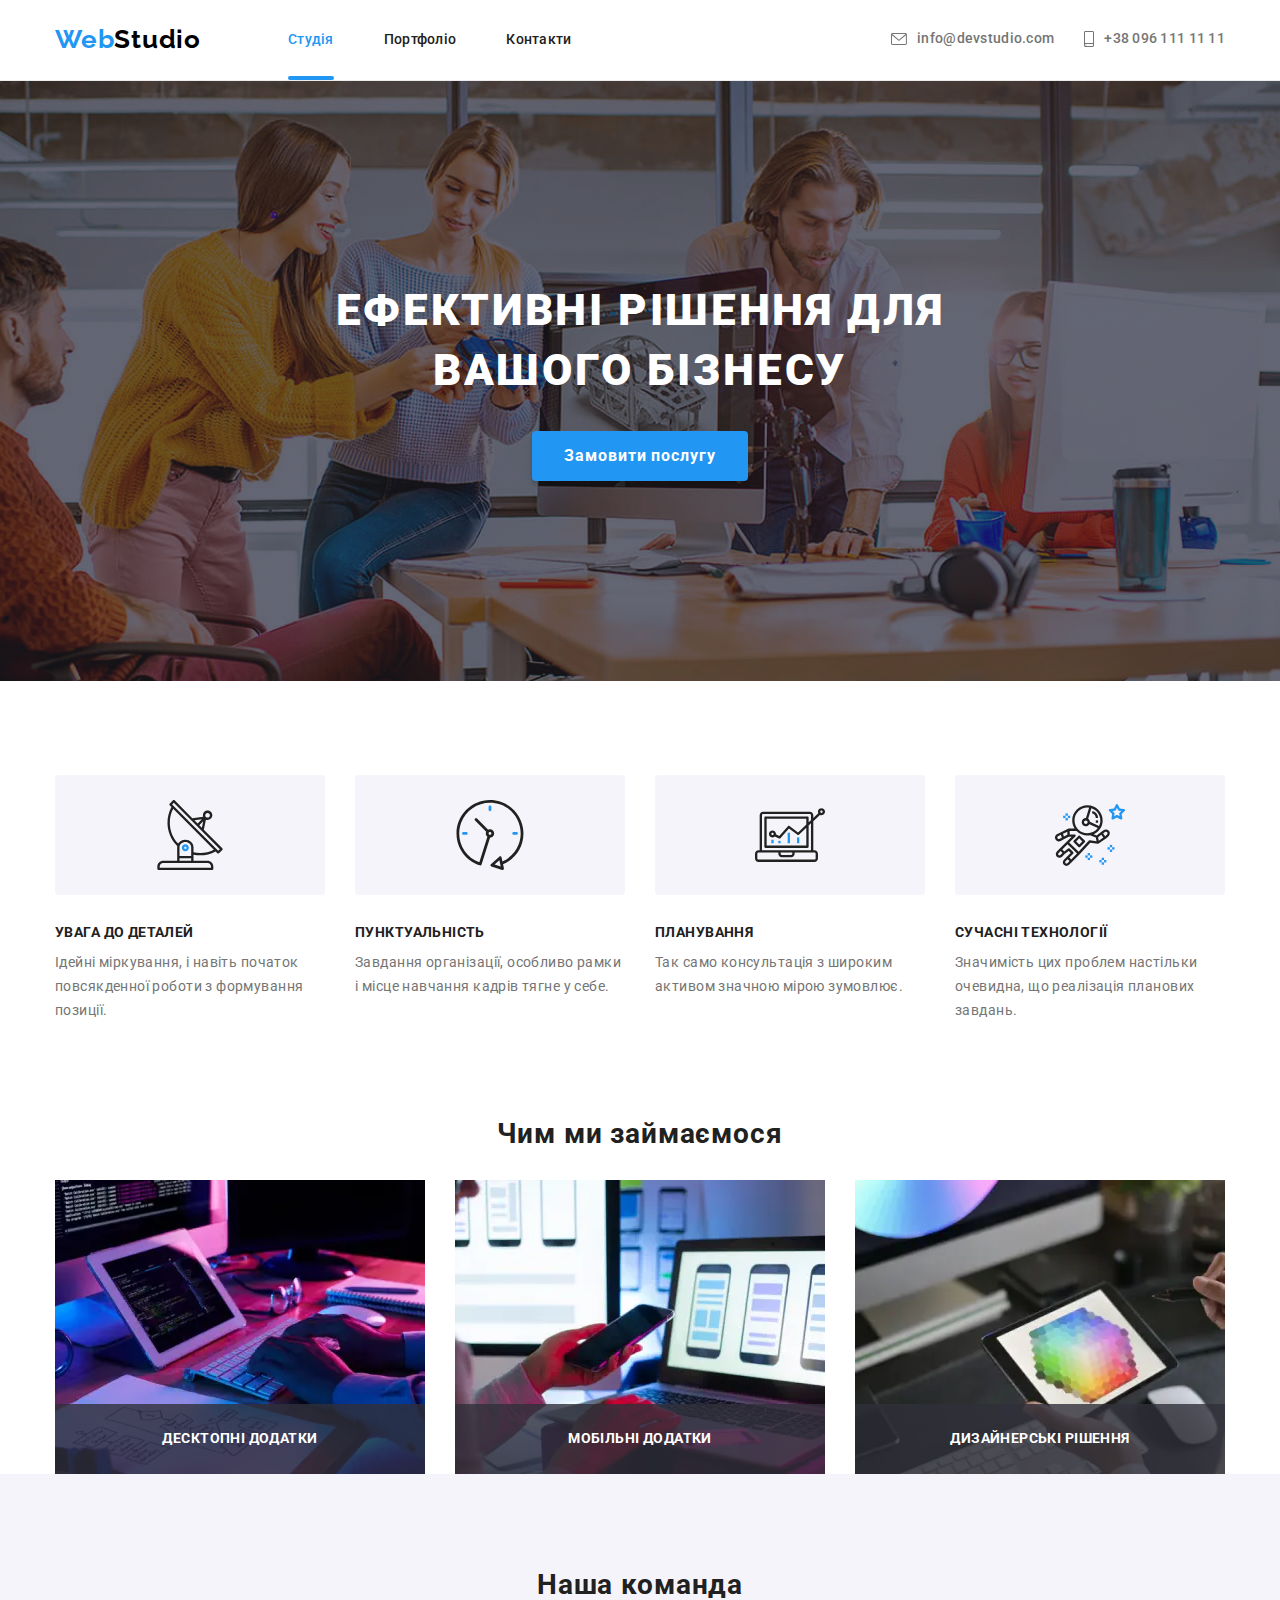
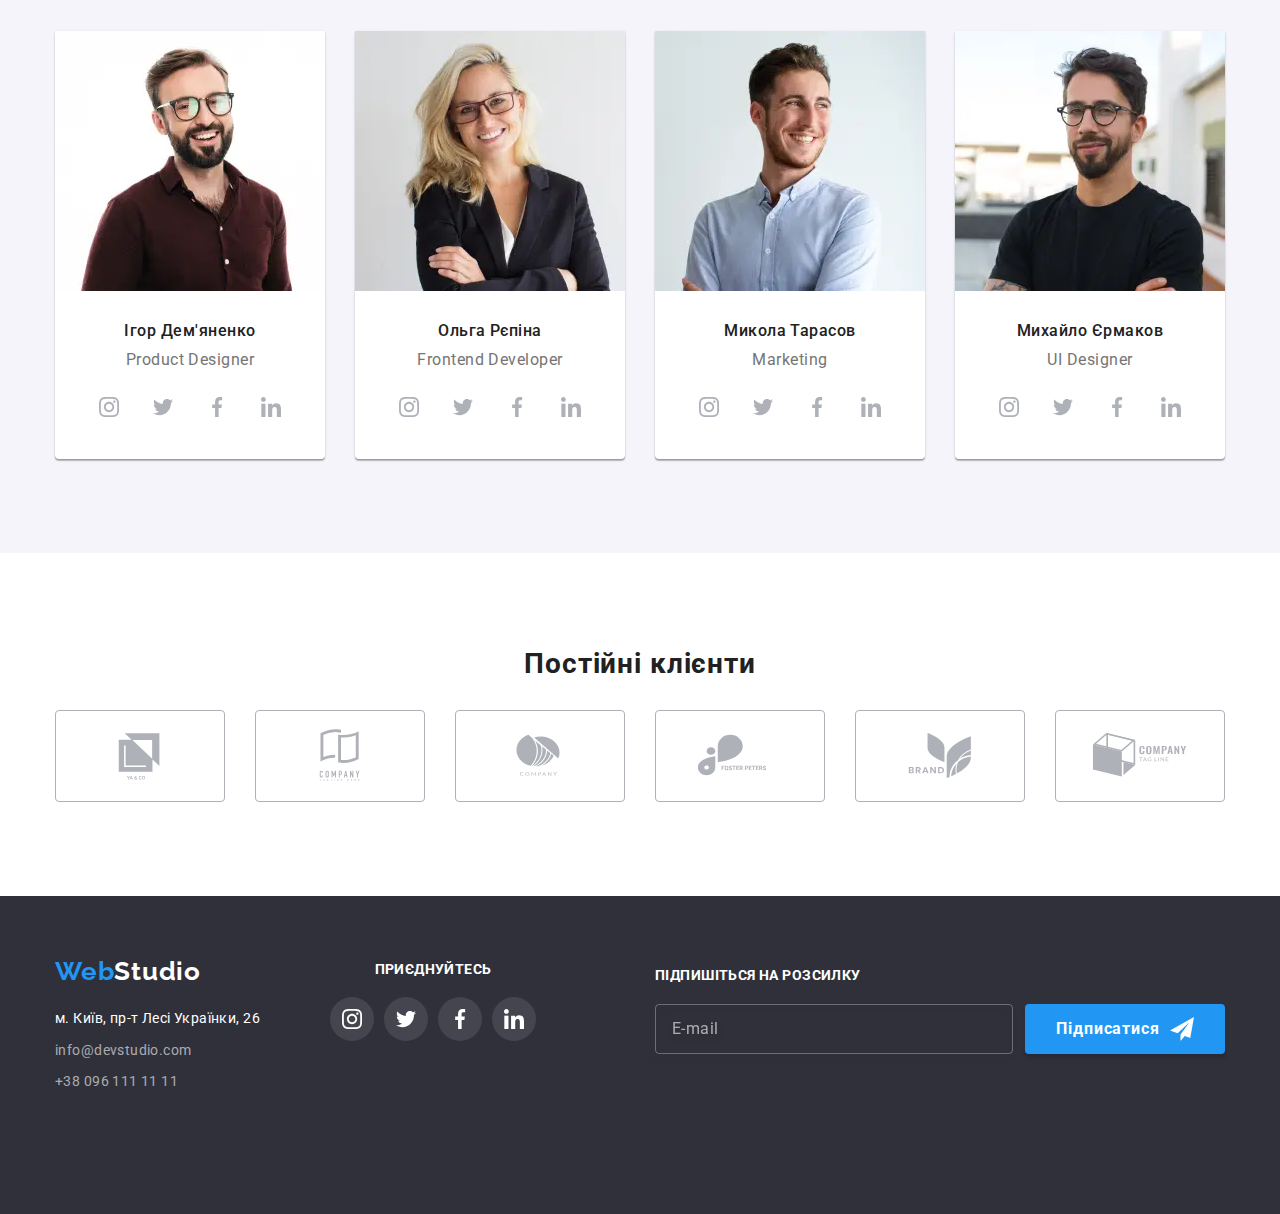
==== commit 066207df: "add" ====
--- a/index.html
+++ b/index.html
@@ -108,10 +108,10 @@
     </header>
     <main>
       <!--HERO-->
-      <div class="container-hero">
+      <section class="container-hero">
         <h1 class="container-hero__title">Ефективні рішення для вашого бізнесу</h1>
         <button class="modal-open-btn" type="button" data-modal-open>Замовити послугу</button>
-      </div>
+      </section>
       <!--ADVANTAGES-->
       <section class="advantages section">
         <div class="container">
--- a/css/main.min.css
+++ b/css/main.min.css
@@ -1 +1 @@
-:root{--primery-font: "Roboto", sans-serif;--secondary-font: "Raleway", sans-serif;--accent-color: #2196f3;--dark-accent-color: #212121;--grey-accent-color: #757575;--white-accent-color: #ffffff;--black-accent-color: #000000;--dark-background-accent-color: #2f303a;--blue-background-accent-color: #188ce8;--white-background-accent-color: #f5f4fa;--white-border-color: #eeeeee;--grey-second-accent-color: #afb1b8;--transition-dur-and-func: 250ms cubic-bezier(0.4, 0, 0.2, 1)}h1,h2,h3,h4,p{margin-top:0;margin-bottom:0}button{cursor:pointer}body{font-family:var(--primery-font);color:var(--dark-accent-color)}ul{margin-top:0;margin-bottom:0;padding-left:0}img{display:block}.link{text-decoration:none}.list{list-style:none}@media screen and (max-width: 767px){.section{padding-top:60px;padding-bottom:60px}}@media screen and (min-width: 768px){.section{padding-top:60px;padding-bottom:60px}}@media screen and (min-width: 1200px){.section{padding-top:94px;padding-bottom:94px}}.container{padding-left:15px;padding-right:15px}@media screen and (min-width: 480px){.container{width:480px;margin-left:auto;margin-right:auto}}@media screen and (min-width: 768px){.container{width:768px}}@media screen and (min-width: 1200px){.container{width:1200px}}@media screen and (max-width: 767px){.modal-open-btn{padding:10px 24px}}@media screen and (min-width: 768px){.modal-open-btn{padding:10px 24px}}@media screen and (min-width: 1200px){.modal-open-btn{padding:10px 32px}}.modal-open-btn{display:block;margin-right:auto;margin-left:auto;font-weight:700;font-size:16px;line-height:1.88;letter-spacing:.06em;color:var(--white-accent-color);background-color:var(--accent-color);box-shadow:0px 4px 4px rgba(0,0,0,.15);border-radius:4px;border:none;transition:background-color var(--transition-dur-and-func)}.modal-open-btn:hover,.modal-open-btn:focus{background-color:var(--blue-background-accent-color)}@media screen and (max-width: 767px){.mobile-menu{position:fixed;top:0;left:0;z-index:100;width:100%;height:100%;background-color:var(--white-accent-color);opacity:0;visibility:hidden;pointer-events:none;transition:opacity 250ms ease,visibility 250ms ease}.mobile-menu__container{position:relative;padding-left:40px;padding-top:48px;padding-bottom:48px;height:100%}.mobile-menu.is-open{opacity:1;visibility:visible;pointer-events:auto}.mobile-menu__close-btn{position:absolute;top:16px;right:15px;background-color:rgba(0,0,0,0);border:0;padding:0;line-height:0}.mobile-menu__close-btn:hover,.mobile-menu__close-btn:focus{fill:var(--accent-color)}.mobile-menu__close-icon{width:40px;height:40px}.mobile-menu__list{margin-bottom:302px}.mobile-menu__list .link.current{color:var(--accent-color)}.mobile-menu__item:not(:last-child){margin-bottom:32px}.mobile-menu__link{font-family:"Roboto";font-style:normal;font-weight:500;font-size:40px;line-height:1.18;letter-spacing:.02em;color:var(--dark-accent-color)}.mobile-menu__link:hover,.mobile-menu__link:focus{color:var(--accent-color)}.mobile-menu__contact-tel{margin-bottom:32px}.mobile-menu__contact-tel-link{font-family:"Roboto";font-style:normal;font-weight:500;font-size:34px;line-height:1.18;letter-spacing:.02em;color:var(--accent-color)}.mobile-menu__contact-tel-link:hover,.mobile-menu__contact-tel-link:focus{color:var(--accent-color)}.mobile-menu__contact-mail{margin-bottom:64px}.mobile-menu__contact-mail-link{font-family:"Roboto";font-style:normal;font-weight:500;font-size:24px;line-height:1.17;letter-spacing:.02em;color:var(--grey-accent-color)}.mobile-menu__contact-mail-link:hover,.mobile-menu__contact-mail-link:focus{color:var(--accent-color)}.mobile-menu__social-list{display:flex;justify-content:flex-start;gap:10px}.mobile-menu__social-item{border-right:2px solid rgba(33,33,33,.2);padding-right:10px}.mobile-menu__social-link{font-family:"Roboto";font-style:normal;font-weight:500;font-size:18px;line-height:1.22;letter-spacing:.02em;color:var(--accent-color)}.mobile-menu__social-link:hover,.mobile-menu__social-link:focus{color:var(--accent-color)}}@media screen and (min-width: 767px){.mobile-menu{display:none}}@media screen and (max-width: 767px){.title{margin-bottom:30px;font-weight:700;font-size:28px;line-height:1.18;text-align:center;letter-spacing:.03em}}@media screen and (min-width: 768px){.title{margin-bottom:30px;font-weight:700;font-size:28px;line-height:1.18;text-align:center;letter-spacing:.03em}}.page-logo{font-family:"Raleway";font-style:normal;font-weight:700;font-size:26px;line-height:1.19;letter-spacing:.03em;color:var(--accent-color)}.logo-studio{color:var(--black-accent-color)}.footer__logo{color:var(--white-accent-color)}.visually-hidden{position:absolute;width:1px;height:1px;margin:-1px;padding:0;overflow:hidden;border:0;clip:rect(0 0 0 0)}@media screen and (max-width: 767px){.list-item{display:flex;flex-direction:column;gap:30px}}@media screen and (min-width: 768px){.list-item{display:flex;gap:30px;justify-content:center;flex-wrap:wrap}}.backdrop{position:fixed;top:0;left:0;z-index:100;width:100%;height:100%;background-color:rgba(0,0,0,.5);transition:opacity 250ms ease,visibility 250ms ease}.backdrop.is-hidden{visibility:hidden;opacity:0;pointer-events:none}@media screen and (max-width: 767px){.modal{position:absolute;top:50%;left:50%;transform:translate(-50%, -50%);width:450px;height:609px;background-color:var(--white-accent-color);padding:40px}}.modal-close-btn{position:absolute;top:8px;right:8px;display:flex;align-items:center;justify-content:center;width:30px;height:30px;border-radius:50%;background-color:var(--white-accent-color);border:1px solid rgba(0,0,0,.1);padding:0px}.modal-close-btn:hover,.modal-close-btn:focus{fill:var(--accent-color)}.modal-form-title{font-weight:700;font-size:20px;line-height:1.15;text-align:center;letter-spacing:.03em;color:#212121;margin-bottom:12px}.modal-form{display:flex;flex-direction:column}.modal-form-field{margin-bottom:10px}.modal-form-field-textarea{margin-bottom:20px}.modal-form-field-desc{display:block;font-size:12px;line-height:1.17;letter-spacing:.01em;color:var(--grey-accent-color);margin-bottom:4px}.modal-form-input-wrapper{position:relative;display:block}.modal-form-input{width:100%;height:40px;border:1px solid rgba(33,33,33,.2);border-radius:4px;padding-left:42px;transition:border-color var(--transition-dur-and-func)}.modal-form-input:focus{outline:none;border-color:var(--accent-color)}.modal-form-input-icon{display:block;position:absolute;top:50%;left:12px;transform:translateY(-50%);fill:var(--dark-accent-color);transition:fill var(--transition-dur-and-func)}.modal-form-input:focus+.modal-form-input-icon{fill:var(--accent-color)}.modal-form-message{width:100%;height:120px;border:1px solid rgba(33,33,33,.2);border-radius:4px;padding:12px 16px;resize:none;transition:border-color var(--transition-dur-and-func)}.modal-form-message::placeholder{font-size:12px;line-height:1.17;letter-spacing:.01em;color:rgba(117,117,117,.5)}.modal-form-message:focus{outline:none;border-color:var(--accent-color)}.modal-form-check-field{display:flex;align-items:center;justify-content:center;font-size:14px;line-height:1.71;letter-spacing:.03em;color:var(--grey-accent-color);margin-bottom:30px}.modal-form-check{position:absolute;appearance:none}.modal-form-own-checkbox{width:16px;height:15px;border-radius:2px;border:2px solid var(--dark-accent-color);cursor:pointer;margin-right:7px}.modal-form-check:checked+.modal-form-own-checkbox{background-color:var(--accent-color);border:none}.modal-form-checkbox-icon{display:none}.modal-form-check:checked+.modal-form-own-checkbox .modal-form-checkbox-icon{display:block;fill:#fff}.modal-form-agreement{color:var(--accent-color)}.modal-form-submit{display:block;margin-right:auto;margin-left:auto;padding:10px 52px;font-weight:700;font-size:16px;line-height:1.88;letter-spacing:.06em;color:var(--white-accent-color);background-color:var(--accent-color);box-shadow:0px 4px 4px rgba(0,0,0,.15);border-radius:4px;border:none;transition:background-color var(--transition-dur-and-func)}.modal-form-submit:hover,.modal-form-submit:focus{background-color:var(--blue-background-accent-color)}@media screen and (min-width: 1200px){.overlay{position:absolute;top:0;left:0;height:100%;width:100%;overflow:auto;transform:translateY(100%);transition:transform var(--transition-dur-and-func);background:rgba(33,150,243,.9);color:var(--white-accent-color);font-size:18px;line-height:28px;letter-spacing:.03em;padding:63px 24px}.card-link:hover .overlay,.card-link:focus .overlay{transform:translateY(0%)}.specialization__overlay{position:absolute;top:224px;left:0;height:70px;width:100%;background-color:rgba(47,48,58,.8);color:var(--white-accent-color);text-transform:uppercase;font-weight:700;font-size:14px;line-height:1.14;letter-spacing:.03em;display:flex;align-items:center;justify-content:center}}@media screen and (max-width: 767px){.footer-modal-form-input{width:100%}}@media screen and (min-width: 768px){.footer-modal-form-input{width:450px}}.footer-modal-form-title{font-weight:700;font-size:14px;line-height:1.14;letter-spacing:.03em;text-transform:uppercase;color:var(--white-accent-color);margin-bottom:20px}.footer-modal{display:flex;flex-direction:column;flex-wrap:wrap;text-align:center}.footer-modal-form-input{height:50px;padding-left:16px;color:var(--white-accent-color);background:none;border:1px solid rgba(255,255,255,.3);filter:drop-shadow(0px 4px 4px rgba(0, 0, 0, 0.15));border-radius:4px;transition:border-color var(--transition-dur-and-func);margin-bottom:20px}.footer-modal-form-input::placeholder{font-size:16px;line-height:1.25;letter-spacing:.03em;color:rgba(255,255,255,.6)}.footer-modal-form-input:focus{outline:none;border-color:var(--accent-color)}.footer-modal-form-submit{display:flex;column-gap:10px;justify-content:center;align-items:center;padding:0;width:200px;height:50px;box-shadow:0px 4px 4px rgba(0,0,0,.15);border-radius:4px;border:none;font-weight:700;font-size:16px;line-height:1.88;letter-spacing:.06em;color:var(--white-accent-color);background-color:var(--accent-color);transition:background-color var(--transition-dur-and-func)}.footer-modal-form-submit:hover,.footer-modal-form-submit:focus{background-color:var(--blue-background-accent-color)}.footer-modal-form-input-wrapper{display:flex;justify-content:center}.footer-modal-form-input-icon{fill:var(--white-accent-color)}@media screen and (max-width: 767px){.page-header{padding-top:10px;padding-bottom:10px}.page-header__container{justify-content:space-between}.menu{display:none}.menu-list-contact{display:none}.page-header__button{line-height:0;border:none;background-color:rgba(0,0,0,0);padding:0}.page-header__button-icon{width:40px;height:40px}}@media screen and (min-width: 768px){.page-header{padding-top:21px;padding-bottom:21px}.page-header__container{justify-content:space-between}.menu{display:flex;column-gap:50px}.page-header__button{display:none}.logo{margin-right:87px}.menu-list-contact{margin-left:auto}.menu .link.current{color:var(--accent-color)}.menu__link{position:relative;padding-bottom:32px;padding-top:32px;font-weight:500;font-size:14px;line-height:1.14;letter-spacing:.02em;color:var(--dark-accent-color);transition:color var(--transition-dur-and-func)}.menu__link:hover,.menu__link:focus{color:var(--accent-color)}.current::after{position:absolute;display:block;content:"";left:0;bottom:-1px;width:100%;height:4px;background-color:var(--accent-color);border-radius:2px}.contact-mail{margin-bottom:10px}}@media screen and (min-width: 1200px){.page-header{padding-top:24px;padding-bottom:25px}.menu{display:flex;column-gap:50px}.menu-list-contact{display:flex;margin-left:auto;align-items:center}.contact-mail{margin-bottom:0}}.page-header{border-bottom:1px solid #ececec}.page-header__container{display:flex;align-items:center}.page-navigation{display:flex;align-items:center}.contact-mail{display:flex;align-items:center;font-weight:500;font-size:14px;line-height:1.14;letter-spacing:.02em;margin-right:30px;color:var(--grey-accent-color);transition:color var(--transition-dur-and-func)}.contact-mail:hover,.contact-mail:focus{color:var(--accent-color)}.icon-smartphone{width:10px;height:16px;margin-right:10px;fill:currentColor}.envelope-image{width:16px;height:12px;margin-right:10px;fill:currentColor}.contact-phone-number{display:flex;align-items:center;font-weight:500;font-size:14px;line-height:1.14;letter-spacing:.02em;color:var(--grey-accent-color);transition:color var(--transition-dur-and-func)}.contact-phone-number:hover,.contact-phone-number:focus{color:var(--accent-color)}@media screen and (max-width: 767px){.container-hero{height:400px;max-width:480px;padding-top:118px;padding-bottom:118px}.container-hero__title{width:360px;font-size:26px;line-height:1.62}}@media screen and (min-width: 768px){.container-hero{height:400px;max-width:768px;padding-top:118px;padding-bottom:118px}.container-hero__title{width:360px;font-size:26px;line-height:1.62}}@media screen and (min-width: 1200px){.container-hero{max-width:1600px;height:600px;padding-top:200px;padding-bottom:200px}.container-hero__title{font-size:44px;line-height:1.36;width:696px}}.container-hero{margin-left:auto;margin-right:auto;background-color:#c4c4c4;background-image:linear-gradient(rgba(47, 48, 58, 0.4), rgba(47, 48, 58, 0.4)),url(/images/hero-background/Header.mob.img.jpg);background-repeat:no-repeat;background-size:cover;background-position:center}.container-hero__title{display:block;text-align:center;margin-right:auto;margin-left:auto;margin-bottom:30px;font-weight:900;letter-spacing:.06em;text-transform:uppercase;color:var(--white-accent-color)}@media screen and (min-device-picel-ratio: 2)and (max-width: 767px),screen and (min-resolution: 192dpi)and (max-width: 767px),screen and (min-resolution: 2dppx)and (max-width: 767px){.container-hero{background-image:linear-gradient(rgba(47, 48, 58, 0.4), rgba(47, 48, 58, 0.4)),url(/images/hero-background/Header.mob@2x.img.jpg)}}@media screen and (max-width: 767px){.advantages-list__link{width:100%}.advantages-list__description-last{margin-bottom:0}.advantages-list__title{text-align:center}}@media screen and (min-width: 768px){.advantages-list{flex-wrap:wrap}.advantages-list__item{width:354px}}@media screen and (min-width: 1200px){.advantages-list__link{display:flex;justify-content:center;align-items:center;width:270px;height:120px;background:var(--white-background-accent-color);border-radius:4px;margin-bottom:30px;cursor:unset}.advantages-list__item{flex-basis:calc((100% - 90px)/4)}}.advantages-list__icon{width:70px;height:70px}.advantages-list__link{display:flex;justify-content:center;align-items:center;height:120px;background:var(--white-background-accent-color);border-radius:4px;margin-bottom:30px;cursor:unset}.advantages-list__title{font-weight:700;font-size:14px;line-height:1.14;letter-spacing:.03em;text-transform:uppercase;margin-bottom:10px}.advantages-list__description{font-size:14px;line-height:1.71;letter-spacing:.03em;margin-bottom:30px;color:var(--grey-accent-color)}@media screen and (max-width: 767px){.specialization{display:none}}@media screen and (min-width: 768px){.specialization{display:none}}@media screen and (min-width: 1200px){.specialization{display:contents;padding-bottom:94px}.specialization__img-wrapper{position:relative}}@media screen and (max-width: 767px){.team__img{margin-bottom:30px;width:100%}}@media screen and (min-width: 768px){.team__img{margin-bottom:30px;width:100%}}.team{background-color:var(--white-background-accent-color)}.team__item{display:flex;flex-direction:column;align-items:center;background:var(--white-accent-color);box-shadow:0px 1px 3px rgba(0,0,0,.12),0px 1px 1px rgba(0,0,0,.14),0px 2px 1px rgba(0,0,0,.2);border-radius:0px 0px 4px 4px}.team__title{font-weight:500;font-size:16px;line-height:1.19;text-align:center;letter-spacing:.03em;margin-bottom:10px}.team__description{font-size:16px;line-height:1.19;text-align:center;letter-spacing:.03em;margin-bottom:16px;color:var(--grey-accent-color)}.team__social-list{display:flex;justify-content:center;column-gap:10px;margin-bottom:30px}.team__social-list-link{display:flex;justify-content:center;align-items:center;width:44px;height:44px;border-radius:50px;transition:background-color var(--transition-dur-and-func)}.team__social-list-link:hover,.team__social-list-link:focus{background-color:var(--accent-color)}.team__social-list-icon{width:20px;height:20px;fill:var(--grey-second-accent-color);transition:fill var(--transition-dur-and-func)}.team__social-list-link:hover .team__social-list-icon,.team__social-list-link:focus .team__social-list-icon{fill:var(--white-accent-color)}@media screen and (max-width: 767px){.customers__list-link{width:210px}.customers__list-item{flex-wrap:wrap}}@media screen and (min-width: 768px){.customers__list-link{width:226px}.customers__list-item{flex-wrap:wrap}}.customers__list-icon{width:106px;height:60px;fill:var(--grey-second-accent-color);transition:fill var(--transition-dur-and-func)}.customers__list-link:hover .customers__list-icon,.customers__list-link:focus .customers__list-icon{fill:var(--accent-color)}.customers__list-link{display:flex;justify-content:center;align-items:center;height:92px;border:1px solid var(--grey-second-accent-color);border-radius:4px;transition:border var(--transition-dur-and-func)}.customers__list-link:hover,.customers__list-link:focus{border:1px solid var(--accent-color);border-radius:4px}.customers__list-item{display:flex;justify-content:center;gap:30px}@media screen and (max-width: 767px){.footer__social-list{margin-bottom:60px}}@media screen and (min-width: 768px){.footer-container__address{display:flex;justify-content:space-around}.footer__social-list-container{padding-top:5px}}.footer__page-logo{text-align:center;margin-bottom:20px}.footer{padding-top:60px;padding-bottom:60px;background:var(--dark-background-accent-color)}.footer-address{margin-bottom:60px}.footer__title{font-weight:700;font-size:14px;letter-spacing:.03em;text-transform:uppercase;color:var(--white-accent-color);margin-bottom:20px;text-align:center}.footer__social-list-icon{width:20px;height:20px;fill:var(--white-accent-color)}.footer__social-list-link{display:flex;justify-content:center;align-items:center;width:44px;height:44px;border-radius:50px;background:rgba(255,255,255,.1);transition:background-color var(--transition-dur-and-func)}.footer__social-list-link:hover,.footer__social-list-link:focus{background-color:var(--accent-color)}.footer__social-list{display:flex;justify-content:center;gap:10px}.footer-address{display:flex;flex-direction:column}.footer__address-link{font-style:normal;font-size:14px;line-height:1.7;letter-spacing:.03em;color:var(--white-accent-color)}.footer__address-item{display:flex;justify-content:center}.footer__address-item:not(:last-child){margin-bottom:8px}.footer__address-contact{font-style:normal;font-size:14px;line-height:1.7;letter-spacing:.03em;color:rgba(255,255,255,.6);transition:color var(--transition-dur-and-func)}.footer__address-contact:hover,.footer__address-contact:focus{color:var(--accent-color)}@media screen and (max-width: 767px){.portfolio-menu{margin-bottom:40px;flex-wrap:wrap;row-gap:15px;width:326px}}@media screen and (min-width: 768px){.portfolio-menu{margin-bottom:30px;justify-content:center}}.portfolio-menu{display:flex;column-gap:8px}.border-btn{padding:6px 22px}.first-btn{padding:6px 25px}.portfolio-open-btn{font-weight:500;font-size:16px;line-height:1.6;background:var(--white-background-accent-color);color:var(--dark-accent-color);border-radius:4px;border:none;transition:background-color var(--transition-dur-and-func),color var(--transition-dur-and-func)}.portfolio-open-btn:hover,.portfolio-open-btn:focus{background-color:var(--accent-color);color:var(--white-accent-color)}.portfolio-list{display:flex;flex-wrap:wrap;gap:30px}.portfolio-card{flex-basis:calc((100% - 60px)/3)}.card-link:hover,.card-link:focus{display:block;box-shadow:0px 1px 1px rgba(0,0,0,.12),0px 4px 4px rgba(0,0,0,.06),1px 4px 6px rgba(0,0,0,.16)}.portfolio-img-item{font-weight:700;font-size:18px;line-height:2;letter-spacing:.06em;color:var(--dark-accent-color);margin-bottom:4px}.portfolio-img-name{font-size:16px;line-height:1.88;letter-spacing:.03em;color:var(--grey-accent-color)}.portfolio-list-img-wrapper{position:relative;overflow:hidden}.text-border{padding:20px 24px;border:1px solid var(--white-border-color);border-top:none}/*# sourceMappingURL=main.min.css.map */+:root{--primery-font: "Roboto", sans-serif;--secondary-font: "Raleway", sans-serif;--accent-color: #2196f3;--dark-accent-color: #212121;--grey-accent-color: #757575;--background-accent-color: #c4c4c4;--white-accent-color: #ffffff;--black-accent-color: #000000;--dark-background-accent-color: #2f303a;--blue-background-accent-color: #188ce8;--white-background-accent-color: #f5f4fa;--white-border-color: #eeeeee;--grey-second-accent-color: #afb1b8;--transition-dur-and-func: 250ms cubic-bezier(0.4, 0, 0.2, 1)}h1,h2,h3,h4,p{margin-top:0;margin-bottom:0}button{cursor:pointer}body{font-family:var(--primery-font);color:var(--dark-accent-color)}ul{margin-top:0;margin-bottom:0;padding-left:0}img{display:block}.link{text-decoration:none}.list{list-style:none}@media screen and (max-width: 767px){.section{padding-top:60px;padding-bottom:60px}}@media screen and (min-width: 768px){.section{padding-top:60px;padding-bottom:60px}}@media screen and (min-width: 1200px){.section{padding-top:94px;padding-bottom:94px}}.container{padding-left:15px;padding-right:15px}@media screen and (min-width: 480px){.container{width:480px;margin-left:auto;margin-right:auto}}@media screen and (min-width: 768px){.container{width:768px}}@media screen and (min-width: 1200px){.container{width:1200px}}@media screen and (max-width: 767px){.modal-open-btn{padding:10px 24px}}@media screen and (min-width: 768px){.modal-open-btn{padding:10px 24px}}@media screen and (min-width: 1200px){.modal-open-btn{padding:10px 32px}}.modal-open-btn{display:block;margin-right:auto;margin-left:auto;font-weight:700;font-size:16px;line-height:1.88;letter-spacing:.06em;color:var(--white-accent-color);background-color:var(--accent-color);box-shadow:0px 4px 4px rgba(0,0,0,.15);border-radius:4px;border:none;transition:background-color var(--transition-dur-and-func)}.modal-open-btn:hover,.modal-open-btn:focus{background-color:var(--blue-background-accent-color)}@media screen and (max-width: 767px){.mobile-menu{position:fixed;top:0;left:0;z-index:100;width:100%;height:100%;background-color:var(--white-accent-color);opacity:0;visibility:hidden;pointer-events:none;transition:opacity 250ms ease,visibility 250ms ease}.mobile-menu__container{position:relative;padding-left:40px;padding-top:48px;padding-bottom:48px;height:100%}.mobile-menu.is-open{opacity:1;visibility:visible;pointer-events:auto}.mobile-menu__close-btn{position:absolute;top:16px;right:15px;background-color:rgba(0,0,0,0);border:0;padding:0;line-height:0}.mobile-menu__close-btn:hover,.mobile-menu__close-btn:focus{fill:var(--accent-color)}.mobile-menu__close-icon{width:40px;height:40px}.mobile-menu__list{margin-bottom:302px}.mobile-menu__list .link.current{color:var(--accent-color)}.mobile-menu__item:not(:last-child){margin-bottom:32px}.mobile-menu__link{font-family:"Roboto";font-style:normal;font-weight:500;font-size:40px;line-height:1.18;letter-spacing:.02em;color:var(--dark-accent-color)}.mobile-menu__link:hover,.mobile-menu__link:focus{color:var(--accent-color)}.mobile-menu__contact-tel{margin-bottom:32px}.mobile-menu__contact-tel-link{font-family:"Roboto";font-style:normal;font-weight:500;font-size:34px;line-height:1.18;letter-spacing:.02em;color:var(--accent-color)}.mobile-menu__contact-tel-link:hover,.mobile-menu__contact-tel-link:focus{color:var(--accent-color)}.mobile-menu__contact-mail{margin-bottom:64px}.mobile-menu__contact-mail-link{font-family:"Roboto";font-style:normal;font-weight:500;font-size:24px;line-height:1.17;letter-spacing:.02em;color:var(--grey-accent-color)}.mobile-menu__contact-mail-link:hover,.mobile-menu__contact-mail-link:focus{color:var(--accent-color)}.mobile-menu__social-list{display:flex;justify-content:flex-start;gap:10px}.mobile-menu__social-item{border-right:2px solid rgba(33,33,33,.2);padding-right:10px}.mobile-menu__social-link{font-family:"Roboto";font-style:normal;font-weight:500;font-size:18px;line-height:1.22;letter-spacing:.02em;color:var(--accent-color)}.mobile-menu__social-link:hover,.mobile-menu__social-link:focus{color:var(--accent-color)}}@media screen and (min-width: 767px){.mobile-menu{display:none}}@media screen and (max-width: 767px){.title{margin-bottom:30px;font-weight:700;font-size:28px;line-height:1.18;text-align:center;letter-spacing:.03em}}@media screen and (min-width: 768px){.title{margin-bottom:30px;font-weight:700;font-size:28px;line-height:1.18;text-align:center;letter-spacing:.03em}}.page-logo{font-family:"Raleway";font-style:normal;font-weight:700;font-size:26px;line-height:1.19;letter-spacing:.03em;color:var(--accent-color)}.logo-studio{color:var(--black-accent-color)}.footer__logo{color:var(--white-accent-color)}.visually-hidden{position:absolute;width:1px;height:1px;margin:-1px;padding:0;overflow:hidden;border:0;clip:rect(0 0 0 0)}@media screen and (max-width: 767px){.list-item{flex-direction:column}}.list-item{display:flex;gap:30px}.backdrop{position:fixed;top:0;left:0;z-index:100;width:100%;height:100%;background-color:rgba(0,0,0,.5);transition:opacity 250ms ease,visibility 250ms ease}.backdrop.is-hidden{visibility:hidden;opacity:0;pointer-events:none}@media screen and (max-width: 767px){.modal{width:100%;max-width:450px}}@media screen and (min-width: 768px){.modal{width:450px}}@media screen and (min-width: 1200px){.modal{width:528px;height:581px}}@media screen and (max-width: 1199px){.modal{height:609px}}.modal{position:absolute;top:50%;left:50%;transform:translate(-50%, -50%);background-color:var(--white-accent-color);padding:40px}.modal-close-btn{position:absolute;top:8px;right:8px;display:flex;align-items:center;justify-content:center;width:30px;height:30px;border-radius:50%;background-color:var(--white-accent-color);border:1px solid rgba(0,0,0,.1);padding:0px}.modal-close-btn:hover,.modal-close-btn:focus{fill:var(--accent-color)}@media screen and (max-width: 767px){.modal-form-check-field{font-size:12px;line-height:1.17}}@media screen and (min-width: 768px){.modal-form-check-field{font-size:12px;line-height:1.17}}@media screen and (min-width: 1200px){.modal-form-check-field{font-size:14px;line-height:1.71}}.modal-form-title{font-weight:700;font-size:20px;line-height:1.15;text-align:center;letter-spacing:.03em;color:#212121;margin-bottom:12px}.modal-form{display:flex;flex-direction:column}.modal-form-field{margin-bottom:10px}.modal-form-field-textarea{margin-bottom:20px}.modal-form-field-desc{display:block;font-size:12px;line-height:1.17;letter-spacing:.01em;color:var(--grey-accent-color);margin-bottom:4px}.modal-form-input-wrapper{position:relative;display:block}.modal-form-input{width:100%;height:40px;border:1px solid rgba(33,33,33,.2);border-radius:4px;padding-left:42px;transition:border-color var(--transition-dur-and-func)}.modal-form-input:focus{outline:none;border-color:var(--accent-color)}.modal-form-input-icon{display:block;position:absolute;top:50%;left:12px;transform:translateY(-50%);fill:var(--dark-accent-color);transition:fill var(--transition-dur-and-func)}.modal-form-input:focus+.modal-form-input-icon{fill:var(--accent-color)}.modal-form-message{width:100%;height:120px;border:1px solid rgba(33,33,33,.2);border-radius:4px;padding:12px 16px;resize:none;transition:border-color var(--transition-dur-and-func)}.modal-form-message::placeholder{font-size:12px;line-height:1.17;letter-spacing:.01em;color:rgba(117,117,117,.5)}.modal-form-message:focus{outline:none;border-color:var(--accent-color)}.modal-form-check-field{display:flex;align-items:center;justify-content:center;letter-spacing:.03em;color:var(--grey-accent-color);margin-bottom:30px}.modal-form-check{position:absolute;appearance:none}.modal-form-own-checkbox{width:16px;height:15px;border-radius:2px;border:2px solid var(--dark-accent-color);cursor:pointer;margin-right:7px}.modal-form-check:checked+.modal-form-own-checkbox{background-color:var(--accent-color);border:none}.modal-form-checkbox-icon{display:none}.modal-form-check:checked+.modal-form-own-checkbox .modal-form-checkbox-icon{display:block;fill:#fff}.modal-form-agreement{color:var(--accent-color)}.modal-form-submit{display:block;margin-right:auto;margin-left:auto;padding:10px 52px;font-weight:700;font-size:16px;line-height:1.88;letter-spacing:.06em;color:var(--white-accent-color);background-color:var(--accent-color);box-shadow:0px 4px 4px rgba(0,0,0,.15);border-radius:4px;border:none;transition:background-color var(--transition-dur-and-func)}.modal-form-submit:hover,.modal-form-submit:focus{background-color:var(--blue-background-accent-color)}.specialization__overlay{position:absolute;top:224px;left:0;height:70px;width:100%;background-color:rgba(47,48,58,.8);color:var(--white-accent-color);text-transform:uppercase;font-weight:700;font-size:14px;line-height:1.14;letter-spacing:.03em;display:flex;align-items:center;justify-content:center}.overlay{position:absolute;top:0;left:0;height:100%;width:100%;overflow:auto;transform:translateY(100%);transition:transform var(--transition-dur-and-func);background:rgba(33,150,243,.9);color:var(--white-accent-color);font-size:18px;line-height:28px;letter-spacing:.03em;padding:63px 24px}.card-link:hover .overlay,.card-link:focus .overlay{transform:translateY(0%)}@media screen and (max-width: 767px){.footer-modal-form-input{width:100%;margin-bottom:20px}.footer-modal{text-align:center}}@media screen and (min-width: 768px){.footer-modal-form-input{width:450px;margin-bottom:20px}.footer-modal{text-align:center}}@media screen and (min-width: 1200px){.footer-modal-form{display:flex}.footer-modal-form-input{width:358px;margin-bottom:0px}.footer-modal-form-submit{display:flex;column-gap:10px;justify-content:center;align-items:center;padding:0;margin-left:12px;width:200px;height:50px}.footer-modal{margin-left:auto;text-align:start}}.footer-modal-form-title{font-weight:700;font-size:14px;line-height:1.14;letter-spacing:.03em;text-transform:uppercase;color:var(--white-accent-color);margin-bottom:20px}.footer-modal{display:flex;flex-direction:column;flex-wrap:wrap}.footer-modal-form-input{height:50px;padding-left:16px;color:var(--white-accent-color);background:none;border:1px solid rgba(255,255,255,.3);filter:drop-shadow(0px 4px 4px rgba(0, 0, 0, 0.15));border-radius:4px;transition:border-color var(--transition-dur-and-func)}.footer-modal-form-input::placeholder{font-size:16px;line-height:1.25;letter-spacing:.03em;color:rgba(255,255,255,.6)}.footer-modal-form-input:focus{outline:none;border-color:var(--accent-color)}.footer-modal-form-submit{display:flex;column-gap:10px;justify-content:center;align-items:center;padding:0;width:200px;height:50px;box-shadow:0px 4px 4px rgba(0,0,0,.15);border-radius:4px;border:none;font-weight:700;font-size:16px;line-height:1.88;letter-spacing:.06em;color:var(--white-accent-color);background-color:var(--accent-color);transition:background-color var(--transition-dur-and-func)}.footer-modal-form-submit:hover,.footer-modal-form-submit:focus{background-color:var(--blue-background-accent-color)}.footer-modal-form-input-wrapper{display:flex;justify-content:center}.footer-modal-form-input-icon{fill:var(--white-accent-color)}@media screen and (max-width: 767px){.page-header{padding-top:10px;padding-bottom:10px}.page-header__container{justify-content:space-between}.menu{display:none}.menu-list-contact{display:none}.page-header__button{line-height:0;border:none;background-color:rgba(0,0,0,0);padding:0}.page-header__button-icon{width:40px;height:40px}}@media screen and (min-width: 768px){.page-header{padding-top:21px;padding-bottom:21px}.page-header__container{justify-content:space-between}.menu{display:flex;column-gap:50px}.page-header__button{display:none}.logo{margin-right:87px}.menu-list-contact{margin-left:auto}.menu .link.current{color:var(--accent-color)}.menu__link{position:relative;padding-bottom:32px;padding-top:32px;font-weight:500;font-size:14px;line-height:1.14;letter-spacing:.02em;color:var(--dark-accent-color);transition:color var(--transition-dur-and-func)}.menu__link:hover,.menu__link:focus{color:var(--accent-color)}.current::after{position:absolute;display:block;content:"";left:0;bottom:-1px;width:100%;height:4px;background-color:var(--accent-color);border-radius:2px}.contact-mail{margin-bottom:10px}}@media screen and (min-width: 1200px){.page-header{padding-top:24px;padding-bottom:25px}.menu{display:flex;column-gap:50px}.menu-list-contact{display:flex;margin-left:auto;align-items:center}.contact-mail{margin-bottom:0}}.page-header{border-bottom:1px solid #ececec}.page-header__container{display:flex;align-items:center}.page-navigation{display:flex;align-items:center}.contact-mail{display:flex;align-items:center;font-weight:500;font-size:14px;line-height:1.14;letter-spacing:.02em;margin-right:30px;color:var(--grey-accent-color);transition:color var(--transition-dur-and-func)}.contact-mail:hover,.contact-mail:focus{color:var(--accent-color)}.icon-smartphone{width:10px;height:16px;margin-right:10px;fill:currentColor}.envelope-image{width:16px;height:12px;margin-right:10px;fill:currentColor}.contact-phone-number{display:flex;align-items:center;font-weight:500;font-size:14px;line-height:1.14;letter-spacing:.02em;color:var(--grey-accent-color);transition:color var(--transition-dur-and-func)}.contact-phone-number:hover,.contact-phone-number:focus{color:var(--accent-color)}@media screen and (max-width: 767px){.container-hero{width:100%;background-image:linear-gradient(rgba(47, 48, 58, 0.4), rgba(47, 48, 58, 0.4)),url(../images/hero-background/Header.mob.img.jpg)}}@media screen and (min-device-picel-ratio: 2)and (max-width: 767px),screen and (min-resolution: 192dpi)and (max-width: 767px),screen and (min-resolution: 2dppx)and (max-width: 767px){.container-hero{background-image:linear-gradient(rgba(47, 48, 58, 0.4), rgba(47, 48, 58, 0.4)),url(../images/hero-background/Header.mob@2x.img.jpg)}}@media screen and (min-width: 768px){.container-hero{max-width:768px;background-image:linear-gradient(rgba(47, 48, 58, 0.4), rgba(47, 48, 58, 0.4)),url(../images/hero-background/Header.tab.img.jpg)}}@media screen and (min-device-picel-ratio: 2)and (min-width: 768px),screen and (min-resolution: 192dpi)and (min-width: 768px),screen and (min-resolution: 2dppx)and (min-width: 768px){.container-hero{background-image:linear-gradient(rgba(47, 48, 58, 0.4), rgba(47, 48, 58, 0.4)),url(../images/hero-background/Header.tab@2x.img.jpg)}}@media screen and (min-width: 1200px){.container-hero{max-width:1600px;height:600px;padding-top:200px;padding-bottom:200px;background-image:linear-gradient(rgba(47, 48, 58, 0.4), rgba(47, 48, 58, 0.4)),url(../images/hero-background/Header.desk.img.jpg)}.container-hero__title{max-width:696px;font-size:44px;line-height:1.36}}@media screen and (min-device-picel-ratio: 2)and (min-width: 1200px),screen and (min-resolution: 192dpi)and (min-width: 1200px),screen and (min-resolution: 2dppx)and (min-width: 1200px){.container-hero{background-image:linear-gradient(rgba(47, 48, 58, 0.4), rgba(47, 48, 58, 0.4)),url(../images/hero-background/Header.desk@2x.img.jpg)}}@media screen and (max-width: 1199px){.container-hero{height:400px;padding-top:118px;padding-bottom:118px}.container-hero__title{max-width:360px;font-size:26px;line-height:1.62}}.container-hero{margin-left:auto;margin-right:auto;background-color:var(--background-accent-color);background-repeat:no-repeat;background-size:cover;background-position:center}.container-hero__title{display:block;text-align:center;margin-right:auto;margin-left:auto;margin-bottom:30px;font-weight:900;letter-spacing:.06em;text-transform:uppercase;color:var(--white-accent-color)}@media screen and (max-width: 767px){.advantages-list__link{width:100%}.advantages-list__description-last{margin-bottom:0}.advantages-list__title{text-align:center}}@media screen and (min-width: 768px){.advantages-list{flex-wrap:wrap}.advantages-list__item{width:354px}}@media screen and (min-width: 1200px){.advantages-list__link{display:flex;justify-content:center;align-items:center;width:270px;height:120px;background:var(--white-background-accent-color);border-radius:4px;margin-bottom:30px;cursor:unset}.advantages-list__item{flex-basis:calc((100% - 90px)/4)}}.advantages-list__icon{width:70px;height:70px}.advantages-list__link{display:flex;justify-content:center;align-items:center;height:120px;background:var(--white-background-accent-color);border-radius:4px;margin-bottom:30px;cursor:unset}.advantages-list__title{font-weight:700;font-size:14px;line-height:1.14;letter-spacing:.03em;text-transform:uppercase;margin-bottom:10px}.advantages-list__description{font-size:14px;line-height:1.71;letter-spacing:.03em;color:var(--grey-accent-color)}@media screen and (max-width: 767px){.specialization{display:none}}@media screen and (min-width: 768px){.specialization{display:none}}@media screen and (min-width: 1200px){.specialization{display:contents;padding-bottom:94px}.specialization__img-wrapper{position:relative}}@media screen and (max-width: 767px){.team__img{margin-bottom:30px;width:100%}}@media screen and (min-width: 768px){.team__img{margin-bottom:30px;width:100%}}.team{background-color:var(--white-background-accent-color)}.team__item{display:flex;flex-direction:column;align-items:center;background:var(--white-accent-color);box-shadow:0px 1px 3px rgba(0,0,0,.12),0px 1px 1px rgba(0,0,0,.14),0px 2px 1px rgba(0,0,0,.2);border-radius:0px 0px 4px 4px}.team__title{font-weight:500;font-size:16px;line-height:1.19;text-align:center;letter-spacing:.03em;margin-bottom:10px}.team__description{font-size:16px;line-height:1.19;text-align:center;letter-spacing:.03em;margin-bottom:16px;color:var(--grey-accent-color)}.team__social-list{display:flex;justify-content:center;column-gap:10px;margin-bottom:30px}.team__social-list-link{display:flex;justify-content:center;align-items:center;width:44px;height:44px;border-radius:50px;transition:background-color var(--transition-dur-and-func)}.team__social-list-link:hover,.team__social-list-link:focus{background-color:var(--accent-color)}.team__social-list-icon{width:20px;height:20px;fill:var(--grey-second-accent-color);transition:fill var(--transition-dur-and-func)}.team__social-list-link:hover .team__social-list-icon,.team__social-list-link:focus .team__social-list-icon{fill:var(--white-accent-color)}@media screen and (max-width: 767px){.customers__list-link{width:210px}.customers__list-item{flex-wrap:wrap}}@media screen and (min-width: 768px){.customers__list-link{width:226px}.customers__list-item{flex-wrap:wrap}}@media screen and (min-width: 1200px){.customers__list-item{flex-wrap:nowrap}.customers__list-link{width:170px}}.customers__list-icon{width:106px;height:60px;fill:var(--grey-second-accent-color);transition:fill var(--transition-dur-and-func)}.customers__list-link:hover .customers__list-icon,.customers__list-link:focus .customers__list-icon{fill:var(--accent-color)}.customers__list-link{display:flex;justify-content:center;align-items:center;height:92px;border:1px solid var(--grey-second-accent-color);border-radius:4px;transition:border var(--transition-dur-and-func)}.customers__list-link:hover,.customers__list-link:focus{border:1px solid var(--accent-color);border-radius:4px}.customers__list-item{display:flex;justify-content:center;gap:30px}@media screen and (max-width: 767px){.footer__page-logo{text-align:center}.footer__social-list{margin-bottom:60px}.footer__address-item{justify-content:center}}@media screen and (min-width: 768px){.footer__page-logo{text-align:center}.footer-container__address{display:flex;justify-content:space-around}.footer__social-list-container{padding-top:5px}.footer__address-item{justify-content:center}}@media screen and (min-width: 1200px){.footer-address{margin-right:70px}.footer__address-item:not(:last-child){margin-bottom:10px}.footer-container{display:flex;align-items:baseline}.footer__page-logo{text-align:start}.footer__address-item{justify-content:flex-start}}.footer__page-logo{margin-bottom:20px}.footer{padding-top:60px;padding-bottom:60px;background:var(--dark-background-accent-color)}.footer-address{margin-bottom:60px}.footer__title{font-weight:700;font-size:14px;letter-spacing:.03em;text-transform:uppercase;color:var(--white-accent-color);margin-bottom:20px;text-align:center}.footer__social-list-icon{width:20px;height:20px;fill:var(--white-accent-color)}.footer__social-list-link{display:flex;justify-content:center;align-items:center;width:44px;height:44px;border-radius:50px;background:rgba(255,255,255,.1);transition:background-color var(--transition-dur-and-func)}.footer__social-list-link:hover,.footer__social-list-link:focus{background-color:var(--accent-color)}.footer__social-list{display:flex;justify-content:center;gap:10px}.footer-address{display:flex;flex-direction:column}.footer__address-link{font-style:normal;font-size:14px;line-height:1.7;letter-spacing:.03em;color:var(--white-accent-color)}.footer__address-item{display:flex}.footer__address-item:not(:last-child){margin-bottom:8px}.footer__address-contact{font-style:normal;font-size:14px;line-height:1.7;letter-spacing:.03em;color:rgba(255,255,255,.6);transition:color var(--transition-dur-and-func)}.footer__address-contact:hover,.footer__address-contact:focus{color:var(--accent-color)}@media screen and (max-width: 767px){.portfolio-menu{margin-bottom:40px;flex-wrap:wrap;row-gap:15px;width:326px}}@media screen and (min-width: 768px){.portfolio-menu{margin-bottom:30px;justify-content:center}}.portfolio-menu{display:flex;column-gap:8px}.border-btn{padding:6px 22px}.first-btn{padding:6px 25px}.portfolio-open-btn{font-weight:500;font-size:16px;line-height:1.6;background:var(--white-background-accent-color);color:var(--dark-accent-color);border-radius:4px;border:none;transition:background-color var(--transition-dur-and-func),color var(--transition-dur-and-func)}.portfolio-open-btn:hover,.portfolio-open-btn:focus{background-color:var(--accent-color);color:var(--white-accent-color)}.portfolio-list{display:flex;flex-wrap:wrap;gap:30px}.portfolio-card{flex-basis:calc((100% - 60px)/3)}.card-link:hover,.card-link:focus{display:block;box-shadow:0px 1px 1px rgba(0,0,0,.12),0px 4px 4px rgba(0,0,0,.06),1px 4px 6px rgba(0,0,0,.16)}.portfolio-img-item{font-weight:700;font-size:18px;line-height:2;letter-spacing:.06em;color:var(--dark-accent-color);margin-bottom:4px}.portfolio-img-name{font-size:16px;line-height:1.88;letter-spacing:.03em;color:var(--grey-accent-color)}.portfolio-list-img-wrapper{position:relative;overflow:hidden}.text-border{padding:20px 24px;border:1px solid var(--white-border-color);border-top:none}/*# sourceMappingURL=main.min.css.map */